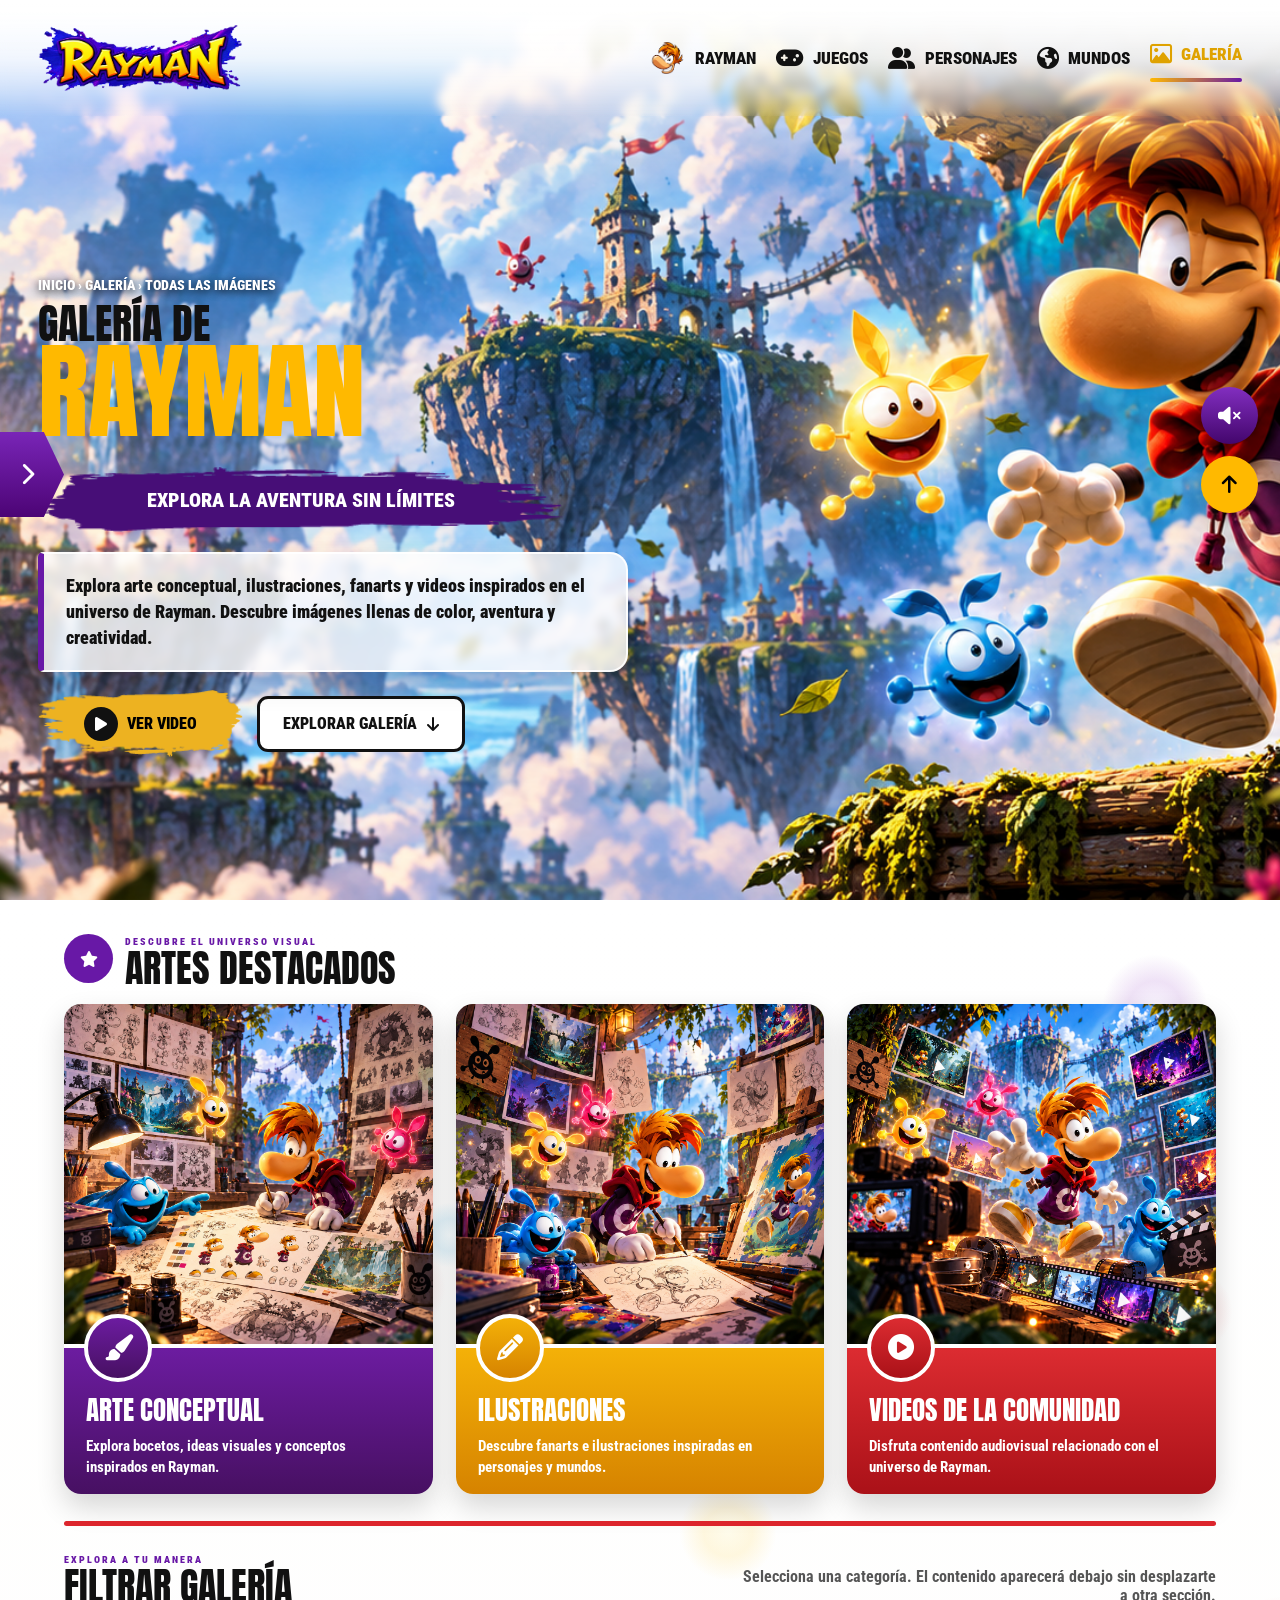
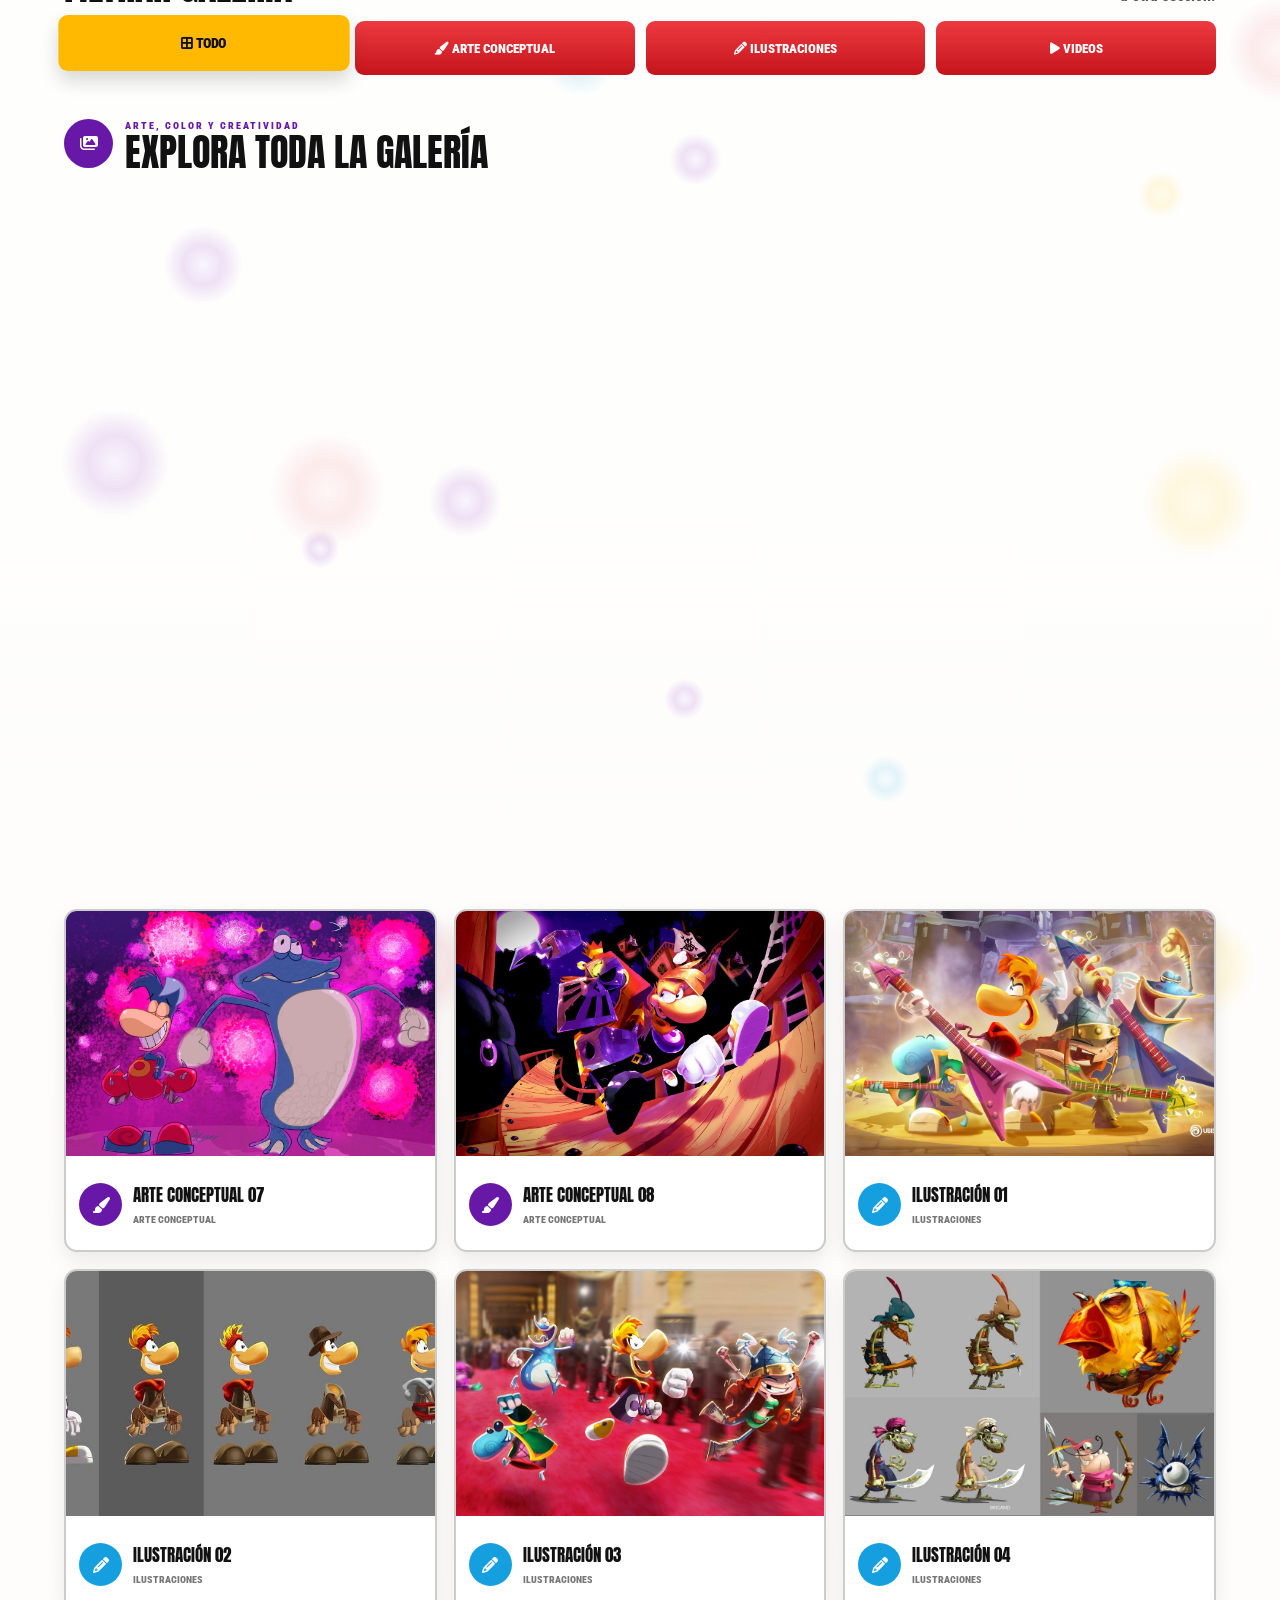
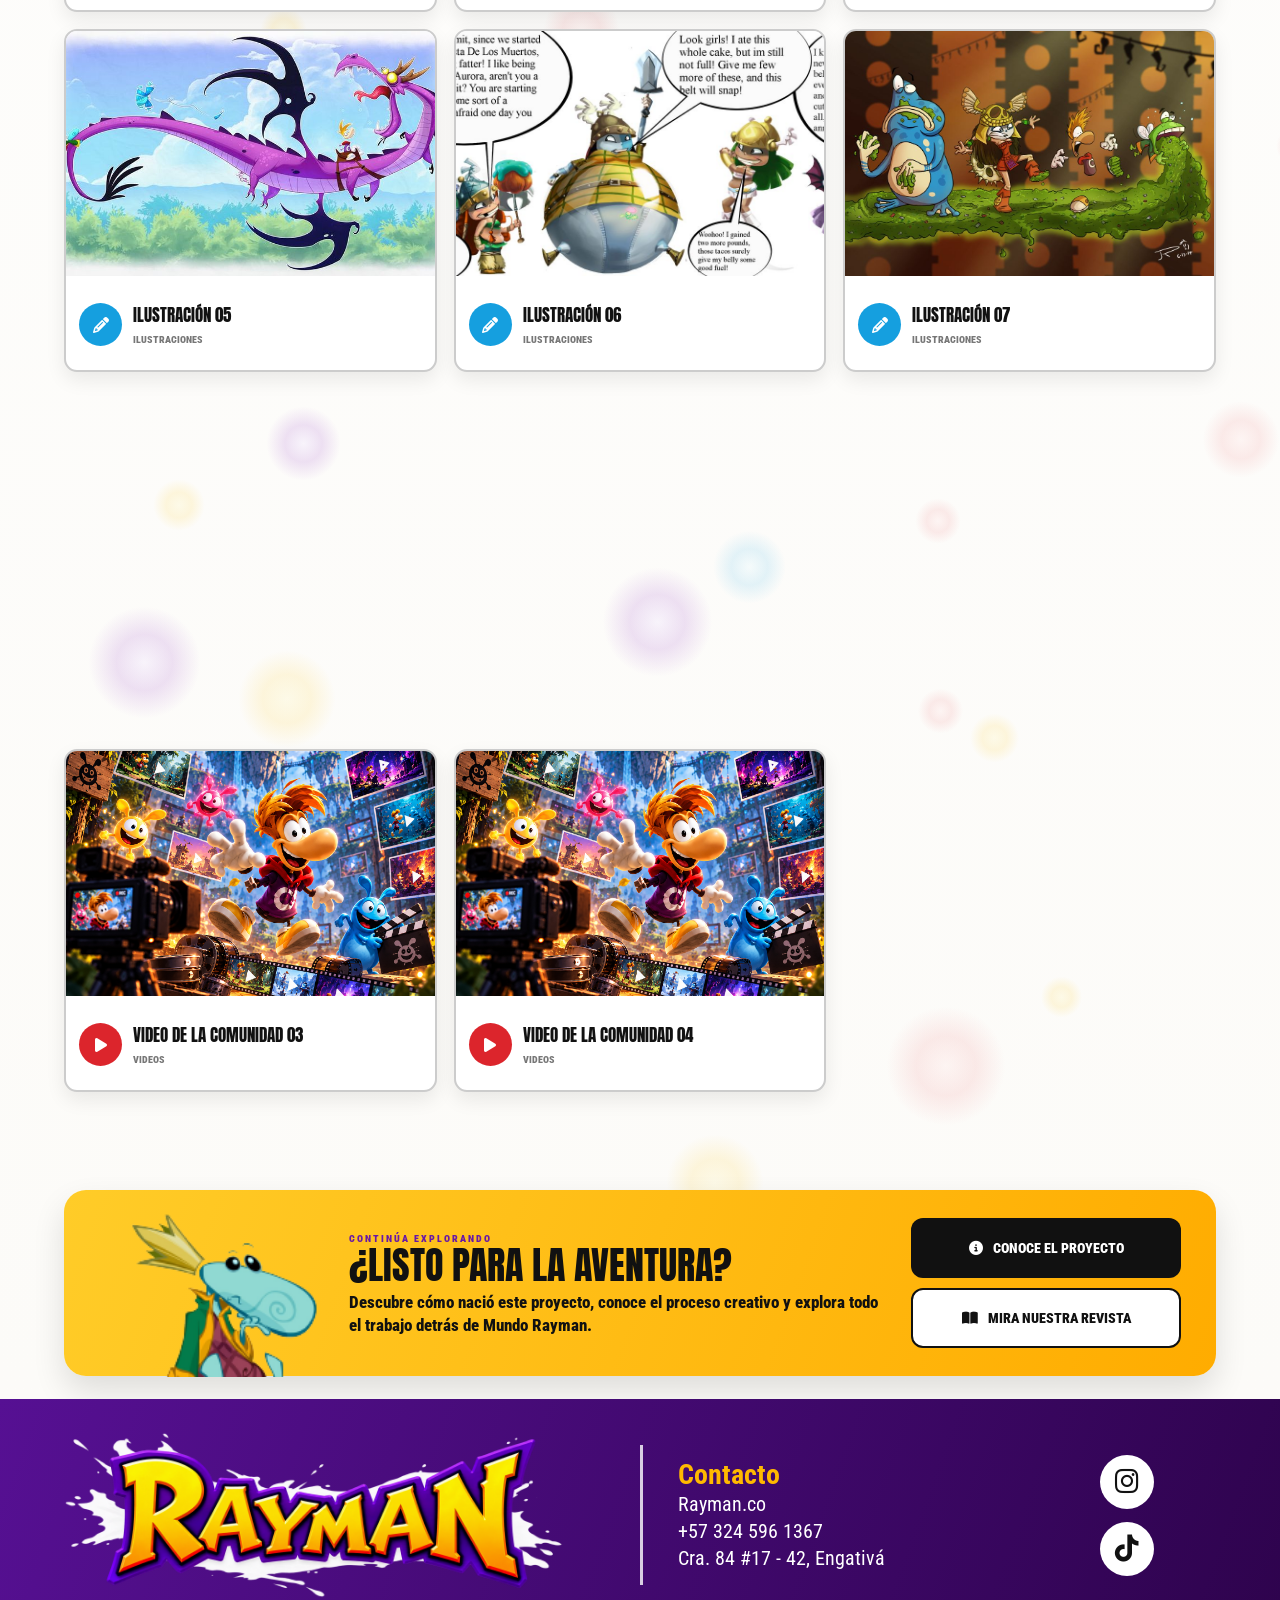
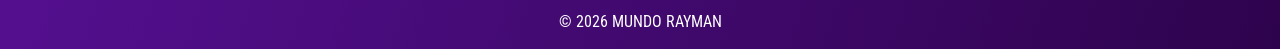
==== galeria.html @ d785138d "Mi pagina web de Rayman" ====
<!DOCTYPE html>
<html lang="es">

<head>
    <meta charset="UTF-8">

    <meta
        name="viewport"
        content="width=device-width, initial-scale=1.0"
    >

    <meta
        name="description"
        content="Galería del universo de Rayman: arte conceptual, ilustraciones y videos."
    >

    <title>Galería | Mundo Rayman</title>

    <!-- FAVICON -->
    <link
        rel="icon"
        type="image/png"
        href="img/CABEZA RAYMAN MENU SUPERIOR.png"
    >

    <!-- CSS PRINCIPAL DE GALERÍA -->
    <link
        rel="stylesheet"
        href="galeria.css"
    >

    <!-- CSS DE LA VENTANA EMERGENTE SOBRE EL PROYECTO -->
    <link
        rel="stylesheet"
        href="proyecto-modal.css"
    >

    <!-- FONT AWESOME -->
    <link
        rel="stylesheet"
        href="https://cdnjs.cloudflare.com/ajax/libs/font-awesome/6.5.2/css/all.min.css"
    >

    <!-- GOOGLE FONTS -->
    <link
        rel="preconnect"
        href="https://fonts.googleapis.com"
    >

    <link
        rel="preconnect"
        href="https://fonts.gstatic.com"
        crossorigin
    >

    <link
        href="https://fonts.googleapis.com/css2?family=Anton&family=Roboto+Condensed:wght@400;500;600;700;800;900&display=swap"
        rel="stylesheet"
    >
</head>


<body>


<!-- =========================================================
     CURSOR RAYMAN
========================================================= -->

<div
    class="cursor-rayman"
    id="cursorRayman"
>
    <img
        src="img/MOUSE RAYMAN WEB.png"
        alt=""
    >
</div>


<!-- =========================================================
     MUSICA YOUTUBE OCULTA
========================================================= -->

<div
    id="musicaYoutube"
    class="youtube-musica"
></div>


<!-- =========================================================
     HEADER
========================================================= -->

<header
    class="header"
    id="header"
>

    <div class="header-bg"></div>


    <div class="header-content">


        <a
            href="index.html"
            class="main-logo"
        >
            <img
                src="img/RAYMAN LOGO MENU.png"
                alt="Rayman"
            >
        </a>


        <nav class="desktop-menu">


            <a
                href="rayman.html"
                class="menu-link"
            >
                <img
                    src="img/CABEZA RAYMAN MENU SUPERIOR.png"
                    class="rayman-head"
                    alt=""
                >
                <span>RAYMAN</span>
            </a>


            <a
                href="juegos.html"
                class="menu-link"
            >
                <i class="fa-solid fa-gamepad"></i>
                <span>JUEGOS</span>
            </a>


            <a
                href="personajes.html"
                class="menu-link"
            >
                <i class="fa-solid fa-user-group"></i>
                <span>PERSONAJES</span>
            </a>


            <a
                href="mundos.html"
                class="menu-link"
            >
                <i class="fa-solid fa-earth-americas"></i>
                <span>MUNDOS</span>
            </a>


            <a
                href="galeria.html"
                class="menu-link activo"
            >
                <i class="fa-regular fa-image"></i>
                <span>GALERÍA</span>
            </a>


        </nav>


        <button
            class="hamburger"
            id="hamburger"
            aria-label="Abrir menú"
        >
            <span></span>
            <span></span>
            <span></span>
        </button>


    </div>

</header>


<!-- =========================================================
     OVERLAY MOBILE
========================================================= -->

<div
    class="mobile-overlay"
    id="mobileOverlay"
></div>


<!-- =========================================================
     MENU MOBILE
========================================================= -->

<aside
    class="mobile-menu"
    id="mobileMenu"
>


    <div class="mobile-menu-top">


        <a href="index.html">

            <img
                src="img/RAYMAN LOGO MENU.png"
                alt="Rayman"
            >

        </a>


        <button
            id="closeMobile"
            aria-label="Cerrar menú"
        >
            <i class="fa-solid fa-xmark"></i>
        </button>


    </div>


    <nav class="mobile-main-nav">


        <a
            href="rayman.html"
            class="mobile-item"
        >
            <img
                src="img/CABEZA RAYMAN MENU SUPERIOR.png"
                alt=""
            >
            <span>RAYMAN</span>
        </a>


        <a
            href="juegos.html"
            class="mobile-item"
        >
            <i class="fa-solid fa-gamepad"></i>
            <span>JUEGOS</span>
        </a>


        <a
            href="personajes.html"
            class="mobile-item"
        >
            <i class="fa-solid fa-user-group"></i>
            <span>PERSONAJES</span>
        </a>


        <a
            href="mundos.html"
            class="mobile-item"
        >
            <i class="fa-solid fa-earth-americas"></i>
            <span>MUNDOS</span>
        </a>


        <a
            href="galeria.html"
            class="mobile-item activo"
        >
            <i class="fa-solid fa-images"></i>
            <span>GALERÍA</span>
        </a>


        <a
            href="proyecto.html"
            class="mobile-item"
        >
            <i class="fa-solid fa-circle-info"></i>
            <span>SOBRE EL PROYECTO</span>
        </a>


    </nav>


    <div class="mobile-gallery-divider"></div>


    <div class="mobile-gallery-head">

        <img
            src="img/GALERIA/RAYMAN PERSONAJES MORADO.png"
            alt="Rayman"
        >

        <h2>
            GALERÍA
        </h2>

    </div>


    <nav class="mobile-gallery-nav">


        <button
            class="mobile-gallery-link active"
            data-mobile-filter="all"
        >

            <img
                src="img/GALERIA/TODAS LAS IMAGENES MENU.png"
                alt=""
            >

            <span>
                TODAS LAS IMÁGENES
            </span>

        </button>


        <button
            class="mobile-gallery-link"
            data-mobile-filter="arte"
        >

            <img
                src="img/GALERIA/MENU ARTE CONCEPTUAL.png"
                alt=""
            >

            <span>
                ARTE CONCEPTUAL
            </span>

        </button>


        <button
            class="mobile-gallery-link"
            data-mobile-filter="ilustraciones"
        >

            <img
                src="img/GALERIA/MENU ILUSTRACIONES.png"
                alt=""
            >

            <span>
                ILUSTRACIONES
            </span>

        </button>


        <button
            class="mobile-gallery-link"
            data-mobile-filter="videos"
        >

            <img
                src="img/GALERIA/VIDEO MENU.png"
                alt=""
            >

            <span>
                VIDEOS
            </span>

        </button>


    </nav>


    <a
        href="https://heyzine.com/flip-book/12452f922a.html"
        target="_blank"
        rel="noopener noreferrer"
        class="mobile-magazine-button"
    >

        <i class="fa-solid fa-book-open"></i>

        <span>
            MIRA NUESTRA REVISTA
        </span>

    </a>


</aside>


<!-- =========================================================
     MENU MORADO LATERAL
========================================================= -->

<div
    class="gallery-panel-overlay"
    id="galleryPanelOverlay"
></div>


<aside
    class="gallery-panel"
    id="galleryPanel"
>


    <img
        class="gallery-panel-background"
        src="img/GALERIA/MENU LATERAL GALERIA.png"
        alt=""
    >


    <div class="gallery-panel-content">


        <a
            href="index.html"
            class="panel-main-logo"
        >
            <img
                src="img/RAYMAN LOGO MENU.png"
                alt="Rayman"
            >
        </a>


        <div class="panel-rayman">

            <img
                src="img/GALERIA/RAYMAN PERSONAJES MORADO.png"
                alt="Rayman"
            >

        </div>


        <h2 class="gallery-panel-title">
            GALERÍA
        </h2>


        <nav class="gallery-panel-nav">


            <button
                class="gallery-panel-link active"
                data-panel-filter="all"
            >

                <img
                    src="img/GALERIA/TODAS LAS IMAGENES MENU.png"
                    alt=""
                >

                <span>
                    TODAS LAS IMÁGENES
                </span>

            </button>


            <button
                class="gallery-panel-link"
                data-panel-filter="arte"
            >

                <img
                    src="img/GALERIA/MENU ARTE CONCEPTUAL.png"
                    alt=""
                >

                <span>
                    ARTE CONCEPTUAL
                </span>

            </button>


            <button
                class="gallery-panel-link"
                data-panel-filter="ilustraciones"
            >

                <img
                    src="img/GALERIA/MENU ILUSTRACIONES.png"
                    alt=""
                >

                <span>
                    ILUSTRACIONES
                </span>

            </button>


            <button
                class="gallery-panel-link"
                data-panel-filter="videos"
            >

                <img
                    src="img/GALERIA/VIDEO MENU.png"
                    alt=""
                >

                <span>
                    VIDEOS
                </span>

            </button>


        </nav>


        <a
            href="https://heyzine.com/flip-book/12452f922a.html"
            target="_blank"
            rel="noopener noreferrer"
            class="magazine-button"
        >

            <i class="fa-solid fa-book-open"></i>

            <span>
                MIRA NUESTRA REVISTA
            </span>

        </a>


    </div>


    <button
        class="gallery-panel-toggle"
        id="galleryPanelToggle"
        aria-label="Abrir menú galería"
    >

        <i class="fa-solid fa-chevron-right"></i>

    </button>


</aside>


<!-- =========================================================
     MAIN
========================================================= -->

<main>


<!-- =========================================================
     HERO
========================================================= -->

<section class="gallery-hero">


    <div class="gallery-hero-bg"></div>

    <div class="gallery-top-fade"></div>


    <div class="gallery-hero-content">


        <p class="hero-eyebrow">
            INICIO › GALERÍA › TODAS LAS IMÁGENES
        </p>


        <p class="hero-kicker">
            GALERÍA DE
        </p>


        <h1>
            RAYMAN
        </h1>


        <div class="hero-purple-brush">


            <img
                src="img/GALERIA/PINCEL MORADO BANNER.png"
                alt=""
            >


            <span>
                EXPLORA LA AVENTURA SIN LÍMITES
            </span>


        </div>


        <div class="hero-description">


            <p>

                Explora arte conceptual, ilustraciones,
                fanarts y videos inspirados en el universo
                de Rayman. Descubre imágenes llenas de
                color, aventura y creatividad.

            </p>


        </div>


        <div class="hero-actions">


            <button
                class="hero-video"
                id="heroVideoButton"
            >

                <img
                    src="img/GALERIA/PINCEL AMARILLO TRAILER.png"
                    alt=""
                >

                <span>

                    <i class="fa-solid fa-play"></i>

                    VER VIDEO

                </span>

            </button>


            <a
                href="#galeriaContenido"
                class="hero-explore"
            >

                EXPLORAR GALERÍA

                <i class="fa-solid fa-arrow-down"></i>

            </a>


        </div>


    </div>


</section>


<!-- =========================================================
     ZONA BLANCA
========================================================= -->

<div class="gallery-content-zone">


    <div
        class="background-bubbles"
        id="backgroundBubbles"
    ></div>


    <div
        class="rising-particles"
        id="risingParticles"
    ></div>


<!-- =========================================================
     DESTACADOS
========================================================= -->

<section class="featured-gallery-section">


    <div class="gallery-container">


        <header class="section-title reveal">


            <i class="fa-solid fa-star"></i>


            <div>

                <small>
                    DESCUBRE EL UNIVERSO VISUAL
                </small>

                <h2>
                    ARTES DESTACADOS
                </h2>

            </div>


        </header>


        <div class="featured-gallery-grid">


            <article
                class="featured-gallery-card conceptual reveal-card"
            >


                <button
                    class="featured-image gallery-open-image"
                    data-image-index="0"
                >

                    <img
                        src="img/GALERIA/MENU ARTE CONCEPTUAL.png"
                        alt="Arte conceptual"
                    >

                    <span class="image-hover">

                        <i class="fa-solid fa-expand"></i>

                    </span>

                </button>


                <div class="featured-info">


                    <div class="featured-icon">

                        <i class="fa-solid fa-paintbrush"></i>

                    </div>


                    <h3>
                        ARTE CONCEPTUAL
                    </h3>


                    <p>

                        Explora bocetos, ideas visuales
                        y conceptos inspirados en Rayman.

                    </p>


                </div>


            </article>


            <article
                class="featured-gallery-card illustrations reveal-card"
            >


                <button
                    class="featured-image gallery-open-image"
                    data-image-index="8"
                >

                    <img
                        src="img/GALERIA/MENU ILUSTRACIONES.png"
                        alt="Ilustraciones"
                    >

                    <span class="image-hover">

                        <i class="fa-solid fa-expand"></i>

                    </span>

                </button>


                <div class="featured-info">


                    <div class="featured-icon">

                        <i class="fa-solid fa-pencil"></i>

                    </div>


                    <h3>
                        ILUSTRACIONES
                    </h3>


                    <p>

                        Descubre fanarts e ilustraciones
                        inspiradas en personajes y mundos.

                    </p>


                </div>


            </article>


            <article
                class="featured-gallery-card video reveal-card"
            >


                <button
                    class="featured-image"
                    id="featuredVideoButton"
                >

                    <img
                        src="img/GALERIA/VIDEOS DE LA COMUNIDAD.png"
                        alt="Videos de la comunidad"
                    >

                    <span class="image-hover">

                        <i class="fa-solid fa-play"></i>

                    </span>

                </button>


                <div class="featured-info">


                    <div class="featured-icon">

                        <i class="fa-solid fa-circle-play"></i>

                    </div>


                    <h3>
                        VIDEOS DE LA COMUNIDAD
                    </h3>


                    <p>

                        Disfruta contenido audiovisual
                        relacionado con el universo de Rayman.

                    </p>


                </div>


            </article>


        </div>


    </div>


</section>


<!-- =========================================================
     LINEA ROJA
========================================================= -->

<div class="red-section-divider"></div>


<!-- =========================================================
     FILTROS
========================================================= -->

<section
    class="gallery-filter-section"
    id="galeriaContenido"
>


    <div class="gallery-container">


        <div class="filter-header reveal">


            <div>

                <small>
                    EXPLORA A TU MANERA
                </small>

                <h2>
                    FILTRAR GALERÍA
                </h2>

            </div>


            <p>

                Selecciona una categoría. El contenido
                aparecerá debajo sin desplazarte
                a otra sección.

            </p>


        </div>


        <div class="gallery-filter-menu reveal">


            <button
                class="gallery-filter-button active"
                data-filter="all"
            >

                <i class="fa-solid fa-border-all"></i>

                TODO

            </button>


            <button
                class="gallery-filter-button"
                data-filter="arte"
            >

                <i class="fa-solid fa-paintbrush"></i>

                ARTE CONCEPTUAL

            </button>


            <button
                class="gallery-filter-button"
                data-filter="ilustraciones"
            >

                <i class="fa-solid fa-pencil"></i>

                ILUSTRACIONES

            </button>


            <button
                class="gallery-filter-button"
                data-filter="videos"
            >

                <i class="fa-solid fa-play"></i>

                VIDEOS

            </button>


        </div>


    </div>


</section>


<!-- =========================================================
     GALERIA COMPLETA
========================================================= -->

<section class="gallery-grid-section">


    <div class="gallery-container">


        <header class="section-title reveal">


            <i class="fa-solid fa-images"></i>


            <div>

                <small>
                    ARTE, COLOR Y CREATIVIDAD
                </small>

                <h2>
                    EXPLORA TODA LA GALERÍA
                </h2>

            </div>


        </header>


        <div
            class="gallery-grid"
            id="galleryGrid"
        >


<!-- ======================================================
     ARTE 1
====================================================== -->

<article
    class="gallery-card reveal-card"
    data-category="arte"
>

    <button
        class="gallery-card-image gallery-open-image"
        data-image-index="0"
    >

        <img
            src="img/GALERIA/ARTE 1.jpg"
            alt="Arte conceptual 1"
        >

        <span class="gallery-card-overlay">

            <i class="fa-solid fa-expand"></i>

            <strong>
                VER IMAGEN
            </strong>

        </span>

    </button>


    <div class="gallery-card-info">

        <span class="category-icon purple">
            <i class="fa-solid fa-paintbrush"></i>
        </span>

        <div>

            <h3>
                ARTE CONCEPTUAL 01
            </h3>

            <span>
                ARTE CONCEPTUAL
            </span>

        </div>

    </div>

</article>


<!-- ARTE 2 -->

<article
    class="gallery-card reveal-card"
    data-category="arte"
>

    <button
        class="gallery-card-image gallery-open-image"
        data-image-index="1"
    >

        <img
            src="img/GALERIA/ARTE 2.jpg"
            alt="Arte conceptual 2"
        >

        <span class="gallery-card-overlay">
            <i class="fa-solid fa-expand"></i>
            <strong>VER IMAGEN</strong>
        </span>

    </button>

    <div class="gallery-card-info">

        <span class="category-icon purple">
            <i class="fa-solid fa-paintbrush"></i>
        </span>

        <div>
            <h3>ARTE CONCEPTUAL 02</h3>
            <span>ARTE CONCEPTUAL</span>
        </div>

    </div>

</article>


<!-- ARTE 3 -->

<article
    class="gallery-card reveal-card"
    data-category="arte"
>

    <button
        class="gallery-card-image gallery-open-image"
        data-image-index="2"
    >

        <img
            src="img/GALERIA/ARTE 3.jpg"
            alt="Arte conceptual 3"
        >

        <span class="gallery-card-overlay">
            <i class="fa-solid fa-expand"></i>
            <strong>VER IMAGEN</strong>
        </span>

    </button>

    <div class="gallery-card-info">

        <span class="category-icon purple">
            <i class="fa-solid fa-paintbrush"></i>
        </span>

        <div>
            <h3>ARTE CONCEPTUAL 03</h3>
            <span>ARTE CONCEPTUAL</span>
        </div>

    </div>

</article>


<!-- ARTE 4 -->

<article
    class="gallery-card reveal-card"
    data-category="arte"
>

    <button
        class="gallery-card-image gallery-open-image"
        data-image-index="3"
    >

        <img
            src="img/GALERIA/ARTE 4.jpg"
            alt="Arte conceptual 4"
        >

        <span class="gallery-card-overlay">
            <i class="fa-solid fa-expand"></i>
            <strong>VER IMAGEN</strong>
        </span>

    </button>

    <div class="gallery-card-info">

        <span class="category-icon purple">
            <i class="fa-solid fa-paintbrush"></i>
        </span>

        <div>
            <h3>ARTE CONCEPTUAL 04</h3>
            <span>ARTE CONCEPTUAL</span>
        </div>

    </div>

</article>


<!-- ARTE 5 -->

<article
    class="gallery-card reveal-card"
    data-category="arte"
>

    <button
        class="gallery-card-image gallery-open-image"
        data-image-index="4"
    >

        <img
            src="img/GALERIA/ARTE 5.jpg"
            alt="Arte conceptual 5"
        >

        <span class="gallery-card-overlay">
            <i class="fa-solid fa-expand"></i>
            <strong>VER IMAGEN</strong>
        </span>

    </button>

    <div class="gallery-card-info">

        <span class="category-icon purple">
            <i class="fa-solid fa-paintbrush"></i>
        </span>

        <div>
            <h3>ARTE CONCEPTUAL 05</h3>
            <span>ARTE CONCEPTUAL</span>
        </div>

    </div>

</article>


<!-- ARTE 6 -->

<article
    class="gallery-card reveal-card"
    data-category="arte"
>

    <button
        class="gallery-card-image gallery-open-image"
        data-image-index="5"
    >

        <img
            src="img/GALERIA/ARTE 6.jpg"
            alt="Arte conceptual 6"
        >

        <span class="gallery-card-overlay">
            <i class="fa-solid fa-expand"></i>
            <strong>VER IMAGEN</strong>
        </span>

    </button>

    <div class="gallery-card-info">

        <span class="category-icon purple">
            <i class="fa-solid fa-paintbrush"></i>
        </span>

        <div>
            <h3>ARTE CONCEPTUAL 06</h3>
            <span>ARTE CONCEPTUAL</span>
        </div>

    </div>

</article>


<!-- ARTE 7 -->

<article
    class="gallery-card reveal-card"
    data-category="arte"
>

    <button
        class="gallery-card-image gallery-open-image"
        data-image-index="6"
    >

        <img
            src="img/GALERIA/ARTE 7.jpg"
            alt="Arte conceptual 7"
        >

        <span class="gallery-card-overlay">
            <i class="fa-solid fa-expand"></i>
            <strong>VER IMAGEN</strong>
        </span>

    </button>

    <div class="gallery-card-info">

        <span class="category-icon purple">
            <i class="fa-solid fa-paintbrush"></i>
        </span>

        <div>
            <h3>ARTE CONCEPTUAL 07</h3>
            <span>ARTE CONCEPTUAL</span>
        </div>

    </div>

</article>


<!-- ARTE 8 -->

<article
    class="gallery-card reveal-card"
    data-category="arte"
>

    <button
        class="gallery-card-image gallery-open-image"
        data-image-index="7"
    >

        <img
            src="img/GALERIA/ARTE 8.jpg"
            alt="Arte conceptual 8"
        >

        <span class="gallery-card-overlay">
            <i class="fa-solid fa-expand"></i>
            <strong>VER IMAGEN</strong>
        </span>

    </button>

    <div class="gallery-card-info">

        <span class="category-icon purple">
            <i class="fa-solid fa-paintbrush"></i>
        </span>

        <div>
            <h3>ARTE CONCEPTUAL 08</h3>
            <span>ARTE CONCEPTUAL</span>
        </div>

    </div>

</article>


<!-- ======================================================
     FANART / ILUSTRACIONES
====================================================== -->

<article
    class="gallery-card reveal-card"
    data-category="ilustraciones"
>

    <button
        class="gallery-card-image gallery-open-image"
        data-image-index="8"
    >

        <img
            src="img/GALERIA/FANART 1.jpg"
            alt="Ilustración 1"
        >

        <span class="gallery-card-overlay">
            <i class="fa-solid fa-expand"></i>
            <strong>VER IMAGEN</strong>
        </span>

    </button>

    <div class="gallery-card-info">

        <span class="category-icon blue">
            <i class="fa-solid fa-pencil"></i>
        </span>

        <div>
            <h3>ILUSTRACIÓN 01</h3>
            <span>ILUSTRACIONES</span>
        </div>

    </div>

</article>


<article
    class="gallery-card reveal-card"
    data-category="ilustraciones"
>

    <button
        class="gallery-card-image gallery-open-image"
        data-image-index="9"
    >

        <img
            src="img/GALERIA/FANART 2.jpg"
            alt="Ilustración 2"
        >

        <span class="gallery-card-overlay">
            <i class="fa-solid fa-expand"></i>
            <strong>VER IMAGEN</strong>
        </span>

    </button>

    <div class="gallery-card-info">

        <span class="category-icon blue">
            <i class="fa-solid fa-pencil"></i>
        </span>

        <div>
            <h3>ILUSTRACIÓN 02</h3>
            <span>ILUSTRACIONES</span>
        </div>

    </div>

</article>


<article
    class="gallery-card reveal-card"
    data-category="ilustraciones"
>

    <button
        class="gallery-card-image gallery-open-image"
        data-image-index="10"
    >

        <img
            src="img/GALERIA/FANART 3.jpg"
            alt="Ilustración 3"
        >

        <span class="gallery-card-overlay">
            <i class="fa-solid fa-expand"></i>
            <strong>VER IMAGEN</strong>
        </span>

    </button>

    <div class="gallery-card-info">

        <span class="category-icon blue">
            <i class="fa-solid fa-pencil"></i>
        </span>

        <div>
            <h3>ILUSTRACIÓN 03</h3>
            <span>ILUSTRACIONES</span>
        </div>

    </div>

</article>


<article
    class="gallery-card reveal-card"
    data-category="ilustraciones"
>

    <button
        class="gallery-card-image gallery-open-image"
        data-image-index="11"
    >

        <img
            src="img/GALERIA/FANART 4.jpg"
            alt="Ilustración 4"
        >

        <span class="gallery-card-overlay">
            <i class="fa-solid fa-expand"></i>
            <strong>VER IMAGEN</strong>
        </span>

    </button>

    <div class="gallery-card-info">

        <span class="category-icon blue">
            <i class="fa-solid fa-pencil"></i>
        </span>

        <div>
            <h3>ILUSTRACIÓN 04</h3>
            <span>ILUSTRACIONES</span>
        </div>

    </div>

</article>


<article
    class="gallery-card reveal-card"
    data-category="ilustraciones"
>

    <button
        class="gallery-card-image gallery-open-image"
        data-image-index="12"
    >

        <img
            src="img/GALERIA/FANART 5.jpg"
            alt="Ilustración 5"
        >

        <span class="gallery-card-overlay">
            <i class="fa-solid fa-expand"></i>
            <strong>VER IMAGEN</strong>
        </span>

    </button>

    <div class="gallery-card-info">

        <span class="category-icon blue">
            <i class="fa-solid fa-pencil"></i>
        </span>

        <div>
            <h3>ILUSTRACIÓN 05</h3>
            <span>ILUSTRACIONES</span>
        </div>

    </div>

</article>


<article
    class="gallery-card reveal-card"
    data-category="ilustraciones"
>

    <button
        class="gallery-card-image gallery-open-image"
        data-image-index="13"
    >

        <img
            src="img/GALERIA/FANART 6.jpg"
            alt="Ilustración 6"
        >

        <span class="gallery-card-overlay">
            <i class="fa-solid fa-expand"></i>
            <strong>VER IMAGEN</strong>
        </span>

    </button>

    <div class="gallery-card-info">

        <span class="category-icon blue">
            <i class="fa-solid fa-pencil"></i>
        </span>

        <div>
            <h3>ILUSTRACIÓN 06</h3>
            <span>ILUSTRACIONES</span>
        </div>

    </div>

</article>


<article
    class="gallery-card reveal-card"
    data-category="ilustraciones"
>

    <button
        class="gallery-card-image gallery-open-image"
        data-image-index="14"
    >

        <img
            src="img/GALERIA/FANART 7.jpg"
            alt="Ilustración 7"
        >

        <span class="gallery-card-overlay">
            <i class="fa-solid fa-expand"></i>
            <strong>VER IMAGEN</strong>
        </span>

    </button>

    <div class="gallery-card-info">

        <span class="category-icon blue">
            <i class="fa-solid fa-pencil"></i>
        </span>

        <div>
            <h3>ILUSTRACIÓN 07</h3>
            <span>ILUSTRACIONES</span>
        </div>

    </div>

</article>


<article
    class="gallery-card reveal-card"
    data-category="ilustraciones"
>

    <button
        class="gallery-card-image gallery-open-image"
        data-image-index="15"
    >

        <img
            src="img/GALERIA/FANART 8.jpg"
            alt="Ilustración 8"
        >

        <span class="gallery-card-overlay">
            <i class="fa-solid fa-expand"></i>
            <strong>VER IMAGEN</strong>
        </span>

    </button>

    <div class="gallery-card-info">

        <span class="category-icon blue">
            <i class="fa-solid fa-pencil"></i>
        </span>

        <div>
            <h3>ILUSTRACIÓN 08</h3>
            <span>ILUSTRACIONES</span>
        </div>

    </div>

</article>


<!-- ======================================================
     VIDEOS
     MISMA PORTADA PARA TODOS
====================================================== -->

<article
    class="gallery-card video-card reveal-card"
    data-category="videos"
>

    <button
        class="gallery-card-image open-video"
        data-video="PevoXzPJSJ4"
        data-title="Rayman Origins"
    >

        <img
            src="img/GALERIA/VIDEOS DE LA COMUNIDAD.png"
            alt="Videos de la comunidad"
        >

        <span class="gallery-card-overlay video-overlay">
            <i class="fa-solid fa-play"></i>
            <strong>REPRODUCIR</strong>
        </span>

    </button>

    <div class="gallery-card-info">

        <span class="category-icon red">
            <i class="fa-solid fa-play"></i>
        </span>

        <div>
            <h3>VIDEO DE LA COMUNIDAD 01</h3>
            <span>VIDEOS</span>
        </div>

    </div>

</article>


<article
    class="gallery-card video-card reveal-card"
    data-category="videos"
>

    <button
        class="gallery-card-image open-video"
        data-video="2_7BQ9hLGkk"
        data-title="Rayman Legends"
    >

        <img
            src="img/GALERIA/VIDEOS DE LA COMUNIDAD.png"
            alt="Videos de la comunidad"
        >

        <span class="gallery-card-overlay video-overlay">
            <i class="fa-solid fa-play"></i>
            <strong>REPRODUCIR</strong>
        </span>

    </button>

    <div class="gallery-card-info">

        <span class="category-icon red">
            <i class="fa-solid fa-play"></i>
        </span>

        <div>
            <h3>VIDEO DE LA COMUNIDAD 02</h3>
            <span>VIDEOS</span>
        </div>

    </div>

</article>


<article
    class="gallery-card video-card reveal-card"
    data-category="videos"
>

    <button
        class="gallery-card-image open-video"
        data-video="6KujjiLYaW8"
        data-title="Rayman 2"
    >

        <img
            src="img/GALERIA/VIDEOS DE LA COMUNIDAD.png"
            alt="Videos de la comunidad"
        >

        <span class="gallery-card-overlay video-overlay">
            <i class="fa-solid fa-play"></i>
            <strong>REPRODUCIR</strong>
        </span>

    </button>

    <div class="gallery-card-info">

        <span class="category-icon red">
            <i class="fa-solid fa-play"></i>
        </span>

        <div>
            <h3>VIDEO DE LA COMUNIDAD 03</h3>
            <span>VIDEOS</span>
        </div>

    </div>

</article>


<article
    class="gallery-card video-card reveal-card"
    data-category="videos"
>

    <button
        class="gallery-card-image open-video"
        data-video="o0KzXDnleOg"
        data-title="Rayman 3"
    >

        <img
            src="img/GALERIA/VIDEOS DE LA COMUNIDAD.png"
            alt="Videos de la comunidad"
        >

        <span class="gallery-card-overlay video-overlay">
            <i class="fa-solid fa-play"></i>
            <strong>REPRODUCIR</strong>
        </span>

    </button>

    <div class="gallery-card-info">

        <span class="category-icon red">
            <i class="fa-solid fa-play"></i>
        </span>

        <div>
            <h3>VIDEO DE LA COMUNIDAD 04</h3>
            <span>VIDEOS</span>
        </div>

    </div>

</article>


        </div>


        <div
            class="empty-gallery"
            id="emptyGallery"
        >

            <i class="fa-regular fa-image"></i>

            <h3>
                NO HAY CONTENIDO EN ESTA CATEGORÍA
            </h3>

        </div>


    </div>


</section>


<!-- =========================================================
     CTA
========================================================= -->

<section class="gallery-cta">


    <div class="cta-character">

        <img
            src="img/GALERIA/HADA GALERIA.png"
            alt="Personaje"
        >

    </div>


    <div class="cta-copy">


        <small>
            CONTINÚA EXPLORANDO
        </small>


        <h2>
            ¿LISTO PARA LA AVENTURA?
        </h2>


        <p>

            Descubre cómo nació este proyecto,
            conoce el proceso creativo y explora
            todo el trabajo detrás de Mundo Rayman.

        </p>


    </div>


    <div class="cta-buttons">


        <a
            href="proyecto.html"
            class="cta-button"
        >

            <i class="fa-solid fa-circle-info"></i>

            <span>
                CONOCE EL PROYECTO
            </span>

        </a>


        <a
            href="https://heyzine.com/flip-book/12452f922a.html"
            target="_blank"
            rel="noopener noreferrer"
            class="cta-button magazine-cta-button"
        >

            <i class="fa-solid fa-book-open"></i>

            <span>
                MIRA NUESTRA REVISTA
            </span>

        </a>


    </div>


</section>


</div>


</main>


<!-- =========================================================
     FOOTER
========================================================= -->

<div class="footer-zone">


    <div
        class="footer-particles"
        id="footerParticles"
    ></div>


    <footer class="footer">


        <div class="footer-content">


            <div class="footer-logo">

                <img
                    src="img/RAYMAN FOOTER.png"
                    alt="Rayman"
                >

            </div>


            <div class="footer-divider"></div>


            <div class="footer-contact">

                <h3>
                    Contacto
                </h3>

                <p>
                    Rayman.co
                </p>

                <p>
                    +57 324 596 1367
                </p>

                <p>
                    Cra. 84 #17 - 42, Engativá
                </p>

            </div>


            <div class="footer-social">


                <a
                    href="https://www.instagram.com/rayman_game/?hl=es-la"
                    target="_blank"
                    rel="noopener noreferrer"
                >
                    <i class="fa-brands fa-instagram"></i>
                </a>


                <a
                    href="https://www.tiktok.com/@raymanadventuresfan"
                    target="_blank"
                    rel="noopener noreferrer"
                >
                    <i class="fa-brands fa-tiktok"></i>
                </a>


            </div>


        </div>


        <p class="copyright">
            © 2026 MUNDO RAYMAN
        </p>


    </footer>


</div>


<!-- =========================================================
     CONTROLES FLOTANTES
========================================================= -->

<div class="floating-controls">


    <button
        class="floating-button music-button"
        id="musicButton"
        aria-label="Activar o detener música"
    >

        <i
            class="fa-solid fa-volume-xmark"
            id="musicIcon"
        ></i>

    </button>


    <button
        class="floating-button top-button"
        id="topButton"
        aria-label="Volver arriba"
    >

        <i class="fa-solid fa-arrow-up"></i>

    </button>


</div>


<!-- =========================================================
     LIGHTBOX
========================================================= -->

<div
    class="gallery-lightbox"
    id="galleryLightbox"
>


    <div
        class="lightbox-overlay"
        id="lightboxOverlay"
    ></div>


    <div class="lightbox-window">


        <button
            class="lightbox-close"
            id="lightboxClose"
        >
            <i class="fa-solid fa-xmark"></i>
        </button>


        <button
            class="lightbox-arrow lightbox-prev"
            id="lightboxPrev"
        >
            <i class="fa-solid fa-chevron-left"></i>
        </button>


        <button
            class="lightbox-arrow lightbox-next"
            id="lightboxNext"
        >
            <i class="fa-solid fa-chevron-right"></i>
        </button>


        <div class="lightbox-layout">


            <div class="lightbox-image-area">


                <img
                    id="lightboxImage"
                    src=""
                    alt=""
                >


            </div>


            <aside class="lightbox-info">


                <small id="lightboxCategory">
                    GALERÍA
                </small>


                <h2 id="lightboxTitle">
                    IMAGEN
                </h2>


                <p id="lightboxDescription"></p>


                <div class="lightbox-line"></div>


                <div class="lightbox-counter">

                    <i class="fa-solid fa-images"></i>

                    <strong id="lightboxCounter">
                        1 / 16
                    </strong>

                </div>


                <p class="lightbox-help">

                    <i class="fa-solid fa-circle-info"></i>

                    Utiliza las flechas para recorrer
                    todas las imágenes.

                </p>


            </aside>


        </div>


    </div>


</div>


<!-- =========================================================
     MODAL VIDEOS
========================================================= -->

<div
    class="video-modal"
    id="videoModal"
>


    <div
        class="video-modal-overlay"
        id="videoModalOverlay"
    ></div>


    <div class="video-modal-window">


        <div class="video-modal-header">


            <div>

                <small>
                    MUNDO RAYMAN
                </small>

                <h2 id="videoModalTitle">
                    VIDEO
                </h2>

            </div>


            <button
                id="videoModalClose"
            >
                <i class="fa-solid fa-xmark"></i>
            </button>


        </div>


        <div class="video-frame">


            <iframe
                id="videoFrame"
                src=""
                title="Video Rayman"
                allow="autoplay; encrypted-media; picture-in-picture"
                allowfullscreen
            ></iframe>


        </div>


    </div>


</div>


<script src="https://www.youtube.com/iframe_api"></script>

<script src="galeria.js"></script>

<!-- VENTANA EMERGENTE SOBRE EL PROYECTO -->
<script src="proyecto-modal.js"></script>

</body>
</html>
---- galeria.css ----
/* ============================================================
   RESET
============================================================ */

* {
    margin: 0;
    padding: 0;
    box-sizing: border-box;
}


:root {
    --purple: #6818a6;
    --purple-dark: #33004d;
    --purple-medium: #561080;

    --yellow: #ffb900;
    --yellow-light: #ffd12f;

    --red: #dc252c;
    --blue: #159fdf;

    --black: #111;
    --white: #fff;
}


html {
    scroll-behavior: smooth;

    scroll-padding-top: 90px;

    scrollbar-width: thin;

    scrollbar-color:
        #6818a6
        #eee7f1;
}


body {
    overflow-x: hidden;

    color: #111;

    background: white;

    font-family:
        "Roboto Condensed",
        Arial,
        sans-serif;
}


body.menu-open,
body.modal-open {
    overflow: hidden;
}


img {
    display: block;
    max-width: 100%;
}


a {
    color: inherit;
    text-decoration: none;
}


button {
    border: 0;

    font: inherit;
}


/* ============================================================
   SCROLLBAR
============================================================ */

::-webkit-scrollbar {
    width: 12px;
}


::-webkit-scrollbar-track {
    background: #eee7f1;
}


::-webkit-scrollbar-thumb {
    border:
        3px solid
        #eee7f1;

    border-radius: 30px;

    background:
        linear-gradient(
            #9238ca,
            #480670
        );
}


/* ============================================================
   CURSOR
============================================================ */

@media (pointer: fine) {

    body,
    a,
    button {
        cursor: none;
    }

}


.cursor-rayman {
    position: fixed;

    z-index: 99999;

    width: 55px;
    height: 55px;

    opacity: 0;

    pointer-events: none;

    transform:
        translate(-8px,-8px)
        scale(.87);

    transition:
        opacity .2s,
        transform .18s;
}


.cursor-rayman.visible {
    opacity: 1;
}


.cursor-rayman.hover {
    transform:
        translate(-8px,-8px)
        rotate(-10deg)
        scale(1.2);
}


.cursor-rayman img {
    width: 100%;
    height: 100%;

    object-fit: contain;
}


/* ============================================================
   MUSICA OCULTA
============================================================ */

.youtube-musica {
    position: fixed;

    left: -9999px;
    top: -9999px;

    width: 1px;
    height: 1px;
}


/* ============================================================
   HEADER
============================================================ */

.header {
    position: fixed;

    z-index: 7000;

    top: 0;
    left: 0;

    width: 100%;
    height: 116px;

    transition:
        height .35s,
        transform .48s
        cubic-bezier(.2,.9,.2,1);
}


.header.hidden {
    transform:
        translateY(-120%);
}


.header.scrolled {
    height: 82px;
}


.header-bg {
    position: absolute;

    inset: 0;

    background:
        linear-gradient(
            180deg,
            rgba(255,255,255,.99),
            rgba(255,255,255,.73),
            transparent
        );

    backdrop-filter: blur(5px);
}


.header.scrolled .header-bg {
    background:
        rgba(255,255,255,.95);

    backdrop-filter:
        blur(14px);

    box-shadow:
        0 8px 25px
        rgba(0,0,0,.1);
}


.header-content {
    position: relative;

    z-index: 2;

    width: 94%;
    max-width: 1700px;
    height: 100%;

    margin: auto;

    display: flex;
    align-items: center;
    justify-content: space-between;
}


/* ============================================================
   LOGO
============================================================ */

.main-logo {
    width: 235px;

    transition: .4s;
}


.main-logo:hover {
    transform:
        translateY(-5px)
        rotate(-3deg)
        scale(1.04);
}


/* ============================================================
   MENU DESKTOP
============================================================ */

.desktop-menu {
    display: flex;
    align-items: center;

    gap:
        clamp(
            23px,
            2.6vw,
            50px
        );
}


.menu-link {
    position: relative;

    min-height: 56px;

    display: flex;
    align-items: center;

    gap: 9px;

    font-size: 17px;
    font-weight: 900;

    transition: .35s;
}


.menu-link::after {
    content: "";

    position: absolute;

    left: 50%;
    bottom: 0;

    width: 0;
    height: 4px;

    transform:
        translateX(-50%);

    border-radius: 40px;

    background:
        linear-gradient(
            90deg,
            var(--yellow),
            var(--purple)
        );

    transition: .35s;
}


.menu-link:hover,
.menu-link.activo {
    color: #dfa200;

    transform:
        translateY(-4px);
}


.menu-link:hover::after,
.menu-link.activo::after {
    width: 100%;
}


.menu-link i {
    font-size: 22px;
}


.rayman-head {
    width: 37px;
    height: 37px;

    object-fit: contain;
}


/* ============================================================
   HAMBURGER
============================================================ */

.hamburger {
    display: none;

    width: 50px;
    height: 50px;

    border-radius: 14px;

    background:
        linear-gradient(
            #7825b7,
            #39045c
        );

    flex-direction: column;
    align-items: center;
    justify-content: center;

    gap: 5px;
}


.hamburger span {
    width: 26px;
    height: 3px;

    border-radius: 20px;

    background: white;
}


/* ============================================================
   MOBILE MENU
============================================================ */

.mobile-overlay {
    position: fixed;

    inset: 0;

    z-index: 8000;

    opacity: 0;
    visibility: hidden;

    background:
        rgba(0,0,0,.7);

    backdrop-filter:
        blur(7px);

    transition: .35s;
}


.mobile-overlay.active {
    opacity: 1;
    visibility: visible;
}


.mobile-menu {
    position: fixed;

    z-index: 9000;

    top: 0;
    right: 0;

    width:
        min(92%,430px);

    height: 100dvh;

    padding:
        20px 17px
        35px;

    overflow-y: auto;

    color: white;

    background:
        linear-gradient(
            150deg,
            #6819a6,
            #300248
        );

    transform:
        translateX(105%);

    transition:
        transform .5s
        cubic-bezier(.18,.9,.3,1);
}


.mobile-menu.active {
    transform:
        translateX(0);
}


.mobile-menu-top {
    display: flex;
    align-items: center;
    justify-content: space-between;

    margin-bottom: 20px;
}


.mobile-menu-top img {
    width: 180px;
}


.mobile-menu-top button {
    width: 44px;
    height: 44px;

    display: grid;
    place-items: center;

    border-radius: 12px;

    color: var(--purple);

    background: white;

    font-size: 21px;
}


.mobile-main-nav {
    display: flex;
    flex-direction: column;

    gap: 7px;
}


.mobile-item {
    min-height: 52px;

    padding:
        9px 13px;

    display: flex;
    align-items: center;

    gap: 12px;

    border-radius: 12px;

    background:
        rgba(255,255,255,.08);

    font-weight: 900;

    transition: .3s;
}


.mobile-item img {
    width: 31px;
}


.mobile-item i {
    width: 31px;

    text-align: center;
}


.mobile-item:hover,
.mobile-item.activo {
    color: #111;

    background:
        var(--yellow);
}


/* ============================================================
   MOBILE GALERIA
============================================================ */

.mobile-gallery-divider {
    height: 2px;

    margin:
        22px 0
        17px;

    background:
        linear-gradient(
            90deg,
            transparent,
            white,
            transparent
        );
}


.mobile-gallery-head {
    display: flex;
    flex-direction: column;
    align-items: center;

    gap: 5px;

    margin-bottom: 15px;
}


.mobile-gallery-head img {
    width: 145px;
    height: 145px;

    object-fit: contain;
}


.mobile-gallery-head h2 {
    color: var(--yellow);

    font-family:
        "Anton",
        sans-serif;

    font-size: 42px;
    font-weight: 400;

    line-height: 1;
}


.mobile-gallery-nav {
    width: 100%;

    display: flex;
    flex-direction: column;

    gap: 11px;
}


.mobile-gallery-link {
    position: relative;

    width: 100%;

    aspect-ratio:
        3.95 / 1;

    min-height: 76px;

    padding: 0;

    display: block;

    background: transparent;

    transition:
        transform .35s;
}


.mobile-gallery-link > img {
    position: absolute;

    inset: 0;

    width: 100%;
    height: 100%;

    object-fit: contain;

    pointer-events: none;

    transition:
        filter .35s,
        transform .35s;
}


.mobile-gallery-link > span {
    position: absolute;

    z-index: 4;

    inset: 0;

    padding:
        0 17px
        0 86px;

    display: flex;
    align-items: center;
    justify-content: center;

    color: white;

    font-size: 14px;
    font-weight: 900;

    text-align: center;

    text-shadow:
        0 2px 4px
        rgba(0,0,0,.45);

    pointer-events: none;
}


.mobile-gallery-link:hover,
.mobile-gallery-link.active {
    transform:
        scale(1.025);
}


.mobile-gallery-link:hover > img,
.mobile-gallery-link.active > img {
    filter:
        brightness(1.18)
        saturate(1.08)
        drop-shadow(
            0 0 8px
            rgba(255,191,0,.72)
        );
}


.mobile-gallery-link:hover > span,
.mobile-gallery-link.active > span {
    color: #ffd62c;
}


/* ============================================================
   REVISTA MOBILE
============================================================ */

.mobile-magazine-button {
    width: 92%;

    min-height: 57px;

    margin:
        17px auto
        10px;

    padding:
        10px 15px;

    display: flex;
    align-items: center;
    justify-content: center;

    gap: 10px;

    border:
        2px solid
        var(--yellow);

    border-radius: 13px;

    color: #111;

    background:
        linear-gradient(
            #ffd02c,
            #ffac00
        );

    font-size: 13px;
    font-weight: 900;
}


/* ============================================================
   PANEL OVERLAY
============================================================ */

.gallery-panel-overlay {
    position: fixed;

    inset: 0;

    z-index: 9390;

    opacity: 0;
    visibility: hidden;

    background:
        rgba(58,7,82,.58);

    backdrop-filter:
        blur(7px);

    transition: .4s;
}


.gallery-panel-overlay.active {
    opacity: 1;
    visibility: visible;
}


/* ============================================================
   PANEL GALERIA
============================================================ */

.gallery-panel {
    position: fixed;

    z-index: 9500;

    top: 0;
    left: 0;

    width: 405px;
    height: 100dvh;

    overflow: visible;

    background: #34004e;

    transform:
        translateX(-100%);

    transition:
        transform .55s
        cubic-bezier(.16,.85,.25,1);
}


.gallery-panel.open {
    transform:
        translateX(0);
}


.gallery-panel-background {
    position: absolute;

    inset: 0;

    width: 100%;
    height: 100%;

    object-fit: cover;

    object-position:
        center top;

    pointer-events: none;
}


.gallery-panel-content {
    position: relative;

    z-index: 3;

    width: 100%;
    height: 100%;

    padding:
        12px 25px
        25px;

    display: flex;
    flex-direction: column;
    align-items: center;

    overflow-y: auto;

    scrollbar-width: none;
}


.gallery-panel-content::-webkit-scrollbar {
    display: none;
}


/* ============================================================
   PANEL LOGO
============================================================ */

.panel-main-logo {
    width: 215px;

    flex-shrink: 0;

    transition: .35s;
}


.panel-main-logo:hover {
    transform:
        translateY(-3px)
        rotate(-2deg)
        scale(1.04);
}


/* ============================================================
   PANEL RAYMAN
============================================================ */

.panel-rayman {
    width: 165px;
    height: 165px;

    flex:
        0 0 165px;

    margin:
        -3px 0
        4px;
}


.panel-rayman img {
    width: 100%;
    height: 100%;

    object-fit: contain;

    animation:
        galleryRaymanFloat
        4s ease-in-out
        infinite;

    filter:
        drop-shadow(
            0 8px 11px
            rgba(0,0,0,.28)
        );
}


/* ============================================================
   PANEL TITLE
============================================================ */

.gallery-panel-title {
    margin:
        0 0
        14px;

    color: var(--yellow);

    font-family:
        "Anton",
        sans-serif;

    font-size: 48px;
    font-weight: 400;

    line-height: 1;
}


/* ============================================================
   PANEL BUTTONS
============================================================ */

.gallery-panel-nav {
    width: 100%;

    display: flex;
    flex-direction: column;

    gap: 11px;
}


.gallery-panel-link {
    position: relative;

    width: 100%;

    aspect-ratio:
        3.95 / 1;

    min-height: 78px;

    padding: 0;

    display: block;

    overflow: visible;

    background: transparent;

    transition:
        transform .34s,
        filter .34s;
}


/* PNG = BOTON COMPLETO */

.gallery-panel-link > img {
    position: absolute;

    z-index: 1;

    inset: 0;

    width: 100%;
    height: 100%;

    object-fit: contain;

    pointer-events: none;

    transition:
        filter .35s,
        transform .35s;
}


/* TEXTO ENCIMA */

.gallery-panel-link > span {
    position: absolute;

    z-index: 4;

    inset: 0;

    padding:
        0 20px
        0 92px;

    display: flex;
    align-items: center;
    justify-content: center;

    color: white;

    font-size: 16px;
    font-weight: 900;

    line-height: 1.05;

    text-align: center;

    text-shadow:
        0 2px 4px
        rgba(0,0,0,.5);

    pointer-events: none;

    transition:
        color .3s,
        transform .3s;
}


.gallery-panel-link:hover {
    transform:
        translateX(6px)
        scale(1.04);
}


.gallery-panel-link:hover > img {
    filter:
        brightness(1.16)
        saturate(1.08)
        drop-shadow(
            0 0 8px
            rgba(255,189,0,.7)
        );
}


.gallery-panel-link:hover > span {
    color: #ffd82c;
}


.gallery-panel-link.active {
    transform:
        scale(1.025);
}


.gallery-panel-link.active > img {
    filter:
        brightness(1.2)
        saturate(1.1)
        drop-shadow(
            0 0 9px
            rgba(255,194,0,.82)
        );
}


.gallery-panel-link.active > span {
    color: #ffd729;
}


/* ============================================================
   PANEL REVISTA
============================================================ */

.magazine-button {
    width: 92%;

    min-height: 57px;

    margin-top: 15px;

    padding:
        10px 17px;

    display: flex;
    align-items: center;
    justify-content: center;

    gap: 10px;

    flex-shrink: 0;

    border:
        2px solid
        var(--yellow);

    border-radius: 13px;

    color: #111;

    background:
        linear-gradient(
            135deg,
            #ffd12c,
            #ffad00
        );

    box-shadow:
        0 7px 18px
        rgba(0,0,0,.2);

    font-size: 14px;
    font-weight: 900;

    transition: .35s;
}


.magazine-button i {
    font-size: 19px;
}


.magazine-button:hover {
    color: white;

    background:
        linear-gradient(
            #7926b7,
            #4d0674
        );

    transform:
        translateY(-4px)
        scale(1.03);
}


/* ============================================================
   PANEL FLECHA
============================================================ */

.gallery-panel-toggle {
    position: absolute;

    z-index: 10;

    top: 48%;
    right: -64px;

    width: 65px;
    height: 85px;

    display: grid;
    place-items: center;

    color: white;

    background:
        linear-gradient(
            #7925b7,
            #4c0475
        );

    clip-path:
        polygon(
            0 0,
            69% 0,
            100% 50%,
            69% 100%,
            0 100%
        );

    font-size: 23px;

    filter:
        drop-shadow(
            6px 7px 8px
            rgba(0,0,0,.26)
        );
}


.gallery-panel-toggle i {
    margin-right: 9px;

    transition: .4s;
}


.gallery-panel.open
.gallery-panel-toggle i {
    transform:
        rotate(180deg);
}


/* ============================================================
   HERO
============================================================ */

.gallery-hero {
    position: relative;

    min-height: 900px;

    display: flex;
    align-items: center;

    overflow: hidden;

    background: #ddebF4;
}


.gallery-hero-bg {
    position: absolute;

    inset: 0;

    background:
        url("img/GALERIA/BANNER GALERIA.png")
        center 56% /
        cover
        no-repeat;

    transition:
        transform 7s ease;
}


.gallery-hero:hover
.gallery-hero-bg {
    transform:
        scale(1.025);
}


.gallery-top-fade {
    position: absolute;

    top: 0;
    left: 0;
    right: 0;

    height: 170px;

    background:
        linear-gradient(
            white,
            rgba(255,255,255,.55),
            transparent
        );
}


.gallery-hero-content {
    position: relative;

    z-index: 3;

    width: 94%;
    max-width: 1700px;

    margin: auto;

    padding-top: 135px;
}


.gallery-hero-content > * {
    width:
        min(650px,49%);
}


.hero-eyebrow {
    width: fit-content;

    margin-bottom: 10px;

    color: white;

    font-size: 14px;
    font-weight: 900;

    text-shadow:
        0 2px 8px
        rgba(0,0,0,.9);
}


.hero-kicker {
    width: fit-content;

    font-family:
        "Anton",
        sans-serif;

    font-size:
        clamp(
            42px,
            3vw,
            61px
        );

    line-height: 1;
}


.gallery-hero-content h1 {
    width: fit-content;

    color: var(--yellow);

    font-family:
        "Anton",
        sans-serif;

    font-size:
        clamp(
            105px,
            8vw,
            160px
        );

    font-weight: 400;

    line-height: .9;

    transition: .4s;
}


.gallery-hero-content h1:hover {
    transform:
        translateX(8px)
        skewX(-3deg);

    text-shadow:
        7px 7px 0
        rgba(83,14,129,.16);
}


/* ============================================================
   HERO BRUSH
============================================================ */

.hero-purple-brush {
    position: relative;

    width: 525px;
    max-width: 100%;
    height: 70px;

    margin:
        25px 0
        17px;

    display: grid;
    place-items: center;
}


.hero-purple-brush img {
    position: absolute;

    inset: 0;

    width: 100%;
    height: 100%;

    object-fit: contain;
}


.hero-purple-brush span {
    position: relative;

    z-index: 2;

    color: white;

    font-size: 20px;
    font-weight: 900;
}


/* ============================================================
   HERO DESCRIPTION
============================================================ */

.hero-description {
    width:
        min(620px,49%);

    padding:
        19px 22px;

    border:
        2px solid
        rgba(255,255,255,.87);

    border-left:
        6px solid
        var(--purple);

    border-radius:
        5px 18px 18px 5px;

    background:
        rgba(255,255,255,.82);

    backdrop-filter:
        blur(4px);

    box-shadow:
        0 12px 30px
        rgba(0,0,0,.13);
}


.hero-description p {
    font-size:
        clamp(
            18px,
            1.2vw,
            22px
        );

    font-weight: 900;

    line-height: 1.45;
}


/* ============================================================
   HERO ACTIONS
============================================================ */

.hero-actions {
    width:
        min(650px,49%);

    margin-top: 18px;

    display: flex;
    align-items: center;
    flex-wrap: wrap;

    gap: 14px;
}


.hero-video {
    position: relative;

    width: 205px;
    height: 68px;

    display: grid;
    place-items: center;

    background: transparent;

    transition: .35s;
}


.hero-video img {
    position: absolute;

    inset: 0;

    width: 100%;
    height: 100%;

    object-fit: contain;
}


.hero-video span {
    position: relative;

    z-index: 2;

    display: flex;
    align-items: center;

    gap: 9px;

    font-weight: 900;
}


.hero-video i {
    width: 34px;
    height: 34px;

    display: grid;
    place-items: center;

    border-radius: 50%;

    color: white;

    background: #111;
}


.hero-video:hover {
    transform:
        translateY(-6px)
        scale(1.04)
        rotate(-1deg);
}


.hero-explore {
    min-height: 56px;

    padding:
        8px 23px;

    display: flex;
    align-items: center;

    gap: 10px;

    border:
        3px solid
        #111;

    border-radius: 11px;

    background: white;

    font-weight: 900;

    transition: .35s;
}


.hero-explore:hover {
    color: white;

    background: #111;

    transform:
        translateY(-5px);
}


/* ============================================================
   CONTENT
============================================================ */

.gallery-content-zone {
    position: relative;

    overflow: hidden;

    isolation: isolate;

    background:
        linear-gradient(
            white,
            #fcfbf8
        );
}


.background-bubbles,
.rising-particles {
    position: absolute;

    inset: 0;

    pointer-events: none;
}


.background-bubbles {
    z-index: 0;
}


.rising-particles {
    z-index: 1;
}


.gallery-container {
    position: relative;

    z-index: 4;

    width: 90%;
    max-width: 1500px;

    margin: auto;
}


/* ============================================================
   BUBBLES
============================================================ */

.gallery-bubble {
    position: absolute;

    border-radius: 50%;

    opacity: .26;

    animation:
        bubbleMove
        linear
        infinite;
}


.gallery-bubble.purple {
    background:
        radial-gradient(
            circle,
            #eadcff,
            rgba(152,69,199,.6),
            transparent 70%
        );
}


.gallery-bubble.yellow {
    background:
        radial-gradient(
            circle,
            #fff4b6,
            rgba(255,207,53,.6),
            transparent 70%
        );
}


.gallery-bubble.blue {
    background:
        radial-gradient(
            circle,
            #e0f7ff,
            rgba(65,181,231,.55),
            transparent 70%
        );
}


.gallery-bubble.red {
    background:
        radial-gradient(
            circle,
            #ffe0e0,
            rgba(232,92,97,.45),
            transparent 70%
        );
}


.rising-particle {
    position: absolute;

    bottom: -20px;

    border-radius: 50%;

    background:
        rgba(105,25,163,.24);

    animation:
        rising
        linear
        infinite;
}


/* ============================================================
   TITULOS
============================================================ */

.section-title {
    margin-bottom: 17px;

    display: flex;
    align-items: center;

    gap: 12px;
}


.section-title > i {
    width: 49px;
    height: 49px;

    display: grid;
    place-items: center;

    flex-shrink: 0;

    border-radius: 50%;

    color: white;

    background: var(--purple);
}


.section-title small,
.filter-header small {
    color: var(--purple);

    font-size: 10px;
    font-weight: 900;

    letter-spacing: 2px;
}


.section-title h2,
.filter-header h2 {
    font-family:
        "Anton",
        sans-serif;

    font-size:
        clamp(
            34px,
            3vw,
            50px
        );

    font-weight: 400;

    line-height: 1;
}


/* ============================================================
   FEATURED
============================================================ */

.featured-gallery-section {
    position: relative;

    z-index: 4;

    padding:
        30px 0
        27px;
}


.featured-gallery-grid {
    display: grid;

    grid-template-columns:
        repeat(3,1fr);

    gap: 23px;
}


.featured-gallery-card {
    overflow: hidden;

    border-radius: 17px;

    color: white;

    box-shadow:
        0 13px 28px
        rgba(0,0,0,.16);

    transition: .4s;
}


.featured-gallery-card:hover {
    transform:
        translateY(-9px)
        rotate(-.3deg)
        scale(1.015);

    box-shadow:
        0 22px 37px
        rgba(0,0,0,.2);
}


.featured-image {
    position: relative;

    width: 100%;
    height: 340px;

    overflow: hidden;

    background: #111;
}


.featured-image img {
    width: 100%;
    height: 100%;

    object-fit: cover;

    transition: .5s;
}


.featured-gallery-card:hover
.featured-image img {
    transform:
        scale(1.07);
}


.image-hover {
    position: absolute;

    inset: 0;

    display: grid;
    place-items: center;

    opacity: 0;

    color: white;

    background:
        rgba(42,5,62,.5);

    font-size: 44px;

    transition: .35s;
}


.featured-gallery-card:hover
.image-hover {
    opacity: 1;
}


.featured-info {
    position: relative;

    min-height: 145px;

    padding:
        24px 22px
        17px;
}


.conceptual .featured-info {
    background:
        linear-gradient(
            #6c1ca0,
            #471062
        );
}


.illustrations .featured-info {
    background:
        linear-gradient(
            #f4b108,
            #d68300
        );
}


.video .featured-info {
    background:
        linear-gradient(
            #dc2c31,
            #aa1118
        );
}


.featured-icon {
    position: absolute;

    top: -34px;
    left: 20px;

    width: 68px;
    height: 68px;

    display: grid;
    place-items: center;

    border:
        4px solid
        white;

    border-radius: 50%;

    background: inherit;

    font-size: 26px;
}


.featured-info h3 {
    margin-top: 17px;

    font-family:
        "Anton",
        sans-serif;

    font-size: 27px;

    font-weight: 400;
}


.featured-info p {
    margin-top: 6px;

    font-size: 15px;
    font-weight: 700;

    line-height: 1.35;
}


/* ============================================================
   RED LINE
============================================================ */

.red-section-divider {
    position: relative;

    z-index: 5;

    width:
        min(90%,1500px);

    height: 5px;

    margin: auto;

    border-radius: 20px;

    background:
        var(--red);
}


/* ============================================================
   FILTER
============================================================ */

.gallery-filter-section {
    position: relative;

    z-index: 4;

    padding:
        22px 0
        19px;
}


.filter-header {
    margin-bottom: 16px;

    display: flex;
    align-items: flex-end;
    justify-content: space-between;

    gap: 20px;
}


.filter-header p {
    max-width: 480px;

    color: #555;

    text-align: right;

    font-weight: 700;
}


.gallery-filter-menu {
    display: grid;

    grid-template-columns:
        repeat(4,1fr);

    gap: 11px;
}


.gallery-filter-button {
    min-height: 54px;

    padding: 8px;

    border-radius: 9px;

    color: white;

    background:
        linear-gradient(
            #ec3a40,
            #c5151c
        );

    font-size: 13px;
    font-weight: 900;

    transition: .35s;
}


.gallery-filter-button:hover,
.gallery-filter-button.active {
    color: #111;

    background:
        var(--yellow);

    transform:
        translateY(-5px)
        scale(1.04);

    box-shadow:
        0 9px 18px
        rgba(0,0,0,.16);
}


/* ============================================================
   GRID
============================================================ */

.gallery-grid-section {
    position: relative;

    z-index: 4;

    padding:
        20px 0
        30px;
}


.gallery-grid {
    display: grid;

    grid-template-columns:
        repeat(4,1fr);

    gap: 17px;
}


.gallery-card {
    overflow: hidden;

    border:
        2px solid
        #ccc;

    border-radius: 13px;

    background: white;

    box-shadow:
        0 8px 19px
        rgba(0,0,0,.08);

    transition: .4s;
}


.gallery-card.filter-hidden {
    display: none;
}


.gallery-card:hover {
    transform:
        translateY(-8px)
        rotate(-.35deg)
        scale(1.015);

    box-shadow:
        0 16px 30px
        rgba(0,0,0,.15);
}


.gallery-card-image {
    position: relative;

    width: 100%;
    height: 245px;

    overflow: hidden;

    background: #111;
}


.gallery-card-image img {
    width: 100%;
    height: 100%;

    object-fit: cover;

    transition: .5s;
}


.gallery-card:hover
.gallery-card-image img {
    transform:
        scale(1.08);
}


.gallery-card-overlay {
    position: absolute;

    inset: 0;

    display: flex;
    flex-direction: column;
    align-items: center;
    justify-content: center;

    gap: 8px;

    opacity: 0;

    color: white;

    background:
        rgba(74,8,107,.65);

    transition: .35s;
}


.gallery-card:hover
.gallery-card-overlay {
    opacity: 1;
}


.gallery-card-overlay i {
    width: 57px;
    height: 57px;

    display: grid;
    place-items: center;

    border-radius: 50%;

    color: #111;

    background:
        var(--yellow);

    font-size: 20px;
}


.video-overlay i {
    color: white;

    background:
        var(--red);
}


.gallery-card-info {
    min-height: 90px;

    padding: 13px;

    display: grid;

    grid-template-columns:
        44px 1fr;

    align-items: center;

    gap: 10px;
}


.category-icon {
    width: 43px;
    height: 43px;

    display: grid;
    place-items: center;

    border-radius: 50%;

    color: white;
}


.category-icon.purple {
    background:
        var(--purple);
}


.category-icon.blue {
    background:
        var(--blue);
}


.category-icon.red {
    background:
        var(--red);
}


.gallery-card-info h3 {
    font-family:
        "Anton",
        sans-serif;

    font-size: 17px;

    font-weight: 400;
}


.gallery-card-info div > span {
    color: #777;

    font-size: 10px;
    font-weight: 900;
}


/* ============================================================
   EMPTY FILTER
============================================================ */

.empty-gallery {
    display: none;

    padding:
        50px 20px;

    text-align: center;
}


.empty-gallery.active {
    display: block;
}


.empty-gallery i {
    margin-bottom: 15px;

    color:
        var(--purple);

    font-size: 48px;
}


/* ============================================================
   CTA
============================================================ */

.gallery-cta {
    position: relative;

    z-index: 4;

    width:
        min(90%,1500px);

    min-height: 185px;

    margin:
        68px auto
        23px;

    padding:
        28px 35px
        28px 285px;

    display: grid;

    grid-template-columns:
        minmax(0,1fr)
        auto;

    align-items: center;

    gap: 25px;

    overflow: visible;

    border-radius: 22px;

    background:
        linear-gradient(
            110deg,
            #ffcc28,
            #ffac00
        );

    box-shadow:
        0 15px 32px
        rgba(0,0,0,.12);
}


.cta-character {
    position: absolute;

    z-index: 7;

    left: 35px;
    bottom: -1px;

    width: 230px;
}


.cta-character img {
    width: 100%;

    object-fit: contain;

    animation:
        floatCharacter
        4s ease-in-out
        infinite;
}


.cta-copy {
    position: relative;

    z-index: 8;
}


.cta-copy small {
    color:
        var(--purple);

    font-size: 10px;
    font-weight: 900;

    letter-spacing: 2px;
}


.cta-copy h2 {
    font-family:
        "Anton",
        sans-serif;

    font-size:
        clamp(
            35px,
            3vw,
            52px
        );

    font-weight: 400;

    line-height: 1;
}


.cta-copy p {
    max-width: 680px;

    margin-top: 6px;

    font-size: 17px;
    font-weight: 800;

    line-height: 1.4;
}


.cta-buttons {
    position: relative;

    z-index: 8;

    display: flex;
    flex-direction: column;

    gap: 10px;
}


.cta-button {
    min-width: 270px;
    min-height: 60px;

    padding:
        10px 20px;

    display: flex;
    justify-content: center;
    align-items: center;

    gap: 10px;

    border-radius: 12px;

    color: white;

    background: #111;

    font-size: 14px;
    font-weight: 900;

    transition: .35s;
}


.cta-button:hover {
    color:
        var(--yellow);

    transform:
        translateY(-4px)
        scale(1.025);
}


.magazine-cta-button {
    border:
        2px solid
        #111;

    color: #111;

    background:
        white;
}


.magazine-cta-button:hover {
    color: white;

    background:
        var(--purple);
}


/* ============================================================
   FOOTER
============================================================ */

.footer-zone {
    position: relative;

    overflow: hidden;

    isolation: isolate;
}


.footer-particles {
    position: absolute;

    inset: 0;

    z-index: 5;

    pointer-events: none;
}


.footer-particle {
    position: absolute;

    bottom: -15px;

    border-radius: 50%;

    background:
        radial-gradient(
            circle,
            rgba(247,222,255,.98),
            rgba(182,86,235,.83),
            rgba(94,18,149,.58)
        );

    animation:
        footerParticle
        linear
        infinite;
}


.footer {
    position: relative;

    z-index: 4;

    padding:
        33px 5%
        18px;

    color: white;

    background:
        linear-gradient(
            110deg,
            #561093,
            #2e034d
        );
}


.footer-content {
    position: relative;

    z-index: 8;

    max-width: 1550px;

    margin: auto;

    display: grid;

    grid-template-columns:
        1.4fr
        3px
        1fr
        .3fr;

    align-items: center;

    gap: 35px;
}


.footer-logo {
    width:
        min(100%,500px);
}


.footer-logo img {
    transition: .4s;
}


.footer-logo:hover img {
    transform:
        scale(1.04)
        rotate(-2deg);
}


.footer-divider {
    width: 3px;
    height: 140px;

    background:
        rgba(255,255,255,.8);
}


.footer-contact h3 {
    color:
        var(--yellow);

    font-size: 28px;
}


.footer-contact p {
    font-size: 20px;

    line-height: 1.35;
}


.footer-social {
    display: flex;
    flex-direction: column;

    gap: 13px;
}


.footer-social a {
    width: 54px;
    height: 54px;

    display: grid;
    place-items: center;

    border-radius: 50%;

    color: #111;

    background: white;

    font-size: 27px;

    transition: .35s;
}


.footer-social a:hover {
    background:
        var(--yellow);

    transform:
        rotate(-7deg)
        scale(1.1);
}


.copyright {
    position: relative;

    z-index: 8;

    margin-top: 14px;

    text-align: center;
}


/* ============================================================
   FLOATING
============================================================ */

.floating-controls {
    position: fixed;

    z-index: 9300;

    top: 50%;
    right: 22px;

    transform:
        translateY(-50%);

    display: flex;
    flex-direction: column;

    gap: 12px;
}


.floating-button {
    width: 57px;
    height: 57px;

    display: grid;
    place-items: center;

    border-radius: 50%;

    box-shadow:
        0 8px 22px
        rgba(0,0,0,.22);

    font-size: 20px;

    transition: .35s;
}


.floating-button:hover {
    transform:
        translateX(-4px)
        scale(1.08);
}


.music-button {
    color: white;

    background:
        linear-gradient(
            #822ec0,
            #43066c
        );
}


.top-button {
    background:
        var(--yellow);
}


/* ============================================================
   LIGHTBOX
============================================================ */

.gallery-lightbox {
    position: fixed;

    inset: 0;

    z-index: 22000;

    padding: 22px;

    display: grid;
    place-items: center;

    opacity: 0;
    visibility: hidden;

    transition: .35s;
}


.gallery-lightbox.active {
    opacity: 1;
    visibility: visible;
}


.lightbox-overlay {
    position: absolute;

    inset: 0;

    background:
        rgba(17,0,27,.94);

    backdrop-filter:
        blur(10px);
}


.lightbox-window {
    position: relative;

    z-index: 3;

    width:
        min(1380px,95vw);

    height:
        min(820px,92vh);

    overflow: hidden;

    border:
        4px solid
        var(--purple);

    border-radius: 22px;

    background: #111;

    box-shadow:
        0 35px 90px
        rgba(0,0,0,.55);

    transform:
        scale(.84)
        translateY(30px);

    transition:
        transform .45s
        cubic-bezier(.2,.9,.2,1);
}


.gallery-lightbox.active
.lightbox-window {
    transform: none;
}


.lightbox-layout {
    display: grid;

    grid-template-columns:
        minmax(0,1fr)
        330px;

    height: 100%;
}


.lightbox-image-area {
    height: 100%;

    display: grid;
    place-items: center;

    background:
        radial-gradient(
            circle,
            #24102f,
            #050505
        );
}


.lightbox-image-area img {
    width: 100%;
    height: 100%;

    padding: 20px;

    object-fit: contain;

    transition: .35s;
}


.lightbox-image-area img:hover {
    transform:
        scale(1.025);
}


.lightbox-info {
    padding:
        70px 25px
        25px;

    color: white;

    background:
        linear-gradient(
            #561182,
            #29003d
        );
}


.lightbox-info > small {
    color:
        var(--yellow);

    font-size: 10px;
    font-weight: 900;

    letter-spacing: 2px;
}


.lightbox-info h2 {
    margin-top: 5px;

    font-family:
        "Anton",
        sans-serif;

    font-size: 45px;
    font-weight: 400;

    line-height: 1;
}


.lightbox-info > p {
    margin-top: 15px;

    line-height: 1.5;
}


.lightbox-line {
    height: 3px;

    margin:
        22px 0;

    background:
        var(--yellow);
}


.lightbox-counter {
    min-height: 60px;

    padding: 12px;

    display: flex;
    align-items: center;

    gap: 12px;

    border-radius: 10px;

    background:
        rgba(255,255,255,.1);
}


.lightbox-counter i {
    width: 40px;
    height: 40px;

    display: grid;
    place-items: center;

    border-radius: 50%;

    color: #111;

    background:
        var(--yellow);
}


.lightbox-help {
    margin-top: 20px !important;

    padding: 12px;

    border-radius: 10px;

    background:
        rgba(255,255,255,.08);

    font-size: 12px;
}


.lightbox-close {
    position: absolute;

    z-index: 20;

    top: 13px;
    right: 13px;

    width: 50px;
    height: 50px;

    display: grid;
    place-items: center;

    border-radius: 50%;

    background:
        var(--yellow);

    font-size: 20px;

    transition: .35s;
}


.lightbox-close:hover {
    transform:
        rotate(90deg)
        scale(1.08);
}


.lightbox-arrow {
    position: absolute;

    z-index: 20;

    top: 50%;

    width: 53px;
    height: 70px;

    display: grid;
    place-items: center;

    transform:
        translateY(-50%);

    border-radius: 10px;

    color: white;

    background:
        var(--purple);

    font-size: 22px;

    transition: .3s;
}


.lightbox-arrow:hover {
    color: #111;

    background:
        var(--yellow);
}


.lightbox-prev {
    left: 13px;
}


.lightbox-next {
    right: 343px;
}


/* ============================================================
   VIDEO MODAL
============================================================ */

.video-modal {
    position: fixed;

    inset: 0;

    z-index: 23000;

    padding: 25px;

    display: grid;
    place-items: center;

    opacity: 0;
    visibility: hidden;

    transition: .35s;
}


.video-modal.active {
    opacity: 1;
    visibility: visible;
}


.video-modal-overlay {
    position: absolute;

    inset: 0;

    background:
        rgba(15,2,23,.95);

    backdrop-filter:
        blur(11px);
}


.video-modal-window {
    position: relative;

    z-index: 3;

    width:
        min(1150px,94vw);

    padding: 14px;

    border:
        4px solid
        var(--purple);

    border-radius: 20px;

    background: white;

    transform:
        scale(.8);

    transition: .4s;
}


.video-modal.active
.video-modal-window {
    transform:
        scale(1);
}


.video-modal-header {
    min-height: 65px;

    display: flex;
    align-items: center;
    justify-content: space-between;

    gap: 20px;
}


.video-modal-header small {
    color:
        var(--purple);

    font-size: 9px;
    font-weight: 900;

    letter-spacing: 2px;
}


.video-modal-header h2 {
    font-family:
        "Anton",
        sans-serif;

    font-size: 30px;

    font-weight: 400;
}


.video-modal-header button {
    width: 47px;
    height: 47px;

    display: grid;
    place-items: center;

    border-radius: 50%;

    background:
        var(--yellow);

    font-size: 19px;
}


.video-frame {
    width: 100%;

    aspect-ratio:
        16 / 9;

    overflow: hidden;

    border-radius: 12px;

    background: black;
}


.video-frame iframe {
    width: 100%;
    height: 100%;

    border: 0;
}


/* ============================================================
   REVEAL
============================================================ */

.reveal,
.reveal-card {
    opacity: 0;

    transform:
        translateY(28px)
        scale(.98);

    transition:
        opacity .65s,
        transform .65s
        cubic-bezier(.2,.9,.2,1);
}


.reveal.visible,
.reveal-card.visible {
    opacity: 1;

    transform: none;
}


/* ============================================================
   ANIMACIONES
============================================================ */

@keyframes galleryRaymanFloat {

    0%,
    100% {
        transform:
            translateY(0)
            rotate(-1deg);
    }

    50% {
        transform:
            translateY(-7px)
            rotate(1deg);
    }

}


@keyframes floatCharacter {

    0%,
    100% {
        transform:
            translateY(0)
            rotate(-1deg);
    }

    50% {
        transform:
            translateY(-8px)
            rotate(1deg);
    }

}


@keyframes bubbleMove {

    from {
        transform:
            translateY(150px);

        opacity: 0;
    }

    15% {
        opacity: .26;
    }

    to {
        transform:
            translateY(-1150px)
            translateX(25px);

        opacity: 0;
    }

}


@keyframes rising {

    from {
        transform:
            translateY(0);

        opacity: 0;
    }

    15% {
        opacity: .26;
    }

    to {
        transform:
            translateY(-2100px);

        opacity: 0;
    }

}


@keyframes footerParticle {

    from {
        transform:
            translateY(30px);

        opacity: 0;
    }

    15% {
        opacity: .85;
    }

    to {
        transform:
            translateY(-450px);

        opacity: 0;
    }

}


/* ============================================================
   LAPTOP
============================================================ */

@media (max-width: 1350px) {

    .main-logo {
        width: 205px;
    }


    .desktop-menu {
        gap: 20px;
    }


    .gallery-grid {
        grid-template-columns:
            repeat(3,1fr);
    }

}


/* ============================================================
   PANEL EN PANTALLAS BAJAS
============================================================ */

@media
(max-height: 850px)
and
(min-width: 901px) {

    .gallery-panel-content {
        padding-top: 5px;
    }


    .panel-main-logo {
        width: 160px;
    }


    .panel-rayman {
        width: 110px;
        height: 110px;

        flex-basis: 110px;

        margin-bottom: 0;
    }


    .gallery-panel-title {
        margin-bottom: 5px;

        font-size: 34px;
    }


    .gallery-panel-nav {
        gap: 5px;
    }


    .gallery-panel-link {
        min-height: 57px;

        height: 57px;
    }


    .gallery-panel-link > span {
        padding-left: 75px;

        font-size: 12px;
    }


    .magazine-button {
        min-height: 46px;

        margin-top: 6px;

        font-size: 11px;
    }

}


/* ============================================================
   TABLET
============================================================ */

@media (max-width: 900px) {

    .header {
        height: 80px;
    }


    .header.scrolled {
        height: 70px;
    }


    .main-logo {
        width: 160px;
    }


    .desktop-menu {
        display: none;
    }


    .hamburger {
        display: flex;
    }


    .gallery-panel,
    .gallery-panel-overlay {
        display: none;
    }


    .gallery-hero {
        min-height: 780px;

        align-items: flex-end;
    }


    .gallery-hero-bg {
        background-position:
            65% center;
    }


    .gallery-hero-content {
        width: 100%;

        padding:
            100px 22px
            35px;
    }


    .gallery-hero-content > *,
    .hero-description,
    .hero-actions {
        width: 100%;

        max-width: 480px;
    }


    .featured-gallery-grid {
        grid-template-columns: 1fr;

        max-width: 700px;

        margin: auto;
    }


    .featured-image {
        height: 390px;
    }


    .filter-header {
        flex-direction: column;
        align-items: flex-start;
    }


    .filter-header p {
        text-align: left;
    }


    .gallery-filter-menu {
        grid-template-columns:
            repeat(2,1fr);
    }


    .gallery-grid {
        grid-template-columns:
            repeat(2,1fr);
    }


    .gallery-cta {
        width: 92%;

        min-height: 390px;

        margin:
            125px auto
            22px;

        padding:
            145px 25px
            25px;

        display: flex;
        flex-direction: column;
        align-items: center;

        gap: 15px;

        text-align: center;
    }


    .cta-character {
        top: -120px;
        bottom: auto;
        left: 50%;

        width: 245px;

        transform:
            translateX(-50%);
    }


    .cta-buttons {
        width: 100%;

        max-width: 440px;
    }


    .cta-button {
        width: 100%;

        min-width: 0;
    }


    .footer-content {
        display: flex;
        flex-direction: column;

        text-align: center;
    }


    .footer-divider {
        width: 75%;
        height: 3px;
    }


    .footer-social {
        flex-direction: row;
    }


    .lightbox-layout {
        grid-template-columns: 1fr;
    }


    .lightbox-info {
        display: none;
    }


    .lightbox-next {
        right: 13px;
    }

}


/* ============================================================
   MOBILE
============================================================ */

@media (max-width: 560px) {

    .header {
        height: 72px;
    }


    .header.scrolled {
        height: 66px;
    }


    .main-logo {
        width: 145px;
    }


    .hamburger {
        width: 45px;
        height: 45px;
    }


    .mobile-menu {
        width:
            min(94%,430px);

        padding:
            17px 14px
            30px;
    }


    .mobile-gallery-head img {
        width: 135px;
        height: 135px;
    }


    .mobile-gallery-head h2 {
        font-size: 38px;
    }


    .mobile-gallery-link {
        min-height: 76px;
    }


    .mobile-gallery-link > span {
        padding-left: 82px;

        font-size: 13.5px;
    }


    .gallery-hero {
        min-height: 690px;
    }


    .gallery-hero-bg {
        background-size:
            auto 100%;

        background-position:
            64% center;
    }


    .gallery-top-fade {
        height: 90px;
    }


    .gallery-hero-content {
        padding:
            85px 14px
            24px;
    }


    .gallery-hero-content > *,
    .hero-description,
    .hero-actions {
        width: 100%;

        max-width: 355px;
    }


    .hero-eyebrow {
        font-size: 8px;
    }


    .hero-kicker {
        font-size: 27px;
    }


    .gallery-hero-content h1 {
        font-size:
            clamp(
                66px,
                22vw,
                91px
            );
    }


    .hero-purple-brush {
        width: 340px;
        height: 50px;

        margin:
            15px 0
            10px;
    }


    .hero-purple-brush span {
        font-size: 11px;

        text-align: center;
    }


    .hero-description {
        padding:
            12px 13px;
    }


    .hero-description p {
        font-size: 13.5px;

        line-height: 1.38;
    }


    .hero-actions {
        margin-top: 10px;

        gap: 7px;
    }


    .hero-video {
        width: 163px;
        height: 53px;
    }


    .hero-video span {
        font-size: 11px;
    }


    .hero-explore {
        min-height: 46px;

        padding:
            6px 13px;

        font-size: 11px;
    }


    .gallery-container {
        width: 92%;
    }


    .featured-gallery-section {
        padding:
            19px 0
            20px;
    }


    .featured-gallery-grid {
        gap: 14px;
    }


    .featured-image {
        height:
            clamp(
                280px,
                82vw,
                350px
            );
    }


    .filter-header {
        flex-direction: column;
        align-items: flex-start;
    }


    .filter-header p {
        margin-top: 7px;

        text-align: left;
    }


    .gallery-filter-menu {
        grid-template-columns:
            repeat(2,1fr);

        gap: 8px;
    }


    .gallery-filter-button {
        min-height: 49px;

        padding: 6px;

        font-size: 10px;
    }


    .gallery-grid {
        grid-template-columns: 1fr;

        gap: 13px;
    }


    .gallery-card-image {
        height:
            clamp(
                270px,
                78vw,
                350px
            );
    }


    .gallery-cta {
        width:
            calc(100% - 28px);

        min-height: 415px;

        margin:
            125px auto
            18px;

        padding:
            145px 17px
            21px;

        border-radius: 20px;
    }


    .cta-character {
        top: -115px;

        width: 235px;
    }


    .cta-copy {
        max-width: 320px;
    }


    .cta-copy h2 {
        font-size:
            clamp(
                34px,
                10vw,
                45px
            );
    }


    .cta-copy p {
        font-size: 13px;
    }


    .cta-buttons {
        max-width: 100%;
    }


    .footer {
        padding:
            27px 5%
            17px;
    }


    .footer-logo {
        width:
            min(90%,350px);
    }


    .footer-contact h3 {
        font-size: 25px;
    }


    .footer-contact p {
        font-size: 17px;
    }


    .floating-controls {
        right: 7px;
    }


    .floating-button {
        width: 45px;
        height: 45px;

        font-size: 16px;
    }


    .gallery-lightbox {
        padding: 6px;
    }


    .lightbox-window {
        width: 98vw;
        height: 94vh;

        border-width: 3px;

        border-radius: 16px;
    }


    .lightbox-image-area img {
        padding: 10px;
    }


    .lightbox-arrow {
        width: 43px;
        height: 57px;
    }


    .lightbox-prev {
        left: 8px;
    }


    .lightbox-next {
        right: 8px;
    }


    .video-modal {
        padding: 7px;
    }


    .video-modal-window {
        width: 98vw;

        padding: 8px;

        border-width: 3px;
    }

}
---- proyecto-modal.css ----
/* ============================================================
   MUNDO RAYMAN
   MODAL GLOBAL - SOBRE EL PROYECTO
============================================================ */

:root {
    --proyecto-morado: #6818a6;
    --proyecto-morado-2: #4d0874;
    --proyecto-morado-oscuro: #220030;

    --proyecto-amarillo: #ffb900;
    --proyecto-amarillo-claro: #ffd64d;

    --proyecto-azul: #1ea6df;
    --proyecto-rojo: #e52831;
    --proyecto-verde: #69b534;

    --proyecto-negro: #111111;
    --proyecto-blanco: #ffffff;
}


/* ============================================================
   BLOQUEAR LA PÁGINA DE ATRÁS
============================================================ */

body.proyecto-modal-abierto {
    overflow: hidden !important;
}


/* ============================================================
   MODAL GENERAL
============================================================ */

#proyectoModalGlobal {

    position: fixed;

    inset: 0;

    z-index: 999999;

    display: flex;

    align-items: center;
    justify-content: center;

    padding: 24px;

    opacity: 0;
    visibility: hidden;

    pointer-events: none;

    transition:
        opacity .35s ease,
        visibility .35s ease;

}


#proyectoModalGlobal.activo {

    opacity: 1;
    visibility: visible;

    pointer-events: auto;

}


/* ============================================================
   FONDO MORADO TRANSPARENTE
============================================================ */

.proyecto-overlay {

    position: absolute;

    inset: 0;

    overflow: hidden;

    background:

        radial-gradient(
            circle at 82% 14%,
            rgba(255, 190, 0, .18),
            transparent 25%
        ),

        radial-gradient(
            circle at 12% 87%,
            rgba(35, 169, 226, .18),
            transparent 27%
        ),

        linear-gradient(
            135deg,
            rgba(83, 11, 123, .91),
            rgba(31, 0, 44, .95)
        );

    backdrop-filter: blur(11px);
    -webkit-backdrop-filter: blur(11px);

}


/* ============================================================
   DECORACIÓN DEL FONDO
============================================================ */

.proyecto-overlay::before {

    content: "";

    position: absolute;

    width: 440px;
    height: 440px;

    top: -230px;
    right: -80px;

    border:

        65px solid
        rgba(255, 255, 255, .025);

    border-radius: 50%;

    animation:
        proyectoCirculoFlotante
        9s ease-in-out infinite;

}


.proyecto-overlay::after {

    content: "";

    position: absolute;

    width: 350px;
    height: 350px;

    left: -180px;
    bottom: -170px;

    border:

        55px solid
        rgba(255, 255, 255, .025);

    border-radius: 50%;

    animation:
        proyectoCirculoFlotante
        8s ease-in-out infinite reverse;

}


/* ============================================================
   PARTÍCULAS EXTERIORES
============================================================ */

.proyecto-particulas {

    position: absolute;

    inset: 0;

    overflow: hidden;

    pointer-events: none;

}


.proyecto-particula {

    position: absolute;

    bottom: -20px;

    border-radius: 50%;

    opacity: .7;

    background:

        radial-gradient(
            circle,
            rgba(245, 218, 255, .95),
            rgba(160, 72, 218, .72),
            rgba(94, 15, 147, .18)
        );

    animation:
        proyectoParticulaSubir
        linear infinite;

}


/* ============================================================
   VENTANA
============================================================ */

.proyecto-ventana {

    position: relative;

    z-index: 20;

    width: min(1150px, 95vw);

    height: min(770px, 90vh);

    overflow: hidden;

    border:

        3px solid
        rgba(255, 255, 255, .2);

    border-radius: 26px;

    background: white;

    box-shadow:

        0 38px 100px
        rgba(0, 0, 0, .55);

    transform:

        translateY(45px)
        scale(.84);

    transition:

        transform .48s
        cubic-bezier(.18, .9, .2, 1);

}


#proyectoModalGlobal.activo
.proyecto-ventana {

    transform:

        translateY(0)
        scale(1);

}


/* ============================================================
   FRANJA SUPERIOR
============================================================ */

.proyecto-barra-superior {

    position: absolute;

    z-index: 60;

    top: 0;
    left: 0;

    width: 100%;
    height: 7px;

    background:

        linear-gradient(
            90deg,
            #ffba00,
            #7724b1,
            #22a6df,
            #e72d36,
            #ffba00
        );

}


/* ============================================================
   BOTÓN CERRAR
============================================================ */

.proyecto-cerrar {

    position: absolute;

    z-index: 100;

    top: 16px;
    right: 16px;

    width: 54px;
    height: 54px;

    display: flex;

    align-items: center;
    justify-content: center;

    border: none;

    border-radius: 50%;

    color: #111;

    background:

        linear-gradient(
            145deg,
            #ffd538,
            #ffab00
        );

    box-shadow:

        0 8px 22px
        rgba(0, 0, 0, .22);

    font-size: 22px;

    cursor: pointer;

    transition:

        transform .35s,
        background .35s,
        color .35s;

}


.proyecto-cerrar:hover {

    color: white;

    background: var(--proyecto-morado);

    transform:

        rotate(90deg)
        scale(1.1);

}


/* ============================================================
   SCROLL DE LA VENTANA
============================================================ */

.proyecto-scroll {

    width: 100%;
    height: 100%;

    overflow-x: hidden;
    overflow-y: auto;

    scroll-behavior: smooth;

    scrollbar-width: thin;

    scrollbar-color:

        var(--proyecto-morado)
        #eee5f2;

}


.proyecto-scroll::-webkit-scrollbar {

    width: 9px;

}


.proyecto-scroll::-webkit-scrollbar-track {

    background: #eee5f2;

}


.proyecto-scroll::-webkit-scrollbar-thumb {

    border:

        2px solid
        #eee5f2;

    border-radius: 40px;

    background:

        linear-gradient(
            #9538cc,
            #4d0873
        );

}


/* ============================================================
   INTRO
============================================================ */

.proyecto-intro {

    position: relative;

    min-height: 335px;

    padding:

        68px 65px
        42px;

    overflow: hidden;

    color: white;

    background:

        radial-gradient(
            circle at 90% 5%,
            rgba(255, 189, 0, .25),
            transparent 28%
        ),

        radial-gradient(
            circle at 8% 100%,
            rgba(33, 169, 226, .22),
            transparent 30%
        ),

        linear-gradient(
            135deg,
            #721eaa,
            #4a086b 55%,
            #2a003b
        );

}


/* ============================================================
   ELEMENTOS DECORATIVOS INTRO
============================================================ */

.proyecto-intro::before {

    content: "";

    position: absolute;

    width: 330px;
    height: 330px;

    right: -110px;
    top: -175px;

    border:

        50px solid
        rgba(255, 255, 255, .032);

    border-radius: 50%;

}


.proyecto-intro::after {

    content: "";

    position: absolute;

    width: 240px;
    height: 240px;

    left: 36%;
    bottom: -180px;

    border:

        42px solid
        rgba(255, 255, 255, .025);

    border-radius: 50%;

}


/* ============================================================
   BREADCRUMB
============================================================ */

.proyecto-ruta {

    position: relative;

    z-index: 4;

    margin-bottom: 18px;

    display: flex;

    align-items: center;

    gap: 8px;

    font-size: 10px;
    font-weight: 900;

    letter-spacing: 1.6px;

    opacity: .82;

}


.proyecto-ruta i {

    color: var(--proyecto-amarillo);

}


/* ============================================================
   TÍTULOS INTRO
============================================================ */

.proyecto-subtitulo {

    position: relative;

    z-index: 4;

    display: block;

    margin-bottom: 7px;

    color: var(--proyecto-amarillo);

    font-size: 10px;
    font-weight: 900;

    letter-spacing: 3.5px;

}


.proyecto-intro h2 {

    position: relative;

    z-index: 4;

    max-width: 850px;

    margin: 0;

    font-family:

        "Anton",
        Impact,
        sans-serif;

    font-size:

        clamp(
            54px,
            6vw,
            88px
        );

    font-weight: 400;

    line-height: .92;

}


.proyecto-intro h2 strong {

    color: var(--proyecto-amarillo);

    font-weight: 400;

    transition:

        transform .35s,
        text-shadow .35s;

}


.proyecto-intro h2 strong:hover {

    display: inline-block;

    transform:

        translateX(7px)
        skewX(-3deg);

    text-shadow:

        6px 6px 0
        rgba(0, 0, 0, .14);

}


/* ============================================================
   LÍNEA INTRO
============================================================ */

.proyecto-linea-titulo {

    position: relative;

    z-index: 4;

    width: 110px;
    height: 5px;

    margin:

        18px 0;

    border-radius: 20px;

    background: var(--proyecto-amarillo);

}


/* ============================================================
   TEXTO INTRO
============================================================ */

.proyecto-descripcion {

    position: relative;

    z-index: 4;

    max-width: 800px;

    margin: 0;

    font-size: 15.5px;
    font-weight: 700;

    line-height: 1.5;

}


.proyecto-descripcion + .proyecto-descripcion {

    margin-top: 8px;

    opacity: .85;

}


/* ============================================================
   TAGS
============================================================ */

.proyecto-tags {

    position: relative;

    z-index: 4;

    margin-top: 19px;

    display: flex;

    flex-wrap: wrap;

    gap: 8px;

}


.proyecto-tags span {

    min-height: 34px;

    padding:

        6px 12px;

    display: flex;

    align-items: center;

    gap: 7px;

    border:

        1px solid
        rgba(255, 255, 255, .22);

    border-radius: 40px;

    background:

        rgba(255, 255, 255, .08);

    font-size: 9px;
    font-weight: 900;

    backdrop-filter: blur(5px);

    transition: .3s;

}


.proyecto-tags span:hover {

    color: #111;

    background: var(--proyecto-amarillo);

    transform: translateY(-4px);

}


/* ============================================================
   SECCIONES GENERALES
============================================================ */

.proyecto-seccion {

    padding:

        38px 55px;

}


/* ============================================================
   HEADER DE SECCIÓN
============================================================ */

.proyecto-heading {

    margin-bottom: 21px;

    display: flex;

    align-items: center;

    gap: 12px;

}


.proyecto-heading-icono {

    width: 48px;
    height: 48px;

    flex-shrink: 0;

    display: flex;

    align-items: center;
    justify-content: center;

    border-radius: 50%;

    color: white;

    background:

        linear-gradient(
            135deg,
            #812ebd,
            #460567
        );

    font-size: 18px;

    transition: .35s;

}


.proyecto-heading:hover
.proyecto-heading-icono {

    color: #111;

    background: var(--proyecto-amarillo);

    transform:

        rotate(-8deg)
        scale(1.06);

}


.proyecto-heading small {

    display: block;

    color: var(--proyecto-morado);

    font-size: 8px;
    font-weight: 900;

    letter-spacing: 2.2px;

}


.proyecto-heading h3 {

    margin:

        2px 0 0;

    font-family:

        "Anton",
        Impact,
        sans-serif;

    font-size:

        clamp(
            31px,
            3.3vw,
            46px
        );

    font-weight: 400;

    line-height: 1;

}


/* ============================================================
   PROCESO
============================================================ */

.proyecto-proceso {

    background:

        linear-gradient(
            #fff,
            #fbf8fc
        );

}


.proyecto-proceso-intro {

    max-width: 820px;

    margin:

        -7px 0
        20px;

    color: #565656;

    font-size: 14px;
    font-weight: 700;

    line-height: 1.45;

}


/* ============================================================
   GRID PROCESO
============================================================ */

.proyecto-proceso-grid {

    display: grid;

    grid-template-columns:

        repeat(3, 1fr);

    gap: 12px;

}


/* ============================================================
   TARJETAS PROCESO
============================================================ */

.proyecto-paso {

    position: relative;

    min-height: 165px;

    padding:

        20px 16px
        16px;

    overflow: hidden;

    border:

        2px solid
        #e9deec;

    border-radius: 16px;

    background: white;

    box-shadow:

        0 7px 18px
        rgba(68, 7, 95, .06);

    transition:

        transform .38s,
        border-color .38s,
        box-shadow .38s;

}


.proyecto-paso:hover {

    border-color: var(--proyecto-amarillo);

    transform:

        translateY(-7px)
        scale(1.016);

    box-shadow:

        0 16px 29px
        rgba(68, 7, 95, .15);

}


/* ============================================================
   NÚMERO
============================================================ */

.proyecto-paso-numero {

    position: absolute;

    top: 2px;
    right: 10px;

    color:

        rgba(104, 24, 166, .08);

    font-family:

        "Anton",
        Impact,
        sans-serif;

    font-size: 56px;

}


/* ============================================================
   ICONO
============================================================ */

.proyecto-paso-icono {

    width: 44px;
    height: 44px;

    margin-bottom: 11px;

    display: flex;

    align-items: center;
    justify-content: center;

    border-radius: 12px;

    color: white;

    background:

        linear-gradient(
            135deg,
            #842fc2,
            #470568
        );

    font-size: 17px;

    transition: .35s;

}


.proyecto-paso:hover
.proyecto-paso-icono {

    color: #111;

    background: var(--proyecto-amarillo);

    transform:

        rotate(-7deg)
        scale(1.08);

}


/* ============================================================
   TEXTO PASOS
============================================================ */

.proyecto-paso h4 {

    margin: 0;

    font-family:

        "Anton",
        Impact,
        sans-serif;

    font-size: 18px;
    font-weight: 400;

}


.proyecto-paso p {

    margin-top: 5px;

    color: #5a5a5a;

    font-size: 11.5px;
    font-weight: 700;

    line-height: 1.35;

}


/* ============================================================
   RUTA PROCESO
============================================================ */

.proyecto-ruta-proceso {

    width: 82%;

    margin:

        21px auto
        0;

    display: flex;

    align-items: center;

}


.proyecto-punto {

    width: 14px;
    height: 14px;

    flex-shrink: 0;

    border:

        3px solid
        white;

    border-radius: 50%;

    background: var(--proyecto-morado);

    box-shadow:

        0 0 0 2px
        var(--proyecto-morado);

}


.proyecto-punto.inicio {

    background: var(--proyecto-amarillo);

    box-shadow:

        0 0 0 2px
        var(--proyecto-amarillo);

}


.proyecto-punto.final {

    background: var(--proyecto-verde);

    box-shadow:

        0 0 0 2px
        var(--proyecto-verde);

}


.proyecto-ruta-linea {

    flex: 1;

    height: 3px;

    background:

        linear-gradient(
            90deg,
            var(--proyecto-morado),
            var(--proyecto-amarillo)
        );

}


/* ============================================================
   CREADORES
============================================================ */

.proyecto-creadores {

    border-top:

        4px solid
        var(--proyecto-amarillo);

    background:

        linear-gradient(
            #f7f1fa,
            #eee3f3
        );

}


.proyecto-creadores-intro {

    max-width: 800px;

    margin:

        -8px auto
        22px;

    color: #575757;

    text-align: center;

    font-size: 13.5px;
    font-weight: 700;

    line-height: 1.4;

}


/* ============================================================
   GRID CREADORES
============================================================ */

.proyecto-creadores-grid {

    max-width: 840px;

    margin: auto;

    display: grid;

    grid-template-columns:

        repeat(2, 1fr);

    gap: 25px;

}


/* ============================================================
   TARJETA CREADOR
============================================================ */

.proyecto-creador {

    overflow: hidden;

    border:

        2px solid
        rgba(83, 14, 122, .08);

    border-radius: 20px;

    background: white;

    box-shadow:

        0 12px 28px
        rgba(60, 8, 83, .12);

    transition:

        transform .4s,
        box-shadow .4s;

}


.proyecto-creador:hover {

    transform:

        translateY(-8px)
        rotate(-.3deg);

    box-shadow:

        0 21px 39px
        rgba(60, 8, 83, .2);

}


/* ============================================================
   FOTO CREADOR
============================================================ */

.proyecto-creador-foto {

    position: relative;

    width: 100%;

    aspect-ratio: 4 / 3;

    overflow: hidden;

    background: #ddd;

}


.proyecto-creador-foto img {

    width: 100%;
    height: 100%;

    object-fit: cover;

    transition:

        transform .6s,
        filter .5s;

}


.proyecto-creador:hover
.proyecto-creador-foto img {

    transform: scale(1.07);

    filter: brightness(.78);

}


/* ============================================================
   OVERLAY FOTO
============================================================ */

.proyecto-creador-overlay {

    position: absolute;

    inset: 0;

    display: flex;

    flex-direction: column;
    align-items: center;
    justify-content: center;

    gap: 9px;

    opacity: 0;

    color: white;

    background:

        linear-gradient(
            rgba(65, 4, 95, .15),
            rgba(65, 4, 95, .75)
        );

    font-size: 11px;
    font-weight: 900;

    transition: .4s;

}


.proyecto-creador:hover
.proyecto-creador-overlay {

    opacity: 1;

}


.proyecto-creador-overlay i {

    width: 53px;
    height: 53px;

    display: flex;

    align-items: center;
    justify-content: center;

    border-radius: 50%;

    color: #111;

    background: var(--proyecto-amarillo);

    font-size: 19px;

}


/* ============================================================
   INFO CREADOR
============================================================ */

.proyecto-creador-info {

    padding:

        17px 18px
        20px;

    text-align: center;

}


.proyecto-creador-rol {

    display: block;

    color: var(--proyecto-morado);

    font-size: 8px;
    font-weight: 900;

    letter-spacing: 1.4px;

}


.proyecto-creador-info h4 {

    margin:

        5px 0 0;

    font-family:

        "Anton",
        Impact,
        sans-serif;

    font-size: 24px;
    font-weight: 400;

    line-height: 1;

}


.proyecto-creador-info p {

    max-width: 350px;

    margin:

        7px auto
        0;

    color: #575757;

    font-size: 11.5px;
    font-weight: 700;

    line-height: 1.4;

}


/* ============================================================
   FINAL
============================================================ */

.proyecto-final {

    min-height: 120px;

    padding:

        22px 50px;

    display: grid;

    grid-template-columns:

        58px
        minmax(0, 1fr);

    align-items: center;

    gap: 18px;

    color: white;

    background:

        linear-gradient(
            110deg,
            #5e1295,
            #2c003e
        );

}


.proyecto-final-icono {

    width: 57px;
    height: 57px;

    display: flex;

    align-items: center;
    justify-content: center;

    border-radius: 50%;

    color: #111;

    background: var(--proyecto-amarillo);

    font-size: 22px;

    animation:

        proyectoIconoFlotante
        4s ease-in-out infinite;

}


.proyecto-final small {

    display: block;

    color: var(--proyecto-amarillo);

    font-size: 8px;
    font-weight: 900;

    letter-spacing: 2px;

}


.proyecto-final h3 {

    margin:

        2px 0 0;

    font-family:

        "Anton",
        Impact,
        sans-serif;

    font-size: 26px;
    font-weight: 400;

}


.proyecto-final p {

    margin-top: 3px;

    opacity: .8;

    font-size: 11.5px;
    font-weight: 700;

}


/* ============================================================
   ANIMACIONES
============================================================ */

@keyframes proyectoParticulaSubir {

    0% {

        transform:

            translateY(30px);

        opacity: 0;

    }


    12% {

        opacity: .7;

    }


    100% {

        transform:

            translateY(-110vh);

        opacity: 0;

    }

}


@keyframes proyectoCirculoFlotante {

    0%,
    100% {

        transform:

            translate(0, 0);

    }


    50% {

        transform:

            translate(-18px, 25px);

    }

}


@keyframes proyectoIconoFlotante {

    0%,
    100% {

        transform:

            translateY(0)
            rotate(-2deg);

    }


    50% {

        transform:

            translateY(-7px)
            rotate(2deg);

    }

}


/* ============================================================
   TABLET
============================================================ */

@media (max-width: 850px) {

    #proyectoModalGlobal {

        padding: 12px;

    }


    .proyecto-ventana {

        width: 97vw;

        height: 93vh;

    }


    .proyecto-intro {

        padding:

            65px 35px
            37px;

    }


    .proyecto-seccion {

        padding:

            34px 29px;

    }


    .proyecto-proceso-grid {

        grid-template-columns:

            repeat(2, 1fr);

    }

}


/* ============================================================
   RESPONSIVE MOBILE
============================================================ */

@media (max-width: 560px) {

    #proyectoModalGlobal {

        padding: 5px;

    }


    .proyecto-ventana {

        width: 98vw;

        height: 96vh;

        border-width: 2px;

        border-radius: 18px;

    }


    /* X */

    .proyecto-cerrar {

        top: 10px;
        right: 10px;

        width: 45px;
        height: 45px;

        font-size: 18px;

    }


    /* INTRO */

    .proyecto-intro {

        min-height: 0;

        padding:

            62px 17px
            29px;

    }


    .proyecto-ruta {

        margin-bottom: 12px;

        font-size: 7px;

    }


    .proyecto-subtitulo {

        font-size: 8px;

        letter-spacing: 2px;

    }


    .proyecto-intro h2 {

        padding-right: 35px;

        font-size:

            clamp(
                45px,
                14vw,
                61px
            );

    }


    .proyecto-linea-titulo {

        width: 83px;
        height: 4px;

        margin:

            14px 0;

    }


    .proyecto-descripcion {

        font-size: 12.5px;

    }


    .proyecto-tags {

        gap: 5px;

    }


    .proyecto-tags span {

        min-height: 30px;

        padding:

            5px 8px;

        font-size: 7.5px;

    }


    /* SECCIÓN */

    .proyecto-seccion {

        padding:

            27px 14px;

    }


    /* HEADINGS */

    .proyecto-heading {

        margin-bottom: 17px;

    }


    .proyecto-heading-icono {

        width: 41px;
        height: 41px;

        font-size: 15px;

    }


    .proyecto-heading h3 {

        font-size: 29px;

    }


    .proyecto-proceso-intro {

        font-size: 11px;

    }


    /* GRID PROCESO */

    .proyecto-proceso-grid {

        grid-template-columns:

            repeat(2, 1fr);

        gap: 8px;

    }


    .proyecto-paso {

        min-height: 150px;

        padding:

            15px 10px;

    }


    .proyecto-paso-numero {

        font-size: 42px;

    }


    .proyecto-paso-icono {

        width: 38px;
        height: 38px;

        margin-bottom: 8px;

        font-size: 14px;

    }


    .proyecto-paso h4 {

        font-size: 14px;

    }


    .proyecto-paso p {

        font-size: 9px;

    }


    .proyecto-ruta-proceso {

        display: none;

    }


    /* CREADORES */

    .proyecto-creadores-intro {

        font-size: 11px;

    }


    .proyecto-creadores-grid {

        grid-template-columns: 1fr;

        max-width: 330px;

        gap: 15px;

    }


    .proyecto-creador-info h4 {

        font-size: 21px;

    }


    .proyecto-creador-info p {

        font-size: 10.5px;

    }


    /* FINAL */

    .proyecto-final {

        padding:

            19px 15px;

        grid-template-columns:

            48px
            1fr;

        gap: 11px;

    }


    .proyecto-final-icono {

        width: 47px;
        height: 47px;

        font-size: 18px;

    }


    .proyecto-final h3 {

        font-size: 19px;

    }


    .proyecto-final p {

        font-size: 9.5px;

    }

}


/* ============================================================
   MOBILE PEQUEÑO
============================================================ */

@media (max-width: 370px) {

    .proyecto-proceso-grid {

        grid-template-columns: 1fr;

    }


    .proyecto-paso {

        min-height: 125px;

    }

}


/* ============================================================
   REDUCIR ANIMACIONES
============================================================ */

@media (prefers-reduced-motion: reduce) {

    .proyecto-particula,
    .proyecto-overlay::before,
    .proyecto-overlay::after,
    .proyecto-final-icono {

        animation: none !important;

    }


    .proyecto-paso,
    .proyecto-creador,
    .proyecto-cerrar {

        transition: none !important;

    }

}
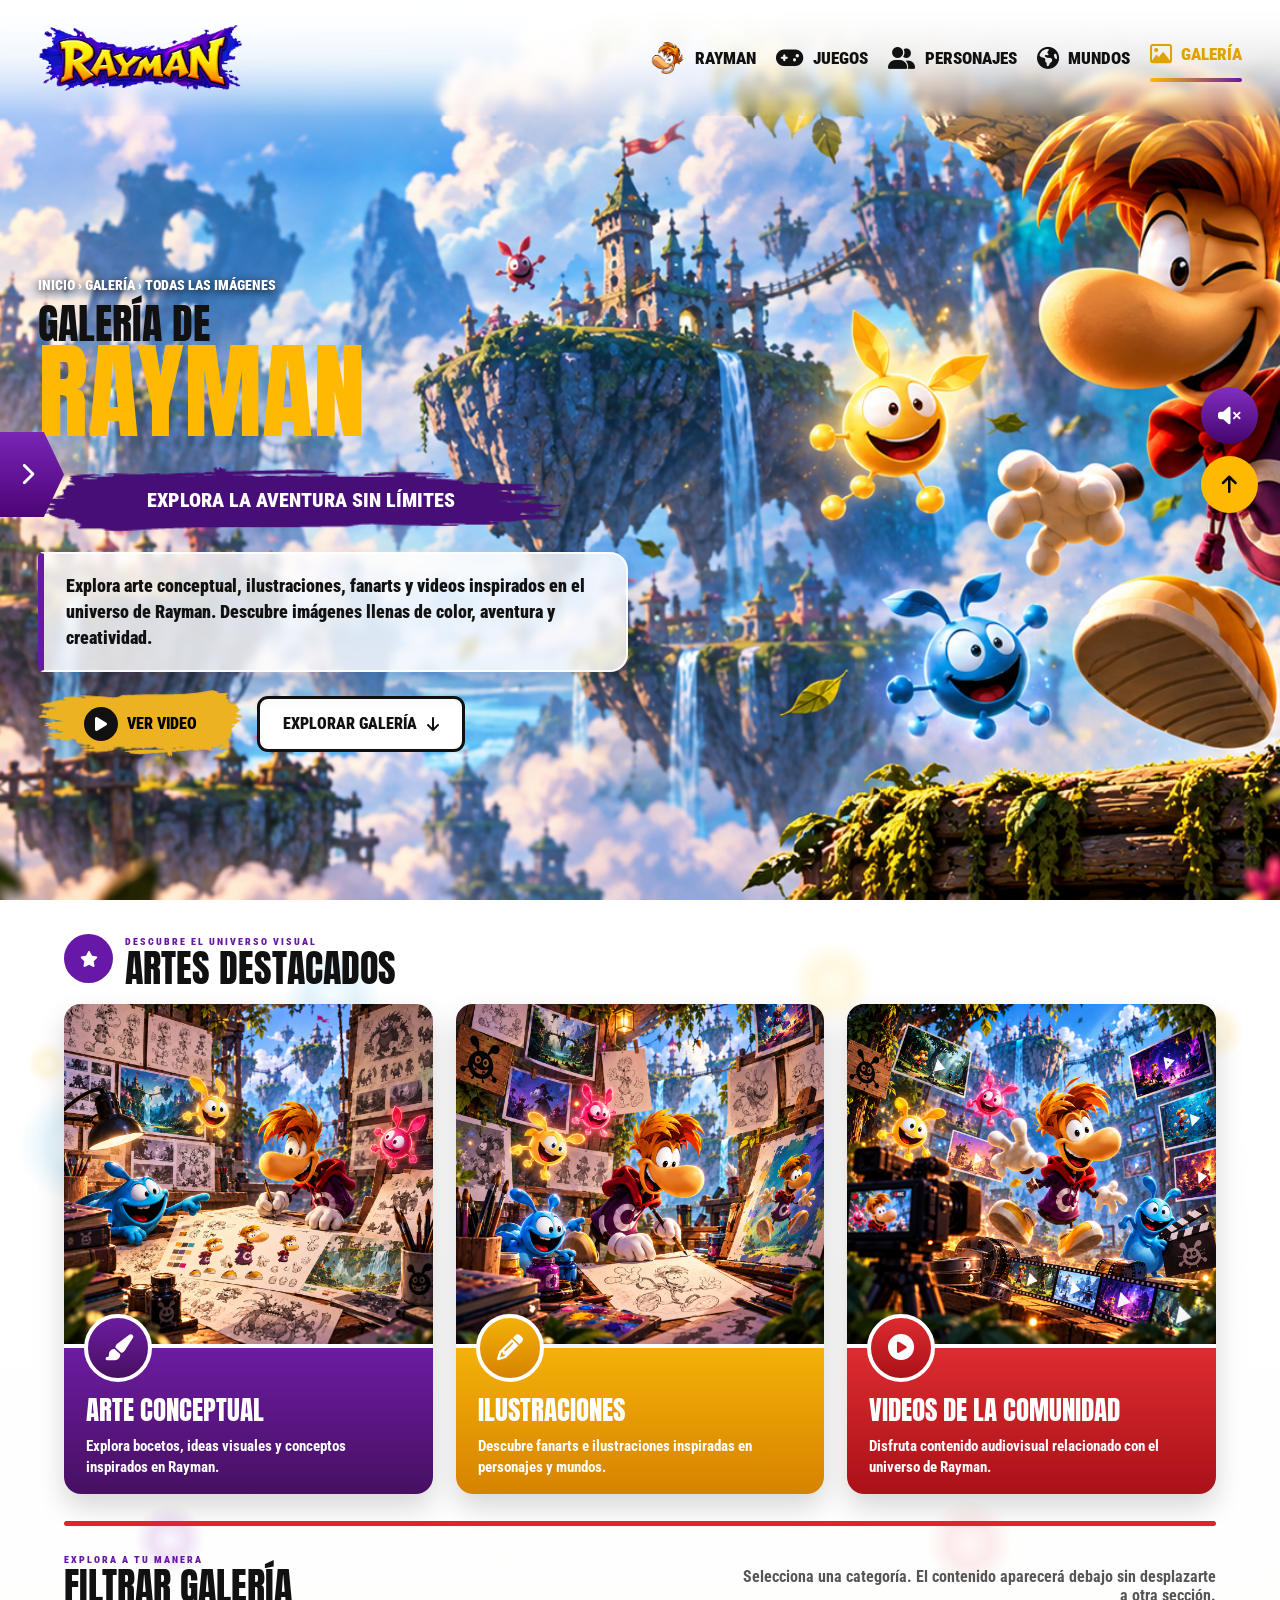
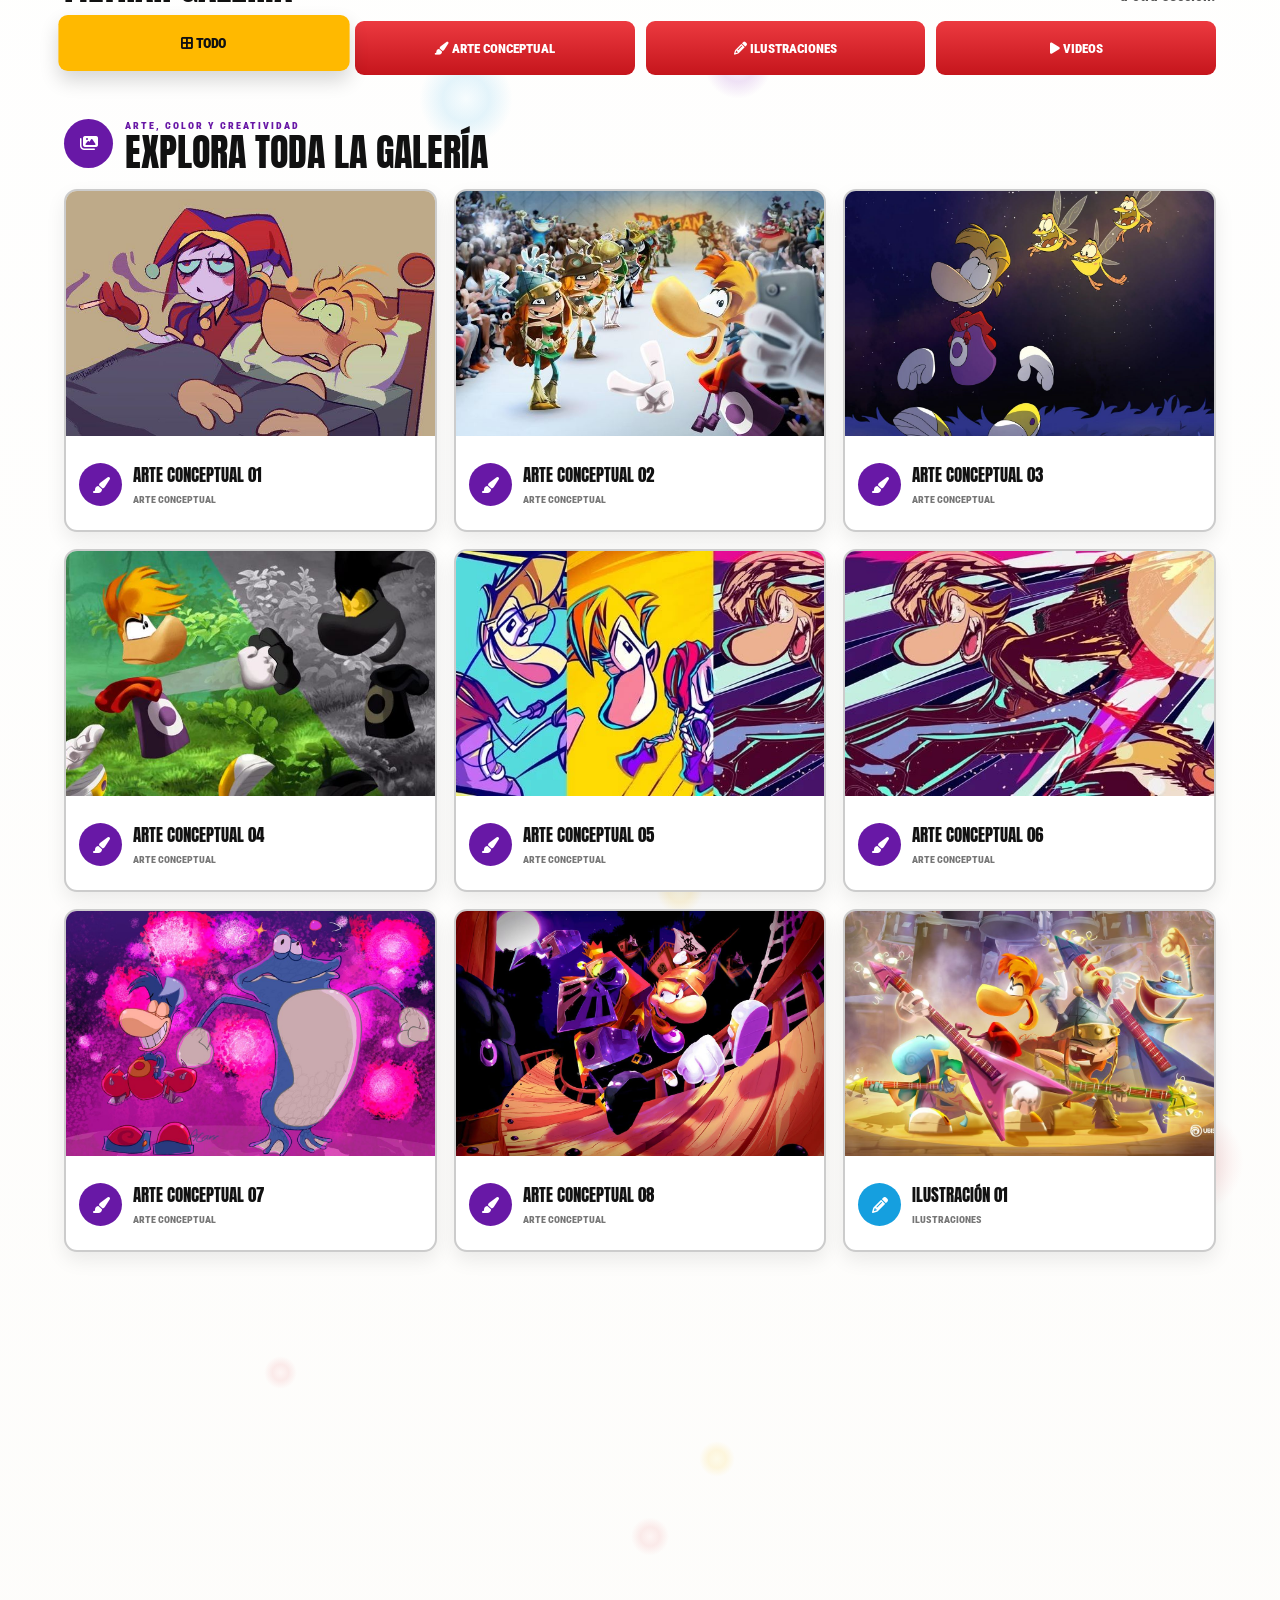
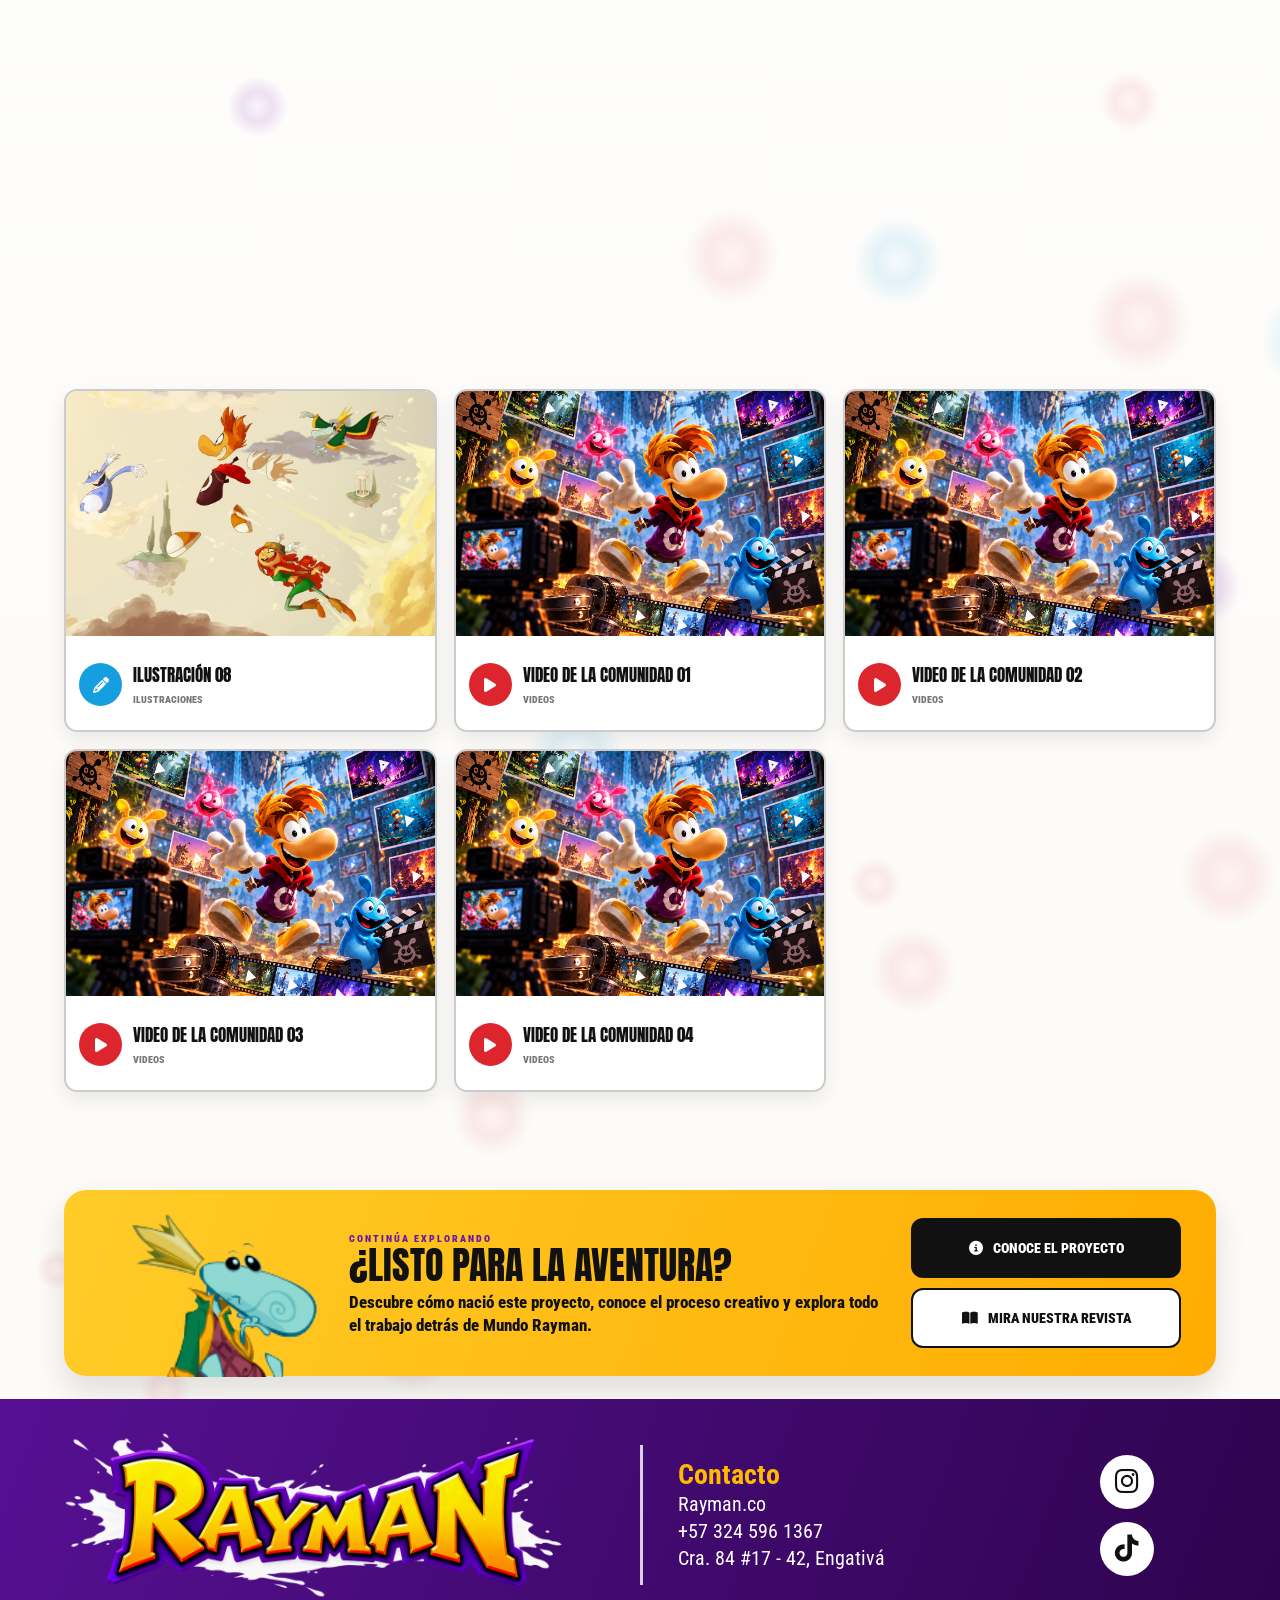
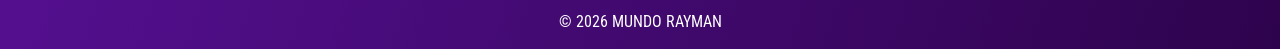
==== commit 63201472: "RAyman" ====
--- a/galeria.html
+++ b/galeria.html
@@ -1,2272 +1,2272 @@
-<!DOCTYPE html>
-<html lang="es">
-
-<head>
-    <meta charset="UTF-8">
-
-    <meta
-        name="viewport"
-        content="width=device-width, initial-scale=1.0"
-    >
-
-    <meta
-        name="description"
-        content="Galería del universo de Rayman: arte conceptual, ilustraciones y videos."
-    >
-
-    <title>Galería | Mundo Rayman</title>
-
-    <!-- FAVICON -->
-    <link
-        rel="icon"
-        type="image/png"
-        href="img/CABEZA RAYMAN MENU SUPERIOR.png"
-    >
-
-    <!-- CSS PRINCIPAL DE GALERÍA -->
-    <link
-        rel="stylesheet"
-        href="galeria.css"
-    >
-
-    <!-- CSS DE LA VENTANA EMERGENTE SOBRE EL PROYECTO -->
-    <link
-        rel="stylesheet"
-        href="proyecto-modal.css"
-    >
-
-    <!-- FONT AWESOME -->
-    <link
-        rel="stylesheet"
-        href="https://cdnjs.cloudflare.com/ajax/libs/font-awesome/6.5.2/css/all.min.css"
-    >
-
-    <!-- GOOGLE FONTS -->
-    <link
-        rel="preconnect"
-        href="https://fonts.googleapis.com"
-    >
-
-    <link
-        rel="preconnect"
-        href="https://fonts.gstatic.com"
-        crossorigin
-    >
-
-    <link
-        href="https://fonts.googleapis.com/css2?family=Anton&family=Roboto+Condensed:wght@400;500;600;700;800;900&display=swap"
-        rel="stylesheet"
-    >
-</head>
-
-
-<body>
-
-
-<!-- =========================================================
-     CURSOR RAYMAN
-========================================================= -->
-
-<div
-    class="cursor-rayman"
-    id="cursorRayman"
->
-    <img
-        src="img/MOUSE RAYMAN WEB.png"
-        alt=""
-    >
-</div>
-
-
-<!-- =========================================================
-     MUSICA YOUTUBE OCULTA
-========================================================= -->
-
-<div
-    id="musicaYoutube"
-    class="youtube-musica"
-></div>
-
-
-<!-- =========================================================
-     HEADER
-========================================================= -->
-
-<header
-    class="header"
-    id="header"
->
-
-    <div class="header-bg"></div>
-
-
-    <div class="header-content">
-
-
-        <a
-            href="index.html"
-            class="main-logo"
-        >
-            <img
-                src="img/RAYMAN LOGO MENU.png"
-                alt="Rayman"
-            >
-        </a>
-
-
-        <nav class="desktop-menu">
-
-
-            <a
-                href="rayman.html"
-                class="menu-link"
-            >
-                <img
-                    src="img/CABEZA RAYMAN MENU SUPERIOR.png"
-                    class="rayman-head"
-                    alt=""
-                >
-                <span>RAYMAN</span>
-            </a>
-
-
-            <a
-                href="juegos.html"
-                class="menu-link"
-            >
-                <i class="fa-solid fa-gamepad"></i>
-                <span>JUEGOS</span>
-            </a>
-
-
-            <a
-                href="personajes.html"
-                class="menu-link"
-            >
-                <i class="fa-solid fa-user-group"></i>
-                <span>PERSONAJES</span>
-            </a>
-
-
-            <a
-                href="mundos.html"
-                class="menu-link"
-            >
-                <i class="fa-solid fa-earth-americas"></i>
-                <span>MUNDOS</span>
-            </a>
-
-
-            <a
-                href="galeria.html"
-                class="menu-link activo"
-            >
-                <i class="fa-regular fa-image"></i>
-                <span>GALERÍA</span>
-            </a>
-
-
-        </nav>
-
-
-        <button
-            class="hamburger"
-            id="hamburger"
-            aria-label="Abrir menú"
-        >
-            <span></span>
-            <span></span>
-            <span></span>
-        </button>
-
-
-    </div>
-
-</header>
-
-
-<!-- =========================================================
-     OVERLAY MOBILE
-========================================================= -->
-
-<div
-    class="mobile-overlay"
-    id="mobileOverlay"
-></div>
-
-
-<!-- =========================================================
-     MENU MOBILE
-========================================================= -->
-
-<aside
-    class="mobile-menu"
-    id="mobileMenu"
->
-
-
-    <div class="mobile-menu-top">
-
-
-        <a href="index.html">
-
-            <img
-                src="img/RAYMAN LOGO MENU.png"
-                alt="Rayman"
-            >
-
-        </a>
-
-
-        <button
-            id="closeMobile"
-            aria-label="Cerrar menú"
-        >
-            <i class="fa-solid fa-xmark"></i>
-        </button>
-
-
-    </div>
-
-
-    <nav class="mobile-main-nav">
-
-
-        <a
-            href="rayman.html"
-            class="mobile-item"
-        >
-            <img
-                src="img/CABEZA RAYMAN MENU SUPERIOR.png"
-                alt=""
-            >
-            <span>RAYMAN</span>
-        </a>
-
-
-        <a
-            href="juegos.html"
-            class="mobile-item"
-        >
-            <i class="fa-solid fa-gamepad"></i>
-            <span>JUEGOS</span>
-        </a>
-
-
-        <a
-            href="personajes.html"
-            class="mobile-item"
-        >
-            <i class="fa-solid fa-user-group"></i>
-            <span>PERSONAJES</span>
-        </a>
-
-
-        <a
-            href="mundos.html"
-            class="mobile-item"
-        >
-            <i class="fa-solid fa-earth-americas"></i>
-            <span>MUNDOS</span>
-        </a>
-
-
-        <a
-            href="galeria.html"
-            class="mobile-item activo"
-        >
-            <i class="fa-solid fa-images"></i>
-            <span>GALERÍA</span>
-        </a>
-
-
-        <a
-            href="proyecto.html"
-            class="mobile-item"
-        >
-            <i class="fa-solid fa-circle-info"></i>
-            <span>SOBRE EL PROYECTO</span>
-        </a>
-
-
-    </nav>
-
-
-    <div class="mobile-gallery-divider"></div>
-
-
-    <div class="mobile-gallery-head">
-
-        <img
-            src="img/GALERIA/RAYMAN PERSONAJES MORADO.png"
-            alt="Rayman"
-        >
-
-        <h2>
-            GALERÍA
-        </h2>
-
-    </div>
-
-
-    <nav class="mobile-gallery-nav">
-
-
-        <button
-            class="mobile-gallery-link active"
-            data-mobile-filter="all"
-        >
-
-            <img
-                src="img/GALERIA/TODAS LAS IMAGENES MENU.png"
-                alt=""
-            >
-
-            <span>
-                TODAS LAS IMÁGENES
-            </span>
-
-        </button>
-
-
-        <button
-            class="mobile-gallery-link"
-            data-mobile-filter="arte"
-        >
-
-            <img
-                src="img/GALERIA/MENU ARTE CONCEPTUAL.png"
-                alt=""
-            >
-
-            <span>
-                ARTE CONCEPTUAL
-            </span>
-
-        </button>
-
-
-        <button
-            class="mobile-gallery-link"
-            data-mobile-filter="ilustraciones"
-        >
-
-            <img
-                src="img/GALERIA/MENU ILUSTRACIONES.png"
-                alt=""
-            >
-
-            <span>
-                ILUSTRACIONES
-            </span>
-
-        </button>
-
-
-        <button
-            class="mobile-gallery-link"
-            data-mobile-filter="videos"
-        >
-
-            <img
-                src="img/GALERIA/VIDEO MENU.png"
-                alt=""
-            >
-
-            <span>
-                VIDEOS
-            </span>
-
-        </button>
-
-
-    </nav>
-
-
-    <a
-        href="https://heyzine.com/flip-book/12452f922a.html"
-        target="_blank"
-        rel="noopener noreferrer"
-        class="mobile-magazine-button"
-    >
-
-        <i class="fa-solid fa-book-open"></i>
-
-        <span>
-            MIRA NUESTRA REVISTA
-        </span>
-
-    </a>
-
-
-</aside>
-
-
-<!-- =========================================================
-     MENU MORADO LATERAL
-========================================================= -->
-
-<div
-    class="gallery-panel-overlay"
-    id="galleryPanelOverlay"
-></div>
-
-
-<aside
-    class="gallery-panel"
-    id="galleryPanel"
->
-
-
-    <img
-        class="gallery-panel-background"
-        src="img/GALERIA/MENU LATERAL GALERIA.png"
-        alt=""
-    >
-
-
-    <div class="gallery-panel-content">
-
-
-        <a
-            href="index.html"
-            class="panel-main-logo"
-        >
-            <img
-                src="img/RAYMAN LOGO MENU.png"
-                alt="Rayman"
-            >
-        </a>
-
-
-        <div class="panel-rayman">
-
-            <img
-                src="img/GALERIA/RAYMAN PERSONAJES MORADO.png"
-                alt="Rayman"
-            >
-
-        </div>
-
-
-        <h2 class="gallery-panel-title">
-            GALERÍA
-        </h2>
-
-
-        <nav class="gallery-panel-nav">
-
-
-            <button
-                class="gallery-panel-link active"
-                data-panel-filter="all"
-            >
-
-                <img
-                    src="img/GALERIA/TODAS LAS IMAGENES MENU.png"
-                    alt=""
-                >
-
-                <span>
-                    TODAS LAS IMÁGENES
-                </span>
-
-            </button>
-
-
-            <button
-                class="gallery-panel-link"
-                data-panel-filter="arte"
-            >
-
-                <img
-                    src="img/GALERIA/MENU ARTE CONCEPTUAL.png"
-                    alt=""
-                >
-
-                <span>
-                    ARTE CONCEPTUAL
-                </span>
-
-            </button>
-
-
-            <button
-                class="gallery-panel-link"
-                data-panel-filter="ilustraciones"
-            >
-
-                <img
-                    src="img/GALERIA/MENU ILUSTRACIONES.png"
-                    alt=""
-                >
-
-                <span>
-                    ILUSTRACIONES
-                </span>
-
-            </button>
-
-
-            <button
-                class="gallery-panel-link"
-                data-panel-filter="videos"
-            >
-
-                <img
-                    src="img/GALERIA/VIDEO MENU.png"
-                    alt=""
-                >
-
-                <span>
-                    VIDEOS
-                </span>
-
-            </button>
-
-
-        </nav>
-
-
-        <a
-            href="https://heyzine.com/flip-book/12452f922a.html"
-            target="_blank"
-            rel="noopener noreferrer"
-            class="magazine-button"
-        >
-
-            <i class="fa-solid fa-book-open"></i>
-
-            <span>
-                MIRA NUESTRA REVISTA
-            </span>
-
-        </a>
-
-
-    </div>
-
-
-    <button
-        class="gallery-panel-toggle"
-        id="galleryPanelToggle"
-        aria-label="Abrir menú galería"
-    >
-
-        <i class="fa-solid fa-chevron-right"></i>
-
-    </button>
-
-
-</aside>
-
-
-<!-- =========================================================
-     MAIN
-========================================================= -->
-
-<main>
-
-
-<!-- =========================================================
-     HERO
-========================================================= -->
-
-<section class="gallery-hero">
-
-
-    <div class="gallery-hero-bg"></div>
-
-    <div class="gallery-top-fade"></div>
-
-
-    <div class="gallery-hero-content">
-
-
-        <p class="hero-eyebrow">
-            INICIO › GALERÍA › TODAS LAS IMÁGENES
-        </p>
-
-
-        <p class="hero-kicker">
-            GALERÍA DE
-        </p>
-
-
-        <h1>
-            RAYMAN
-        </h1>
-
-
-        <div class="hero-purple-brush">
-
-
-            <img
-                src="img/GALERIA/PINCEL MORADO BANNER.png"
-                alt=""
-            >
-
-
-            <span>
-                EXPLORA LA AVENTURA SIN LÍMITES
-            </span>
-
-
-        </div>
-
-
-        <div class="hero-description">
-
-
-            <p>
-
-                Explora arte conceptual, ilustraciones,
-                fanarts y videos inspirados en el universo
-                de Rayman. Descubre imágenes llenas de
-                color, aventura y creatividad.
-
-            </p>
-
-
-        </div>
-
-
-        <div class="hero-actions">
-
-
-            <button
-                class="hero-video"
-                id="heroVideoButton"
-            >
-
-                <img
-                    src="img/GALERIA/PINCEL AMARILLO TRAILER.png"
-                    alt=""
-                >
-
-                <span>
-
-                    <i class="fa-solid fa-play"></i>
-
-                    VER VIDEO
-
-                </span>
-
-            </button>
-
-
-            <a
-                href="#galeriaContenido"
-                class="hero-explore"
-            >
-
-                EXPLORAR GALERÍA
-
-                <i class="fa-solid fa-arrow-down"></i>
-
-            </a>
-
-
-        </div>
-
-
-    </div>
-
-
-</section>
-
-
-<!-- =========================================================
-     ZONA BLANCA
-========================================================= -->
-
-<div class="gallery-content-zone">
-
-
-    <div
-        class="background-bubbles"
-        id="backgroundBubbles"
-    ></div>
-
-
-    <div
-        class="rising-particles"
-        id="risingParticles"
-    ></div>
-
-
-<!-- =========================================================
-     DESTACADOS
-========================================================= -->
-
-<section class="featured-gallery-section">
-
-
-    <div class="gallery-container">
-
-
-        <header class="section-title reveal">
-
-
-            <i class="fa-solid fa-star"></i>
-
-
-            <div>
-
-                <small>
-                    DESCUBRE EL UNIVERSO VISUAL
-                </small>
-
-                <h2>
-                    ARTES DESTACADOS
-                </h2>
-
-            </div>
-
-
-        </header>
-
-
-        <div class="featured-gallery-grid">
-
-
-            <article
-                class="featured-gallery-card conceptual reveal-card"
-            >
-
-
-                <button
-                    class="featured-image gallery-open-image"
-                    data-image-index="0"
-                >
-
-                    <img
-                        src="img/GALERIA/MENU ARTE CONCEPTUAL.png"
-                        alt="Arte conceptual"
-                    >
-
-                    <span class="image-hover">
-
-                        <i class="fa-solid fa-expand"></i>
-
-                    </span>
-
-                </button>
-
-
-                <div class="featured-info">
-
-
-                    <div class="featured-icon">
-
-                        <i class="fa-solid fa-paintbrush"></i>
-
-                    </div>
-
-
-                    <h3>
-                        ARTE CONCEPTUAL
-                    </h3>
-
-
-                    <p>
-
-                        Explora bocetos, ideas visuales
-                        y conceptos inspirados en Rayman.
-
-                    </p>
-
-
-                </div>
-
-
-            </article>
-
-
-            <article
-                class="featured-gallery-card illustrations reveal-card"
-            >
-
-
-                <button
-                    class="featured-image gallery-open-image"
-                    data-image-index="8"
-                >
-
-                    <img
-                        src="img/GALERIA/MENU ILUSTRACIONES.png"
-                        alt="Ilustraciones"
-                    >
-
-                    <span class="image-hover">
-
-                        <i class="fa-solid fa-expand"></i>
-
-                    </span>
-
-                </button>
-
-
-                <div class="featured-info">
-
-
-                    <div class="featured-icon">
-
-                        <i class="fa-solid fa-pencil"></i>
-
-                    </div>
-
-
-                    <h3>
-                        ILUSTRACIONES
-                    </h3>
-
-
-                    <p>
-
-                        Descubre fanarts e ilustraciones
-                        inspiradas en personajes y mundos.
-
-                    </p>
-
-
-                </div>
-
-
-            </article>
-
-
-            <article
-                class="featured-gallery-card video reveal-card"
-            >
-
-
-                <button
-                    class="featured-image"
-                    id="featuredVideoButton"
-                >
-
-                    <img
-                        src="img/GALERIA/VIDEOS DE LA COMUNIDAD.png"
-                        alt="Videos de la comunidad"
-                    >
-
-                    <span class="image-hover">
-
-                        <i class="fa-solid fa-play"></i>
-
-                    </span>
-
-                </button>
-
-
-                <div class="featured-info">
-
-
-                    <div class="featured-icon">
-
-                        <i class="fa-solid fa-circle-play"></i>
-
-                    </div>
-
-
-                    <h3>
-                        VIDEOS DE LA COMUNIDAD
-                    </h3>
-
-
-                    <p>
-
-                        Disfruta contenido audiovisual
-                        relacionado con el universo de Rayman.
-
-                    </p>
-
-
-                </div>
-
-
-            </article>
-
-
-        </div>
-
-
-    </div>
-
-
-</section>
-
-
-<!-- =========================================================
-     LINEA ROJA
-========================================================= -->
-
-<div class="red-section-divider"></div>
-
-
-<!-- =========================================================
-     FILTROS
-========================================================= -->
-
-<section
-    class="gallery-filter-section"
-    id="galeriaContenido"
->
-
-
-    <div class="gallery-container">
-
-
-        <div class="filter-header reveal">
-
-
-            <div>
-
-                <small>
-                    EXPLORA A TU MANERA
-                </small>
-
-                <h2>
-                    FILTRAR GALERÍA
-                </h2>
-
-            </div>
-
-
-            <p>
-
-                Selecciona una categoría. El contenido
-                aparecerá debajo sin desplazarte
-                a otra sección.
-
-            </p>
-
-
-        </div>
-
-
-        <div class="gallery-filter-menu reveal">
-
-
-            <button
-                class="gallery-filter-button active"
-                data-filter="all"
-            >
-
-                <i class="fa-solid fa-border-all"></i>
-
-                TODO
-
-            </button>
-
-
-            <button
-                class="gallery-filter-button"
-                data-filter="arte"
-            >
-
-                <i class="fa-solid fa-paintbrush"></i>
-
-                ARTE CONCEPTUAL
-
-            </button>
-
-
-            <button
-                class="gallery-filter-button"
-                data-filter="ilustraciones"
-            >
-
-                <i class="fa-solid fa-pencil"></i>
-
-                ILUSTRACIONES
-
-            </button>
-
-
-            <button
-                class="gallery-filter-button"
-                data-filter="videos"
-            >
-
-                <i class="fa-solid fa-play"></i>
-
-                VIDEOS
-
-            </button>
-
-
-        </div>
-
-
-    </div>
-
-
-</section>
-
-
-<!-- =========================================================
-     GALERIA COMPLETA
-========================================================= -->
-
-<section class="gallery-grid-section">
-
-
-    <div class="gallery-container">
-
-
-        <header class="section-title reveal">
-
-
-            <i class="fa-solid fa-images"></i>
-
-
-            <div>
-
-                <small>
-                    ARTE, COLOR Y CREATIVIDAD
-                </small>
-
-                <h2>
-                    EXPLORA TODA LA GALERÍA
-                </h2>
-
-            </div>
-
-
-        </header>
-
-
-        <div
-            class="gallery-grid"
-            id="galleryGrid"
-        >
-
-
-<!-- ======================================================
-     ARTE 1
-====================================================== -->
-
-<article
-    class="gallery-card reveal-card"
-    data-category="arte"
->
-
-    <button
-        class="gallery-card-image gallery-open-image"
-        data-image-index="0"
-    >
-
-        <img
-            src="img/GALERIA/ARTE 1.jpg"
-            alt="Arte conceptual 1"
-        >
-
-        <span class="gallery-card-overlay">
-
-            <i class="fa-solid fa-expand"></i>
-
-            <strong>
-                VER IMAGEN
-            </strong>
-
-        </span>
-
-    </button>
-
-
-    <div class="gallery-card-info">
-
-        <span class="category-icon purple">
-            <i class="fa-solid fa-paintbrush"></i>
-        </span>
-
-        <div>
-
-            <h3>
-                ARTE CONCEPTUAL 01
-            </h3>
-
-            <span>
-                ARTE CONCEPTUAL
-            </span>
-
-        </div>
-
-    </div>
-
-</article>
-
-
-<!-- ARTE 2 -->
-
-<article
-    class="gallery-card reveal-card"
-    data-category="arte"
->
-
-    <button
-        class="gallery-card-image gallery-open-image"
-        data-image-index="1"
-    >
-
-        <img
-            src="img/GALERIA/ARTE 2.jpg"
-            alt="Arte conceptual 2"
-        >
-
-        <span class="gallery-card-overlay">
-            <i class="fa-solid fa-expand"></i>
-            <strong>VER IMAGEN</strong>
-        </span>
-
-    </button>
-
-    <div class="gallery-card-info">
-
-        <span class="category-icon purple">
-            <i class="fa-solid fa-paintbrush"></i>
-        </span>
-
-        <div>
-            <h3>ARTE CONCEPTUAL 02</h3>
-            <span>ARTE CONCEPTUAL</span>
-        </div>
-
-    </div>
-
-</article>
-
-
-<!-- ARTE 3 -->
-
-<article
-    class="gallery-card reveal-card"
-    data-category="arte"
->
-
-    <button
-        class="gallery-card-image gallery-open-image"
-        data-image-index="2"
-    >
-
-        <img
-            src="img/GALERIA/ARTE 3.jpg"
-            alt="Arte conceptual 3"
-        >
-
-        <span class="gallery-card-overlay">
-            <i class="fa-solid fa-expand"></i>
-            <strong>VER IMAGEN</strong>
-        </span>
-
-    </button>
-
-    <div class="gallery-card-info">
-
-        <span class="category-icon purple">
-            <i class="fa-solid fa-paintbrush"></i>
-        </span>
-
-        <div>
-            <h3>ARTE CONCEPTUAL 03</h3>
-            <span>ARTE CONCEPTUAL</span>
-        </div>
-
-    </div>
-
-</article>
-
-
-<!-- ARTE 4 -->
-
-<article
-    class="gallery-card reveal-card"
-    data-category="arte"
->
-
-    <button
-        class="gallery-card-image gallery-open-image"
-        data-image-index="3"
-    >
-
-        <img
-            src="img/GALERIA/ARTE 4.jpg"
-            alt="Arte conceptual 4"
-        >
-
-        <span class="gallery-card-overlay">
-            <i class="fa-solid fa-expand"></i>
-            <strong>VER IMAGEN</strong>
-        </span>
-
-    </button>
-
-    <div class="gallery-card-info">
-
-        <span class="category-icon purple">
-            <i class="fa-solid fa-paintbrush"></i>
-        </span>
-
-        <div>
-            <h3>ARTE CONCEPTUAL 04</h3>
-            <span>ARTE CONCEPTUAL</span>
-        </div>
-
-    </div>
-
-</article>
-
-
-<!-- ARTE 5 -->
-
-<article
-    class="gallery-card reveal-card"
-    data-category="arte"
->
-
-    <button
-        class="gallery-card-image gallery-open-image"
-        data-image-index="4"
-    >
-
-        <img
-            src="img/GALERIA/ARTE 5.jpg"
-            alt="Arte conceptual 5"
-        >
-
-        <span class="gallery-card-overlay">
-            <i class="fa-solid fa-expand"></i>
-            <strong>VER IMAGEN</strong>
-        </span>
-
-    </button>
-
-    <div class="gallery-card-info">
-
-        <span class="category-icon purple">
-            <i class="fa-solid fa-paintbrush"></i>
-        </span>
-
-        <div>
-            <h3>ARTE CONCEPTUAL 05</h3>
-            <span>ARTE CONCEPTUAL</span>
-        </div>
-
-    </div>
-
-</article>
-
-
-<!-- ARTE 6 -->
-
-<article
-    class="gallery-card reveal-card"
-    data-category="arte"
->
-
-    <button
-        class="gallery-card-image gallery-open-image"
-        data-image-index="5"
-    >
-
-        <img
-            src="img/GALERIA/ARTE 6.jpg"
-            alt="Arte conceptual 6"
-        >
-
-        <span class="gallery-card-overlay">
-            <i class="fa-solid fa-expand"></i>
-            <strong>VER IMAGEN</strong>
-        </span>
-
-    </button>
-
-    <div class="gallery-card-info">
-
-        <span class="category-icon purple">
-            <i class="fa-solid fa-paintbrush"></i>
-        </span>
-
-        <div>
-            <h3>ARTE CONCEPTUAL 06</h3>
-            <span>ARTE CONCEPTUAL</span>
-        </div>
-
-    </div>
-
-</article>
-
-
-<!-- ARTE 7 -->
-
-<article
-    class="gallery-card reveal-card"
-    data-category="arte"
->
-
-    <button
-        class="gallery-card-image gallery-open-image"
-        data-image-index="6"
-    >
-
-        <img
-            src="img/GALERIA/ARTE 7.jpg"
-            alt="Arte conceptual 7"
-        >
-
-        <span class="gallery-card-overlay">
-            <i class="fa-solid fa-expand"></i>
-            <strong>VER IMAGEN</strong>
-        </span>
-
-    </button>
-
-    <div class="gallery-card-info">
-
-        <span class="category-icon purple">
-            <i class="fa-solid fa-paintbrush"></i>
-        </span>
-
-        <div>
-            <h3>ARTE CONCEPTUAL 07</h3>
-            <span>ARTE CONCEPTUAL</span>
-        </div>
-
-    </div>
-
-</article>
-
-
-<!-- ARTE 8 -->
-
-<article
-    class="gallery-card reveal-card"
-    data-category="arte"
->
-
-    <button
-        class="gallery-card-image gallery-open-image"
-        data-image-index="7"
-    >
-
-        <img
-            src="img/GALERIA/ARTE 8.jpg"
-            alt="Arte conceptual 8"
-        >
-
-        <span class="gallery-card-overlay">
-            <i class="fa-solid fa-expand"></i>
-            <strong>VER IMAGEN</strong>
-        </span>
-
-    </button>
-
-    <div class="gallery-card-info">
-
-        <span class="category-icon purple">
-            <i class="fa-solid fa-paintbrush"></i>
-        </span>
-
-        <div>
-            <h3>ARTE CONCEPTUAL 08</h3>
-            <span>ARTE CONCEPTUAL</span>
-        </div>
-
-    </div>
-
-</article>
-
-
-<!-- ======================================================
-     FANART / ILUSTRACIONES
-====================================================== -->
-
-<article
-    class="gallery-card reveal-card"
-    data-category="ilustraciones"
->
-
-    <button
-        class="gallery-card-image gallery-open-image"
-        data-image-index="8"
-    >
-
-        <img
-            src="img/GALERIA/FANART 1.jpg"
-            alt="Ilustración 1"
-        >
-
-        <span class="gallery-card-overlay">
-            <i class="fa-solid fa-expand"></i>
-            <strong>VER IMAGEN</strong>
-        </span>
-
-    </button>
-
-    <div class="gallery-card-info">
-
-        <span class="category-icon blue">
-            <i class="fa-solid fa-pencil"></i>
-        </span>
-
-        <div>
-            <h3>ILUSTRACIÓN 01</h3>
-            <span>ILUSTRACIONES</span>
-        </div>
-
-    </div>
-
-</article>
-
-
-<article
-    class="gallery-card reveal-card"
-    data-category="ilustraciones"
->
-
-    <button
-        class="gallery-card-image gallery-open-image"
-        data-image-index="9"
-    >
-
-        <img
-            src="img/GALERIA/FANART 2.jpg"
-            alt="Ilustración 2"
-        >
-
-        <span class="gallery-card-overlay">
-            <i class="fa-solid fa-expand"></i>
-            <strong>VER IMAGEN</strong>
-        </span>
-
-    </button>
-
-    <div class="gallery-card-info">
-
-        <span class="category-icon blue">
-            <i class="fa-solid fa-pencil"></i>
-        </span>
-
-        <div>
-            <h3>ILUSTRACIÓN 02</h3>
-            <span>ILUSTRACIONES</span>
-        </div>
-
-    </div>
-
-</article>
-
-
-<article
-    class="gallery-card reveal-card"
-    data-category="ilustraciones"
->
-
-    <button
-        class="gallery-card-image gallery-open-image"
-        data-image-index="10"
-    >
-
-        <img
-            src="img/GALERIA/FANART 3.jpg"
-            alt="Ilustración 3"
-        >
-
-        <span class="gallery-card-overlay">
-            <i class="fa-solid fa-expand"></i>
-            <strong>VER IMAGEN</strong>
-        </span>
-
-    </button>
-
-    <div class="gallery-card-info">
-
-        <span class="category-icon blue">
-            <i class="fa-solid fa-pencil"></i>
-        </span>
-
-        <div>
-            <h3>ILUSTRACIÓN 03</h3>
-            <span>ILUSTRACIONES</span>
-        </div>
-
-    </div>
-
-</article>
-
-
-<article
-    class="gallery-card reveal-card"
-    data-category="ilustraciones"
->
-
-    <button
-        class="gallery-card-image gallery-open-image"
-        data-image-index="11"
-    >
-
-        <img
-            src="img/GALERIA/FANART 4.jpg"
-            alt="Ilustración 4"
-        >
-
-        <span class="gallery-card-overlay">
-            <i class="fa-solid fa-expand"></i>
-            <strong>VER IMAGEN</strong>
-        </span>
-
-    </button>
-
-    <div class="gallery-card-info">
-
-        <span class="category-icon blue">
-            <i class="fa-solid fa-pencil"></i>
-        </span>
-
-        <div>
-            <h3>ILUSTRACIÓN 04</h3>
-            <span>ILUSTRACIONES</span>
-        </div>
-
-    </div>
-
-</article>
-
-
-<article
-    class="gallery-card reveal-card"
-    data-category="ilustraciones"
->
-
-    <button
-        class="gallery-card-image gallery-open-image"
-        data-image-index="12"
-    >
-
-        <img
-            src="img/GALERIA/FANART 5.jpg"
-            alt="Ilustración 5"
-        >
-
-        <span class="gallery-card-overlay">
-            <i class="fa-solid fa-expand"></i>
-            <strong>VER IMAGEN</strong>
-        </span>
-
-    </button>
-
-    <div class="gallery-card-info">
-
-        <span class="category-icon blue">
-            <i class="fa-solid fa-pencil"></i>
-        </span>
-
-        <div>
-            <h3>ILUSTRACIÓN 05</h3>
-            <span>ILUSTRACIONES</span>
-        </div>
-
-    </div>
-
-</article>
-
-
-<article
-    class="gallery-card reveal-card"
-    data-category="ilustraciones"
->
-
-    <button
-        class="gallery-card-image gallery-open-image"
-        data-image-index="13"
-    >
-
-        <img
-            src="img/GALERIA/FANART 6.jpg"
-            alt="Ilustración 6"
-        >
-
-        <span class="gallery-card-overlay">
-            <i class="fa-solid fa-expand"></i>
-            <strong>VER IMAGEN</strong>
-        </span>
-
-    </button>
-
-    <div class="gallery-card-info">
-
-        <span class="category-icon blue">
-            <i class="fa-solid fa-pencil"></i>
-        </span>
-
-        <div>
-            <h3>ILUSTRACIÓN 06</h3>
-            <span>ILUSTRACIONES</span>
-        </div>
-
-    </div>
-
-</article>
-
-
-<article
-    class="gallery-card reveal-card"
-    data-category="ilustraciones"
->
-
-    <button
-        class="gallery-card-image gallery-open-image"
-        data-image-index="14"
-    >
-
-        <img
-            src="img/GALERIA/FANART 7.jpg"
-            alt="Ilustración 7"
-        >
-
-        <span class="gallery-card-overlay">
-            <i class="fa-solid fa-expand"></i>
-            <strong>VER IMAGEN</strong>
-        </span>
-
-    </button>
-
-    <div class="gallery-card-info">
-
-        <span class="category-icon blue">
-            <i class="fa-solid fa-pencil"></i>
-        </span>
-
-        <div>
-            <h3>ILUSTRACIÓN 07</h3>
-            <span>ILUSTRACIONES</span>
-        </div>
-
-    </div>
-
-</article>
-
-
-<article
-    class="gallery-card reveal-card"
-    data-category="ilustraciones"
->
-
-    <button
-        class="gallery-card-image gallery-open-image"
-        data-image-index="15"
-    >
-
-        <img
-            src="img/GALERIA/FANART 8.jpg"
-            alt="Ilustración 8"
-        >
-
-        <span class="gallery-card-overlay">
-            <i class="fa-solid fa-expand"></i>
-            <strong>VER IMAGEN</strong>
-        </span>
-
-    </button>
-
-    <div class="gallery-card-info">
-
-        <span class="category-icon blue">
-            <i class="fa-solid fa-pencil"></i>
-        </span>
-
-        <div>
-            <h3>ILUSTRACIÓN 08</h3>
-            <span>ILUSTRACIONES</span>
-        </div>
-
-    </div>
-
-</article>
-
-
-<!-- ======================================================
-     VIDEOS
-     MISMA PORTADA PARA TODOS
-====================================================== -->
-
-<article
-    class="gallery-card video-card reveal-card"
-    data-category="videos"
->
-
-    <button
-        class="gallery-card-image open-video"
-        data-video="PevoXzPJSJ4"
-        data-title="Rayman Origins"
-    >
-
-        <img
-            src="img/GALERIA/VIDEOS DE LA COMUNIDAD.png"
-            alt="Videos de la comunidad"
-        >
-
-        <span class="gallery-card-overlay video-overlay">
-            <i class="fa-solid fa-play"></i>
-            <strong>REPRODUCIR</strong>
-        </span>
-
-    </button>
-
-    <div class="gallery-card-info">
-
-        <span class="category-icon red">
-            <i class="fa-solid fa-play"></i>
-        </span>
-
-        <div>
-            <h3>VIDEO DE LA COMUNIDAD 01</h3>
-            <span>VIDEOS</span>
-        </div>
-
-    </div>
-
-</article>
-
-
-<article
-    class="gallery-card video-card reveal-card"
-    data-category="videos"
->
-
-    <button
-        class="gallery-card-image open-video"
-        data-video="2_7BQ9hLGkk"
-        data-title="Rayman Legends"
-    >
-
-        <img
-            src="img/GALERIA/VIDEOS DE LA COMUNIDAD.png"
-            alt="Videos de la comunidad"
-        >
-
-        <span class="gallery-card-overlay video-overlay">
-            <i class="fa-solid fa-play"></i>
-            <strong>REPRODUCIR</strong>
-        </span>
-
-    </button>
-
-    <div class="gallery-card-info">
-
-        <span class="category-icon red">
-            <i class="fa-solid fa-play"></i>
-        </span>
-
-        <div>
-            <h3>VIDEO DE LA COMUNIDAD 02</h3>
-            <span>VIDEOS</span>
-        </div>
-
-    </div>
-
-</article>
-
-
-<article
-    class="gallery-card video-card reveal-card"
-    data-category="videos"
->
-
-    <button
-        class="gallery-card-image open-video"
-        data-video="6KujjiLYaW8"
-        data-title="Rayman 2"
-    >
-
-        <img
-            src="img/GALERIA/VIDEOS DE LA COMUNIDAD.png"
-            alt="Videos de la comunidad"
-        >
-
-        <span class="gallery-card-overlay video-overlay">
-            <i class="fa-solid fa-play"></i>
-            <strong>REPRODUCIR</strong>
-        </span>
-
-    </button>
-
-    <div class="gallery-card-info">
-
-        <span class="category-icon red">
-            <i class="fa-solid fa-play"></i>
-        </span>
-
-        <div>
-            <h3>VIDEO DE LA COMUNIDAD 03</h3>
-            <span>VIDEOS</span>
-        </div>
-
-    </div>
-
-</article>
-
-
-<article
-    class="gallery-card video-card reveal-card"
-    data-category="videos"
->
-
-    <button
-        class="gallery-card-image open-video"
-        data-video="o0KzXDnleOg"
-        data-title="Rayman 3"
-    >
-
-        <img
-            src="img/GALERIA/VIDEOS DE LA COMUNIDAD.png"
-            alt="Videos de la comunidad"
-        >
-
-        <span class="gallery-card-overlay video-overlay">
-            <i class="fa-solid fa-play"></i>
-            <strong>REPRODUCIR</strong>
-        </span>
-
-    </button>
-
-    <div class="gallery-card-info">
-
-        <span class="category-icon red">
-            <i class="fa-solid fa-play"></i>
-        </span>
-
-        <div>
-            <h3>VIDEO DE LA COMUNIDAD 04</h3>
-            <span>VIDEOS</span>
-        </div>
-
-    </div>
-
-</article>
-
-
-        </div>
-
-
-        <div
-            class="empty-gallery"
-            id="emptyGallery"
-        >
-
-            <i class="fa-regular fa-image"></i>
-
-            <h3>
-                NO HAY CONTENIDO EN ESTA CATEGORÍA
-            </h3>
-
-        </div>
-
-
-    </div>
-
-
-</section>
-
-
-<!-- =========================================================
-     CTA
-========================================================= -->
-
-<section class="gallery-cta">
-
-
-    <div class="cta-character">
-
-        <img
-            src="img/GALERIA/HADA GALERIA.png"
-            alt="Personaje"
-        >
-
-    </div>
-
-
-    <div class="cta-copy">
-
-
-        <small>
-            CONTINÚA EXPLORANDO
-        </small>
-
-
-        <h2>
-            ¿LISTO PARA LA AVENTURA?
-        </h2>
-
-
-        <p>
-
-            Descubre cómo nació este proyecto,
-            conoce el proceso creativo y explora
-            todo el trabajo detrás de Mundo Rayman.
-
-        </p>
-
-
-    </div>
-
-
-    <div class="cta-buttons">
-
-
-        <a
-            href="proyecto.html"
-            class="cta-button"
-        >
-
-            <i class="fa-solid fa-circle-info"></i>
-
-            <span>
-                CONOCE EL PROYECTO
-            </span>
-
-        </a>
-
-
-        <a
-            href="https://heyzine.com/flip-book/12452f922a.html"
-            target="_blank"
-            rel="noopener noreferrer"
-            class="cta-button magazine-cta-button"
-        >
-
-            <i class="fa-solid fa-book-open"></i>
-
-            <span>
-                MIRA NUESTRA REVISTA
-            </span>
-
-        </a>
-
-
-    </div>
-
-
-</section>
-
-
-</div>
-
-
-</main>
-
-
-<!-- =========================================================
-     FOOTER
-========================================================= -->
-
-<div class="footer-zone">
-
-
-    <div
-        class="footer-particles"
-        id="footerParticles"
-    ></div>
-
-
-    <footer class="footer">
-
-
-        <div class="footer-content">
-
-
-            <div class="footer-logo">
-
-                <img
-                    src="img/RAYMAN FOOTER.png"
-                    alt="Rayman"
-                >
-
-            </div>
-
-
-            <div class="footer-divider"></div>
-
-
-            <div class="footer-contact">
-
-                <h3>
-                    Contacto
-                </h3>
-
-                <p>
-                    Rayman.co
-                </p>
-
-                <p>
-                    +57 324 596 1367
-                </p>
-
-                <p>
-                    Cra. 84 #17 - 42, Engativá
-                </p>
-
-            </div>
-
-
-            <div class="footer-social">
-
-
-                <a
-                    href="https://www.instagram.com/rayman_game/?hl=es-la"
-                    target="_blank"
-                    rel="noopener noreferrer"
-                >
-                    <i class="fa-brands fa-instagram"></i>
-                </a>
-
-
-                <a
-                    href="https://www.tiktok.com/@raymanadventuresfan"
-                    target="_blank"
-                    rel="noopener noreferrer"
-                >
-                    <i class="fa-brands fa-tiktok"></i>
-                </a>
-
-
-            </div>
-
-
-        </div>
-
-
-        <p class="copyright">
-            © 2026 MUNDO RAYMAN
-        </p>
-
-
-    </footer>
-
-
-</div>
-
-
-<!-- =========================================================
-     CONTROLES FLOTANTES
-========================================================= -->
-
-<div class="floating-controls">
-
-
-    <button
-        class="floating-button music-button"
-        id="musicButton"
-        aria-label="Activar o detener música"
-    >
-
-        <i
-            class="fa-solid fa-volume-xmark"
-            id="musicIcon"
-        ></i>
-
-    </button>
-
-
-    <button
-        class="floating-button top-button"
-        id="topButton"
-        aria-label="Volver arriba"
-    >
-
-        <i class="fa-solid fa-arrow-up"></i>
-
-    </button>
-
-
-</div>
-
-
-<!-- =========================================================
-     LIGHTBOX
-========================================================= -->
-
-<div
-    class="gallery-lightbox"
-    id="galleryLightbox"
->
-
-
-    <div
-        class="lightbox-overlay"
-        id="lightboxOverlay"
-    ></div>
-
-
-    <div class="lightbox-window">
-
-
-        <button
-            class="lightbox-close"
-            id="lightboxClose"
-        >
-            <i class="fa-solid fa-xmark"></i>
-        </button>
-
-
-        <button
-            class="lightbox-arrow lightbox-prev"
-            id="lightboxPrev"
-        >
-            <i class="fa-solid fa-chevron-left"></i>
-        </button>
-
-
-        <button
-            class="lightbox-arrow lightbox-next"
-            id="lightboxNext"
-        >
-            <i class="fa-solid fa-chevron-right"></i>
-        </button>
-
-
-        <div class="lightbox-layout">
-
-
-            <div class="lightbox-image-area">
-
-
-                <img
-                    id="lightboxImage"
-                    src=""
-                    alt=""
-                >
-
-
-            </div>
-
-
-            <aside class="lightbox-info">
-
-
-                <small id="lightboxCategory">
-                    GALERÍA
-                </small>
-
-
-                <h2 id="lightboxTitle">
-                    IMAGEN
-                </h2>
-
-
-                <p id="lightboxDescription"></p>
-
-
-                <div class="lightbox-line"></div>
-
-
-                <div class="lightbox-counter">
-
-                    <i class="fa-solid fa-images"></i>
-
-                    <strong id="lightboxCounter">
-                        1 / 16
-                    </strong>
-
-                </div>
-
-
-                <p class="lightbox-help">
-
-                    <i class="fa-solid fa-circle-info"></i>
-
-                    Utiliza las flechas para recorrer
-                    todas las imágenes.
-
-                </p>
-
-
-            </aside>
-
-
-        </div>
-
-
-    </div>
-
-
-</div>
-
-
-<!-- =========================================================
-     MODAL VIDEOS
-========================================================= -->
-
-<div
-    class="video-modal"
-    id="videoModal"
->
-
-
-    <div
-        class="video-modal-overlay"
-        id="videoModalOverlay"
-    ></div>
-
-
-    <div class="video-modal-window">
-
-
-        <div class="video-modal-header">
-
-
-            <div>
-
-                <small>
-                    MUNDO RAYMAN
-                </small>
-
-                <h2 id="videoModalTitle">
-                    VIDEO
-                </h2>
-
-            </div>
-
-
-            <button
-                id="videoModalClose"
-            >
-                <i class="fa-solid fa-xmark"></i>
-            </button>
-
-
-        </div>
-
-
-        <div class="video-frame">
-
-
-            <iframe
-                id="videoFrame"
-                src=""
-                title="Video Rayman"
-                allow="autoplay; encrypted-media; picture-in-picture"
-                allowfullscreen
-            ></iframe>
-
-
-        </div>
-
-
-    </div>
-
-
-</div>
-
-
-<script src="https://www.youtube.com/iframe_api"></script>
-
-<script src="galeria.js"></script>
-
-<!-- VENTANA EMERGENTE SOBRE EL PROYECTO -->
-<script src="proyecto-modal.js"></script>
-
-</body>
+<!DOCTYPE html>
+<html lang="es">
+
+<head>
+    <meta charset="UTF-8">
+
+    <meta
+        name="viewport"
+        content="width=device-width, initial-scale=1.0"
+    >
+
+    <meta
+        name="description"
+        content="Galería del universo de Rayman: arte conceptual, ilustraciones y videos."
+    >
+
+    <title>Galería | Mundo Rayman</title>
+
+    <!-- FAVICON -->
+    <link
+        rel="icon"
+        type="image/png"
+        href="img/CABEZA RAYMAN MENU SUPERIOR.png"
+    >
+
+    <!-- CSS PRINCIPAL DE GALERÍA -->
+    <link
+        rel="stylesheet"
+        href="galeria.css"
+    >
+
+    <!-- CSS DE LA VENTANA EMERGENTE SOBRE EL PROYECTO -->
+    <link
+        rel="stylesheet"
+        href="proyecto-modal.css"
+    >
+
+    <!-- FONT AWESOME -->
+    <link
+        rel="stylesheet"
+        href="https://cdnjs.cloudflare.com/ajax/libs/font-awesome/6.5.2/css/all.min.css"
+    >
+
+    <!-- GOOGLE FONTS -->
+    <link
+        rel="preconnect"
+        href="https://fonts.googleapis.com"
+    >
+
+    <link
+        rel="preconnect"
+        href="https://fonts.gstatic.com"
+        crossorigin
+    >
+
+    <link
+        href="https://fonts.googleapis.com/css2?family=Anton&family=Roboto+Condensed:wght@400;500;600;700;800;900&display=swap"
+        rel="stylesheet"
+    >
+</head>
+
+
+<body>
+
+
+<!-- =========================================================
+     CURSOR RAYMAN
+========================================================= -->
+
+<div
+    class="cursor-rayman"
+    id="cursorRayman"
+>
+    <img
+        src="img/MOUSE RAYMAN WEB.png"
+        alt=""
+    >
+</div>
+
+
+<!-- =========================================================
+     MUSICA YOUTUBE OCULTA
+========================================================= -->
+
+<div
+    id="musicaYoutube"
+    class="youtube-musica"
+></div>
+
+
+<!-- =========================================================
+     HEADER
+========================================================= -->
+
+<header
+    class="header"
+    id="header"
+>
+
+    <div class="header-bg"></div>
+
+
+    <div class="header-content">
+
+
+        <a
+            href="index.html"
+            class="main-logo"
+        >
+            <img
+                src="img/RAYMAN LOGO MENU.png"
+                alt="Rayman"
+            >
+        </a>
+
+
+        <nav class="desktop-menu">
+
+
+            <a
+                href="rayman.html"
+                class="menu-link"
+            >
+                <img
+                    src="img/CABEZA RAYMAN MENU SUPERIOR.png"
+                    class="rayman-head"
+                    alt=""
+                >
+                <span>RAYMAN</span>
+            </a>
+
+
+            <a
+                href="juegos.html"
+                class="menu-link"
+            >
+                <i class="fa-solid fa-gamepad"></i>
+                <span>JUEGOS</span>
+            </a>
+
+
+            <a
+                href="personajes.html"
+                class="menu-link"
+            >
+                <i class="fa-solid fa-user-group"></i>
+                <span>PERSONAJES</span>
+            </a>
+
+
+            <a
+                href="mundos.html"
+                class="menu-link"
+            >
+                <i class="fa-solid fa-earth-americas"></i>
+                <span>MUNDOS</span>
+            </a>
+
+
+            <a
+                href="galeria.html"
+                class="menu-link activo"
+            >
+                <i class="fa-regular fa-image"></i>
+                <span>GALERÍA</span>
+            </a>
+
+
+        </nav>
+
+
+        <button
+            class="hamburger"
+            id="hamburger"
+            aria-label="Abrir menú"
+        >
+            <span></span>
+            <span></span>
+            <span></span>
+        </button>
+
+
+    </div>
+
+</header>
+
+
+<!-- =========================================================
+     OVERLAY MOBILE
+========================================================= -->
+
+<div
+    class="mobile-overlay"
+    id="mobileOverlay"
+></div>
+
+
+<!-- =========================================================
+     MENU MOBILE
+========================================================= -->
+
+<aside
+    class="mobile-menu"
+    id="mobileMenu"
+>
+
+
+    <div class="mobile-menu-top">
+
+
+        <a href="index.html">
+
+            <img
+                src="img/RAYMAN LOGO MENU.png"
+                alt="Rayman"
+            >
+
+        </a>
+
+
+        <button
+            id="closeMobile"
+            aria-label="Cerrar menú"
+        >
+            <i class="fa-solid fa-xmark"></i>
+        </button>
+
+
+    </div>
+
+
+    <nav class="mobile-main-nav">
+
+
+        <a
+            href="rayman.html"
+            class="mobile-item"
+        >
+            <img
+                src="img/CABEZA RAYMAN MENU SUPERIOR.png"
+                alt=""
+            >
+            <span>RAYMAN</span>
+        </a>
+
+
+        <a
+            href="juegos.html"
+            class="mobile-item"
+        >
+            <i class="fa-solid fa-gamepad"></i>
+            <span>JUEGOS</span>
+        </a>
+
+
+        <a
+            href="personajes.html"
+            class="mobile-item"
+        >
+            <i class="fa-solid fa-user-group"></i>
+            <span>PERSONAJES</span>
+        </a>
+
+
+        <a
+            href="mundos.html"
+            class="mobile-item"
+        >
+            <i class="fa-solid fa-earth-americas"></i>
+            <span>MUNDOS</span>
+        </a>
+
+
+        <a
+            href="galeria.html"
+            class="mobile-item activo"
+        >
+            <i class="fa-solid fa-images"></i>
+            <span>GALERÍA</span>
+        </a>
+
+
+        <a
+            href="proyecto.html"
+            class="mobile-item"
+        >
+            <i class="fa-solid fa-circle-info"></i>
+            <span>SOBRE EL PROYECTO</span>
+        </a>
+
+
+    </nav>
+
+
+    <div class="mobile-gallery-divider"></div>
+
+
+    <div class="mobile-gallery-head">
+
+        <img
+            src="img/GALERIA/RAYMAN PERSONAJES MORADO.png"
+            alt="Rayman"
+        >
+
+        <h2>
+            GALERÍA
+        </h2>
+
+    </div>
+
+
+    <nav class="mobile-gallery-nav">
+
+
+        <button
+            class="mobile-gallery-link active"
+            data-mobile-filter="all"
+        >
+
+            <img
+                src="img/GALERIA/TODAS LAS IMAGENES MENU.png"
+                alt=""
+            >
+
+            <span>
+                TODAS LAS IMÁGENES
+            </span>
+
+        </button>
+
+
+        <button
+            class="mobile-gallery-link"
+            data-mobile-filter="arte"
+        >
+
+            <img
+                src="img/GALERIA/MENU ARTE CONCEPTUAL.png"
+                alt=""
+            >
+
+            <span>
+                ARTE CONCEPTUAL
+            </span>
+
+        </button>
+
+
+        <button
+            class="mobile-gallery-link"
+            data-mobile-filter="ilustraciones"
+        >
+
+            <img
+                src="img/GALERIA/MENU ILUSTRACIONES.png"
+                alt=""
+            >
+
+            <span>
+                ILUSTRACIONES
+            </span>
+
+        </button>
+
+
+        <button
+            class="mobile-gallery-link"
+            data-mobile-filter="videos"
+        >
+
+            <img
+                src="img/GALERIA/VIDEO MENU.png"
+                alt=""
+            >
+
+            <span>
+                VIDEOS
+            </span>
+
+        </button>
+
+
+    </nav>
+
+
+    <a
+        href="https://heyzine.com/flip-book/12452f922a.html"
+        target="_blank"
+        rel="noopener noreferrer"
+        class="mobile-magazine-button"
+    >
+
+        <i class="fa-solid fa-book-open"></i>
+
+        <span>
+            MIRA NUESTRA REVISTA
+        </span>
+
+    </a>
+
+
+</aside>
+
+
+<!-- =========================================================
+     MENU MORADO LATERAL
+========================================================= -->
+
+<div
+    class="gallery-panel-overlay"
+    id="galleryPanelOverlay"
+></div>
+
+
+<aside
+    class="gallery-panel"
+    id="galleryPanel"
+>
+
+
+    <img
+        class="gallery-panel-background"
+        src="img/GALERIA/MENU LATERAL GALERIA.png"
+        alt=""
+    >
+
+
+    <div class="gallery-panel-content">
+
+
+        <a
+            href="index.html"
+            class="panel-main-logo"
+        >
+            <img
+                src="img/RAYMAN LOGO MENU.png"
+                alt="Rayman"
+            >
+        </a>
+
+
+        <div class="panel-rayman">
+
+            <img
+                src="img/GALERIA/RAYMAN PERSONAJES MORADO.png"
+                alt="Rayman"
+            >
+
+        </div>
+
+
+        <h2 class="gallery-panel-title">
+            GALERÍA
+        </h2>
+
+
+        <nav class="gallery-panel-nav">
+
+
+            <button
+                class="gallery-panel-link active"
+                data-panel-filter="all"
+            >
+
+                <img
+                    src="img/GALERIA/TODAS LAS IMAGENES MENU.png"
+                    alt=""
+                >
+
+                <span>
+                    TODAS LAS IMÁGENES
+                </span>
+
+            </button>
+
+
+            <button
+                class="gallery-panel-link"
+                data-panel-filter="arte"
+            >
+
+                <img
+                    src="img/GALERIA/MENU ARTE CONCEPTUAL.png"
+                    alt=""
+                >
+
+                <span>
+                    ARTE CONCEPTUAL
+                </span>
+
+            </button>
+
+
+            <button
+                class="gallery-panel-link"
+                data-panel-filter="ilustraciones"
+            >
+
+                <img
+                    src="img/GALERIA/MENU ILUSTRACIONES.png"
+                    alt=""
+                >
+
+                <span>
+                    ILUSTRACIONES
+                </span>
+
+            </button>
+
+
+            <button
+                class="gallery-panel-link"
+                data-panel-filter="videos"
+            >
+
+                <img
+                    src="img/GALERIA/VIDEO MENU.png"
+                    alt=""
+                >
+
+                <span>
+                    VIDEOS
+                </span>
+
+            </button>
+
+
+        </nav>
+
+
+        <a
+            href="https://heyzine.com/flip-book/12452f922a.html"
+            target="_blank"
+            rel="noopener noreferrer"
+            class="magazine-button"
+        >
+
+            <i class="fa-solid fa-book-open"></i>
+
+            <span>
+                MIRA NUESTRA REVISTA
+            </span>
+
+        </a>
+
+
+    </div>
+
+
+    <button
+        class="gallery-panel-toggle"
+        id="galleryPanelToggle"
+        aria-label="Abrir menú galería"
+    >
+
+        <i class="fa-solid fa-chevron-right"></i>
+
+    </button>
+
+
+</aside>
+
+
+<!-- =========================================================
+     MAIN
+========================================================= -->
+
+<main>
+
+
+<!-- =========================================================
+     HERO
+========================================================= -->
+
+<section class="gallery-hero">
+
+
+    <div class="gallery-hero-bg"></div>
+
+    <div class="gallery-top-fade"></div>
+
+
+    <div class="gallery-hero-content">
+
+
+        <p class="hero-eyebrow">
+            INICIO › GALERÍA › TODAS LAS IMÁGENES
+        </p>
+
+
+        <p class="hero-kicker">
+            GALERÍA DE
+        </p>
+
+
+        <h1>
+            RAYMAN
+        </h1>
+
+
+        <div class="hero-purple-brush">
+
+
+            <img
+                src="img/GALERIA/PINCEL MORADO BANNER.png"
+                alt=""
+            >
+
+
+            <span>
+                EXPLORA LA AVENTURA SIN LÍMITES
+            </span>
+
+
+        </div>
+
+
+        <div class="hero-description">
+
+
+            <p>
+
+                Explora arte conceptual, ilustraciones,
+                fanarts y videos inspirados en el universo
+                de Rayman. Descubre imágenes llenas de
+                color, aventura y creatividad.
+
+            </p>
+
+
+        </div>
+
+
+        <div class="hero-actions">
+
+
+            <button
+                class="hero-video"
+                id="heroVideoButton"
+            >
+
+                <img
+                    src="img/GALERIA/PINCEL AMARILLO TRAILER.png"
+                    alt=""
+                >
+
+                <span>
+
+                    <i class="fa-solid fa-play"></i>
+
+                    VER VIDEO
+
+                </span>
+
+            </button>
+
+
+            <a
+                href="#galeriaContenido"
+                class="hero-explore"
+            >
+
+                EXPLORAR GALERÍA
+
+                <i class="fa-solid fa-arrow-down"></i>
+
+            </a>
+
+
+        </div>
+
+
+    </div>
+
+
+</section>
+
+
+<!-- =========================================================
+     ZONA BLANCA
+========================================================= -->
+
+<div class="gallery-content-zone">
+
+
+    <div
+        class="background-bubbles"
+        id="backgroundBubbles"
+    ></div>
+
+
+    <div
+        class="rising-particles"
+        id="risingParticles"
+    ></div>
+
+
+<!-- =========================================================
+     DESTACADOS
+========================================================= -->
+
+<section class="featured-gallery-section">
+
+
+    <div class="gallery-container">
+
+
+        <header class="section-title reveal">
+
+
+            <i class="fa-solid fa-star"></i>
+
+
+            <div>
+
+                <small>
+                    DESCUBRE EL UNIVERSO VISUAL
+                </small>
+
+                <h2>
+                    ARTES DESTACADOS
+                </h2>
+
+            </div>
+
+
+        </header>
+
+
+        <div class="featured-gallery-grid">
+
+
+            <article
+                class="featured-gallery-card conceptual reveal-card"
+            >
+
+
+                <button
+                    class="featured-image gallery-open-image"
+                    data-image-index="0"
+                >
+
+                    <img
+                        src="img/GALERIA/MENU ARTE CONCEPTUAL.png"
+                        alt="Arte conceptual"
+                    >
+
+                    <span class="image-hover">
+
+                        <i class="fa-solid fa-expand"></i>
+
+                    </span>
+
+                </button>
+
+
+                <div class="featured-info">
+
+
+                    <div class="featured-icon">
+
+                        <i class="fa-solid fa-paintbrush"></i>
+
+                    </div>
+
+
+                    <h3>
+                        ARTE CONCEPTUAL
+                    </h3>
+
+
+                    <p>
+
+                        Explora bocetos, ideas visuales
+                        y conceptos inspirados en Rayman.
+
+                    </p>
+
+
+                </div>
+
+
+            </article>
+
+
+            <article
+                class="featured-gallery-card illustrations reveal-card"
+            >
+
+
+                <button
+                    class="featured-image gallery-open-image"
+                    data-image-index="8"
+                >
+
+                    <img
+                        src="img/GALERIA/MENU ILUSTRACIONES.png"
+                        alt="Ilustraciones"
+                    >
+
+                    <span class="image-hover">
+
+                        <i class="fa-solid fa-expand"></i>
+
+                    </span>
+
+                </button>
+
+
+                <div class="featured-info">
+
+
+                    <div class="featured-icon">
+
+                        <i class="fa-solid fa-pencil"></i>
+
+                    </div>
+
+
+                    <h3>
+                        ILUSTRACIONES
+                    </h3>
+
+
+                    <p>
+
+                        Descubre fanarts e ilustraciones
+                        inspiradas en personajes y mundos.
+
+                    </p>
+
+
+                </div>
+
+
+            </article>
+
+
+            <article
+                class="featured-gallery-card video reveal-card"
+            >
+
+
+                <button
+                    class="featured-image"
+                    id="featuredVideoButton"
+                >
+
+                    <img
+                        src="img/GALERIA/VIDEOS DE LA COMUNIDAD.png"
+                        alt="Videos de la comunidad"
+                    >
+
+                    <span class="image-hover">
+
+                        <i class="fa-solid fa-play"></i>
+
+                    </span>
+
+                </button>
+
+
+                <div class="featured-info">
+
+
+                    <div class="featured-icon">
+
+                        <i class="fa-solid fa-circle-play"></i>
+
+                    </div>
+
+
+                    <h3>
+                        VIDEOS DE LA COMUNIDAD
+                    </h3>
+
+
+                    <p>
+
+                        Disfruta contenido audiovisual
+                        relacionado con el universo de Rayman.
+
+                    </p>
+
+
+                </div>
+
+
+            </article>
+
+
+        </div>
+
+
+    </div>
+
+
+</section>
+
+
+<!-- =========================================================
+     LINEA ROJA
+========================================================= -->
+
+<div class="red-section-divider"></div>
+
+
+<!-- =========================================================
+     FILTROS
+========================================================= -->
+
+<section
+    class="gallery-filter-section"
+    id="galeriaContenido"
+>
+
+
+    <div class="gallery-container">
+
+
+        <div class="filter-header reveal">
+
+
+            <div>
+
+                <small>
+                    EXPLORA A TU MANERA
+                </small>
+
+                <h2>
+                    FILTRAR GALERÍA
+                </h2>
+
+            </div>
+
+
+            <p>
+
+                Selecciona una categoría. El contenido
+                aparecerá debajo sin desplazarte
+                a otra sección.
+
+            </p>
+
+
+        </div>
+
+
+        <div class="gallery-filter-menu reveal">
+
+
+            <button
+                class="gallery-filter-button active"
+                data-filter="all"
+            >
+
+                <i class="fa-solid fa-border-all"></i>
+
+                TODO
+
+            </button>
+
+
+            <button
+                class="gallery-filter-button"
+                data-filter="arte"
+            >
+
+                <i class="fa-solid fa-paintbrush"></i>
+
+                ARTE CONCEPTUAL
+
+            </button>
+
+
+            <button
+                class="gallery-filter-button"
+                data-filter="ilustraciones"
+            >
+
+                <i class="fa-solid fa-pencil"></i>
+
+                ILUSTRACIONES
+
+            </button>
+
+
+            <button
+                class="gallery-filter-button"
+                data-filter="videos"
+            >
+
+                <i class="fa-solid fa-play"></i>
+
+                VIDEOS
+
+            </button>
+
+
+        </div>
+
+
+    </div>
+
+
+</section>
+
+
+<!-- =========================================================
+     GALERIA COMPLETA
+========================================================= -->
+
+<section class="gallery-grid-section">
+
+
+    <div class="gallery-container">
+
+
+        <header class="section-title reveal">
+
+
+            <i class="fa-solid fa-images"></i>
+
+
+            <div>
+
+                <small>
+                    ARTE, COLOR Y CREATIVIDAD
+                </small>
+
+                <h2>
+                    EXPLORA TODA LA GALERÍA
+                </h2>
+
+            </div>
+
+
+        </header>
+
+
+        <div
+            class="gallery-grid"
+            id="galleryGrid"
+        >
+
+
+<!-- ======================================================
+     ARTE 1
+====================================================== -->
+
+<article
+    class="gallery-card reveal-card"
+    data-category="arte"
+>
+
+    <button
+        class="gallery-card-image gallery-open-image"
+        data-image-index="0"
+    >
+
+        <img
+            src="img/GALERIA/ARTE 1.jpg"
+            alt="Arte conceptual 1"
+        >
+
+        <span class="gallery-card-overlay">
+
+            <i class="fa-solid fa-expand"></i>
+
+            <strong>
+                VER IMAGEN
+            </strong>
+
+        </span>
+
+    </button>
+
+
+    <div class="gallery-card-info">
+
+        <span class="category-icon purple">
+            <i class="fa-solid fa-paintbrush"></i>
+        </span>
+
+        <div>
+
+            <h3>
+                ARTE CONCEPTUAL 01
+            </h3>
+
+            <span>
+                ARTE CONCEPTUAL
+            </span>
+
+        </div>
+
+    </div>
+
+</article>
+
+
+<!-- ARTE 2 -->
+
+<article
+    class="gallery-card reveal-card"
+    data-category="arte"
+>
+
+    <button
+        class="gallery-card-image gallery-open-image"
+        data-image-index="1"
+    >
+
+        <img
+            src="img/GALERIA/ARTE 2.jpg"
+            alt="Arte conceptual 2"
+        >
+
+        <span class="gallery-card-overlay">
+            <i class="fa-solid fa-expand"></i>
+            <strong>VER IMAGEN</strong>
+        </span>
+
+    </button>
+
+    <div class="gallery-card-info">
+
+        <span class="category-icon purple">
+            <i class="fa-solid fa-paintbrush"></i>
+        </span>
+
+        <div>
+            <h3>ARTE CONCEPTUAL 02</h3>
+            <span>ARTE CONCEPTUAL</span>
+        </div>
+
+    </div>
+
+</article>
+
+
+<!-- ARTE 3 -->
+
+<article
+    class="gallery-card reveal-card"
+    data-category="arte"
+>
+
+    <button
+        class="gallery-card-image gallery-open-image"
+        data-image-index="2"
+    >
+
+        <img
+            src="img/GALERIA/ARTE 3.jpg"
+            alt="Arte conceptual 3"
+        >
+
+        <span class="gallery-card-overlay">
+            <i class="fa-solid fa-expand"></i>
+            <strong>VER IMAGEN</strong>
+        </span>
+
+    </button>
+
+    <div class="gallery-card-info">
+
+        <span class="category-icon purple">
+            <i class="fa-solid fa-paintbrush"></i>
+        </span>
+
+        <div>
+            <h3>ARTE CONCEPTUAL 03</h3>
+            <span>ARTE CONCEPTUAL</span>
+        </div>
+
+    </div>
+
+</article>
+
+
+<!-- ARTE 4 -->
+
+<article
+    class="gallery-card reveal-card"
+    data-category="arte"
+>
+
+    <button
+        class="gallery-card-image gallery-open-image"
+        data-image-index="3"
+    >
+
+        <img
+            src="img/GALERIA/ARTE 4.jpg"
+            alt="Arte conceptual 4"
+        >
+
+        <span class="gallery-card-overlay">
+            <i class="fa-solid fa-expand"></i>
+            <strong>VER IMAGEN</strong>
+        </span>
+
+    </button>
+
+    <div class="gallery-card-info">
+
+        <span class="category-icon purple">
+            <i class="fa-solid fa-paintbrush"></i>
+        </span>
+
+        <div>
+            <h3>ARTE CONCEPTUAL 04</h3>
+            <span>ARTE CONCEPTUAL</span>
+        </div>
+
+    </div>
+
+</article>
+
+
+<!-- ARTE 5 -->
+
+<article
+    class="gallery-card reveal-card"
+    data-category="arte"
+>
+
+    <button
+        class="gallery-card-image gallery-open-image"
+        data-image-index="4"
+    >
+
+        <img
+            src="img/GALERIA/ARTE 5.jpg"
+            alt="Arte conceptual 5"
+        >
+
+        <span class="gallery-card-overlay">
+            <i class="fa-solid fa-expand"></i>
+            <strong>VER IMAGEN</strong>
+        </span>
+
+    </button>
+
+    <div class="gallery-card-info">
+
+        <span class="category-icon purple">
+            <i class="fa-solid fa-paintbrush"></i>
+        </span>
+
+        <div>
+            <h3>ARTE CONCEPTUAL 05</h3>
+            <span>ARTE CONCEPTUAL</span>
+        </div>
+
+    </div>
+
+</article>
+
+
+<!-- ARTE 6 -->
+
+<article
+    class="gallery-card reveal-card"
+    data-category="arte"
+>
+
+    <button
+        class="gallery-card-image gallery-open-image"
+        data-image-index="5"
+    >
+
+        <img
+            src="img/GALERIA/ARTE 6.jpg"
+            alt="Arte conceptual 6"
+        >
+
+        <span class="gallery-card-overlay">
+            <i class="fa-solid fa-expand"></i>
+            <strong>VER IMAGEN</strong>
+        </span>
+
+    </button>
+
+    <div class="gallery-card-info">
+
+        <span class="category-icon purple">
+            <i class="fa-solid fa-paintbrush"></i>
+        </span>
+
+        <div>
+            <h3>ARTE CONCEPTUAL 06</h3>
+            <span>ARTE CONCEPTUAL</span>
+        </div>
+
+    </div>
+
+</article>
+
+
+<!-- ARTE 7 -->
+
+<article
+    class="gallery-card reveal-card"
+    data-category="arte"
+>
+
+    <button
+        class="gallery-card-image gallery-open-image"
+        data-image-index="6"
+    >
+
+        <img
+            src="img/GALERIA/ARTE 7.jpg"
+            alt="Arte conceptual 7"
+        >
+
+        <span class="gallery-card-overlay">
+            <i class="fa-solid fa-expand"></i>
+            <strong>VER IMAGEN</strong>
+        </span>
+
+    </button>
+
+    <div class="gallery-card-info">
+
+        <span class="category-icon purple">
+            <i class="fa-solid fa-paintbrush"></i>
+        </span>
+
+        <div>
+            <h3>ARTE CONCEPTUAL 07</h3>
+            <span>ARTE CONCEPTUAL</span>
+        </div>
+
+    </div>
+
+</article>
+
+
+<!-- ARTE 8 -->
+
+<article
+    class="gallery-card reveal-card"
+    data-category="arte"
+>
+
+    <button
+        class="gallery-card-image gallery-open-image"
+        data-image-index="7"
+    >
+
+        <img
+            src="img/GALERIA/ARTE 8.jpg"
+            alt="Arte conceptual 8"
+        >
+
+        <span class="gallery-card-overlay">
+            <i class="fa-solid fa-expand"></i>
+            <strong>VER IMAGEN</strong>
+        </span>
+
+    </button>
+
+    <div class="gallery-card-info">
+
+        <span class="category-icon purple">
+            <i class="fa-solid fa-paintbrush"></i>
+        </span>
+
+        <div>
+            <h3>ARTE CONCEPTUAL 08</h3>
+            <span>ARTE CONCEPTUAL</span>
+        </div>
+
+    </div>
+
+</article>
+
+
+<!-- ======================================================
+     FANART / ILUSTRACIONES
+====================================================== -->
+
+<article
+    class="gallery-card reveal-card"
+    data-category="ilustraciones"
+>
+
+    <button
+        class="gallery-card-image gallery-open-image"
+        data-image-index="8"
+    >
+
+        <img
+            src="img/GALERIA/FANART 1.jpg"
+            alt="Ilustración 1"
+        >
+
+        <span class="gallery-card-overlay">
+            <i class="fa-solid fa-expand"></i>
+            <strong>VER IMAGEN</strong>
+        </span>
+
+    </button>
+
+    <div class="gallery-card-info">
+
+        <span class="category-icon blue">
+            <i class="fa-solid fa-pencil"></i>
+        </span>
+
+        <div>
+            <h3>ILUSTRACIÓN 01</h3>
+            <span>ILUSTRACIONES</span>
+        </div>
+
+    </div>
+
+</article>
+
+
+<article
+    class="gallery-card reveal-card"
+    data-category="ilustraciones"
+>
+
+    <button
+        class="gallery-card-image gallery-open-image"
+        data-image-index="9"
+    >
+
+        <img
+            src="img/GALERIA/FANART 2.jpg"
+            alt="Ilustración 2"
+        >
+
+        <span class="gallery-card-overlay">
+            <i class="fa-solid fa-expand"></i>
+            <strong>VER IMAGEN</strong>
+        </span>
+
+    </button>
+
+    <div class="gallery-card-info">
+
+        <span class="category-icon blue">
+            <i class="fa-solid fa-pencil"></i>
+        </span>
+
+        <div>
+            <h3>ILUSTRACIÓN 02</h3>
+            <span>ILUSTRACIONES</span>
+        </div>
+
+    </div>
+
+</article>
+
+
+<article
+    class="gallery-card reveal-card"
+    data-category="ilustraciones"
+>
+
+    <button
+        class="gallery-card-image gallery-open-image"
+        data-image-index="10"
+    >
+
+        <img
+            src="img/GALERIA/FANART 3.jpg"
+            alt="Ilustración 3"
+        >
+
+        <span class="gallery-card-overlay">
+            <i class="fa-solid fa-expand"></i>
+            <strong>VER IMAGEN</strong>
+        </span>
+
+    </button>
+
+    <div class="gallery-card-info">
+
+        <span class="category-icon blue">
+            <i class="fa-solid fa-pencil"></i>
+        </span>
+
+        <div>
+            <h3>ILUSTRACIÓN 03</h3>
+            <span>ILUSTRACIONES</span>
+        </div>
+
+    </div>
+
+</article>
+
+
+<article
+    class="gallery-card reveal-card"
+    data-category="ilustraciones"
+>
+
+    <button
+        class="gallery-card-image gallery-open-image"
+        data-image-index="11"
+    >
+
+        <img
+            src="img/GALERIA/FANART 4.jpg"
+            alt="Ilustración 4"
+        >
+
+        <span class="gallery-card-overlay">
+            <i class="fa-solid fa-expand"></i>
+            <strong>VER IMAGEN</strong>
+        </span>
+
+    </button>
+
+    <div class="gallery-card-info">
+
+        <span class="category-icon blue">
+            <i class="fa-solid fa-pencil"></i>
+        </span>
+
+        <div>
+            <h3>ILUSTRACIÓN 04</h3>
+            <span>ILUSTRACIONES</span>
+        </div>
+
+    </div>
+
+</article>
+
+
+<article
+    class="gallery-card reveal-card"
+    data-category="ilustraciones"
+>
+
+    <button
+        class="gallery-card-image gallery-open-image"
+        data-image-index="12"
+    >
+
+        <img
+            src="img/GALERIA/FANART 5.jpg"
+            alt="Ilustración 5"
+        >
+
+        <span class="gallery-card-overlay">
+            <i class="fa-solid fa-expand"></i>
+            <strong>VER IMAGEN</strong>
+        </span>
+
+    </button>
+
+    <div class="gallery-card-info">
+
+        <span class="category-icon blue">
+            <i class="fa-solid fa-pencil"></i>
+        </span>
+
+        <div>
+            <h3>ILUSTRACIÓN 05</h3>
+            <span>ILUSTRACIONES</span>
+        </div>
+
+    </div>
+
+</article>
+
+
+<article
+    class="gallery-card reveal-card"
+    data-category="ilustraciones"
+>
+
+    <button
+        class="gallery-card-image gallery-open-image"
+        data-image-index="13"
+    >
+
+        <img
+            src="img/GALERIA/FANART 6.jpg"
+            alt="Ilustración 6"
+        >
+
+        <span class="gallery-card-overlay">
+            <i class="fa-solid fa-expand"></i>
+            <strong>VER IMAGEN</strong>
+        </span>
+
+    </button>
+
+    <div class="gallery-card-info">
+
+        <span class="category-icon blue">
+            <i class="fa-solid fa-pencil"></i>
+        </span>
+
+        <div>
+            <h3>ILUSTRACIÓN 06</h3>
+            <span>ILUSTRACIONES</span>
+        </div>
+
+    </div>
+
+</article>
+
+
+<article
+    class="gallery-card reveal-card"
+    data-category="ilustraciones"
+>
+
+    <button
+        class="gallery-card-image gallery-open-image"
+        data-image-index="14"
+    >
+
+        <img
+            src="img/GALERIA/FANART 7.jpg"
+            alt="Ilustración 7"
+        >
+
+        <span class="gallery-card-overlay">
+            <i class="fa-solid fa-expand"></i>
+            <strong>VER IMAGEN</strong>
+        </span>
+
+    </button>
+
+    <div class="gallery-card-info">
+
+        <span class="category-icon blue">
+            <i class="fa-solid fa-pencil"></i>
+        </span>
+
+        <div>
+            <h3>ILUSTRACIÓN 07</h3>
+            <span>ILUSTRACIONES</span>
+        </div>
+
+    </div>
+
+</article>
+
+
+<article
+    class="gallery-card reveal-card"
+    data-category="ilustraciones"
+>
+
+    <button
+        class="gallery-card-image gallery-open-image"
+        data-image-index="15"
+    >
+
+        <img
+            src="img/GALERIA/FANART 8.jpg"
+            alt="Ilustración 8"
+        >
+
+        <span class="gallery-card-overlay">
+            <i class="fa-solid fa-expand"></i>
+            <strong>VER IMAGEN</strong>
+        </span>
+
+    </button>
+
+    <div class="gallery-card-info">
+
+        <span class="category-icon blue">
+            <i class="fa-solid fa-pencil"></i>
+        </span>
+
+        <div>
+            <h3>ILUSTRACIÓN 08</h3>
+            <span>ILUSTRACIONES</span>
+        </div>
+
+    </div>
+
+</article>
+
+
+<!-- ======================================================
+     VIDEOS
+     MISMA PORTADA PARA TODOS
+====================================================== -->
+
+<article
+    class="gallery-card video-card reveal-card"
+    data-category="videos"
+>
+
+    <button
+        class="gallery-card-image open-video"
+        data-video="PevoXzPJSJ4"
+        data-title="Rayman Origins"
+    >
+
+        <img
+            src="img/GALERIA/VIDEOS DE LA COMUNIDAD.png"
+            alt="Videos de la comunidad"
+        >
+
+        <span class="gallery-card-overlay video-overlay">
+            <i class="fa-solid fa-play"></i>
+            <strong>REPRODUCIR</strong>
+        </span>
+
+    </button>
+
+    <div class="gallery-card-info">
+
+        <span class="category-icon red">
+            <i class="fa-solid fa-play"></i>
+        </span>
+
+        <div>
+            <h3>VIDEO DE LA COMUNIDAD 01</h3>
+            <span>VIDEOS</span>
+        </div>
+
+    </div>
+
+</article>
+
+
+<article
+    class="gallery-card video-card reveal-card"
+    data-category="videos"
+>
+
+    <button
+        class="gallery-card-image open-video"
+        data-video="2_7BQ9hLGkk"
+        data-title="Rayman Legends"
+    >
+
+        <img
+            src="img/GALERIA/VIDEOS DE LA COMUNIDAD.png"
+            alt="Videos de la comunidad"
+        >
+
+        <span class="gallery-card-overlay video-overlay">
+            <i class="fa-solid fa-play"></i>
+            <strong>REPRODUCIR</strong>
+        </span>
+
+    </button>
+
+    <div class="gallery-card-info">
+
+        <span class="category-icon red">
+            <i class="fa-solid fa-play"></i>
+        </span>
+
+        <div>
+            <h3>VIDEO DE LA COMUNIDAD 02</h3>
+            <span>VIDEOS</span>
+        </div>
+
+    </div>
+
+</article>
+
+
+<article
+    class="gallery-card video-card reveal-card"
+    data-category="videos"
+>
+
+    <button
+        class="gallery-card-image open-video"
+        data-video="6KujjiLYaW8"
+        data-title="Rayman 2"
+    >
+
+        <img
+            src="img/GALERIA/VIDEOS DE LA COMUNIDAD.png"
+            alt="Videos de la comunidad"
+        >
+
+        <span class="gallery-card-overlay video-overlay">
+            <i class="fa-solid fa-play"></i>
+            <strong>REPRODUCIR</strong>
+        </span>
+
+    </button>
+
+    <div class="gallery-card-info">
+
+        <span class="category-icon red">
+            <i class="fa-solid fa-play"></i>
+        </span>
+
+        <div>
+            <h3>VIDEO DE LA COMUNIDAD 03</h3>
+            <span>VIDEOS</span>
+        </div>
+
+    </div>
+
+</article>
+
+
+<article
+    class="gallery-card video-card reveal-card"
+    data-category="videos"
+>
+
+    <button
+        class="gallery-card-image open-video"
+        data-video="o0KzXDnleOg"
+        data-title="Rayman 3"
+    >
+
+        <img
+            src="img/GALERIA/VIDEOS DE LA COMUNIDAD.png"
+            alt="Videos de la comunidad"
+        >
+
+        <span class="gallery-card-overlay video-overlay">
+            <i class="fa-solid fa-play"></i>
+            <strong>REPRODUCIR</strong>
+        </span>
+
+    </button>
+
+    <div class="gallery-card-info">
+
+        <span class="category-icon red">
+            <i class="fa-solid fa-play"></i>
+        </span>
+
+        <div>
+            <h3>VIDEO DE LA COMUNIDAD 04</h3>
+            <span>VIDEOS</span>
+        </div>
+
+    </div>
+
+</article>
+
+
+        </div>
+
+
+        <div
+            class="empty-gallery"
+            id="emptyGallery"
+        >
+
+            <i class="fa-regular fa-image"></i>
+
+            <h3>
+                NO HAY CONTENIDO EN ESTA CATEGORÍA
+            </h3>
+
+        </div>
+
+
+    </div>
+
+
+</section>
+
+
+<!-- =========================================================
+     CTA
+========================================================= -->
+
+<section class="gallery-cta">
+
+
+    <div class="cta-character">
+
+        <img
+            src="img/GALERIA/HADA GALERIA.png"
+            alt="Personaje"
+        >
+
+    </div>
+
+
+    <div class="cta-copy">
+
+
+        <small>
+            CONTINÚA EXPLORANDO
+        </small>
+
+
+        <h2>
+            ¿LISTO PARA LA AVENTURA?
+        </h2>
+
+
+        <p>
+
+            Descubre cómo nació este proyecto,
+            conoce el proceso creativo y explora
+            todo el trabajo detrás de Mundo Rayman.
+
+        </p>
+
+
+    </div>
+
+
+    <div class="cta-buttons">
+
+
+        <a
+            href="proyecto.html"
+            class="cta-button"
+        >
+
+            <i class="fa-solid fa-circle-info"></i>
+
+            <span>
+                CONOCE EL PROYECTO
+            </span>
+
+        </a>
+
+
+        <a
+            href="https://heyzine.com/flip-book/12452f922a.html"
+            target="_blank"
+            rel="noopener noreferrer"
+            class="cta-button magazine-cta-button"
+        >
+
+            <i class="fa-solid fa-book-open"></i>
+
+            <span>
+                MIRA NUESTRA REVISTA
+            </span>
+
+        </a>
+
+
+    </div>
+
+
+</section>
+
+
+</div>
+
+
+</main>
+
+
+<!-- =========================================================
+     FOOTER
+========================================================= -->
+
+<div class="footer-zone">
+
+
+    <div
+        class="footer-particles"
+        id="footerParticles"
+    ></div>
+
+
+    <footer class="footer">
+
+
+        <div class="footer-content">
+
+
+            <div class="footer-logo">
+
+                <img
+                    src="img/RAYMAN FOOTER.png"
+                    alt="Rayman"
+                >
+
+            </div>
+
+
+            <div class="footer-divider"></div>
+
+
+            <div class="footer-contact">
+
+                <h3>
+                    Contacto
+                </h3>
+
+                <p>
+                    Rayman.co
+                </p>
+
+                <p>
+                    +57 324 596 1367
+                </p>
+
+                <p>
+                    Cra. 84 #17 - 42, Engativá
+                </p>
+
+            </div>
+
+
+            <div class="footer-social">
+
+
+                <a
+                    href="https://www.instagram.com/rayman_game/?hl=es-la"
+                    target="_blank"
+                    rel="noopener noreferrer"
+                >
+                    <i class="fa-brands fa-instagram"></i>
+                </a>
+
+
+                <a
+                    href="https://www.tiktok.com/@raymanadventuresfan"
+                    target="_blank"
+                    rel="noopener noreferrer"
+                >
+                    <i class="fa-brands fa-tiktok"></i>
+                </a>
+
+
+            </div>
+
+
+        </div>
+
+
+        <p class="copyright">
+            © 2026 MUNDO RAYMAN
+        </p>
+
+
+    </footer>
+
+
+</div>
+
+
+<!-- =========================================================
+     CONTROLES FLOTANTES
+========================================================= -->
+
+<div class="floating-controls">
+
+
+    <button
+        class="floating-button music-button"
+        id="musicButton"
+        aria-label="Activar o detener música"
+    >
+
+        <i
+            class="fa-solid fa-volume-xmark"
+            id="musicIcon"
+        ></i>
+
+    </button>
+
+
+    <button
+        class="floating-button top-button"
+        id="topButton"
+        aria-label="Volver arriba"
+    >
+
+        <i class="fa-solid fa-arrow-up"></i>
+
+    </button>
+
+
+</div>
+
+
+<!-- =========================================================
+     LIGHTBOX
+========================================================= -->
+
+<div
+    class="gallery-lightbox"
+    id="galleryLightbox"
+>
+
+
+    <div
+        class="lightbox-overlay"
+        id="lightboxOverlay"
+    ></div>
+
+
+    <div class="lightbox-window">
+
+
+        <button
+            class="lightbox-close"
+            id="lightboxClose"
+        >
+            <i class="fa-solid fa-xmark"></i>
+        </button>
+
+
+        <button
+            class="lightbox-arrow lightbox-prev"
+            id="lightboxPrev"
+        >
+            <i class="fa-solid fa-chevron-left"></i>
+        </button>
+
+
+        <button
+            class="lightbox-arrow lightbox-next"
+            id="lightboxNext"
+        >
+            <i class="fa-solid fa-chevron-right"></i>
+        </button>
+
+
+        <div class="lightbox-layout">
+
+
+            <div class="lightbox-image-area">
+
+
+                <img
+                    id="lightboxImage"
+                    src=""
+                    alt=""
+                >
+
+
+            </div>
+
+
+            <aside class="lightbox-info">
+
+
+                <small id="lightboxCategory">
+                    GALERÍA
+                </small>
+
+
+                <h2 id="lightboxTitle">
+                    IMAGEN
+                </h2>
+
+
+                <p id="lightboxDescription"></p>
+
+
+                <div class="lightbox-line"></div>
+
+
+                <div class="lightbox-counter">
+
+                    <i class="fa-solid fa-images"></i>
+
+                    <strong id="lightboxCounter">
+                        1 / 16
+                    </strong>
+
+                </div>
+
+
+                <p class="lightbox-help">
+
+                    <i class="fa-solid fa-circle-info"></i>
+
+                    Utiliza las flechas para recorrer
+                    todas las imágenes.
+
+                </p>
+
+
+            </aside>
+
+
+        </div>
+
+
+    </div>
+
+
+</div>
+
+
+<!-- =========================================================
+     MODAL VIDEOS
+========================================================= -->
+
+<div
+    class="video-modal"
+    id="videoModal"
+>
+
+
+    <div
+        class="video-modal-overlay"
+        id="videoModalOverlay"
+    ></div>
+
+
+    <div class="video-modal-window">
+
+
+        <div class="video-modal-header">
+
+
+            <div>
+
+                <small>
+                    MUNDO RAYMAN
+                </small>
+
+                <h2 id="videoModalTitle">
+                    VIDEO
+                </h2>
+
+            </div>
+
+
+            <button
+                id="videoModalClose"
+            >
+                <i class="fa-solid fa-xmark"></i>
+            </button>
+
+
+        </div>
+
+
+        <div class="video-frame">
+
+
+            <iframe
+                id="videoFrame"
+                src=""
+                title="Video Rayman"
+                allow="autoplay; encrypted-media; picture-in-picture"
+                allowfullscreen
+            ></iframe>
+
+
+        </div>
+
+
+    </div>
+
+
+</div>
+
+
+<script src="https://www.youtube.com/iframe_api"></script>
+
+<script src="galeria.js"></script>
+
+<!-- VENTANA EMERGENTE SOBRE EL PROYECTO -->
+<script src="proyecto-modal.js"></script>
+
+</body>
 </html>
--- a/galeria.css
+++ b/galeria.css
@@ -1,3995 +1,3995 @@
-/* ============================================================
-   RESET
-============================================================ */
-
-* {
-    margin: 0;
-    padding: 0;
-    box-sizing: border-box;
-}
-
-
-:root {
-    --purple: #6818a6;
-    --purple-dark: #33004d;
-    --purple-medium: #561080;
-
-    --yellow: #ffb900;
-    --yellow-light: #ffd12f;
-
-    --red: #dc252c;
-    --blue: #159fdf;
-
-    --black: #111;
-    --white: #fff;
-}
-
-
-html {
-    scroll-behavior: smooth;
-
-    scroll-padding-top: 90px;
-
-    scrollbar-width: thin;
-
-    scrollbar-color:
-        #6818a6
-        #eee7f1;
-}
-
-
-body {
-    overflow-x: hidden;
-
-    color: #111;
-
-    background: white;
-
-    font-family:
-        "Roboto Condensed",
-        Arial,
-        sans-serif;
-}
-
-
-body.menu-open,
-body.modal-open {
-    overflow: hidden;
-}
-
-
-img {
-    display: block;
-    max-width: 100%;
-}
-
-
-a {
-    color: inherit;
-    text-decoration: none;
-}
-
-
-button {
-    border: 0;
-
-    font: inherit;
-}
-
-
-/* ============================================================
-   SCROLLBAR
-============================================================ */
-
-::-webkit-scrollbar {
-    width: 12px;
-}
-
-
-::-webkit-scrollbar-track {
-    background: #eee7f1;
-}
-
-
-::-webkit-scrollbar-thumb {
-    border:
-        3px solid
-        #eee7f1;
-
-    border-radius: 30px;
-
-    background:
-        linear-gradient(
-            #9238ca,
-            #480670
-        );
-}
-
-
-/* ============================================================
-   CURSOR
-============================================================ */
-
-@media (pointer: fine) {
-
-    body,
-    a,
-    button {
-        cursor: none;
-    }
-
-}
-
-
-.cursor-rayman {
-    position: fixed;
-
-    z-index: 99999;
-
-    width: 55px;
-    height: 55px;
-
-    opacity: 0;
-
-    pointer-events: none;
-
-    transform:
-        translate(-8px,-8px)
-        scale(.87);
-
-    transition:
-        opacity .2s,
-        transform .18s;
-}
-
-
-.cursor-rayman.visible {
-    opacity: 1;
-}
-
-
-.cursor-rayman.hover {
-    transform:
-        translate(-8px,-8px)
-        rotate(-10deg)
-        scale(1.2);
-}
-
-
-.cursor-rayman img {
-    width: 100%;
-    height: 100%;
-
-    object-fit: contain;
-}
-
-
-/* ============================================================
-   MUSICA OCULTA
-============================================================ */
-
-.youtube-musica {
-    position: fixed;
-
-    left: -9999px;
-    top: -9999px;
-
-    width: 1px;
-    height: 1px;
-}
-
-
-/* ============================================================
-   HEADER
-============================================================ */
-
-.header {
-    position: fixed;
-
-    z-index: 7000;
-
-    top: 0;
-    left: 0;
-
-    width: 100%;
-    height: 116px;
-
-    transition:
-        height .35s,
-        transform .48s
-        cubic-bezier(.2,.9,.2,1);
-}
-
-
-.header.hidden {
-    transform:
-        translateY(-120%);
-}
-
-
-.header.scrolled {
-    height: 82px;
-}
-
-
-.header-bg {
-    position: absolute;
-
-    inset: 0;
-
-    background:
-        linear-gradient(
-            180deg,
-            rgba(255,255,255,.99),
-            rgba(255,255,255,.73),
-            transparent
-        );
-
-    backdrop-filter: blur(5px);
-}
-
-
-.header.scrolled .header-bg {
-    background:
-        rgba(255,255,255,.95);
-
-    backdrop-filter:
-        blur(14px);
-
-    box-shadow:
-        0 8px 25px
-        rgba(0,0,0,.1);
-}
-
-
-.header-content {
-    position: relative;
-
-    z-index: 2;
-
-    width: 94%;
-    max-width: 1700px;
-    height: 100%;
-
-    margin: auto;
-
-    display: flex;
-    align-items: center;
-    justify-content: space-between;
-}
-
-
-/* ============================================================
-   LOGO
-============================================================ */
-
-.main-logo {
-    width: 235px;
-
-    transition: .4s;
-}
-
-
-.main-logo:hover {
-    transform:
-        translateY(-5px)
-        rotate(-3deg)
-        scale(1.04);
-}
-
-
-/* ============================================================
-   MENU DESKTOP
-============================================================ */
-
-.desktop-menu {
-    display: flex;
-    align-items: center;
-
-    gap:
-        clamp(
-            23px,
-            2.6vw,
-            50px
-        );
-}
-
-
-.menu-link {
-    position: relative;
-
-    min-height: 56px;
-
-    display: flex;
-    align-items: center;
-
-    gap: 9px;
-
-    font-size: 17px;
-    font-weight: 900;
-
-    transition: .35s;
-}
-
-
-.menu-link::after {
-    content: "";
-
-    position: absolute;
-
-    left: 50%;
-    bottom: 0;
-
-    width: 0;
-    height: 4px;
-
-    transform:
-        translateX(-50%);
-
-    border-radius: 40px;
-
-    background:
-        linear-gradient(
-            90deg,
-            var(--yellow),
-            var(--purple)
-        );
-
-    transition: .35s;
-}
-
-
-.menu-link:hover,
-.menu-link.activo {
-    color: #dfa200;
-
-    transform:
-        translateY(-4px);
-}
-
-
-.menu-link:hover::after,
-.menu-link.activo::after {
-    width: 100%;
-}
-
-
-.menu-link i {
-    font-size: 22px;
-}
-
-
-.rayman-head {
-    width: 37px;
-    height: 37px;
-
-    object-fit: contain;
-}
-
-
-/* ============================================================
-   HAMBURGER
-============================================================ */
-
-.hamburger {
-    display: none;
-
-    width: 50px;
-    height: 50px;
-
-    border-radius: 14px;
-
-    background:
-        linear-gradient(
-            #7825b7,
-            #39045c
-        );
-
-    flex-direction: column;
-    align-items: center;
-    justify-content: center;
-
-    gap: 5px;
-}
-
-
-.hamburger span {
-    width: 26px;
-    height: 3px;
-
-    border-radius: 20px;
-
-    background: white;
-}
-
-
-/* ============================================================
-   MOBILE MENU
-============================================================ */
-
-.mobile-overlay {
-    position: fixed;
-
-    inset: 0;
-
-    z-index: 8000;
-
-    opacity: 0;
-    visibility: hidden;
-
-    background:
-        rgba(0,0,0,.7);
-
-    backdrop-filter:
-        blur(7px);
-
-    transition: .35s;
-}
-
-
-.mobile-overlay.active {
-    opacity: 1;
-    visibility: visible;
-}
-
-
-.mobile-menu {
-    position: fixed;
-
-    z-index: 9000;
-
-    top: 0;
-    right: 0;
-
-    width:
-        min(92%,430px);
-
-    height: 100dvh;
-
-    padding:
-        20px 17px
-        35px;
-
-    overflow-y: auto;
-
-    color: white;
-
-    background:
-        linear-gradient(
-            150deg,
-            #6819a6,
-            #300248
-        );
-
-    transform:
-        translateX(105%);
-
-    transition:
-        transform .5s
-        cubic-bezier(.18,.9,.3,1);
-}
-
-
-.mobile-menu.active {
-    transform:
-        translateX(0);
-}
-
-
-.mobile-menu-top {
-    display: flex;
-    align-items: center;
-    justify-content: space-between;
-
-    margin-bottom: 20px;
-}
-
-
-.mobile-menu-top img {
-    width: 180px;
-}
-
-
-.mobile-menu-top button {
-    width: 44px;
-    height: 44px;
-
-    display: grid;
-    place-items: center;
-
-    border-radius: 12px;
-
-    color: var(--purple);
-
-    background: white;
-
-    font-size: 21px;
-}
-
-
-.mobile-main-nav {
-    display: flex;
-    flex-direction: column;
-
-    gap: 7px;
-}
-
-
-.mobile-item {
-    min-height: 52px;
-
-    padding:
-        9px 13px;
-
-    display: flex;
-    align-items: center;
-
-    gap: 12px;
-
-    border-radius: 12px;
-
-    background:
-        rgba(255,255,255,.08);
-
-    font-weight: 900;
-
-    transition: .3s;
-}
-
-
-.mobile-item img {
-    width: 31px;
-}
-
-
-.mobile-item i {
-    width: 31px;
-
-    text-align: center;
-}
-
-
-.mobile-item:hover,
-.mobile-item.activo {
-    color: #111;
-
-    background:
-        var(--yellow);
-}
-
-
-/* ============================================================
-   MOBILE GALERIA
-============================================================ */
-
-.mobile-gallery-divider {
-    height: 2px;
-
-    margin:
-        22px 0
-        17px;
-
-    background:
-        linear-gradient(
-            90deg,
-            transparent,
-            white,
-            transparent
-        );
-}
-
-
-.mobile-gallery-head {
-    display: flex;
-    flex-direction: column;
-    align-items: center;
-
-    gap: 5px;
-
-    margin-bottom: 15px;
-}
-
-
-.mobile-gallery-head img {
-    width: 145px;
-    height: 145px;
-
-    object-fit: contain;
-}
-
-
-.mobile-gallery-head h2 {
-    color: var(--yellow);
-
-    font-family:
-        "Anton",
-        sans-serif;
-
-    font-size: 42px;
-    font-weight: 400;
-
-    line-height: 1;
-}
-
-
-.mobile-gallery-nav {
-    width: 100%;
-
-    display: flex;
-    flex-direction: column;
-
-    gap: 11px;
-}
-
-
-.mobile-gallery-link {
-    position: relative;
-
-    width: 100%;
-
-    aspect-ratio:
-        3.95 / 1;
-
-    min-height: 76px;
-
-    padding: 0;
-
-    display: block;
-
-    background: transparent;
-
-    transition:
-        transform .35s;
-}
-
-
-.mobile-gallery-link > img {
-    position: absolute;
-
-    inset: 0;
-
-    width: 100%;
-    height: 100%;
-
-    object-fit: contain;
-
-    pointer-events: none;
-
-    transition:
-        filter .35s,
-        transform .35s;
-}
-
-
-.mobile-gallery-link > span {
-    position: absolute;
-
-    z-index: 4;
-
-    inset: 0;
-
-    padding:
-        0 17px
-        0 86px;
-
-    display: flex;
-    align-items: center;
-    justify-content: center;
-
-    color: white;
-
-    font-size: 14px;
-    font-weight: 900;
-
-    text-align: center;
-
-    text-shadow:
-        0 2px 4px
-        rgba(0,0,0,.45);
-
-    pointer-events: none;
-}
-
-
-.mobile-gallery-link:hover,
-.mobile-gallery-link.active {
-    transform:
-        scale(1.025);
-}
-
-
-.mobile-gallery-link:hover > img,
-.mobile-gallery-link.active > img {
-    filter:
-        brightness(1.18)
-        saturate(1.08)
-        drop-shadow(
-            0 0 8px
-            rgba(255,191,0,.72)
-        );
-}
-
-
-.mobile-gallery-link:hover > span,
-.mobile-gallery-link.active > span {
-    color: #ffd62c;
-}
-
-
-/* ============================================================
-   REVISTA MOBILE
-============================================================ */
-
-.mobile-magazine-button {
-    width: 92%;
-
-    min-height: 57px;
-
-    margin:
-        17px auto
-        10px;
-
-    padding:
-        10px 15px;
-
-    display: flex;
-    align-items: center;
-    justify-content: center;
-
-    gap: 10px;
-
-    border:
-        2px solid
-        var(--yellow);
-
-    border-radius: 13px;
-
-    color: #111;
-
-    background:
-        linear-gradient(
-            #ffd02c,
-            #ffac00
-        );
-
-    font-size: 13px;
-    font-weight: 900;
-}
-
-
-/* ============================================================
-   PANEL OVERLAY
-============================================================ */
-
-.gallery-panel-overlay {
-    position: fixed;
-
-    inset: 0;
-
-    z-index: 9390;
-
-    opacity: 0;
-    visibility: hidden;
-
-    background:
-        rgba(58,7,82,.58);
-
-    backdrop-filter:
-        blur(7px);
-
-    transition: .4s;
-}
-
-
-.gallery-panel-overlay.active {
-    opacity: 1;
-    visibility: visible;
-}
-
-
-/* ============================================================
-   PANEL GALERIA
-============================================================ */
-
-.gallery-panel {
-    position: fixed;
-
-    z-index: 9500;
-
-    top: 0;
-    left: 0;
-
-    width: 405px;
-    height: 100dvh;
-
-    overflow: visible;
-
-    background: #34004e;
-
-    transform:
-        translateX(-100%);
-
-    transition:
-        transform .55s
-        cubic-bezier(.16,.85,.25,1);
-}
-
-
-.gallery-panel.open {
-    transform:
-        translateX(0);
-}
-
-
-.gallery-panel-background {
-    position: absolute;
-
-    inset: 0;
-
-    width: 100%;
-    height: 100%;
-
-    object-fit: cover;
-
-    object-position:
-        center top;
-
-    pointer-events: none;
-}
-
-
-.gallery-panel-content {
-    position: relative;
-
-    z-index: 3;
-
-    width: 100%;
-    height: 100%;
-
-    padding:
-        12px 25px
-        25px;
-
-    display: flex;
-    flex-direction: column;
-    align-items: center;
-
-    overflow-y: auto;
-
-    scrollbar-width: none;
-}
-
-
-.gallery-panel-content::-webkit-scrollbar {
-    display: none;
-}
-
-
-/* ============================================================
-   PANEL LOGO
-============================================================ */
-
-.panel-main-logo {
-    width: 215px;
-
-    flex-shrink: 0;
-
-    transition: .35s;
-}
-
-
-.panel-main-logo:hover {
-    transform:
-        translateY(-3px)
-        rotate(-2deg)
-        scale(1.04);
-}
-
-
-/* ============================================================
-   PANEL RAYMAN
-============================================================ */
-
-.panel-rayman {
-    width: 165px;
-    height: 165px;
-
-    flex:
-        0 0 165px;
-
-    margin:
-        -3px 0
-        4px;
-}
-
-
-.panel-rayman img {
-    width: 100%;
-    height: 100%;
-
-    object-fit: contain;
-
-    animation:
-        galleryRaymanFloat
-        4s ease-in-out
-        infinite;
-
-    filter:
-        drop-shadow(
-            0 8px 11px
-            rgba(0,0,0,.28)
-        );
-}
-
-
-/* ============================================================
-   PANEL TITLE
-============================================================ */
-
-.gallery-panel-title {
-    margin:
-        0 0
-        14px;
-
-    color: var(--yellow);
-
-    font-family:
-        "Anton",
-        sans-serif;
-
-    font-size: 48px;
-    font-weight: 400;
-
-    line-height: 1;
-}
-
-
-/* ============================================================
-   PANEL BUTTONS
-============================================================ */
-
-.gallery-panel-nav {
-    width: 100%;
-
-    display: flex;
-    flex-direction: column;
-
-    gap: 11px;
-}
-
-
-.gallery-panel-link {
-    position: relative;
-
-    width: 100%;
-
-    aspect-ratio:
-        3.95 / 1;
-
-    min-height: 78px;
-
-    padding: 0;
-
-    display: block;
-
-    overflow: visible;
-
-    background: transparent;
-
-    transition:
-        transform .34s,
-        filter .34s;
-}
-
-
-/* PNG = BOTON COMPLETO */
-
-.gallery-panel-link > img {
-    position: absolute;
-
-    z-index: 1;
-
-    inset: 0;
-
-    width: 100%;
-    height: 100%;
-
-    object-fit: contain;
-
-    pointer-events: none;
-
-    transition:
-        filter .35s,
-        transform .35s;
-}
-
-
-/* TEXTO ENCIMA */
-
-.gallery-panel-link > span {
-    position: absolute;
-
-    z-index: 4;
-
-    inset: 0;
-
-    padding:
-        0 20px
-        0 92px;
-
-    display: flex;
-    align-items: center;
-    justify-content: center;
-
-    color: white;
-
-    font-size: 16px;
-    font-weight: 900;
-
-    line-height: 1.05;
-
-    text-align: center;
-
-    text-shadow:
-        0 2px 4px
-        rgba(0,0,0,.5);
-
-    pointer-events: none;
-
-    transition:
-        color .3s,
-        transform .3s;
-}
-
-
-.gallery-panel-link:hover {
-    transform:
-        translateX(6px)
-        scale(1.04);
-}
-
-
-.gallery-panel-link:hover > img {
-    filter:
-        brightness(1.16)
-        saturate(1.08)
-        drop-shadow(
-            0 0 8px
-            rgba(255,189,0,.7)
-        );
-}
-
-
-.gallery-panel-link:hover > span {
-    color: #ffd82c;
-}
-
-
-.gallery-panel-link.active {
-    transform:
-        scale(1.025);
-}
-
-
-.gallery-panel-link.active > img {
-    filter:
-        brightness(1.2)
-        saturate(1.1)
-        drop-shadow(
-            0 0 9px
-            rgba(255,194,0,.82)
-        );
-}
-
-
-.gallery-panel-link.active > span {
-    color: #ffd729;
-}
-
-
-/* ============================================================
-   PANEL REVISTA
-============================================================ */
-
-.magazine-button {
-    width: 92%;
-
-    min-height: 57px;
-
-    margin-top: 15px;
-
-    padding:
-        10px 17px;
-
-    display: flex;
-    align-items: center;
-    justify-content: center;
-
-    gap: 10px;
-
-    flex-shrink: 0;
-
-    border:
-        2px solid
-        var(--yellow);
-
-    border-radius: 13px;
-
-    color: #111;
-
-    background:
-        linear-gradient(
-            135deg,
-            #ffd12c,
-            #ffad00
-        );
-
-    box-shadow:
-        0 7px 18px
-        rgba(0,0,0,.2);
-
-    font-size: 14px;
-    font-weight: 900;
-
-    transition: .35s;
-}
-
-
-.magazine-button i {
-    font-size: 19px;
-}
-
-
-.magazine-button:hover {
-    color: white;
-
-    background:
-        linear-gradient(
-            #7926b7,
-            #4d0674
-        );
-
-    transform:
-        translateY(-4px)
-        scale(1.03);
-}
-
-
-/* ============================================================
-   PANEL FLECHA
-============================================================ */
-
-.gallery-panel-toggle {
-    position: absolute;
-
-    z-index: 10;
-
-    top: 48%;
-    right: -64px;
-
-    width: 65px;
-    height: 85px;
-
-    display: grid;
-    place-items: center;
-
-    color: white;
-
-    background:
-        linear-gradient(
-            #7925b7,
-            #4c0475
-        );
-
-    clip-path:
-        polygon(
-            0 0,
-            69% 0,
-            100% 50%,
-            69% 100%,
-            0 100%
-        );
-
-    font-size: 23px;
-
-    filter:
-        drop-shadow(
-            6px 7px 8px
-            rgba(0,0,0,.26)
-        );
-}
-
-
-.gallery-panel-toggle i {
-    margin-right: 9px;
-
-    transition: .4s;
-}
-
-
-.gallery-panel.open
-.gallery-panel-toggle i {
-    transform:
-        rotate(180deg);
-}
-
-
-/* ============================================================
-   HERO
-============================================================ */
-
-.gallery-hero {
-    position: relative;
-
-    min-height: 900px;
-
-    display: flex;
-    align-items: center;
-
-    overflow: hidden;
-
-    background: #ddebF4;
-}
-
-
-.gallery-hero-bg {
-    position: absolute;
-
-    inset: 0;
-
-    background:
-        url("img/GALERIA/BANNER GALERIA.png")
-        center 56% /
-        cover
-        no-repeat;
-
-    transition:
-        transform 7s ease;
-}
-
-
-.gallery-hero:hover
-.gallery-hero-bg {
-    transform:
-        scale(1.025);
-}
-
-
-.gallery-top-fade {
-    position: absolute;
-
-    top: 0;
-    left: 0;
-    right: 0;
-
-    height: 170px;
-
-    background:
-        linear-gradient(
-            white,
-            rgba(255,255,255,.55),
-            transparent
-        );
-}
-
-
-.gallery-hero-content {
-    position: relative;
-
-    z-index: 3;
-
-    width: 94%;
-    max-width: 1700px;
-
-    margin: auto;
-
-    padding-top: 135px;
-}
-
-
-.gallery-hero-content > * {
-    width:
-        min(650px,49%);
-}
-
-
-.hero-eyebrow {
-    width: fit-content;
-
-    margin-bottom: 10px;
-
-    color: white;
-
-    font-size: 14px;
-    font-weight: 900;
-
-    text-shadow:
-        0 2px 8px
-        rgba(0,0,0,.9);
-}
-
-
-.hero-kicker {
-    width: fit-content;
-
-    font-family:
-        "Anton",
-        sans-serif;
-
-    font-size:
-        clamp(
-            42px,
-            3vw,
-            61px
-        );
-
-    line-height: 1;
-}
-
-
-.gallery-hero-content h1 {
-    width: fit-content;
-
-    color: var(--yellow);
-
-    font-family:
-        "Anton",
-        sans-serif;
-
-    font-size:
-        clamp(
-            105px,
-            8vw,
-            160px
-        );
-
-    font-weight: 400;
-
-    line-height: .9;
-
-    transition: .4s;
-}
-
-
-.gallery-hero-content h1:hover {
-    transform:
-        translateX(8px)
-        skewX(-3deg);
-
-    text-shadow:
-        7px 7px 0
-        rgba(83,14,129,.16);
-}
-
-
-/* ============================================================
-   HERO BRUSH
-============================================================ */
-
-.hero-purple-brush {
-    position: relative;
-
-    width: 525px;
-    max-width: 100%;
-    height: 70px;
-
-    margin:
-        25px 0
-        17px;
-
-    display: grid;
-    place-items: center;
-}
-
-
-.hero-purple-brush img {
-    position: absolute;
-
-    inset: 0;
-
-    width: 100%;
-    height: 100%;
-
-    object-fit: contain;
-}
-
-
-.hero-purple-brush span {
-    position: relative;
-
-    z-index: 2;
-
-    color: white;
-
-    font-size: 20px;
-    font-weight: 900;
-}
-
-
-/* ============================================================
-   HERO DESCRIPTION
-============================================================ */
-
-.hero-description {
-    width:
-        min(620px,49%);
-
-    padding:
-        19px 22px;
-
-    border:
-        2px solid
-        rgba(255,255,255,.87);
-
-    border-left:
-        6px solid
-        var(--purple);
-
-    border-radius:
-        5px 18px 18px 5px;
-
-    background:
-        rgba(255,255,255,.82);
-
-    backdrop-filter:
-        blur(4px);
-
-    box-shadow:
-        0 12px 30px
-        rgba(0,0,0,.13);
-}
-
-
-.hero-description p {
-    font-size:
-        clamp(
-            18px,
-            1.2vw,
-            22px
-        );
-
-    font-weight: 900;
-
-    line-height: 1.45;
-}
-
-
-/* ============================================================
-   HERO ACTIONS
-============================================================ */
-
-.hero-actions {
-    width:
-        min(650px,49%);
-
-    margin-top: 18px;
-
-    display: flex;
-    align-items: center;
-    flex-wrap: wrap;
-
-    gap: 14px;
-}
-
-
-.hero-video {
-    position: relative;
-
-    width: 205px;
-    height: 68px;
-
-    display: grid;
-    place-items: center;
-
-    background: transparent;
-
-    transition: .35s;
-}
-
-
-.hero-video img {
-    position: absolute;
-
-    inset: 0;
-
-    width: 100%;
-    height: 100%;
-
-    object-fit: contain;
-}
-
-
-.hero-video span {
-    position: relative;
-
-    z-index: 2;
-
-    display: flex;
-    align-items: center;
-
-    gap: 9px;
-
-    font-weight: 900;
-}
-
-
-.hero-video i {
-    width: 34px;
-    height: 34px;
-
-    display: grid;
-    place-items: center;
-
-    border-radius: 50%;
-
-    color: white;
-
-    background: #111;
-}
-
-
-.hero-video:hover {
-    transform:
-        translateY(-6px)
-        scale(1.04)
-        rotate(-1deg);
-}
-
-
-.hero-explore {
-    min-height: 56px;
-
-    padding:
-        8px 23px;
-
-    display: flex;
-    align-items: center;
-
-    gap: 10px;
-
-    border:
-        3px solid
-        #111;
-
-    border-radius: 11px;
-
-    background: white;
-
-    font-weight: 900;
-
-    transition: .35s;
-}
-
-
-.hero-explore:hover {
-    color: white;
-
-    background: #111;
-
-    transform:
-        translateY(-5px);
-}
-
-
-/* ============================================================
-   CONTENT
-============================================================ */
-
-.gallery-content-zone {
-    position: relative;
-
-    overflow: hidden;
-
-    isolation: isolate;
-
-    background:
-        linear-gradient(
-            white,
-            #fcfbf8
-        );
-}
-
-
-.background-bubbles,
-.rising-particles {
-    position: absolute;
-
-    inset: 0;
-
-    pointer-events: none;
-}
-
-
-.background-bubbles {
-    z-index: 0;
-}
-
-
-.rising-particles {
-    z-index: 1;
-}
-
-
-.gallery-container {
-    position: relative;
-
-    z-index: 4;
-
-    width: 90%;
-    max-width: 1500px;
-
-    margin: auto;
-}
-
-
-/* ============================================================
-   BUBBLES
-============================================================ */
-
-.gallery-bubble {
-    position: absolute;
-
-    border-radius: 50%;
-
-    opacity: .26;
-
-    animation:
-        bubbleMove
-        linear
-        infinite;
-}
-
-
-.gallery-bubble.purple {
-    background:
-        radial-gradient(
-            circle,
-            #eadcff,
-            rgba(152,69,199,.6),
-            transparent 70%
-        );
-}
-
-
-.gallery-bubble.yellow {
-    background:
-        radial-gradient(
-            circle,
-            #fff4b6,
-            rgba(255,207,53,.6),
-            transparent 70%
-        );
-}
-
-
-.gallery-bubble.blue {
-    background:
-        radial-gradient(
-            circle,
-            #e0f7ff,
-            rgba(65,181,231,.55),
-            transparent 70%
-        );
-}
-
-
-.gallery-bubble.red {
-    background:
-        radial-gradient(
-            circle,
-            #ffe0e0,
-            rgba(232,92,97,.45),
-            transparent 70%
-        );
-}
-
-
-.rising-particle {
-    position: absolute;
-
-    bottom: -20px;
-
-    border-radius: 50%;
-
-    background:
-        rgba(105,25,163,.24);
-
-    animation:
-        rising
-        linear
-        infinite;
-}
-
-
-/* ============================================================
-   TITULOS
-============================================================ */
-
-.section-title {
-    margin-bottom: 17px;
-
-    display: flex;
-    align-items: center;
-
-    gap: 12px;
-}
-
-
-.section-title > i {
-    width: 49px;
-    height: 49px;
-
-    display: grid;
-    place-items: center;
-
-    flex-shrink: 0;
-
-    border-radius: 50%;
-
-    color: white;
-
-    background: var(--purple);
-}
-
-
-.section-title small,
-.filter-header small {
-    color: var(--purple);
-
-    font-size: 10px;
-    font-weight: 900;
-
-    letter-spacing: 2px;
-}
-
-
-.section-title h2,
-.filter-header h2 {
-    font-family:
-        "Anton",
-        sans-serif;
-
-    font-size:
-        clamp(
-            34px,
-            3vw,
-            50px
-        );
-
-    font-weight: 400;
-
-    line-height: 1;
-}
-
-
-/* ============================================================
-   FEATURED
-============================================================ */
-
-.featured-gallery-section {
-    position: relative;
-
-    z-index: 4;
-
-    padding:
-        30px 0
-        27px;
-}
-
-
-.featured-gallery-grid {
-    display: grid;
-
-    grid-template-columns:
-        repeat(3,1fr);
-
-    gap: 23px;
-}
-
-
-.featured-gallery-card {
-    overflow: hidden;
-
-    border-radius: 17px;
-
-    color: white;
-
-    box-shadow:
-        0 13px 28px
-        rgba(0,0,0,.16);
-
-    transition: .4s;
-}
-
-
-.featured-gallery-card:hover {
-    transform:
-        translateY(-9px)
-        rotate(-.3deg)
-        scale(1.015);
-
-    box-shadow:
-        0 22px 37px
-        rgba(0,0,0,.2);
-}
-
-
-.featured-image {
-    position: relative;
-
-    width: 100%;
-    height: 340px;
-
-    overflow: hidden;
-
-    background: #111;
-}
-
-
-.featured-image img {
-    width: 100%;
-    height: 100%;
-
-    object-fit: cover;
-
-    transition: .5s;
-}
-
-
-.featured-gallery-card:hover
-.featured-image img {
-    transform:
-        scale(1.07);
-}
-
-
-.image-hover {
-    position: absolute;
-
-    inset: 0;
-
-    display: grid;
-    place-items: center;
-
-    opacity: 0;
-
-    color: white;
-
-    background:
-        rgba(42,5,62,.5);
-
-    font-size: 44px;
-
-    transition: .35s;
-}
-
-
-.featured-gallery-card:hover
-.image-hover {
-    opacity: 1;
-}
-
-
-.featured-info {
-    position: relative;
-
-    min-height: 145px;
-
-    padding:
-        24px 22px
-        17px;
-}
-
-
-.conceptual .featured-info {
-    background:
-        linear-gradient(
-            #6c1ca0,
-            #471062
-        );
-}
-
-
-.illustrations .featured-info {
-    background:
-        linear-gradient(
-            #f4b108,
-            #d68300
-        );
-}
-
-
-.video .featured-info {
-    background:
-        linear-gradient(
-            #dc2c31,
-            #aa1118
-        );
-}
-
-
-.featured-icon {
-    position: absolute;
-
-    top: -34px;
-    left: 20px;
-
-    width: 68px;
-    height: 68px;
-
-    display: grid;
-    place-items: center;
-
-    border:
-        4px solid
-        white;
-
-    border-radius: 50%;
-
-    background: inherit;
-
-    font-size: 26px;
-}
-
-
-.featured-info h3 {
-    margin-top: 17px;
-
-    font-family:
-        "Anton",
-        sans-serif;
-
-    font-size: 27px;
-
-    font-weight: 400;
-}
-
-
-.featured-info p {
-    margin-top: 6px;
-
-    font-size: 15px;
-    font-weight: 700;
-
-    line-height: 1.35;
-}
-
-
-/* ============================================================
-   RED LINE
-============================================================ */
-
-.red-section-divider {
-    position: relative;
-
-    z-index: 5;
-
-    width:
-        min(90%,1500px);
-
-    height: 5px;
-
-    margin: auto;
-
-    border-radius: 20px;
-
-    background:
-        var(--red);
-}
-
-
-/* ============================================================
-   FILTER
-============================================================ */
-
-.gallery-filter-section {
-    position: relative;
-
-    z-index: 4;
-
-    padding:
-        22px 0
-        19px;
-}
-
-
-.filter-header {
-    margin-bottom: 16px;
-
-    display: flex;
-    align-items: flex-end;
-    justify-content: space-between;
-
-    gap: 20px;
-}
-
-
-.filter-header p {
-    max-width: 480px;
-
-    color: #555;
-
-    text-align: right;
-
-    font-weight: 700;
-}
-
-
-.gallery-filter-menu {
-    display: grid;
-
-    grid-template-columns:
-        repeat(4,1fr);
-
-    gap: 11px;
-}
-
-
-.gallery-filter-button {
-    min-height: 54px;
-
-    padding: 8px;
-
-    border-radius: 9px;
-
-    color: white;
-
-    background:
-        linear-gradient(
-            #ec3a40,
-            #c5151c
-        );
-
-    font-size: 13px;
-    font-weight: 900;
-
-    transition: .35s;
-}
-
-
-.gallery-filter-button:hover,
-.gallery-filter-button.active {
-    color: #111;
-
-    background:
-        var(--yellow);
-
-    transform:
-        translateY(-5px)
-        scale(1.04);
-
-    box-shadow:
-        0 9px 18px
-        rgba(0,0,0,.16);
-}
-
-
-/* ============================================================
-   GRID
-============================================================ */
-
-.gallery-grid-section {
-    position: relative;
-
-    z-index: 4;
-
-    padding:
-        20px 0
-        30px;
-}
-
-
-.gallery-grid {
-    display: grid;
-
-    grid-template-columns:
-        repeat(4,1fr);
-
-    gap: 17px;
-}
-
-
-.gallery-card {
-    overflow: hidden;
-
-    border:
-        2px solid
-        #ccc;
-
-    border-radius: 13px;
-
-    background: white;
-
-    box-shadow:
-        0 8px 19px
-        rgba(0,0,0,.08);
-
-    transition: .4s;
-}
-
-
-.gallery-card.filter-hidden {
-    display: none;
-}
-
-
-.gallery-card:hover {
-    transform:
-        translateY(-8px)
-        rotate(-.35deg)
-        scale(1.015);
-
-    box-shadow:
-        0 16px 30px
-        rgba(0,0,0,.15);
-}
-
-
-.gallery-card-image {
-    position: relative;
-
-    width: 100%;
-    height: 245px;
-
-    overflow: hidden;
-
-    background: #111;
-}
-
-
-.gallery-card-image img {
-    width: 100%;
-    height: 100%;
-
-    object-fit: cover;
-
-    transition: .5s;
-}
-
-
-.gallery-card:hover
-.gallery-card-image img {
-    transform:
-        scale(1.08);
-}
-
-
-.gallery-card-overlay {
-    position: absolute;
-
-    inset: 0;
-
-    display: flex;
-    flex-direction: column;
-    align-items: center;
-    justify-content: center;
-
-    gap: 8px;
-
-    opacity: 0;
-
-    color: white;
-
-    background:
-        rgba(74,8,107,.65);
-
-    transition: .35s;
-}
-
-
-.gallery-card:hover
-.gallery-card-overlay {
-    opacity: 1;
-}
-
-
-.gallery-card-overlay i {
-    width: 57px;
-    height: 57px;
-
-    display: grid;
-    place-items: center;
-
-    border-radius: 50%;
-
-    color: #111;
-
-    background:
-        var(--yellow);
-
-    font-size: 20px;
-}
-
-
-.video-overlay i {
-    color: white;
-
-    background:
-        var(--red);
-}
-
-
-.gallery-card-info {
-    min-height: 90px;
-
-    padding: 13px;
-
-    display: grid;
-
-    grid-template-columns:
-        44px 1fr;
-
-    align-items: center;
-
-    gap: 10px;
-}
-
-
-.category-icon {
-    width: 43px;
-    height: 43px;
-
-    display: grid;
-    place-items: center;
-
-    border-radius: 50%;
-
-    color: white;
-}
-
-
-.category-icon.purple {
-    background:
-        var(--purple);
-}
-
-
-.category-icon.blue {
-    background:
-        var(--blue);
-}
-
-
-.category-icon.red {
-    background:
-        var(--red);
-}
-
-
-.gallery-card-info h3 {
-    font-family:
-        "Anton",
-        sans-serif;
-
-    font-size: 17px;
-
-    font-weight: 400;
-}
-
-
-.gallery-card-info div > span {
-    color: #777;
-
-    font-size: 10px;
-    font-weight: 900;
-}
-
-
-/* ============================================================
-   EMPTY FILTER
-============================================================ */
-
-.empty-gallery {
-    display: none;
-
-    padding:
-        50px 20px;
-
-    text-align: center;
-}
-
-
-.empty-gallery.active {
-    display: block;
-}
-
-
-.empty-gallery i {
-    margin-bottom: 15px;
-
-    color:
-        var(--purple);
-
-    font-size: 48px;
-}
-
-
-/* ============================================================
-   CTA
-============================================================ */
-
-.gallery-cta {
-    position: relative;
-
-    z-index: 4;
-
-    width:
-        min(90%,1500px);
-
-    min-height: 185px;
-
-    margin:
-        68px auto
-        23px;
-
-    padding:
-        28px 35px
-        28px 285px;
-
-    display: grid;
-
-    grid-template-columns:
-        minmax(0,1fr)
-        auto;
-
-    align-items: center;
-
-    gap: 25px;
-
-    overflow: visible;
-
-    border-radius: 22px;
-
-    background:
-        linear-gradient(
-            110deg,
-            #ffcc28,
-            #ffac00
-        );
-
-    box-shadow:
-        0 15px 32px
-        rgba(0,0,0,.12);
-}
-
-
-.cta-character {
-    position: absolute;
-
-    z-index: 7;
-
-    left: 35px;
-    bottom: -1px;
-
-    width: 230px;
-}
-
-
-.cta-character img {
-    width: 100%;
-
-    object-fit: contain;
-
-    animation:
-        floatCharacter
-        4s ease-in-out
-        infinite;
-}
-
-
-.cta-copy {
-    position: relative;
-
-    z-index: 8;
-}
-
-
-.cta-copy small {
-    color:
-        var(--purple);
-
-    font-size: 10px;
-    font-weight: 900;
-
-    letter-spacing: 2px;
-}
-
-
-.cta-copy h2 {
-    font-family:
-        "Anton",
-        sans-serif;
-
-    font-size:
-        clamp(
-            35px,
-            3vw,
-            52px
-        );
-
-    font-weight: 400;
-
-    line-height: 1;
-}
-
-
-.cta-copy p {
-    max-width: 680px;
-
-    margin-top: 6px;
-
-    font-size: 17px;
-    font-weight: 800;
-
-    line-height: 1.4;
-}
-
-
-.cta-buttons {
-    position: relative;
-
-    z-index: 8;
-
-    display: flex;
-    flex-direction: column;
-
-    gap: 10px;
-}
-
-
-.cta-button {
-    min-width: 270px;
-    min-height: 60px;
-
-    padding:
-        10px 20px;
-
-    display: flex;
-    justify-content: center;
-    align-items: center;
-
-    gap: 10px;
-
-    border-radius: 12px;
-
-    color: white;
-
-    background: #111;
-
-    font-size: 14px;
-    font-weight: 900;
-
-    transition: .35s;
-}
-
-
-.cta-button:hover {
-    color:
-        var(--yellow);
-
-    transform:
-        translateY(-4px)
-        scale(1.025);
-}
-
-
-.magazine-cta-button {
-    border:
-        2px solid
-        #111;
-
-    color: #111;
-
-    background:
-        white;
-}
-
-
-.magazine-cta-button:hover {
-    color: white;
-
-    background:
-        var(--purple);
-}
-
-
-/* ============================================================
-   FOOTER
-============================================================ */
-
-.footer-zone {
-    position: relative;
-
-    overflow: hidden;
-
-    isolation: isolate;
-}
-
-
-.footer-particles {
-    position: absolute;
-
-    inset: 0;
-
-    z-index: 5;
-
-    pointer-events: none;
-}
-
-
-.footer-particle {
-    position: absolute;
-
-    bottom: -15px;
-
-    border-radius: 50%;
-
-    background:
-        radial-gradient(
-            circle,
-            rgba(247,222,255,.98),
-            rgba(182,86,235,.83),
-            rgba(94,18,149,.58)
-        );
-
-    animation:
-        footerParticle
-        linear
-        infinite;
-}
-
-
-.footer {
-    position: relative;
-
-    z-index: 4;
-
-    padding:
-        33px 5%
-        18px;
-
-    color: white;
-
-    background:
-        linear-gradient(
-            110deg,
-            #561093,
-            #2e034d
-        );
-}
-
-
-.footer-content {
-    position: relative;
-
-    z-index: 8;
-
-    max-width: 1550px;
-
-    margin: auto;
-
-    display: grid;
-
-    grid-template-columns:
-        1.4fr
-        3px
-        1fr
-        .3fr;
-
-    align-items: center;
-
-    gap: 35px;
-}
-
-
-.footer-logo {
-    width:
-        min(100%,500px);
-}
-
-
-.footer-logo img {
-    transition: .4s;
-}
-
-
-.footer-logo:hover img {
-    transform:
-        scale(1.04)
-        rotate(-2deg);
-}
-
-
-.footer-divider {
-    width: 3px;
-    height: 140px;
-
-    background:
-        rgba(255,255,255,.8);
-}
-
-
-.footer-contact h3 {
-    color:
-        var(--yellow);
-
-    font-size: 28px;
-}
-
-
-.footer-contact p {
-    font-size: 20px;
-
-    line-height: 1.35;
-}
-
-
-.footer-social {
-    display: flex;
-    flex-direction: column;
-
-    gap: 13px;
-}
-
-
-.footer-social a {
-    width: 54px;
-    height: 54px;
-
-    display: grid;
-    place-items: center;
-
-    border-radius: 50%;
-
-    color: #111;
-
-    background: white;
-
-    font-size: 27px;
-
-    transition: .35s;
-}
-
-
-.footer-social a:hover {
-    background:
-        var(--yellow);
-
-    transform:
-        rotate(-7deg)
-        scale(1.1);
-}
-
-
-.copyright {
-    position: relative;
-
-    z-index: 8;
-
-    margin-top: 14px;
-
-    text-align: center;
-}
-
-
-/* ============================================================
-   FLOATING
-============================================================ */
-
-.floating-controls {
-    position: fixed;
-
-    z-index: 9300;
-
-    top: 50%;
-    right: 22px;
-
-    transform:
-        translateY(-50%);
-
-    display: flex;
-    flex-direction: column;
-
-    gap: 12px;
-}
-
-
-.floating-button {
-    width: 57px;
-    height: 57px;
-
-    display: grid;
-    place-items: center;
-
-    border-radius: 50%;
-
-    box-shadow:
-        0 8px 22px
-        rgba(0,0,0,.22);
-
-    font-size: 20px;
-
-    transition: .35s;
-}
-
-
-.floating-button:hover {
-    transform:
-        translateX(-4px)
-        scale(1.08);
-}
-
-
-.music-button {
-    color: white;
-
-    background:
-        linear-gradient(
-            #822ec0,
-            #43066c
-        );
-}
-
-
-.top-button {
-    background:
-        var(--yellow);
-}
-
-
-/* ============================================================
-   LIGHTBOX
-============================================================ */
-
-.gallery-lightbox {
-    position: fixed;
-
-    inset: 0;
-
-    z-index: 22000;
-
-    padding: 22px;
-
-    display: grid;
-    place-items: center;
-
-    opacity: 0;
-    visibility: hidden;
-
-    transition: .35s;
-}
-
-
-.gallery-lightbox.active {
-    opacity: 1;
-    visibility: visible;
-}
-
-
-.lightbox-overlay {
-    position: absolute;
-
-    inset: 0;
-
-    background:
-        rgba(17,0,27,.94);
-
-    backdrop-filter:
-        blur(10px);
-}
-
-
-.lightbox-window {
-    position: relative;
-
-    z-index: 3;
-
-    width:
-        min(1380px,95vw);
-
-    height:
-        min(820px,92vh);
-
-    overflow: hidden;
-
-    border:
-        4px solid
-        var(--purple);
-
-    border-radius: 22px;
-
-    background: #111;
-
-    box-shadow:
-        0 35px 90px
-        rgba(0,0,0,.55);
-
-    transform:
-        scale(.84)
-        translateY(30px);
-
-    transition:
-        transform .45s
-        cubic-bezier(.2,.9,.2,1);
-}
-
-
-.gallery-lightbox.active
-.lightbox-window {
-    transform: none;
-}
-
-
-.lightbox-layout {
-    display: grid;
-
-    grid-template-columns:
-        minmax(0,1fr)
-        330px;
-
-    height: 100%;
-}
-
-
-.lightbox-image-area {
-    height: 100%;
-
-    display: grid;
-    place-items: center;
-
-    background:
-        radial-gradient(
-            circle,
-            #24102f,
-            #050505
-        );
-}
-
-
-.lightbox-image-area img {
-    width: 100%;
-    height: 100%;
-
-    padding: 20px;
-
-    object-fit: contain;
-
-    transition: .35s;
-}
-
-
-.lightbox-image-area img:hover {
-    transform:
-        scale(1.025);
-}
-
-
-.lightbox-info {
-    padding:
-        70px 25px
-        25px;
-
-    color: white;
-
-    background:
-        linear-gradient(
-            #561182,
-            #29003d
-        );
-}
-
-
-.lightbox-info > small {
-    color:
-        var(--yellow);
-
-    font-size: 10px;
-    font-weight: 900;
-
-    letter-spacing: 2px;
-}
-
-
-.lightbox-info h2 {
-    margin-top: 5px;
-
-    font-family:
-        "Anton",
-        sans-serif;
-
-    font-size: 45px;
-    font-weight: 400;
-
-    line-height: 1;
-}
-
-
-.lightbox-info > p {
-    margin-top: 15px;
-
-    line-height: 1.5;
-}
-
-
-.lightbox-line {
-    height: 3px;
-
-    margin:
-        22px 0;
-
-    background:
-        var(--yellow);
-}
-
-
-.lightbox-counter {
-    min-height: 60px;
-
-    padding: 12px;
-
-    display: flex;
-    align-items: center;
-
-    gap: 12px;
-
-    border-radius: 10px;
-
-    background:
-        rgba(255,255,255,.1);
-}
-
-
-.lightbox-counter i {
-    width: 40px;
-    height: 40px;
-
-    display: grid;
-    place-items: center;
-
-    border-radius: 50%;
-
-    color: #111;
-
-    background:
-        var(--yellow);
-}
-
-
-.lightbox-help {
-    margin-top: 20px !important;
-
-    padding: 12px;
-
-    border-radius: 10px;
-
-    background:
-        rgba(255,255,255,.08);
-
-    font-size: 12px;
-}
-
-
-.lightbox-close {
-    position: absolute;
-
-    z-index: 20;
-
-    top: 13px;
-    right: 13px;
-
-    width: 50px;
-    height: 50px;
-
-    display: grid;
-    place-items: center;
-
-    border-radius: 50%;
-
-    background:
-        var(--yellow);
-
-    font-size: 20px;
-
-    transition: .35s;
-}
-
-
-.lightbox-close:hover {
-    transform:
-        rotate(90deg)
-        scale(1.08);
-}
-
-
-.lightbox-arrow {
-    position: absolute;
-
-    z-index: 20;
-
-    top: 50%;
-
-    width: 53px;
-    height: 70px;
-
-    display: grid;
-    place-items: center;
-
-    transform:
-        translateY(-50%);
-
-    border-radius: 10px;
-
-    color: white;
-
-    background:
-        var(--purple);
-
-    font-size: 22px;
-
-    transition: .3s;
-}
-
-
-.lightbox-arrow:hover {
-    color: #111;
-
-    background:
-        var(--yellow);
-}
-
-
-.lightbox-prev {
-    left: 13px;
-}
-
-
-.lightbox-next {
-    right: 343px;
-}
-
-
-/* ============================================================
-   VIDEO MODAL
-============================================================ */
-
-.video-modal {
-    position: fixed;
-
-    inset: 0;
-
-    z-index: 23000;
-
-    padding: 25px;
-
-    display: grid;
-    place-items: center;
-
-    opacity: 0;
-    visibility: hidden;
-
-    transition: .35s;
-}
-
-
-.video-modal.active {
-    opacity: 1;
-    visibility: visible;
-}
-
-
-.video-modal-overlay {
-    position: absolute;
-
-    inset: 0;
-
-    background:
-        rgba(15,2,23,.95);
-
-    backdrop-filter:
-        blur(11px);
-}
-
-
-.video-modal-window {
-    position: relative;
-
-    z-index: 3;
-
-    width:
-        min(1150px,94vw);
-
-    padding: 14px;
-
-    border:
-        4px solid
-        var(--purple);
-
-    border-radius: 20px;
-
-    background: white;
-
-    transform:
-        scale(.8);
-
-    transition: .4s;
-}
-
-
-.video-modal.active
-.video-modal-window {
-    transform:
-        scale(1);
-}
-
-
-.video-modal-header {
-    min-height: 65px;
-
-    display: flex;
-    align-items: center;
-    justify-content: space-between;
-
-    gap: 20px;
-}
-
-
-.video-modal-header small {
-    color:
-        var(--purple);
-
-    font-size: 9px;
-    font-weight: 900;
-
-    letter-spacing: 2px;
-}
-
-
-.video-modal-header h2 {
-    font-family:
-        "Anton",
-        sans-serif;
-
-    font-size: 30px;
-
-    font-weight: 400;
-}
-
-
-.video-modal-header button {
-    width: 47px;
-    height: 47px;
-
-    display: grid;
-    place-items: center;
-
-    border-radius: 50%;
-
-    background:
-        var(--yellow);
-
-    font-size: 19px;
-}
-
-
-.video-frame {
-    width: 100%;
-
-    aspect-ratio:
-        16 / 9;
-
-    overflow: hidden;
-
-    border-radius: 12px;
-
-    background: black;
-}
-
-
-.video-frame iframe {
-    width: 100%;
-    height: 100%;
-
-    border: 0;
-}
-
-
-/* ============================================================
-   REVEAL
-============================================================ */
-
-.reveal,
-.reveal-card {
-    opacity: 0;
-
-    transform:
-        translateY(28px)
-        scale(.98);
-
-    transition:
-        opacity .65s,
-        transform .65s
-        cubic-bezier(.2,.9,.2,1);
-}
-
-
-.reveal.visible,
-.reveal-card.visible {
-    opacity: 1;
-
-    transform: none;
-}
-
-
-/* ============================================================
-   ANIMACIONES
-============================================================ */
-
-@keyframes galleryRaymanFloat {
-
-    0%,
-    100% {
-        transform:
-            translateY(0)
-            rotate(-1deg);
-    }
-
-    50% {
-        transform:
-            translateY(-7px)
-            rotate(1deg);
-    }
-
-}
-
-
-@keyframes floatCharacter {
-
-    0%,
-    100% {
-        transform:
-            translateY(0)
-            rotate(-1deg);
-    }
-
-    50% {
-        transform:
-            translateY(-8px)
-            rotate(1deg);
-    }
-
-}
-
-
-@keyframes bubbleMove {
-
-    from {
-        transform:
-            translateY(150px);
-
-        opacity: 0;
-    }
-
-    15% {
-        opacity: .26;
-    }
-
-    to {
-        transform:
-            translateY(-1150px)
-            translateX(25px);
-
-        opacity: 0;
-    }
-
-}
-
-
-@keyframes rising {
-
-    from {
-        transform:
-            translateY(0);
-
-        opacity: 0;
-    }
-
-    15% {
-        opacity: .26;
-    }
-
-    to {
-        transform:
-            translateY(-2100px);
-
-        opacity: 0;
-    }
-
-}
-
-
-@keyframes footerParticle {
-
-    from {
-        transform:
-            translateY(30px);
-
-        opacity: 0;
-    }
-
-    15% {
-        opacity: .85;
-    }
-
-    to {
-        transform:
-            translateY(-450px);
-
-        opacity: 0;
-    }
-
-}
-
-
-/* ============================================================
-   LAPTOP
-============================================================ */
-
-@media (max-width: 1350px) {
-
-    .main-logo {
-        width: 205px;
-    }
-
-
-    .desktop-menu {
-        gap: 20px;
-    }
-
-
-    .gallery-grid {
-        grid-template-columns:
-            repeat(3,1fr);
-    }
-
-}
-
-
-/* ============================================================
-   PANEL EN PANTALLAS BAJAS
-============================================================ */
-
-@media
-(max-height: 850px)
-and
-(min-width: 901px) {
-
-    .gallery-panel-content {
-        padding-top: 5px;
-    }
-
-
-    .panel-main-logo {
-        width: 160px;
-    }
-
-
-    .panel-rayman {
-        width: 110px;
-        height: 110px;
-
-        flex-basis: 110px;
-
-        margin-bottom: 0;
-    }
-
-
-    .gallery-panel-title {
-        margin-bottom: 5px;
-
-        font-size: 34px;
-    }
-
-
-    .gallery-panel-nav {
-        gap: 5px;
-    }
-
-
-    .gallery-panel-link {
-        min-height: 57px;
-
-        height: 57px;
-    }
-
-
-    .gallery-panel-link > span {
-        padding-left: 75px;
-
-        font-size: 12px;
-    }
-
-
-    .magazine-button {
-        min-height: 46px;
-
-        margin-top: 6px;
-
-        font-size: 11px;
-    }
-
-}
-
-
-/* ============================================================
-   TABLET
-============================================================ */
-
-@media (max-width: 900px) {
-
-    .header {
-        height: 80px;
-    }
-
-
-    .header.scrolled {
-        height: 70px;
-    }
-
-
-    .main-logo {
-        width: 160px;
-    }
-
-
-    .desktop-menu {
-        display: none;
-    }
-
-
-    .hamburger {
-        display: flex;
-    }
-
-
-    .gallery-panel,
-    .gallery-panel-overlay {
-        display: none;
-    }
-
-
-    .gallery-hero {
-        min-height: 780px;
-
-        align-items: flex-end;
-    }
-
-
-    .gallery-hero-bg {
-        background-position:
-            65% center;
-    }
-
-
-    .gallery-hero-content {
-        width: 100%;
-
-        padding:
-            100px 22px
-            35px;
-    }
-
-
-    .gallery-hero-content > *,
-    .hero-description,
-    .hero-actions {
-        width: 100%;
-
-        max-width: 480px;
-    }
-
-
-    .featured-gallery-grid {
-        grid-template-columns: 1fr;
-
-        max-width: 700px;
-
-        margin: auto;
-    }
-
-
-    .featured-image {
-        height: 390px;
-    }
-
-
-    .filter-header {
-        flex-direction: column;
-        align-items: flex-start;
-    }
-
-
-    .filter-header p {
-        text-align: left;
-    }
-
-
-    .gallery-filter-menu {
-        grid-template-columns:
-            repeat(2,1fr);
-    }
-
-
-    .gallery-grid {
-        grid-template-columns:
-            repeat(2,1fr);
-    }
-
-
-    .gallery-cta {
-        width: 92%;
-
-        min-height: 390px;
-
-        margin:
-            125px auto
-            22px;
-
-        padding:
-            145px 25px
-            25px;
-
-        display: flex;
-        flex-direction: column;
-        align-items: center;
-
-        gap: 15px;
-
-        text-align: center;
-    }
-
-
-    .cta-character {
-        top: -120px;
-        bottom: auto;
-        left: 50%;
-
-        width: 245px;
-
-        transform:
-            translateX(-50%);
-    }
-
-
-    .cta-buttons {
-        width: 100%;
-
-        max-width: 440px;
-    }
-
-
-    .cta-button {
-        width: 100%;
-
-        min-width: 0;
-    }
-
-
-    .footer-content {
-        display: flex;
-        flex-direction: column;
-
-        text-align: center;
-    }
-
-
-    .footer-divider {
-        width: 75%;
-        height: 3px;
-    }
-
-
-    .footer-social {
-        flex-direction: row;
-    }
-
-
-    .lightbox-layout {
-        grid-template-columns: 1fr;
-    }
-
-
-    .lightbox-info {
-        display: none;
-    }
-
-
-    .lightbox-next {
-        right: 13px;
-    }
-
-}
-
-
-/* ============================================================
-   MOBILE
-============================================================ */
-
-@media (max-width: 560px) {
-
-    .header {
-        height: 72px;
-    }
-
-
-    .header.scrolled {
-        height: 66px;
-    }
-
-
-    .main-logo {
-        width: 145px;
-    }
-
-
-    .hamburger {
-        width: 45px;
-        height: 45px;
-    }
-
-
-    .mobile-menu {
-        width:
-            min(94%,430px);
-
-        padding:
-            17px 14px
-            30px;
-    }
-
-
-    .mobile-gallery-head img {
-        width: 135px;
-        height: 135px;
-    }
-
-
-    .mobile-gallery-head h2 {
-        font-size: 38px;
-    }
-
-
-    .mobile-gallery-link {
-        min-height: 76px;
-    }
-
-
-    .mobile-gallery-link > span {
-        padding-left: 82px;
-
-        font-size: 13.5px;
-    }
-
-
-    .gallery-hero {
-        min-height: 690px;
-    }
-
-
-    .gallery-hero-bg {
-        background-size:
-            auto 100%;
-
-        background-position:
-            64% center;
-    }
-
-
-    .gallery-top-fade {
-        height: 90px;
-    }
-
-
-    .gallery-hero-content {
-        padding:
-            85px 14px
-            24px;
-    }
-
-
-    .gallery-hero-content > *,
-    .hero-description,
-    .hero-actions {
-        width: 100%;
-
-        max-width: 355px;
-    }
-
-
-    .hero-eyebrow {
-        font-size: 8px;
-    }
-
-
-    .hero-kicker {
-        font-size: 27px;
-    }
-
-
-    .gallery-hero-content h1 {
-        font-size:
-            clamp(
-                66px,
-                22vw,
-                91px
-            );
-    }
-
-
-    .hero-purple-brush {
-        width: 340px;
-        height: 50px;
-
-        margin:
-            15px 0
-            10px;
-    }
-
-
-    .hero-purple-brush span {
-        font-size: 11px;
-
-        text-align: center;
-    }
-
-
-    .hero-description {
-        padding:
-            12px 13px;
-    }
-
-
-    .hero-description p {
-        font-size: 13.5px;
-
-        line-height: 1.38;
-    }
-
-
-    .hero-actions {
-        margin-top: 10px;
-
-        gap: 7px;
-    }
-
-
-    .hero-video {
-        width: 163px;
-        height: 53px;
-    }
-
-
-    .hero-video span {
-        font-size: 11px;
-    }
-
-
-    .hero-explore {
-        min-height: 46px;
-
-        padding:
-            6px 13px;
-
-        font-size: 11px;
-    }
-
-
-    .gallery-container {
-        width: 92%;
-    }
-
-
-    .featured-gallery-section {
-        padding:
-            19px 0
-            20px;
-    }
-
-
-    .featured-gallery-grid {
-        gap: 14px;
-    }
-
-
-    .featured-image {
-        height:
-            clamp(
-                280px,
-                82vw,
-                350px
-            );
-    }
-
-
-    .filter-header {
-        flex-direction: column;
-        align-items: flex-start;
-    }
-
-
-    .filter-header p {
-        margin-top: 7px;
-
-        text-align: left;
-    }
-
-
-    .gallery-filter-menu {
-        grid-template-columns:
-            repeat(2,1fr);
-
-        gap: 8px;
-    }
-
-
-    .gallery-filter-button {
-        min-height: 49px;
-
-        padding: 6px;
-
-        font-size: 10px;
-    }
-
-
-    .gallery-grid {
-        grid-template-columns: 1fr;
-
-        gap: 13px;
-    }
-
-
-    .gallery-card-image {
-        height:
-            clamp(
-                270px,
-                78vw,
-                350px
-            );
-    }
-
-
-    .gallery-cta {
-        width:
-            calc(100% - 28px);
-
-        min-height: 415px;
-
-        margin:
-            125px auto
-            18px;
-
-        padding:
-            145px 17px
-            21px;
-
-        border-radius: 20px;
-    }
-
-
-    .cta-character {
-        top: -115px;
-
-        width: 235px;
-    }
-
-
-    .cta-copy {
-        max-width: 320px;
-    }
-
-
-    .cta-copy h2 {
-        font-size:
-            clamp(
-                34px,
-                10vw,
-                45px
-            );
-    }
-
-
-    .cta-copy p {
-        font-size: 13px;
-    }
-
-
-    .cta-buttons {
-        max-width: 100%;
-    }
-
-
-    .footer {
-        padding:
-            27px 5%
-            17px;
-    }
-
-
-    .footer-logo {
-        width:
-            min(90%,350px);
-    }
-
-
-    .footer-contact h3 {
-        font-size: 25px;
-    }
-
-
-    .footer-contact p {
-        font-size: 17px;
-    }
-
-
-    .floating-controls {
-        right: 7px;
-    }
-
-
-    .floating-button {
-        width: 45px;
-        height: 45px;
-
-        font-size: 16px;
-    }
-
-
-    .gallery-lightbox {
-        padding: 6px;
-    }
-
-
-    .lightbox-window {
-        width: 98vw;
-        height: 94vh;
-
-        border-width: 3px;
-
-        border-radius: 16px;
-    }
-
-
-    .lightbox-image-area img {
-        padding: 10px;
-    }
-
-
-    .lightbox-arrow {
-        width: 43px;
-        height: 57px;
-    }
-
-
-    .lightbox-prev {
-        left: 8px;
-    }
-
-
-    .lightbox-next {
-        right: 8px;
-    }
-
-
-    .video-modal {
-        padding: 7px;
-    }
-
-
-    .video-modal-window {
-        width: 98vw;
-
-        padding: 8px;
-
-        border-width: 3px;
-    }
-
+/* ============================================================
+   RESET
+============================================================ */
+
+* {
+    margin: 0;
+    padding: 0;
+    box-sizing: border-box;
+}
+
+
+:root {
+    --purple: #6818a6;
+    --purple-dark: #33004d;
+    --purple-medium: #561080;
+
+    --yellow: #ffb900;
+    --yellow-light: #ffd12f;
+
+    --red: #dc252c;
+    --blue: #159fdf;
+
+    --black: #111;
+    --white: #fff;
+}
+
+
+html {
+    scroll-behavior: smooth;
+
+    scroll-padding-top: 90px;
+
+    scrollbar-width: thin;
+
+    scrollbar-color:
+        #6818a6
+        #eee7f1;
+}
+
+
+body {
+    overflow-x: hidden;
+
+    color: #111;
+
+    background: white;
+
+    font-family:
+        "Roboto Condensed",
+        Arial,
+        sans-serif;
+}
+
+
+body.menu-open,
+body.modal-open {
+    overflow: hidden;
+}
+
+
+img {
+    display: block;
+    max-width: 100%;
+}
+
+
+a {
+    color: inherit;
+    text-decoration: none;
+}
+
+
+button {
+    border: 0;
+
+    font: inherit;
+}
+
+
+/* ============================================================
+   SCROLLBAR
+============================================================ */
+
+::-webkit-scrollbar {
+    width: 12px;
+}
+
+
+::-webkit-scrollbar-track {
+    background: #eee7f1;
+}
+
+
+::-webkit-scrollbar-thumb {
+    border:
+        3px solid
+        #eee7f1;
+
+    border-radius: 30px;
+
+    background:
+        linear-gradient(
+            #9238ca,
+            #480670
+        );
+}
+
+
+/* ============================================================
+   CURSOR
+============================================================ */
+
+@media (pointer: fine) {
+
+    body,
+    a,
+    button {
+        cursor: none;
+    }
+
+}
+
+
+.cursor-rayman {
+    position: fixed;
+
+    z-index: 99999;
+
+    width: 55px;
+    height: 55px;
+
+    opacity: 0;
+
+    pointer-events: none;
+
+    transform:
+        translate(-8px,-8px)
+        scale(.87);
+
+    transition:
+        opacity .2s,
+        transform .18s;
+}
+
+
+.cursor-rayman.visible {
+    opacity: 1;
+}
+
+
+.cursor-rayman.hover {
+    transform:
+        translate(-8px,-8px)
+        rotate(-10deg)
+        scale(1.2);
+}
+
+
+.cursor-rayman img {
+    width: 100%;
+    height: 100%;
+
+    object-fit: contain;
+}
+
+
+/* ============================================================
+   MUSICA OCULTA
+============================================================ */
+
+.youtube-musica {
+    position: fixed;
+
+    left: -9999px;
+    top: -9999px;
+
+    width: 1px;
+    height: 1px;
+}
+
+
+/* ============================================================
+   HEADER
+============================================================ */
+
+.header {
+    position: fixed;
+
+    z-index: 7000;
+
+    top: 0;
+    left: 0;
+
+    width: 100%;
+    height: 116px;
+
+    transition:
+        height .35s,
+        transform .48s
+        cubic-bezier(.2,.9,.2,1);
+}
+
+
+.header.hidden {
+    transform:
+        translateY(-120%);
+}
+
+
+.header.scrolled {
+    height: 82px;
+}
+
+
+.header-bg {
+    position: absolute;
+
+    inset: 0;
+
+    background:
+        linear-gradient(
+            180deg,
+            rgba(255,255,255,.99),
+            rgba(255,255,255,.73),
+            transparent
+        );
+
+    backdrop-filter: blur(5px);
+}
+
+
+.header.scrolled .header-bg {
+    background:
+        rgba(255,255,255,.95);
+
+    backdrop-filter:
+        blur(14px);
+
+    box-shadow:
+        0 8px 25px
+        rgba(0,0,0,.1);
+}
+
+
+.header-content {
+    position: relative;
+
+    z-index: 2;
+
+    width: 94%;
+    max-width: 1700px;
+    height: 100%;
+
+    margin: auto;
+
+    display: flex;
+    align-items: center;
+    justify-content: space-between;
+}
+
+
+/* ============================================================
+   LOGO
+============================================================ */
+
+.main-logo {
+    width: 235px;
+
+    transition: .4s;
+}
+
+
+.main-logo:hover {
+    transform:
+        translateY(-5px)
+        rotate(-3deg)
+        scale(1.04);
+}
+
+
+/* ============================================================
+   MENU DESKTOP
+============================================================ */
+
+.desktop-menu {
+    display: flex;
+    align-items: center;
+
+    gap:
+        clamp(
+            23px,
+            2.6vw,
+            50px
+        );
+}
+
+
+.menu-link {
+    position: relative;
+
+    min-height: 56px;
+
+    display: flex;
+    align-items: center;
+
+    gap: 9px;
+
+    font-size: 17px;
+    font-weight: 900;
+
+    transition: .35s;
+}
+
+
+.menu-link::after {
+    content: "";
+
+    position: absolute;
+
+    left: 50%;
+    bottom: 0;
+
+    width: 0;
+    height: 4px;
+
+    transform:
+        translateX(-50%);
+
+    border-radius: 40px;
+
+    background:
+        linear-gradient(
+            90deg,
+            var(--yellow),
+            var(--purple)
+        );
+
+    transition: .35s;
+}
+
+
+.menu-link:hover,
+.menu-link.activo {
+    color: #dfa200;
+
+    transform:
+        translateY(-4px);
+}
+
+
+.menu-link:hover::after,
+.menu-link.activo::after {
+    width: 100%;
+}
+
+
+.menu-link i {
+    font-size: 22px;
+}
+
+
+.rayman-head {
+    width: 37px;
+    height: 37px;
+
+    object-fit: contain;
+}
+
+
+/* ============================================================
+   HAMBURGER
+============================================================ */
+
+.hamburger {
+    display: none;
+
+    width: 50px;
+    height: 50px;
+
+    border-radius: 14px;
+
+    background:
+        linear-gradient(
+            #7825b7,
+            #39045c
+        );
+
+    flex-direction: column;
+    align-items: center;
+    justify-content: center;
+
+    gap: 5px;
+}
+
+
+.hamburger span {
+    width: 26px;
+    height: 3px;
+
+    border-radius: 20px;
+
+    background: white;
+}
+
+
+/* ============================================================
+   MOBILE MENU
+============================================================ */
+
+.mobile-overlay {
+    position: fixed;
+
+    inset: 0;
+
+    z-index: 8000;
+
+    opacity: 0;
+    visibility: hidden;
+
+    background:
+        rgba(0,0,0,.7);
+
+    backdrop-filter:
+        blur(7px);
+
+    transition: .35s;
+}
+
+
+.mobile-overlay.active {
+    opacity: 1;
+    visibility: visible;
+}
+
+
+.mobile-menu {
+    position: fixed;
+
+    z-index: 9000;
+
+    top: 0;
+    right: 0;
+
+    width:
+        min(92%,430px);
+
+    height: 100dvh;
+
+    padding:
+        20px 17px
+        35px;
+
+    overflow-y: auto;
+
+    color: white;
+
+    background:
+        linear-gradient(
+            150deg,
+            #6819a6,
+            #300248
+        );
+
+    transform:
+        translateX(105%);
+
+    transition:
+        transform .5s
+        cubic-bezier(.18,.9,.3,1);
+}
+
+
+.mobile-menu.active {
+    transform:
+        translateX(0);
+}
+
+
+.mobile-menu-top {
+    display: flex;
+    align-items: center;
+    justify-content: space-between;
+
+    margin-bottom: 20px;
+}
+
+
+.mobile-menu-top img {
+    width: 180px;
+}
+
+
+.mobile-menu-top button {
+    width: 44px;
+    height: 44px;
+
+    display: grid;
+    place-items: center;
+
+    border-radius: 12px;
+
+    color: var(--purple);
+
+    background: white;
+
+    font-size: 21px;
+}
+
+
+.mobile-main-nav {
+    display: flex;
+    flex-direction: column;
+
+    gap: 7px;
+}
+
+
+.mobile-item {
+    min-height: 52px;
+
+    padding:
+        9px 13px;
+
+    display: flex;
+    align-items: center;
+
+    gap: 12px;
+
+    border-radius: 12px;
+
+    background:
+        rgba(255,255,255,.08);
+
+    font-weight: 900;
+
+    transition: .3s;
+}
+
+
+.mobile-item img {
+    width: 31px;
+}
+
+
+.mobile-item i {
+    width: 31px;
+
+    text-align: center;
+}
+
+
+.mobile-item:hover,
+.mobile-item.activo {
+    color: #111;
+
+    background:
+        var(--yellow);
+}
+
+
+/* ============================================================
+   MOBILE GALERIA
+============================================================ */
+
+.mobile-gallery-divider {
+    height: 2px;
+
+    margin:
+        22px 0
+        17px;
+
+    background:
+        linear-gradient(
+            90deg,
+            transparent,
+            white,
+            transparent
+        );
+}
+
+
+.mobile-gallery-head {
+    display: flex;
+    flex-direction: column;
+    align-items: center;
+
+    gap: 5px;
+
+    margin-bottom: 15px;
+}
+
+
+.mobile-gallery-head img {
+    width: 145px;
+    height: 145px;
+
+    object-fit: contain;
+}
+
+
+.mobile-gallery-head h2 {
+    color: var(--yellow);
+
+    font-family:
+        "Anton",
+        sans-serif;
+
+    font-size: 42px;
+    font-weight: 400;
+
+    line-height: 1;
+}
+
+
+.mobile-gallery-nav {
+    width: 100%;
+
+    display: flex;
+    flex-direction: column;
+
+    gap: 11px;
+}
+
+
+.mobile-gallery-link {
+    position: relative;
+
+    width: 100%;
+
+    aspect-ratio:
+        3.95 / 1;
+
+    min-height: 76px;
+
+    padding: 0;
+
+    display: block;
+
+    background: transparent;
+
+    transition:
+        transform .35s;
+}
+
+
+.mobile-gallery-link > img {
+    position: absolute;
+
+    inset: 0;
+
+    width: 100%;
+    height: 100%;
+
+    object-fit: contain;
+
+    pointer-events: none;
+
+    transition:
+        filter .35s,
+        transform .35s;
+}
+
+
+.mobile-gallery-link > span {
+    position: absolute;
+
+    z-index: 4;
+
+    inset: 0;
+
+    padding:
+        0 17px
+        0 86px;
+
+    display: flex;
+    align-items: center;
+    justify-content: center;
+
+    color: white;
+
+    font-size: 14px;
+    font-weight: 900;
+
+    text-align: center;
+
+    text-shadow:
+        0 2px 4px
+        rgba(0,0,0,.45);
+
+    pointer-events: none;
+}
+
+
+.mobile-gallery-link:hover,
+.mobile-gallery-link.active {
+    transform:
+        scale(1.025);
+}
+
+
+.mobile-gallery-link:hover > img,
+.mobile-gallery-link.active > img {
+    filter:
+        brightness(1.18)
+        saturate(1.08)
+        drop-shadow(
+            0 0 8px
+            rgba(255,191,0,.72)
+        );
+}
+
+
+.mobile-gallery-link:hover > span,
+.mobile-gallery-link.active > span {
+    color: #ffd62c;
+}
+
+
+/* ============================================================
+   REVISTA MOBILE
+============================================================ */
+
+.mobile-magazine-button {
+    width: 92%;
+
+    min-height: 57px;
+
+    margin:
+        17px auto
+        10px;
+
+    padding:
+        10px 15px;
+
+    display: flex;
+    align-items: center;
+    justify-content: center;
+
+    gap: 10px;
+
+    border:
+        2px solid
+        var(--yellow);
+
+    border-radius: 13px;
+
+    color: #111;
+
+    background:
+        linear-gradient(
+            #ffd02c,
+            #ffac00
+        );
+
+    font-size: 13px;
+    font-weight: 900;
+}
+
+
+/* ============================================================
+   PANEL OVERLAY
+============================================================ */
+
+.gallery-panel-overlay {
+    position: fixed;
+
+    inset: 0;
+
+    z-index: 9390;
+
+    opacity: 0;
+    visibility: hidden;
+
+    background:
+        rgba(58,7,82,.58);
+
+    backdrop-filter:
+        blur(7px);
+
+    transition: .4s;
+}
+
+
+.gallery-panel-overlay.active {
+    opacity: 1;
+    visibility: visible;
+}
+
+
+/* ============================================================
+   PANEL GALERIA
+============================================================ */
+
+.gallery-panel {
+    position: fixed;
+
+    z-index: 9500;
+
+    top: 0;
+    left: 0;
+
+    width: 405px;
+    height: 100dvh;
+
+    overflow: visible;
+
+    background: #34004e;
+
+    transform:
+        translateX(-100%);
+
+    transition:
+        transform .55s
+        cubic-bezier(.16,.85,.25,1);
+}
+
+
+.gallery-panel.open {
+    transform:
+        translateX(0);
+}
+
+
+.gallery-panel-background {
+    position: absolute;
+
+    inset: 0;
+
+    width: 100%;
+    height: 100%;
+
+    object-fit: cover;
+
+    object-position:
+        center top;
+
+    pointer-events: none;
+}
+
+
+.gallery-panel-content {
+    position: relative;
+
+    z-index: 3;
+
+    width: 100%;
+    height: 100%;
+
+    padding:
+        12px 25px
+        25px;
+
+    display: flex;
+    flex-direction: column;
+    align-items: center;
+
+    overflow-y: auto;
+
+    scrollbar-width: none;
+}
+
+
+.gallery-panel-content::-webkit-scrollbar {
+    display: none;
+}
+
+
+/* ============================================================
+   PANEL LOGO
+============================================================ */
+
+.panel-main-logo {
+    width: 215px;
+
+    flex-shrink: 0;
+
+    transition: .35s;
+}
+
+
+.panel-main-logo:hover {
+    transform:
+        translateY(-3px)
+        rotate(-2deg)
+        scale(1.04);
+}
+
+
+/* ============================================================
+   PANEL RAYMAN
+============================================================ */
+
+.panel-rayman {
+    width: 165px;
+    height: 165px;
+
+    flex:
+        0 0 165px;
+
+    margin:
+        -3px 0
+        4px;
+}
+
+
+.panel-rayman img {
+    width: 100%;
+    height: 100%;
+
+    object-fit: contain;
+
+    animation:
+        galleryRaymanFloat
+        4s ease-in-out
+        infinite;
+
+    filter:
+        drop-shadow(
+            0 8px 11px
+            rgba(0,0,0,.28)
+        );
+}
+
+
+/* ============================================================
+   PANEL TITLE
+============================================================ */
+
+.gallery-panel-title {
+    margin:
+        0 0
+        14px;
+
+    color: var(--yellow);
+
+    font-family:
+        "Anton",
+        sans-serif;
+
+    font-size: 48px;
+    font-weight: 400;
+
+    line-height: 1;
+}
+
+
+/* ============================================================
+   PANEL BUTTONS
+============================================================ */
+
+.gallery-panel-nav {
+    width: 100%;
+
+    display: flex;
+    flex-direction: column;
+
+    gap: 11px;
+}
+
+
+.gallery-panel-link {
+    position: relative;
+
+    width: 100%;
+
+    aspect-ratio:
+        3.95 / 1;
+
+    min-height: 78px;
+
+    padding: 0;
+
+    display: block;
+
+    overflow: visible;
+
+    background: transparent;
+
+    transition:
+        transform .34s,
+        filter .34s;
+}
+
+
+/* PNG = BOTON COMPLETO */
+
+.gallery-panel-link > img {
+    position: absolute;
+
+    z-index: 1;
+
+    inset: 0;
+
+    width: 100%;
+    height: 100%;
+
+    object-fit: contain;
+
+    pointer-events: none;
+
+    transition:
+        filter .35s,
+        transform .35s;
+}
+
+
+/* TEXTO ENCIMA */
+
+.gallery-panel-link > span {
+    position: absolute;
+
+    z-index: 4;
+
+    inset: 0;
+
+    padding:
+        0 20px
+        0 92px;
+
+    display: flex;
+    align-items: center;
+    justify-content: center;
+
+    color: white;
+
+    font-size: 16px;
+    font-weight: 900;
+
+    line-height: 1.05;
+
+    text-align: center;
+
+    text-shadow:
+        0 2px 4px
+        rgba(0,0,0,.5);
+
+    pointer-events: none;
+
+    transition:
+        color .3s,
+        transform .3s;
+}
+
+
+.gallery-panel-link:hover {
+    transform:
+        translateX(6px)
+        scale(1.04);
+}
+
+
+.gallery-panel-link:hover > img {
+    filter:
+        brightness(1.16)
+        saturate(1.08)
+        drop-shadow(
+            0 0 8px
+            rgba(255,189,0,.7)
+        );
+}
+
+
+.gallery-panel-link:hover > span {
+    color: #ffd82c;
+}
+
+
+.gallery-panel-link.active {
+    transform:
+        scale(1.025);
+}
+
+
+.gallery-panel-link.active > img {
+    filter:
+        brightness(1.2)
+        saturate(1.1)
+        drop-shadow(
+            0 0 9px
+            rgba(255,194,0,.82)
+        );
+}
+
+
+.gallery-panel-link.active > span {
+    color: #ffd729;
+}
+
+
+/* ============================================================
+   PANEL REVISTA
+============================================================ */
+
+.magazine-button {
+    width: 92%;
+
+    min-height: 57px;
+
+    margin-top: 15px;
+
+    padding:
+        10px 17px;
+
+    display: flex;
+    align-items: center;
+    justify-content: center;
+
+    gap: 10px;
+
+    flex-shrink: 0;
+
+    border:
+        2px solid
+        var(--yellow);
+
+    border-radius: 13px;
+
+    color: #111;
+
+    background:
+        linear-gradient(
+            135deg,
+            #ffd12c,
+            #ffad00
+        );
+
+    box-shadow:
+        0 7px 18px
+        rgba(0,0,0,.2);
+
+    font-size: 14px;
+    font-weight: 900;
+
+    transition: .35s;
+}
+
+
+.magazine-button i {
+    font-size: 19px;
+}
+
+
+.magazine-button:hover {
+    color: white;
+
+    background:
+        linear-gradient(
+            #7926b7,
+            #4d0674
+        );
+
+    transform:
+        translateY(-4px)
+        scale(1.03);
+}
+
+
+/* ============================================================
+   PANEL FLECHA
+============================================================ */
+
+.gallery-panel-toggle {
+    position: absolute;
+
+    z-index: 10;
+
+    top: 48%;
+    right: -64px;
+
+    width: 65px;
+    height: 85px;
+
+    display: grid;
+    place-items: center;
+
+    color: white;
+
+    background:
+        linear-gradient(
+            #7925b7,
+            #4c0475
+        );
+
+    clip-path:
+        polygon(
+            0 0,
+            69% 0,
+            100% 50%,
+            69% 100%,
+            0 100%
+        );
+
+    font-size: 23px;
+
+    filter:
+        drop-shadow(
+            6px 7px 8px
+            rgba(0,0,0,.26)
+        );
+}
+
+
+.gallery-panel-toggle i {
+    margin-right: 9px;
+
+    transition: .4s;
+}
+
+
+.gallery-panel.open
+.gallery-panel-toggle i {
+    transform:
+        rotate(180deg);
+}
+
+
+/* ============================================================
+   HERO
+============================================================ */
+
+.gallery-hero {
+    position: relative;
+
+    min-height: 900px;
+
+    display: flex;
+    align-items: center;
+
+    overflow: hidden;
+
+    background: #ddebF4;
+}
+
+
+.gallery-hero-bg {
+    position: absolute;
+
+    inset: 0;
+
+    background:
+        url("img/GALERIA/BANNER GALERIA.png")
+        center 56% /
+        cover
+        no-repeat;
+
+    transition:
+        transform 7s ease;
+}
+
+
+.gallery-hero:hover
+.gallery-hero-bg {
+    transform:
+        scale(1.025);
+}
+
+
+.gallery-top-fade {
+    position: absolute;
+
+    top: 0;
+    left: 0;
+    right: 0;
+
+    height: 170px;
+
+    background:
+        linear-gradient(
+            white,
+            rgba(255,255,255,.55),
+            transparent
+        );
+}
+
+
+.gallery-hero-content {
+    position: relative;
+
+    z-index: 3;
+
+    width: 94%;
+    max-width: 1700px;
+
+    margin: auto;
+
+    padding-top: 135px;
+}
+
+
+.gallery-hero-content > * {
+    width:
+        min(650px,49%);
+}
+
+
+.hero-eyebrow {
+    width: fit-content;
+
+    margin-bottom: 10px;
+
+    color: white;
+
+    font-size: 14px;
+    font-weight: 900;
+
+    text-shadow:
+        0 2px 8px
+        rgba(0,0,0,.9);
+}
+
+
+.hero-kicker {
+    width: fit-content;
+
+    font-family:
+        "Anton",
+        sans-serif;
+
+    font-size:
+        clamp(
+            42px,
+            3vw,
+            61px
+        );
+
+    line-height: 1;
+}
+
+
+.gallery-hero-content h1 {
+    width: fit-content;
+
+    color: var(--yellow);
+
+    font-family:
+        "Anton",
+        sans-serif;
+
+    font-size:
+        clamp(
+            105px,
+            8vw,
+            160px
+        );
+
+    font-weight: 400;
+
+    line-height: .9;
+
+    transition: .4s;
+}
+
+
+.gallery-hero-content h1:hover {
+    transform:
+        translateX(8px)
+        skewX(-3deg);
+
+    text-shadow:
+        7px 7px 0
+        rgba(83,14,129,.16);
+}
+
+
+/* ============================================================
+   HERO BRUSH
+============================================================ */
+
+.hero-purple-brush {
+    position: relative;
+
+    width: 525px;
+    max-width: 100%;
+    height: 70px;
+
+    margin:
+        25px 0
+        17px;
+
+    display: grid;
+    place-items: center;
+}
+
+
+.hero-purple-brush img {
+    position: absolute;
+
+    inset: 0;
+
+    width: 100%;
+    height: 100%;
+
+    object-fit: contain;
+}
+
+
+.hero-purple-brush span {
+    position: relative;
+
+    z-index: 2;
+
+    color: white;
+
+    font-size: 20px;
+    font-weight: 900;
+}
+
+
+/* ============================================================
+   HERO DESCRIPTION
+============================================================ */
+
+.hero-description {
+    width:
+        min(620px,49%);
+
+    padding:
+        19px 22px;
+
+    border:
+        2px solid
+        rgba(255,255,255,.87);
+
+    border-left:
+        6px solid
+        var(--purple);
+
+    border-radius:
+        5px 18px 18px 5px;
+
+    background:
+        rgba(255,255,255,.82);
+
+    backdrop-filter:
+        blur(4px);
+
+    box-shadow:
+        0 12px 30px
+        rgba(0,0,0,.13);
+}
+
+
+.hero-description p {
+    font-size:
+        clamp(
+            18px,
+            1.2vw,
+            22px
+        );
+
+    font-weight: 900;
+
+    line-height: 1.45;
+}
+
+
+/* ============================================================
+   HERO ACTIONS
+============================================================ */
+
+.hero-actions {
+    width:
+        min(650px,49%);
+
+    margin-top: 18px;
+
+    display: flex;
+    align-items: center;
+    flex-wrap: wrap;
+
+    gap: 14px;
+}
+
+
+.hero-video {
+    position: relative;
+
+    width: 205px;
+    height: 68px;
+
+    display: grid;
+    place-items: center;
+
+    background: transparent;
+
+    transition: .35s;
+}
+
+
+.hero-video img {
+    position: absolute;
+
+    inset: 0;
+
+    width: 100%;
+    height: 100%;
+
+    object-fit: contain;
+}
+
+
+.hero-video span {
+    position: relative;
+
+    z-index: 2;
+
+    display: flex;
+    align-items: center;
+
+    gap: 9px;
+
+    font-weight: 900;
+}
+
+
+.hero-video i {
+    width: 34px;
+    height: 34px;
+
+    display: grid;
+    place-items: center;
+
+    border-radius: 50%;
+
+    color: white;
+
+    background: #111;
+}
+
+
+.hero-video:hover {
+    transform:
+        translateY(-6px)
+        scale(1.04)
+        rotate(-1deg);
+}
+
+
+.hero-explore {
+    min-height: 56px;
+
+    padding:
+        8px 23px;
+
+    display: flex;
+    align-items: center;
+
+    gap: 10px;
+
+    border:
+        3px solid
+        #111;
+
+    border-radius: 11px;
+
+    background: white;
+
+    font-weight: 900;
+
+    transition: .35s;
+}
+
+
+.hero-explore:hover {
+    color: white;
+
+    background: #111;
+
+    transform:
+        translateY(-5px);
+}
+
+
+/* ============================================================
+   CONTENT
+============================================================ */
+
+.gallery-content-zone {
+    position: relative;
+
+    overflow: hidden;
+
+    isolation: isolate;
+
+    background:
+        linear-gradient(
+            white,
+            #fcfbf8
+        );
+}
+
+
+.background-bubbles,
+.rising-particles {
+    position: absolute;
+
+    inset: 0;
+
+    pointer-events: none;
+}
+
+
+.background-bubbles {
+    z-index: 0;
+}
+
+
+.rising-particles {
+    z-index: 1;
+}
+
+
+.gallery-container {
+    position: relative;
+
+    z-index: 4;
+
+    width: 90%;
+    max-width: 1500px;
+
+    margin: auto;
+}
+
+
+/* ============================================================
+   BUBBLES
+============================================================ */
+
+.gallery-bubble {
+    position: absolute;
+
+    border-radius: 50%;
+
+    opacity: .26;
+
+    animation:
+        bubbleMove
+        linear
+        infinite;
+}
+
+
+.gallery-bubble.purple {
+    background:
+        radial-gradient(
+            circle,
+            #eadcff,
+            rgba(152,69,199,.6),
+            transparent 70%
+        );
+}
+
+
+.gallery-bubble.yellow {
+    background:
+        radial-gradient(
+            circle,
+            #fff4b6,
+            rgba(255,207,53,.6),
+            transparent 70%
+        );
+}
+
+
+.gallery-bubble.blue {
+    background:
+        radial-gradient(
+            circle,
+            #e0f7ff,
+            rgba(65,181,231,.55),
+            transparent 70%
+        );
+}
+
+
+.gallery-bubble.red {
+    background:
+        radial-gradient(
+            circle,
+            #ffe0e0,
+            rgba(232,92,97,.45),
+            transparent 70%
+        );
+}
+
+
+.rising-particle {
+    position: absolute;
+
+    bottom: -20px;
+
+    border-radius: 50%;
+
+    background:
+        rgba(105,25,163,.24);
+
+    animation:
+        rising
+        linear
+        infinite;
+}
+
+
+/* ============================================================
+   TITULOS
+============================================================ */
+
+.section-title {
+    margin-bottom: 17px;
+
+    display: flex;
+    align-items: center;
+
+    gap: 12px;
+}
+
+
+.section-title > i {
+    width: 49px;
+    height: 49px;
+
+    display: grid;
+    place-items: center;
+
+    flex-shrink: 0;
+
+    border-radius: 50%;
+
+    color: white;
+
+    background: var(--purple);
+}
+
+
+.section-title small,
+.filter-header small {
+    color: var(--purple);
+
+    font-size: 10px;
+    font-weight: 900;
+
+    letter-spacing: 2px;
+}
+
+
+.section-title h2,
+.filter-header h2 {
+    font-family:
+        "Anton",
+        sans-serif;
+
+    font-size:
+        clamp(
+            34px,
+            3vw,
+            50px
+        );
+
+    font-weight: 400;
+
+    line-height: 1;
+}
+
+
+/* ============================================================
+   FEATURED
+============================================================ */
+
+.featured-gallery-section {
+    position: relative;
+
+    z-index: 4;
+
+    padding:
+        30px 0
+        27px;
+}
+
+
+.featured-gallery-grid {
+    display: grid;
+
+    grid-template-columns:
+        repeat(3,1fr);
+
+    gap: 23px;
+}
+
+
+.featured-gallery-card {
+    overflow: hidden;
+
+    border-radius: 17px;
+
+    color: white;
+
+    box-shadow:
+        0 13px 28px
+        rgba(0,0,0,.16);
+
+    transition: .4s;
+}
+
+
+.featured-gallery-card:hover {
+    transform:
+        translateY(-9px)
+        rotate(-.3deg)
+        scale(1.015);
+
+    box-shadow:
+        0 22px 37px
+        rgba(0,0,0,.2);
+}
+
+
+.featured-image {
+    position: relative;
+
+    width: 100%;
+    height: 340px;
+
+    overflow: hidden;
+
+    background: #111;
+}
+
+
+.featured-image img {
+    width: 100%;
+    height: 100%;
+
+    object-fit: cover;
+
+    transition: .5s;
+}
+
+
+.featured-gallery-card:hover
+.featured-image img {
+    transform:
+        scale(1.07);
+}
+
+
+.image-hover {
+    position: absolute;
+
+    inset: 0;
+
+    display: grid;
+    place-items: center;
+
+    opacity: 0;
+
+    color: white;
+
+    background:
+        rgba(42,5,62,.5);
+
+    font-size: 44px;
+
+    transition: .35s;
+}
+
+
+.featured-gallery-card:hover
+.image-hover {
+    opacity: 1;
+}
+
+
+.featured-info {
+    position: relative;
+
+    min-height: 145px;
+
+    padding:
+        24px 22px
+        17px;
+}
+
+
+.conceptual .featured-info {
+    background:
+        linear-gradient(
+            #6c1ca0,
+            #471062
+        );
+}
+
+
+.illustrations .featured-info {
+    background:
+        linear-gradient(
+            #f4b108,
+            #d68300
+        );
+}
+
+
+.video .featured-info {
+    background:
+        linear-gradient(
+            #dc2c31,
+            #aa1118
+        );
+}
+
+
+.featured-icon {
+    position: absolute;
+
+    top: -34px;
+    left: 20px;
+
+    width: 68px;
+    height: 68px;
+
+    display: grid;
+    place-items: center;
+
+    border:
+        4px solid
+        white;
+
+    border-radius: 50%;
+
+    background: inherit;
+
+    font-size: 26px;
+}
+
+
+.featured-info h3 {
+    margin-top: 17px;
+
+    font-family:
+        "Anton",
+        sans-serif;
+
+    font-size: 27px;
+
+    font-weight: 400;
+}
+
+
+.featured-info p {
+    margin-top: 6px;
+
+    font-size: 15px;
+    font-weight: 700;
+
+    line-height: 1.35;
+}
+
+
+/* ============================================================
+   RED LINE
+============================================================ */
+
+.red-section-divider {
+    position: relative;
+
+    z-index: 5;
+
+    width:
+        min(90%,1500px);
+
+    height: 5px;
+
+    margin: auto;
+
+    border-radius: 20px;
+
+    background:
+        var(--red);
+}
+
+
+/* ============================================================
+   FILTER
+============================================================ */
+
+.gallery-filter-section {
+    position: relative;
+
+    z-index: 4;
+
+    padding:
+        22px 0
+        19px;
+}
+
+
+.filter-header {
+    margin-bottom: 16px;
+
+    display: flex;
+    align-items: flex-end;
+    justify-content: space-between;
+
+    gap: 20px;
+}
+
+
+.filter-header p {
+    max-width: 480px;
+
+    color: #555;
+
+    text-align: right;
+
+    font-weight: 700;
+}
+
+
+.gallery-filter-menu {
+    display: grid;
+
+    grid-template-columns:
+        repeat(4,1fr);
+
+    gap: 11px;
+}
+
+
+.gallery-filter-button {
+    min-height: 54px;
+
+    padding: 8px;
+
+    border-radius: 9px;
+
+    color: white;
+
+    background:
+        linear-gradient(
+            #ec3a40,
+            #c5151c
+        );
+
+    font-size: 13px;
+    font-weight: 900;
+
+    transition: .35s;
+}
+
+
+.gallery-filter-button:hover,
+.gallery-filter-button.active {
+    color: #111;
+
+    background:
+        var(--yellow);
+
+    transform:
+        translateY(-5px)
+        scale(1.04);
+
+    box-shadow:
+        0 9px 18px
+        rgba(0,0,0,.16);
+}
+
+
+/* ============================================================
+   GRID
+============================================================ */
+
+.gallery-grid-section {
+    position: relative;
+
+    z-index: 4;
+
+    padding:
+        20px 0
+        30px;
+}
+
+
+.gallery-grid {
+    display: grid;
+
+    grid-template-columns:
+        repeat(4,1fr);
+
+    gap: 17px;
+}
+
+
+.gallery-card {
+    overflow: hidden;
+
+    border:
+        2px solid
+        #ccc;
+
+    border-radius: 13px;
+
+    background: white;
+
+    box-shadow:
+        0 8px 19px
+        rgba(0,0,0,.08);
+
+    transition: .4s;
+}
+
+
+.gallery-card.filter-hidden {
+    display: none;
+}
+
+
+.gallery-card:hover {
+    transform:
+        translateY(-8px)
+        rotate(-.35deg)
+        scale(1.015);
+
+    box-shadow:
+        0 16px 30px
+        rgba(0,0,0,.15);
+}
+
+
+.gallery-card-image {
+    position: relative;
+
+    width: 100%;
+    height: 245px;
+
+    overflow: hidden;
+
+    background: #111;
+}
+
+
+.gallery-card-image img {
+    width: 100%;
+    height: 100%;
+
+    object-fit: cover;
+
+    transition: .5s;
+}
+
+
+.gallery-card:hover
+.gallery-card-image img {
+    transform:
+        scale(1.08);
+}
+
+
+.gallery-card-overlay {
+    position: absolute;
+
+    inset: 0;
+
+    display: flex;
+    flex-direction: column;
+    align-items: center;
+    justify-content: center;
+
+    gap: 8px;
+
+    opacity: 0;
+
+    color: white;
+
+    background:
+        rgba(74,8,107,.65);
+
+    transition: .35s;
+}
+
+
+.gallery-card:hover
+.gallery-card-overlay {
+    opacity: 1;
+}
+
+
+.gallery-card-overlay i {
+    width: 57px;
+    height: 57px;
+
+    display: grid;
+    place-items: center;
+
+    border-radius: 50%;
+
+    color: #111;
+
+    background:
+        var(--yellow);
+
+    font-size: 20px;
+}
+
+
+.video-overlay i {
+    color: white;
+
+    background:
+        var(--red);
+}
+
+
+.gallery-card-info {
+    min-height: 90px;
+
+    padding: 13px;
+
+    display: grid;
+
+    grid-template-columns:
+        44px 1fr;
+
+    align-items: center;
+
+    gap: 10px;
+}
+
+
+.category-icon {
+    width: 43px;
+    height: 43px;
+
+    display: grid;
+    place-items: center;
+
+    border-radius: 50%;
+
+    color: white;
+}
+
+
+.category-icon.purple {
+    background:
+        var(--purple);
+}
+
+
+.category-icon.blue {
+    background:
+        var(--blue);
+}
+
+
+.category-icon.red {
+    background:
+        var(--red);
+}
+
+
+.gallery-card-info h3 {
+    font-family:
+        "Anton",
+        sans-serif;
+
+    font-size: 17px;
+
+    font-weight: 400;
+}
+
+
+.gallery-card-info div > span {
+    color: #777;
+
+    font-size: 10px;
+    font-weight: 900;
+}
+
+
+/* ============================================================
+   EMPTY FILTER
+============================================================ */
+
+.empty-gallery {
+    display: none;
+
+    padding:
+        50px 20px;
+
+    text-align: center;
+}
+
+
+.empty-gallery.active {
+    display: block;
+}
+
+
+.empty-gallery i {
+    margin-bottom: 15px;
+
+    color:
+        var(--purple);
+
+    font-size: 48px;
+}
+
+
+/* ============================================================
+   CTA
+============================================================ */
+
+.gallery-cta {
+    position: relative;
+
+    z-index: 4;
+
+    width:
+        min(90%,1500px);
+
+    min-height: 185px;
+
+    margin:
+        68px auto
+        23px;
+
+    padding:
+        28px 35px
+        28px 285px;
+
+    display: grid;
+
+    grid-template-columns:
+        minmax(0,1fr)
+        auto;
+
+    align-items: center;
+
+    gap: 25px;
+
+    overflow: visible;
+
+    border-radius: 22px;
+
+    background:
+        linear-gradient(
+            110deg,
+            #ffcc28,
+            #ffac00
+        );
+
+    box-shadow:
+        0 15px 32px
+        rgba(0,0,0,.12);
+}
+
+
+.cta-character {
+    position: absolute;
+
+    z-index: 7;
+
+    left: 35px;
+    bottom: -1px;
+
+    width: 230px;
+}
+
+
+.cta-character img {
+    width: 100%;
+
+    object-fit: contain;
+
+    animation:
+        floatCharacter
+        4s ease-in-out
+        infinite;
+}
+
+
+.cta-copy {
+    position: relative;
+
+    z-index: 8;
+}
+
+
+.cta-copy small {
+    color:
+        var(--purple);
+
+    font-size: 10px;
+    font-weight: 900;
+
+    letter-spacing: 2px;
+}
+
+
+.cta-copy h2 {
+    font-family:
+        "Anton",
+        sans-serif;
+
+    font-size:
+        clamp(
+            35px,
+            3vw,
+            52px
+        );
+
+    font-weight: 400;
+
+    line-height: 1;
+}
+
+
+.cta-copy p {
+    max-width: 680px;
+
+    margin-top: 6px;
+
+    font-size: 17px;
+    font-weight: 800;
+
+    line-height: 1.4;
+}
+
+
+.cta-buttons {
+    position: relative;
+
+    z-index: 8;
+
+    display: flex;
+    flex-direction: column;
+
+    gap: 10px;
+}
+
+
+.cta-button {
+    min-width: 270px;
+    min-height: 60px;
+
+    padding:
+        10px 20px;
+
+    display: flex;
+    justify-content: center;
+    align-items: center;
+
+    gap: 10px;
+
+    border-radius: 12px;
+
+    color: white;
+
+    background: #111;
+
+    font-size: 14px;
+    font-weight: 900;
+
+    transition: .35s;
+}
+
+
+.cta-button:hover {
+    color:
+        var(--yellow);
+
+    transform:
+        translateY(-4px)
+        scale(1.025);
+}
+
+
+.magazine-cta-button {
+    border:
+        2px solid
+        #111;
+
+    color: #111;
+
+    background:
+        white;
+}
+
+
+.magazine-cta-button:hover {
+    color: white;
+
+    background:
+        var(--purple);
+}
+
+
+/* ============================================================
+   FOOTER
+============================================================ */
+
+.footer-zone {
+    position: relative;
+
+    overflow: hidden;
+
+    isolation: isolate;
+}
+
+
+.footer-particles {
+    position: absolute;
+
+    inset: 0;
+
+    z-index: 5;
+
+    pointer-events: none;
+}
+
+
+.footer-particle {
+    position: absolute;
+
+    bottom: -15px;
+
+    border-radius: 50%;
+
+    background:
+        radial-gradient(
+            circle,
+            rgba(247,222,255,.98),
+            rgba(182,86,235,.83),
+            rgba(94,18,149,.58)
+        );
+
+    animation:
+        footerParticle
+        linear
+        infinite;
+}
+
+
+.footer {
+    position: relative;
+
+    z-index: 4;
+
+    padding:
+        33px 5%
+        18px;
+
+    color: white;
+
+    background:
+        linear-gradient(
+            110deg,
+            #561093,
+            #2e034d
+        );
+}
+
+
+.footer-content {
+    position: relative;
+
+    z-index: 8;
+
+    max-width: 1550px;
+
+    margin: auto;
+
+    display: grid;
+
+    grid-template-columns:
+        1.4fr
+        3px
+        1fr
+        .3fr;
+
+    align-items: center;
+
+    gap: 35px;
+}
+
+
+.footer-logo {
+    width:
+        min(100%,500px);
+}
+
+
+.footer-logo img {
+    transition: .4s;
+}
+
+
+.footer-logo:hover img {
+    transform:
+        scale(1.04)
+        rotate(-2deg);
+}
+
+
+.footer-divider {
+    width: 3px;
+    height: 140px;
+
+    background:
+        rgba(255,255,255,.8);
+}
+
+
+.footer-contact h3 {
+    color:
+        var(--yellow);
+
+    font-size: 28px;
+}
+
+
+.footer-contact p {
+    font-size: 20px;
+
+    line-height: 1.35;
+}
+
+
+.footer-social {
+    display: flex;
+    flex-direction: column;
+
+    gap: 13px;
+}
+
+
+.footer-social a {
+    width: 54px;
+    height: 54px;
+
+    display: grid;
+    place-items: center;
+
+    border-radius: 50%;
+
+    color: #111;
+
+    background: white;
+
+    font-size: 27px;
+
+    transition: .35s;
+}
+
+
+.footer-social a:hover {
+    background:
+        var(--yellow);
+
+    transform:
+        rotate(-7deg)
+        scale(1.1);
+}
+
+
+.copyright {
+    position: relative;
+
+    z-index: 8;
+
+    margin-top: 14px;
+
+    text-align: center;
+}
+
+
+/* ============================================================
+   FLOATING
+============================================================ */
+
+.floating-controls {
+    position: fixed;
+
+    z-index: 9300;
+
+    top: 50%;
+    right: 22px;
+
+    transform:
+        translateY(-50%);
+
+    display: flex;
+    flex-direction: column;
+
+    gap: 12px;
+}
+
+
+.floating-button {
+    width: 57px;
+    height: 57px;
+
+    display: grid;
+    place-items: center;
+
+    border-radius: 50%;
+
+    box-shadow:
+        0 8px 22px
+        rgba(0,0,0,.22);
+
+    font-size: 20px;
+
+    transition: .35s;
+}
+
+
+.floating-button:hover {
+    transform:
+        translateX(-4px)
+        scale(1.08);
+}
+
+
+.music-button {
+    color: white;
+
+    background:
+        linear-gradient(
+            #822ec0,
+            #43066c
+        );
+}
+
+
+.top-button {
+    background:
+        var(--yellow);
+}
+
+
+/* ============================================================
+   LIGHTBOX
+============================================================ */
+
+.gallery-lightbox {
+    position: fixed;
+
+    inset: 0;
+
+    z-index: 22000;
+
+    padding: 22px;
+
+    display: grid;
+    place-items: center;
+
+    opacity: 0;
+    visibility: hidden;
+
+    transition: .35s;
+}
+
+
+.gallery-lightbox.active {
+    opacity: 1;
+    visibility: visible;
+}
+
+
+.lightbox-overlay {
+    position: absolute;
+
+    inset: 0;
+
+    background:
+        rgba(17,0,27,.94);
+
+    backdrop-filter:
+        blur(10px);
+}
+
+
+.lightbox-window {
+    position: relative;
+
+    z-index: 3;
+
+    width:
+        min(1380px,95vw);
+
+    height:
+        min(820px,92vh);
+
+    overflow: hidden;
+
+    border:
+        4px solid
+        var(--purple);
+
+    border-radius: 22px;
+
+    background: #111;
+
+    box-shadow:
+        0 35px 90px
+        rgba(0,0,0,.55);
+
+    transform:
+        scale(.84)
+        translateY(30px);
+
+    transition:
+        transform .45s
+        cubic-bezier(.2,.9,.2,1);
+}
+
+
+.gallery-lightbox.active
+.lightbox-window {
+    transform: none;
+}
+
+
+.lightbox-layout {
+    display: grid;
+
+    grid-template-columns:
+        minmax(0,1fr)
+        330px;
+
+    height: 100%;
+}
+
+
+.lightbox-image-area {
+    height: 100%;
+
+    display: grid;
+    place-items: center;
+
+    background:
+        radial-gradient(
+            circle,
+            #24102f,
+            #050505
+        );
+}
+
+
+.lightbox-image-area img {
+    width: 100%;
+    height: 100%;
+
+    padding: 20px;
+
+    object-fit: contain;
+
+    transition: .35s;
+}
+
+
+.lightbox-image-area img:hover {
+    transform:
+        scale(1.025);
+}
+
+
+.lightbox-info {
+    padding:
+        70px 25px
+        25px;
+
+    color: white;
+
+    background:
+        linear-gradient(
+            #561182,
+            #29003d
+        );
+}
+
+
+.lightbox-info > small {
+    color:
+        var(--yellow);
+
+    font-size: 10px;
+    font-weight: 900;
+
+    letter-spacing: 2px;
+}
+
+
+.lightbox-info h2 {
+    margin-top: 5px;
+
+    font-family:
+        "Anton",
+        sans-serif;
+
+    font-size: 45px;
+    font-weight: 400;
+
+    line-height: 1;
+}
+
+
+.lightbox-info > p {
+    margin-top: 15px;
+
+    line-height: 1.5;
+}
+
+
+.lightbox-line {
+    height: 3px;
+
+    margin:
+        22px 0;
+
+    background:
+        var(--yellow);
+}
+
+
+.lightbox-counter {
+    min-height: 60px;
+
+    padding: 12px;
+
+    display: flex;
+    align-items: center;
+
+    gap: 12px;
+
+    border-radius: 10px;
+
+    background:
+        rgba(255,255,255,.1);
+}
+
+
+.lightbox-counter i {
+    width: 40px;
+    height: 40px;
+
+    display: grid;
+    place-items: center;
+
+    border-radius: 50%;
+
+    color: #111;
+
+    background:
+        var(--yellow);
+}
+
+
+.lightbox-help {
+    margin-top: 20px !important;
+
+    padding: 12px;
+
+    border-radius: 10px;
+
+    background:
+        rgba(255,255,255,.08);
+
+    font-size: 12px;
+}
+
+
+.lightbox-close {
+    position: absolute;
+
+    z-index: 20;
+
+    top: 13px;
+    right: 13px;
+
+    width: 50px;
+    height: 50px;
+
+    display: grid;
+    place-items: center;
+
+    border-radius: 50%;
+
+    background:
+        var(--yellow);
+
+    font-size: 20px;
+
+    transition: .35s;
+}
+
+
+.lightbox-close:hover {
+    transform:
+        rotate(90deg)
+        scale(1.08);
+}
+
+
+.lightbox-arrow {
+    position: absolute;
+
+    z-index: 20;
+
+    top: 50%;
+
+    width: 53px;
+    height: 70px;
+
+    display: grid;
+    place-items: center;
+
+    transform:
+        translateY(-50%);
+
+    border-radius: 10px;
+
+    color: white;
+
+    background:
+        var(--purple);
+
+    font-size: 22px;
+
+    transition: .3s;
+}
+
+
+.lightbox-arrow:hover {
+    color: #111;
+
+    background:
+        var(--yellow);
+}
+
+
+.lightbox-prev {
+    left: 13px;
+}
+
+
+.lightbox-next {
+    right: 343px;
+}
+
+
+/* ============================================================
+   VIDEO MODAL
+============================================================ */
+
+.video-modal {
+    position: fixed;
+
+    inset: 0;
+
+    z-index: 23000;
+
+    padding: 25px;
+
+    display: grid;
+    place-items: center;
+
+    opacity: 0;
+    visibility: hidden;
+
+    transition: .35s;
+}
+
+
+.video-modal.active {
+    opacity: 1;
+    visibility: visible;
+}
+
+
+.video-modal-overlay {
+    position: absolute;
+
+    inset: 0;
+
+    background:
+        rgba(15,2,23,.95);
+
+    backdrop-filter:
+        blur(11px);
+}
+
+
+.video-modal-window {
+    position: relative;
+
+    z-index: 3;
+
+    width:
+        min(1150px,94vw);
+
+    padding: 14px;
+
+    border:
+        4px solid
+        var(--purple);
+
+    border-radius: 20px;
+
+    background: white;
+
+    transform:
+        scale(.8);
+
+    transition: .4s;
+}
+
+
+.video-modal.active
+.video-modal-window {
+    transform:
+        scale(1);
+}
+
+
+.video-modal-header {
+    min-height: 65px;
+
+    display: flex;
+    align-items: center;
+    justify-content: space-between;
+
+    gap: 20px;
+}
+
+
+.video-modal-header small {
+    color:
+        var(--purple);
+
+    font-size: 9px;
+    font-weight: 900;
+
+    letter-spacing: 2px;
+}
+
+
+.video-modal-header h2 {
+    font-family:
+        "Anton",
+        sans-serif;
+
+    font-size: 30px;
+
+    font-weight: 400;
+}
+
+
+.video-modal-header button {
+    width: 47px;
+    height: 47px;
+
+    display: grid;
+    place-items: center;
+
+    border-radius: 50%;
+
+    background:
+        var(--yellow);
+
+    font-size: 19px;
+}
+
+
+.video-frame {
+    width: 100%;
+
+    aspect-ratio:
+        16 / 9;
+
+    overflow: hidden;
+
+    border-radius: 12px;
+
+    background: black;
+}
+
+
+.video-frame iframe {
+    width: 100%;
+    height: 100%;
+
+    border: 0;
+}
+
+
+/* ============================================================
+   REVEAL
+============================================================ */
+
+.reveal,
+.reveal-card {
+    opacity: 0;
+
+    transform:
+        translateY(28px)
+        scale(.98);
+
+    transition:
+        opacity .65s,
+        transform .65s
+        cubic-bezier(.2,.9,.2,1);
+}
+
+
+.reveal.visible,
+.reveal-card.visible {
+    opacity: 1;
+
+    transform: none;
+}
+
+
+/* ============================================================
+   ANIMACIONES
+============================================================ */
+
+@keyframes galleryRaymanFloat {
+
+    0%,
+    100% {
+        transform:
+            translateY(0)
+            rotate(-1deg);
+    }
+
+    50% {
+        transform:
+            translateY(-7px)
+            rotate(1deg);
+    }
+
+}
+
+
+@keyframes floatCharacter {
+
+    0%,
+    100% {
+        transform:
+            translateY(0)
+            rotate(-1deg);
+    }
+
+    50% {
+        transform:
+            translateY(-8px)
+            rotate(1deg);
+    }
+
+}
+
+
+@keyframes bubbleMove {
+
+    from {
+        transform:
+            translateY(150px);
+
+        opacity: 0;
+    }
+
+    15% {
+        opacity: .26;
+    }
+
+    to {
+        transform:
+            translateY(-1150px)
+            translateX(25px);
+
+        opacity: 0;
+    }
+
+}
+
+
+@keyframes rising {
+
+    from {
+        transform:
+            translateY(0);
+
+        opacity: 0;
+    }
+
+    15% {
+        opacity: .26;
+    }
+
+    to {
+        transform:
+            translateY(-2100px);
+
+        opacity: 0;
+    }
+
+}
+
+
+@keyframes footerParticle {
+
+    from {
+        transform:
+            translateY(30px);
+
+        opacity: 0;
+    }
+
+    15% {
+        opacity: .85;
+    }
+
+    to {
+        transform:
+            translateY(-450px);
+
+        opacity: 0;
+    }
+
+}
+
+
+/* ============================================================
+   LAPTOP
+============================================================ */
+
+@media (max-width: 1350px) {
+
+    .main-logo {
+        width: 205px;
+    }
+
+
+    .desktop-menu {
+        gap: 20px;
+    }
+
+
+    .gallery-grid {
+        grid-template-columns:
+            repeat(3,1fr);
+    }
+
+}
+
+
+/* ============================================================
+   PANEL EN PANTALLAS BAJAS
+============================================================ */
+
+@media
+(max-height: 850px)
+and
+(min-width: 901px) {
+
+    .gallery-panel-content {
+        padding-top: 5px;
+    }
+
+
+    .panel-main-logo {
+        width: 160px;
+    }
+
+
+    .panel-rayman {
+        width: 110px;
+        height: 110px;
+
+        flex-basis: 110px;
+
+        margin-bottom: 0;
+    }
+
+
+    .gallery-panel-title {
+        margin-bottom: 5px;
+
+        font-size: 34px;
+    }
+
+
+    .gallery-panel-nav {
+        gap: 5px;
+    }
+
+
+    .gallery-panel-link {
+        min-height: 57px;
+
+        height: 57px;
+    }
+
+
+    .gallery-panel-link > span {
+        padding-left: 75px;
+
+        font-size: 12px;
+    }
+
+
+    .magazine-button {
+        min-height: 46px;
+
+        margin-top: 6px;
+
+        font-size: 11px;
+    }
+
+}
+
+
+/* ============================================================
+   TABLET
+============================================================ */
+
+@media (max-width: 900px) {
+
+    .header {
+        height: 80px;
+    }
+
+
+    .header.scrolled {
+        height: 70px;
+    }
+
+
+    .main-logo {
+        width: 160px;
+    }
+
+
+    .desktop-menu {
+        display: none;
+    }
+
+
+    .hamburger {
+        display: flex;
+    }
+
+
+    .gallery-panel,
+    .gallery-panel-overlay {
+        display: none;
+    }
+
+
+    .gallery-hero {
+        min-height: 780px;
+
+        align-items: flex-end;
+    }
+
+
+    .gallery-hero-bg {
+        background-position:
+            65% center;
+    }
+
+
+    .gallery-hero-content {
+        width: 100%;
+
+        padding:
+            100px 22px
+            35px;
+    }
+
+
+    .gallery-hero-content > *,
+    .hero-description,
+    .hero-actions {
+        width: 100%;
+
+        max-width: 480px;
+    }
+
+
+    .featured-gallery-grid {
+        grid-template-columns: 1fr;
+
+        max-width: 700px;
+
+        margin: auto;
+    }
+
+
+    .featured-image {
+        height: 390px;
+    }
+
+
+    .filter-header {
+        flex-direction: column;
+        align-items: flex-start;
+    }
+
+
+    .filter-header p {
+        text-align: left;
+    }
+
+
+    .gallery-filter-menu {
+        grid-template-columns:
+            repeat(2,1fr);
+    }
+
+
+    .gallery-grid {
+        grid-template-columns:
+            repeat(2,1fr);
+    }
+
+
+    .gallery-cta {
+        width: 92%;
+
+        min-height: 390px;
+
+        margin:
+            125px auto
+            22px;
+
+        padding:
+            145px 25px
+            25px;
+
+        display: flex;
+        flex-direction: column;
+        align-items: center;
+
+        gap: 15px;
+
+        text-align: center;
+    }
+
+
+    .cta-character {
+        top: -120px;
+        bottom: auto;
+        left: 50%;
+
+        width: 245px;
+
+        transform:
+            translateX(-50%);
+    }
+
+
+    .cta-buttons {
+        width: 100%;
+
+        max-width: 440px;
+    }
+
+
+    .cta-button {
+        width: 100%;
+
+        min-width: 0;
+    }
+
+
+    .footer-content {
+        display: flex;
+        flex-direction: column;
+
+        text-align: center;
+    }
+
+
+    .footer-divider {
+        width: 75%;
+        height: 3px;
+    }
+
+
+    .footer-social {
+        flex-direction: row;
+    }
+
+
+    .lightbox-layout {
+        grid-template-columns: 1fr;
+    }
+
+
+    .lightbox-info {
+        display: none;
+    }
+
+
+    .lightbox-next {
+        right: 13px;
+    }
+
+}
+
+
+/* ============================================================
+   MOBILE
+============================================================ */
+
+@media (max-width: 560px) {
+
+    .header {
+        height: 72px;
+    }
+
+
+    .header.scrolled {
+        height: 66px;
+    }
+
+
+    .main-logo {
+        width: 145px;
+    }
+
+
+    .hamburger {
+        width: 45px;
+        height: 45px;
+    }
+
+
+    .mobile-menu {
+        width:
+            min(94%,430px);
+
+        padding:
+            17px 14px
+            30px;
+    }
+
+
+    .mobile-gallery-head img {
+        width: 135px;
+        height: 135px;
+    }
+
+
+    .mobile-gallery-head h2 {
+        font-size: 38px;
+    }
+
+
+    .mobile-gallery-link {
+        min-height: 76px;
+    }
+
+
+    .mobile-gallery-link > span {
+        padding-left: 82px;
+
+        font-size: 13.5px;
+    }
+
+
+    .gallery-hero {
+        min-height: 690px;
+    }
+
+
+    .gallery-hero-bg {
+        background-size:
+            auto 100%;
+
+        background-position:
+            64% center;
+    }
+
+
+    .gallery-top-fade {
+        height: 90px;
+    }
+
+
+    .gallery-hero-content {
+        padding:
+            85px 14px
+            24px;
+    }
+
+
+    .gallery-hero-content > *,
+    .hero-description,
+    .hero-actions {
+        width: 100%;
+
+        max-width: 355px;
+    }
+
+
+    .hero-eyebrow {
+        font-size: 8px;
+    }
+
+
+    .hero-kicker {
+        font-size: 27px;
+    }
+
+
+    .gallery-hero-content h1 {
+        font-size:
+            clamp(
+                66px,
+                22vw,
+                91px
+            );
+    }
+
+
+    .hero-purple-brush {
+        width: 340px;
+        height: 50px;
+
+        margin:
+            15px 0
+            10px;
+    }
+
+
+    .hero-purple-brush span {
+        font-size: 11px;
+
+        text-align: center;
+    }
+
+
+    .hero-description {
+        padding:
+            12px 13px;
+    }
+
+
+    .hero-description p {
+        font-size: 13.5px;
+
+        line-height: 1.38;
+    }
+
+
+    .hero-actions {
+        margin-top: 10px;
+
+        gap: 7px;
+    }
+
+
+    .hero-video {
+        width: 163px;
+        height: 53px;
+    }
+
+
+    .hero-video span {
+        font-size: 11px;
+    }
+
+
+    .hero-explore {
+        min-height: 46px;
+
+        padding:
+            6px 13px;
+
+        font-size: 11px;
+    }
+
+
+    .gallery-container {
+        width: 92%;
+    }
+
+
+    .featured-gallery-section {
+        padding:
+            19px 0
+            20px;
+    }
+
+
+    .featured-gallery-grid {
+        gap: 14px;
+    }
+
+
+    .featured-image {
+        height:
+            clamp(
+                280px,
+                82vw,
+                350px
+            );
+    }
+
+
+    .filter-header {
+        flex-direction: column;
+        align-items: flex-start;
+    }
+
+
+    .filter-header p {
+        margin-top: 7px;
+
+        text-align: left;
+    }
+
+
+    .gallery-filter-menu {
+        grid-template-columns:
+            repeat(2,1fr);
+
+        gap: 8px;
+    }
+
+
+    .gallery-filter-button {
+        min-height: 49px;
+
+        padding: 6px;
+
+        font-size: 10px;
+    }
+
+
+    .gallery-grid {
+        grid-template-columns: 1fr;
+
+        gap: 13px;
+    }
+
+
+    .gallery-card-image {
+        height:
+            clamp(
+                270px,
+                78vw,
+                350px
+            );
+    }
+
+
+    .gallery-cta {
+        width:
+            calc(100% - 28px);
+
+        min-height: 415px;
+
+        margin:
+            125px auto
+            18px;
+
+        padding:
+            145px 17px
+            21px;
+
+        border-radius: 20px;
+    }
+
+
+    .cta-character {
+        top: -115px;
+
+        width: 235px;
+    }
+
+
+    .cta-copy {
+        max-width: 320px;
+    }
+
+
+    .cta-copy h2 {
+        font-size:
+            clamp(
+                34px,
+                10vw,
+                45px
+            );
+    }
+
+
+    .cta-copy p {
+        font-size: 13px;
+    }
+
+
+    .cta-buttons {
+        max-width: 100%;
+    }
+
+
+    .footer {
+        padding:
+            27px 5%
+            17px;
+    }
+
+
+    .footer-logo {
+        width:
+            min(90%,350px);
+    }
+
+
+    .footer-contact h3 {
+        font-size: 25px;
+    }
+
+
+    .footer-contact p {
+        font-size: 17px;
+    }
+
+
+    .floating-controls {
+        right: 7px;
+    }
+
+
+    .floating-button {
+        width: 45px;
+        height: 45px;
+
+        font-size: 16px;
+    }
+
+
+    .gallery-lightbox {
+        padding: 6px;
+    }
+
+
+    .lightbox-window {
+        width: 98vw;
+        height: 94vh;
+
+        border-width: 3px;
+
+        border-radius: 16px;
+    }
+
+
+    .lightbox-image-area img {
+        padding: 10px;
+    }
+
+
+    .lightbox-arrow {
+        width: 43px;
+        height: 57px;
+    }
+
+
+    .lightbox-prev {
+        left: 8px;
+    }
+
+
+    .lightbox-next {
+        right: 8px;
+    }
+
+
+    .video-modal {
+        padding: 7px;
+    }
+
+
+    .video-modal-window {
+        width: 98vw;
+
+        padding: 8px;
+
+        border-width: 3px;
+    }
+
 }
--- a/proyecto-modal.css
+++ b/proyecto-modal.css
@@ -1,2062 +1,2062 @@
-/* ============================================================
-   MUNDO RAYMAN
-   MODAL GLOBAL - SOBRE EL PROYECTO
-============================================================ */
-
-:root {
-    --proyecto-morado: #6818a6;
-    --proyecto-morado-2: #4d0874;
-    --proyecto-morado-oscuro: #220030;
-
-    --proyecto-amarillo: #ffb900;
-    --proyecto-amarillo-claro: #ffd64d;
-
-    --proyecto-azul: #1ea6df;
-    --proyecto-rojo: #e52831;
-    --proyecto-verde: #69b534;
-
-    --proyecto-negro: #111111;
-    --proyecto-blanco: #ffffff;
-}
-
-
-/* ============================================================
-   BLOQUEAR LA PÁGINA DE ATRÁS
-============================================================ */
-
-body.proyecto-modal-abierto {
-    overflow: hidden !important;
-}
-
-
-/* ============================================================
-   MODAL GENERAL
-============================================================ */
-
-#proyectoModalGlobal {
-
-    position: fixed;
-
-    inset: 0;
-
-    z-index: 999999;
-
-    display: flex;
-
-    align-items: center;
-    justify-content: center;
-
-    padding: 24px;
-
-    opacity: 0;
-    visibility: hidden;
-
-    pointer-events: none;
-
-    transition:
-        opacity .35s ease,
-        visibility .35s ease;
-
-}
-
-
-#proyectoModalGlobal.activo {
-
-    opacity: 1;
-    visibility: visible;
-
-    pointer-events: auto;
-
-}
-
-
-/* ============================================================
-   FONDO MORADO TRANSPARENTE
-============================================================ */
-
-.proyecto-overlay {
-
-    position: absolute;
-
-    inset: 0;
-
-    overflow: hidden;
-
-    background:
-
-        radial-gradient(
-            circle at 82% 14%,
-            rgba(255, 190, 0, .18),
-            transparent 25%
-        ),
-
-        radial-gradient(
-            circle at 12% 87%,
-            rgba(35, 169, 226, .18),
-            transparent 27%
-        ),
-
-        linear-gradient(
-            135deg,
-            rgba(83, 11, 123, .91),
-            rgba(31, 0, 44, .95)
-        );
-
-    backdrop-filter: blur(11px);
-    -webkit-backdrop-filter: blur(11px);
-
-}
-
-
-/* ============================================================
-   DECORACIÓN DEL FONDO
-============================================================ */
-
-.proyecto-overlay::before {
-
-    content: "";
-
-    position: absolute;
-
-    width: 440px;
-    height: 440px;
-
-    top: -230px;
-    right: -80px;
-
-    border:
-
-        65px solid
-        rgba(255, 255, 255, .025);
-
-    border-radius: 50%;
-
-    animation:
-        proyectoCirculoFlotante
-        9s ease-in-out infinite;
-
-}
-
-
-.proyecto-overlay::after {
-
-    content: "";
-
-    position: absolute;
-
-    width: 350px;
-    height: 350px;
-
-    left: -180px;
-    bottom: -170px;
-
-    border:
-
-        55px solid
-        rgba(255, 255, 255, .025);
-
-    border-radius: 50%;
-
-    animation:
-        proyectoCirculoFlotante
-        8s ease-in-out infinite reverse;
-
-}
-
-
-/* ============================================================
-   PARTÍCULAS EXTERIORES
-============================================================ */
-
-.proyecto-particulas {
-
-    position: absolute;
-
-    inset: 0;
-
-    overflow: hidden;
-
-    pointer-events: none;
-
-}
-
-
-.proyecto-particula {
-
-    position: absolute;
-
-    bottom: -20px;
-
-    border-radius: 50%;
-
-    opacity: .7;
-
-    background:
-
-        radial-gradient(
-            circle,
-            rgba(245, 218, 255, .95),
-            rgba(160, 72, 218, .72),
-            rgba(94, 15, 147, .18)
-        );
-
-    animation:
-        proyectoParticulaSubir
-        linear infinite;
-
-}
-
-
-/* ============================================================
-   VENTANA
-============================================================ */
-
-.proyecto-ventana {
-
-    position: relative;
-
-    z-index: 20;
-
-    width: min(1150px, 95vw);
-
-    height: min(770px, 90vh);
-
-    overflow: hidden;
-
-    border:
-
-        3px solid
-        rgba(255, 255, 255, .2);
-
-    border-radius: 26px;
-
-    background: white;
-
-    box-shadow:
-
-        0 38px 100px
-        rgba(0, 0, 0, .55);
-
-    transform:
-
-        translateY(45px)
-        scale(.84);
-
-    transition:
-
-        transform .48s
-        cubic-bezier(.18, .9, .2, 1);
-
-}
-
-
-#proyectoModalGlobal.activo
-.proyecto-ventana {
-
-    transform:
-
-        translateY(0)
-        scale(1);
-
-}
-
-
-/* ============================================================
-   FRANJA SUPERIOR
-============================================================ */
-
-.proyecto-barra-superior {
-
-    position: absolute;
-
-    z-index: 60;
-
-    top: 0;
-    left: 0;
-
-    width: 100%;
-    height: 7px;
-
-    background:
-
-        linear-gradient(
-            90deg,
-            #ffba00,
-            #7724b1,
-            #22a6df,
-            #e72d36,
-            #ffba00
-        );
-
-}
-
-
-/* ============================================================
-   BOTÓN CERRAR
-============================================================ */
-
-.proyecto-cerrar {
-
-    position: absolute;
-
-    z-index: 100;
-
-    top: 16px;
-    right: 16px;
-
-    width: 54px;
-    height: 54px;
-
-    display: flex;
-
-    align-items: center;
-    justify-content: center;
-
-    border: none;
-
-    border-radius: 50%;
-
-    color: #111;
-
-    background:
-
-        linear-gradient(
-            145deg,
-            #ffd538,
-            #ffab00
-        );
-
-    box-shadow:
-
-        0 8px 22px
-        rgba(0, 0, 0, .22);
-
-    font-size: 22px;
-
-    cursor: pointer;
-
-    transition:
-
-        transform .35s,
-        background .35s,
-        color .35s;
-
-}
-
-
-.proyecto-cerrar:hover {
-
-    color: white;
-
-    background: var(--proyecto-morado);
-
-    transform:
-
-        rotate(90deg)
-        scale(1.1);
-
-}
-
-
-/* ============================================================
-   SCROLL DE LA VENTANA
-============================================================ */
-
-.proyecto-scroll {
-
-    width: 100%;
-    height: 100%;
-
-    overflow-x: hidden;
-    overflow-y: auto;
-
-    scroll-behavior: smooth;
-
-    scrollbar-width: thin;
-
-    scrollbar-color:
-
-        var(--proyecto-morado)
-        #eee5f2;
-
-}
-
-
-.proyecto-scroll::-webkit-scrollbar {
-
-    width: 9px;
-
-}
-
-
-.proyecto-scroll::-webkit-scrollbar-track {
-
-    background: #eee5f2;
-
-}
-
-
-.proyecto-scroll::-webkit-scrollbar-thumb {
-
-    border:
-
-        2px solid
-        #eee5f2;
-
-    border-radius: 40px;
-
-    background:
-
-        linear-gradient(
-            #9538cc,
-            #4d0873
-        );
-
-}
-
-
-/* ============================================================
-   INTRO
-============================================================ */
-
-.proyecto-intro {
-
-    position: relative;
-
-    min-height: 335px;
-
-    padding:
-
-        68px 65px
-        42px;
-
-    overflow: hidden;
-
-    color: white;
-
-    background:
-
-        radial-gradient(
-            circle at 90% 5%,
-            rgba(255, 189, 0, .25),
-            transparent 28%
-        ),
-
-        radial-gradient(
-            circle at 8% 100%,
-            rgba(33, 169, 226, .22),
-            transparent 30%
-        ),
-
-        linear-gradient(
-            135deg,
-            #721eaa,
-            #4a086b 55%,
-            #2a003b
-        );
-
-}
-
-
-/* ============================================================
-   ELEMENTOS DECORATIVOS INTRO
-============================================================ */
-
-.proyecto-intro::before {
-
-    content: "";
-
-    position: absolute;
-
-    width: 330px;
-    height: 330px;
-
-    right: -110px;
-    top: -175px;
-
-    border:
-
-        50px solid
-        rgba(255, 255, 255, .032);
-
-    border-radius: 50%;
-
-}
-
-
-.proyecto-intro::after {
-
-    content: "";
-
-    position: absolute;
-
-    width: 240px;
-    height: 240px;
-
-    left: 36%;
-    bottom: -180px;
-
-    border:
-
-        42px solid
-        rgba(255, 255, 255, .025);
-
-    border-radius: 50%;
-
-}
-
-
-/* ============================================================
-   BREADCRUMB
-============================================================ */
-
-.proyecto-ruta {
-
-    position: relative;
-
-    z-index: 4;
-
-    margin-bottom: 18px;
-
-    display: flex;
-
-    align-items: center;
-
-    gap: 8px;
-
-    font-size: 10px;
-    font-weight: 900;
-
-    letter-spacing: 1.6px;
-
-    opacity: .82;
-
-}
-
-
-.proyecto-ruta i {
-
-    color: var(--proyecto-amarillo);
-
-}
-
-
-/* ============================================================
-   TÍTULOS INTRO
-============================================================ */
-
-.proyecto-subtitulo {
-
-    position: relative;
-
-    z-index: 4;
-
-    display: block;
-
-    margin-bottom: 7px;
-
-    color: var(--proyecto-amarillo);
-
-    font-size: 10px;
-    font-weight: 900;
-
-    letter-spacing: 3.5px;
-
-}
-
-
-.proyecto-intro h2 {
-
-    position: relative;
-
-    z-index: 4;
-
-    max-width: 850px;
-
-    margin: 0;
-
-    font-family:
-
-        "Anton",
-        Impact,
-        sans-serif;
-
-    font-size:
-
-        clamp(
-            54px,
-            6vw,
-            88px
-        );
-
-    font-weight: 400;
-
-    line-height: .92;
-
-}
-
-
-.proyecto-intro h2 strong {
-
-    color: var(--proyecto-amarillo);
-
-    font-weight: 400;
-
-    transition:
-
-        transform .35s,
-        text-shadow .35s;
-
-}
-
-
-.proyecto-intro h2 strong:hover {
-
-    display: inline-block;
-
-    transform:
-
-        translateX(7px)
-        skewX(-3deg);
-
-    text-shadow:
-
-        6px 6px 0
-        rgba(0, 0, 0, .14);
-
-}
-
-
-/* ============================================================
-   LÍNEA INTRO
-============================================================ */
-
-.proyecto-linea-titulo {
-
-    position: relative;
-
-    z-index: 4;
-
-    width: 110px;
-    height: 5px;
-
-    margin:
-
-        18px 0;
-
-    border-radius: 20px;
-
-    background: var(--proyecto-amarillo);
-
-}
-
-
-/* ============================================================
-   TEXTO INTRO
-============================================================ */
-
-.proyecto-descripcion {
-
-    position: relative;
-
-    z-index: 4;
-
-    max-width: 800px;
-
-    margin: 0;
-
-    font-size: 15.5px;
-    font-weight: 700;
-
-    line-height: 1.5;
-
-}
-
-
-.proyecto-descripcion + .proyecto-descripcion {
-
-    margin-top: 8px;
-
-    opacity: .85;
-
-}
-
-
-/* ============================================================
-   TAGS
-============================================================ */
-
-.proyecto-tags {
-
-    position: relative;
-
-    z-index: 4;
-
-    margin-top: 19px;
-
-    display: flex;
-
-    flex-wrap: wrap;
-
-    gap: 8px;
-
-}
-
-
-.proyecto-tags span {
-
-    min-height: 34px;
-
-    padding:
-
-        6px 12px;
-
-    display: flex;
-
-    align-items: center;
-
-    gap: 7px;
-
-    border:
-
-        1px solid
-        rgba(255, 255, 255, .22);
-
-    border-radius: 40px;
-
-    background:
-
-        rgba(255, 255, 255, .08);
-
-    font-size: 9px;
-    font-weight: 900;
-
-    backdrop-filter: blur(5px);
-
-    transition: .3s;
-
-}
-
-
-.proyecto-tags span:hover {
-
-    color: #111;
-
-    background: var(--proyecto-amarillo);
-
-    transform: translateY(-4px);
-
-}
-
-
-/* ============================================================
-   SECCIONES GENERALES
-============================================================ */
-
-.proyecto-seccion {
-
-    padding:
-
-        38px 55px;
-
-}
-
-
-/* ============================================================
-   HEADER DE SECCIÓN
-============================================================ */
-
-.proyecto-heading {
-
-    margin-bottom: 21px;
-
-    display: flex;
-
-    align-items: center;
-
-    gap: 12px;
-
-}
-
-
-.proyecto-heading-icono {
-
-    width: 48px;
-    height: 48px;
-
-    flex-shrink: 0;
-
-    display: flex;
-
-    align-items: center;
-    justify-content: center;
-
-    border-radius: 50%;
-
-    color: white;
-
-    background:
-
-        linear-gradient(
-            135deg,
-            #812ebd,
-            #460567
-        );
-
-    font-size: 18px;
-
-    transition: .35s;
-
-}
-
-
-.proyecto-heading:hover
-.proyecto-heading-icono {
-
-    color: #111;
-
-    background: var(--proyecto-amarillo);
-
-    transform:
-
-        rotate(-8deg)
-        scale(1.06);
-
-}
-
-
-.proyecto-heading small {
-
-    display: block;
-
-    color: var(--proyecto-morado);
-
-    font-size: 8px;
-    font-weight: 900;
-
-    letter-spacing: 2.2px;
-
-}
-
-
-.proyecto-heading h3 {
-
-    margin:
-
-        2px 0 0;
-
-    font-family:
-
-        "Anton",
-        Impact,
-        sans-serif;
-
-    font-size:
-
-        clamp(
-            31px,
-            3.3vw,
-            46px
-        );
-
-    font-weight: 400;
-
-    line-height: 1;
-
-}
-
-
-/* ============================================================
-   PROCESO
-============================================================ */
-
-.proyecto-proceso {
-
-    background:
-
-        linear-gradient(
-            #fff,
-            #fbf8fc
-        );
-
-}
-
-
-.proyecto-proceso-intro {
-
-    max-width: 820px;
-
-    margin:
-
-        -7px 0
-        20px;
-
-    color: #565656;
-
-    font-size: 14px;
-    font-weight: 700;
-
-    line-height: 1.45;
-
-}
-
-
-/* ============================================================
-   GRID PROCESO
-============================================================ */
-
-.proyecto-proceso-grid {
-
-    display: grid;
-
-    grid-template-columns:
-
-        repeat(3, 1fr);
-
-    gap: 12px;
-
-}
-
-
-/* ============================================================
-   TARJETAS PROCESO
-============================================================ */
-
-.proyecto-paso {
-
-    position: relative;
-
-    min-height: 165px;
-
-    padding:
-
-        20px 16px
-        16px;
-
-    overflow: hidden;
-
-    border:
-
-        2px solid
-        #e9deec;
-
-    border-radius: 16px;
-
-    background: white;
-
-    box-shadow:
-
-        0 7px 18px
-        rgba(68, 7, 95, .06);
-
-    transition:
-
-        transform .38s,
-        border-color .38s,
-        box-shadow .38s;
-
-}
-
-
-.proyecto-paso:hover {
-
-    border-color: var(--proyecto-amarillo);
-
-    transform:
-
-        translateY(-7px)
-        scale(1.016);
-
-    box-shadow:
-
-        0 16px 29px
-        rgba(68, 7, 95, .15);
-
-}
-
-
-/* ============================================================
-   NÚMERO
-============================================================ */
-
-.proyecto-paso-numero {
-
-    position: absolute;
-
-    top: 2px;
-    right: 10px;
-
-    color:
-
-        rgba(104, 24, 166, .08);
-
-    font-family:
-
-        "Anton",
-        Impact,
-        sans-serif;
-
-    font-size: 56px;
-
-}
-
-
-/* ============================================================
-   ICONO
-============================================================ */
-
-.proyecto-paso-icono {
-
-    width: 44px;
-    height: 44px;
-
-    margin-bottom: 11px;
-
-    display: flex;
-
-    align-items: center;
-    justify-content: center;
-
-    border-radius: 12px;
-
-    color: white;
-
-    background:
-
-        linear-gradient(
-            135deg,
-            #842fc2,
-            #470568
-        );
-
-    font-size: 17px;
-
-    transition: .35s;
-
-}
-
-
-.proyecto-paso:hover
-.proyecto-paso-icono {
-
-    color: #111;
-
-    background: var(--proyecto-amarillo);
-
-    transform:
-
-        rotate(-7deg)
-        scale(1.08);
-
-}
-
-
-/* ============================================================
-   TEXTO PASOS
-============================================================ */
-
-.proyecto-paso h4 {
-
-    margin: 0;
-
-    font-family:
-
-        "Anton",
-        Impact,
-        sans-serif;
-
-    font-size: 18px;
-    font-weight: 400;
-
-}
-
-
-.proyecto-paso p {
-
-    margin-top: 5px;
-
-    color: #5a5a5a;
-
-    font-size: 11.5px;
-    font-weight: 700;
-
-    line-height: 1.35;
-
-}
-
-
-/* ============================================================
-   RUTA PROCESO
-============================================================ */
-
-.proyecto-ruta-proceso {
-
-    width: 82%;
-
-    margin:
-
-        21px auto
-        0;
-
-    display: flex;
-
-    align-items: center;
-
-}
-
-
-.proyecto-punto {
-
-    width: 14px;
-    height: 14px;
-
-    flex-shrink: 0;
-
-    border:
-
-        3px solid
-        white;
-
-    border-radius: 50%;
-
-    background: var(--proyecto-morado);
-
-    box-shadow:
-
-        0 0 0 2px
-        var(--proyecto-morado);
-
-}
-
-
-.proyecto-punto.inicio {
-
-    background: var(--proyecto-amarillo);
-
-    box-shadow:
-
-        0 0 0 2px
-        var(--proyecto-amarillo);
-
-}
-
-
-.proyecto-punto.final {
-
-    background: var(--proyecto-verde);
-
-    box-shadow:
-
-        0 0 0 2px
-        var(--proyecto-verde);
-
-}
-
-
-.proyecto-ruta-linea {
-
-    flex: 1;
-
-    height: 3px;
-
-    background:
-
-        linear-gradient(
-            90deg,
-            var(--proyecto-morado),
-            var(--proyecto-amarillo)
-        );
-
-}
-
-
-/* ============================================================
-   CREADORES
-============================================================ */
-
-.proyecto-creadores {
-
-    border-top:
-
-        4px solid
-        var(--proyecto-amarillo);
-
-    background:
-
-        linear-gradient(
-            #f7f1fa,
-            #eee3f3
-        );
-
-}
-
-
-.proyecto-creadores-intro {
-
-    max-width: 800px;
-
-    margin:
-
-        -8px auto
-        22px;
-
-    color: #575757;
-
-    text-align: center;
-
-    font-size: 13.5px;
-    font-weight: 700;
-
-    line-height: 1.4;
-
-}
-
-
-/* ============================================================
-   GRID CREADORES
-============================================================ */
-
-.proyecto-creadores-grid {
-
-    max-width: 840px;
-
-    margin: auto;
-
-    display: grid;
-
-    grid-template-columns:
-
-        repeat(2, 1fr);
-
-    gap: 25px;
-
-}
-
-
-/* ============================================================
-   TARJETA CREADOR
-============================================================ */
-
-.proyecto-creador {
-
-    overflow: hidden;
-
-    border:
-
-        2px solid
-        rgba(83, 14, 122, .08);
-
-    border-radius: 20px;
-
-    background: white;
-
-    box-shadow:
-
-        0 12px 28px
-        rgba(60, 8, 83, .12);
-
-    transition:
-
-        transform .4s,
-        box-shadow .4s;
-
-}
-
-
-.proyecto-creador:hover {
-
-    transform:
-
-        translateY(-8px)
-        rotate(-.3deg);
-
-    box-shadow:
-
-        0 21px 39px
-        rgba(60, 8, 83, .2);
-
-}
-
-
-/* ============================================================
-   FOTO CREADOR
-============================================================ */
-
-.proyecto-creador-foto {
-
-    position: relative;
-
-    width: 100%;
-
-    aspect-ratio: 4 / 3;
-
-    overflow: hidden;
-
-    background: #ddd;
-
-}
-
-
-.proyecto-creador-foto img {
-
-    width: 100%;
-    height: 100%;
-
-    object-fit: cover;
-
-    transition:
-
-        transform .6s,
-        filter .5s;
-
-}
-
-
-.proyecto-creador:hover
-.proyecto-creador-foto img {
-
-    transform: scale(1.07);
-
-    filter: brightness(.78);
-
-}
-
-
-/* ============================================================
-   OVERLAY FOTO
-============================================================ */
-
-.proyecto-creador-overlay {
-
-    position: absolute;
-
-    inset: 0;
-
-    display: flex;
-
-    flex-direction: column;
-    align-items: center;
-    justify-content: center;
-
-    gap: 9px;
-
-    opacity: 0;
-
-    color: white;
-
-    background:
-
-        linear-gradient(
-            rgba(65, 4, 95, .15),
-            rgba(65, 4, 95, .75)
-        );
-
-    font-size: 11px;
-    font-weight: 900;
-
-    transition: .4s;
-
-}
-
-
-.proyecto-creador:hover
-.proyecto-creador-overlay {
-
-    opacity: 1;
-
-}
-
-
-.proyecto-creador-overlay i {
-
-    width: 53px;
-    height: 53px;
-
-    display: flex;
-
-    align-items: center;
-    justify-content: center;
-
-    border-radius: 50%;
-
-    color: #111;
-
-    background: var(--proyecto-amarillo);
-
-    font-size: 19px;
-
-}
-
-
-/* ============================================================
-   INFO CREADOR
-============================================================ */
-
-.proyecto-creador-info {
-
-    padding:
-
-        17px 18px
-        20px;
-
-    text-align: center;
-
-}
-
-
-.proyecto-creador-rol {
-
-    display: block;
-
-    color: var(--proyecto-morado);
-
-    font-size: 8px;
-    font-weight: 900;
-
-    letter-spacing: 1.4px;
-
-}
-
-
-.proyecto-creador-info h4 {
-
-    margin:
-
-        5px 0 0;
-
-    font-family:
-
-        "Anton",
-        Impact,
-        sans-serif;
-
-    font-size: 24px;
-    font-weight: 400;
-
-    line-height: 1;
-
-}
-
-
-.proyecto-creador-info p {
-
-    max-width: 350px;
-
-    margin:
-
-        7px auto
-        0;
-
-    color: #575757;
-
-    font-size: 11.5px;
-    font-weight: 700;
-
-    line-height: 1.4;
-
-}
-
-
-/* ============================================================
-   FINAL
-============================================================ */
-
-.proyecto-final {
-
-    min-height: 120px;
-
-    padding:
-
-        22px 50px;
-
-    display: grid;
-
-    grid-template-columns:
-
-        58px
-        minmax(0, 1fr);
-
-    align-items: center;
-
-    gap: 18px;
-
-    color: white;
-
-    background:
-
-        linear-gradient(
-            110deg,
-            #5e1295,
-            #2c003e
-        );
-
-}
-
-
-.proyecto-final-icono {
-
-    width: 57px;
-    height: 57px;
-
-    display: flex;
-
-    align-items: center;
-    justify-content: center;
-
-    border-radius: 50%;
-
-    color: #111;
-
-    background: var(--proyecto-amarillo);
-
-    font-size: 22px;
-
-    animation:
-
-        proyectoIconoFlotante
-        4s ease-in-out infinite;
-
-}
-
-
-.proyecto-final small {
-
-    display: block;
-
-    color: var(--proyecto-amarillo);
-
-    font-size: 8px;
-    font-weight: 900;
-
-    letter-spacing: 2px;
-
-}
-
-
-.proyecto-final h3 {
-
-    margin:
-
-        2px 0 0;
-
-    font-family:
-
-        "Anton",
-        Impact,
-        sans-serif;
-
-    font-size: 26px;
-    font-weight: 400;
-
-}
-
-
-.proyecto-final p {
-
-    margin-top: 3px;
-
-    opacity: .8;
-
-    font-size: 11.5px;
-    font-weight: 700;
-
-}
-
-
-/* ============================================================
-   ANIMACIONES
-============================================================ */
-
-@keyframes proyectoParticulaSubir {
-
-    0% {
-
-        transform:
-
-            translateY(30px);
-
-        opacity: 0;
-
-    }
-
-
-    12% {
-
-        opacity: .7;
-
-    }
-
-
-    100% {
-
-        transform:
-
-            translateY(-110vh);
-
-        opacity: 0;
-
-    }
-
-}
-
-
-@keyframes proyectoCirculoFlotante {
-
-    0%,
-    100% {
-
-        transform:
-
-            translate(0, 0);
-
-    }
-
-
-    50% {
-
-        transform:
-
-            translate(-18px, 25px);
-
-    }
-
-}
-
-
-@keyframes proyectoIconoFlotante {
-
-    0%,
-    100% {
-
-        transform:
-
-            translateY(0)
-            rotate(-2deg);
-
-    }
-
-
-    50% {
-
-        transform:
-
-            translateY(-7px)
-            rotate(2deg);
-
-    }
-
-}
-
-
-/* ============================================================
-   TABLET
-============================================================ */
-
-@media (max-width: 850px) {
-
-    #proyectoModalGlobal {
-
-        padding: 12px;
-
-    }
-
-
-    .proyecto-ventana {
-
-        width: 97vw;
-
-        height: 93vh;
-
-    }
-
-
-    .proyecto-intro {
-
-        padding:
-
-            65px 35px
-            37px;
-
-    }
-
-
-    .proyecto-seccion {
-
-        padding:
-
-            34px 29px;
-
-    }
-
-
-    .proyecto-proceso-grid {
-
-        grid-template-columns:
-
-            repeat(2, 1fr);
-
-    }
-
-}
-
-
-/* ============================================================
-   RESPONSIVE MOBILE
-============================================================ */
-
-@media (max-width: 560px) {
-
-    #proyectoModalGlobal {
-
-        padding: 5px;
-
-    }
-
-
-    .proyecto-ventana {
-
-        width: 98vw;
-
-        height: 96vh;
-
-        border-width: 2px;
-
-        border-radius: 18px;
-
-    }
-
-
-    /* X */
-
-    .proyecto-cerrar {
-
-        top: 10px;
-        right: 10px;
-
-        width: 45px;
-        height: 45px;
-
-        font-size: 18px;
-
-    }
-
-
-    /* INTRO */
-
-    .proyecto-intro {
-
-        min-height: 0;
-
-        padding:
-
-            62px 17px
-            29px;
-
-    }
-
-
-    .proyecto-ruta {
-
-        margin-bottom: 12px;
-
-        font-size: 7px;
-
-    }
-
-
-    .proyecto-subtitulo {
-
-        font-size: 8px;
-
-        letter-spacing: 2px;
-
-    }
-
-
-    .proyecto-intro h2 {
-
-        padding-right: 35px;
-
-        font-size:
-
-            clamp(
-                45px,
-                14vw,
-                61px
-            );
-
-    }
-
-
-    .proyecto-linea-titulo {
-
-        width: 83px;
-        height: 4px;
-
-        margin:
-
-            14px 0;
-
-    }
-
-
-    .proyecto-descripcion {
-
-        font-size: 12.5px;
-
-    }
-
-
-    .proyecto-tags {
-
-        gap: 5px;
-
-    }
-
-
-    .proyecto-tags span {
-
-        min-height: 30px;
-
-        padding:
-
-            5px 8px;
-
-        font-size: 7.5px;
-
-    }
-
-
-    /* SECCIÓN */
-
-    .proyecto-seccion {
-
-        padding:
-
-            27px 14px;
-
-    }
-
-
-    /* HEADINGS */
-
-    .proyecto-heading {
-
-        margin-bottom: 17px;
-
-    }
-
-
-    .proyecto-heading-icono {
-
-        width: 41px;
-        height: 41px;
-
-        font-size: 15px;
-
-    }
-
-
-    .proyecto-heading h3 {
-
-        font-size: 29px;
-
-    }
-
-
-    .proyecto-proceso-intro {
-
-        font-size: 11px;
-
-    }
-
-
-    /* GRID PROCESO */
-
-    .proyecto-proceso-grid {
-
-        grid-template-columns:
-
-            repeat(2, 1fr);
-
-        gap: 8px;
-
-    }
-
-
-    .proyecto-paso {
-
-        min-height: 150px;
-
-        padding:
-
-            15px 10px;
-
-    }
-
-
-    .proyecto-paso-numero {
-
-        font-size: 42px;
-
-    }
-
-
-    .proyecto-paso-icono {
-
-        width: 38px;
-        height: 38px;
-
-        margin-bottom: 8px;
-
-        font-size: 14px;
-
-    }
-
-
-    .proyecto-paso h4 {
-
-        font-size: 14px;
-
-    }
-
-
-    .proyecto-paso p {
-
-        font-size: 9px;
-
-    }
-
-
-    .proyecto-ruta-proceso {
-
-        display: none;
-
-    }
-
-
-    /* CREADORES */
-
-    .proyecto-creadores-intro {
-
-        font-size: 11px;
-
-    }
-
-
-    .proyecto-creadores-grid {
-
-        grid-template-columns: 1fr;
-
-        max-width: 330px;
-
-        gap: 15px;
-
-    }
-
-
-    .proyecto-creador-info h4 {
-
-        font-size: 21px;
-
-    }
-
-
-    .proyecto-creador-info p {
-
-        font-size: 10.5px;
-
-    }
-
-
-    /* FINAL */
-
-    .proyecto-final {
-
-        padding:
-
-            19px 15px;
-
-        grid-template-columns:
-
-            48px
-            1fr;
-
-        gap: 11px;
-
-    }
-
-
-    .proyecto-final-icono {
-
-        width: 47px;
-        height: 47px;
-
-        font-size: 18px;
-
-    }
-
-
-    .proyecto-final h3 {
-
-        font-size: 19px;
-
-    }
-
-
-    .proyecto-final p {
-
-        font-size: 9.5px;
-
-    }
-
-}
-
-
-/* ============================================================
-   MOBILE PEQUEÑO
-============================================================ */
-
-@media (max-width: 370px) {
-
-    .proyecto-proceso-grid {
-
-        grid-template-columns: 1fr;
-
-    }
-
-
-    .proyecto-paso {
-
-        min-height: 125px;
-
-    }
-
-}
-
-
-/* ============================================================
-   REDUCIR ANIMACIONES
-============================================================ */
-
-@media (prefers-reduced-motion: reduce) {
-
-    .proyecto-particula,
-    .proyecto-overlay::before,
-    .proyecto-overlay::after,
-    .proyecto-final-icono {
-
-        animation: none !important;
-
-    }
-
-
-    .proyecto-paso,
-    .proyecto-creador,
-    .proyecto-cerrar {
-
-        transition: none !important;
-
-    }
-
+/* ============================================================
+   MUNDO RAYMAN
+   MODAL GLOBAL - SOBRE EL PROYECTO
+============================================================ */
+
+:root {
+    --proyecto-morado: #6818a6;
+    --proyecto-morado-2: #4d0874;
+    --proyecto-morado-oscuro: #220030;
+
+    --proyecto-amarillo: #ffb900;
+    --proyecto-amarillo-claro: #ffd64d;
+
+    --proyecto-azul: #1ea6df;
+    --proyecto-rojo: #e52831;
+    --proyecto-verde: #69b534;
+
+    --proyecto-negro: #111111;
+    --proyecto-blanco: #ffffff;
+}
+
+
+/* ============================================================
+   BLOQUEAR LA PÁGINA DE ATRÁS
+============================================================ */
+
+body.proyecto-modal-abierto {
+    overflow: hidden !important;
+}
+
+
+/* ============================================================
+   MODAL GENERAL
+============================================================ */
+
+#proyectoModalGlobal {
+
+    position: fixed;
+
+    inset: 0;
+
+    z-index: 999999;
+
+    display: flex;
+
+    align-items: center;
+    justify-content: center;
+
+    padding: 24px;
+
+    opacity: 0;
+    visibility: hidden;
+
+    pointer-events: none;
+
+    transition:
+        opacity .35s ease,
+        visibility .35s ease;
+
+}
+
+
+#proyectoModalGlobal.activo {
+
+    opacity: 1;
+    visibility: visible;
+
+    pointer-events: auto;
+
+}
+
+
+/* ============================================================
+   FONDO MORADO TRANSPARENTE
+============================================================ */
+
+.proyecto-overlay {
+
+    position: absolute;
+
+    inset: 0;
+
+    overflow: hidden;
+
+    background:
+
+        radial-gradient(
+            circle at 82% 14%,
+            rgba(255, 190, 0, .18),
+            transparent 25%
+        ),
+
+        radial-gradient(
+            circle at 12% 87%,
+            rgba(35, 169, 226, .18),
+            transparent 27%
+        ),
+
+        linear-gradient(
+            135deg,
+            rgba(83, 11, 123, .91),
+            rgba(31, 0, 44, .95)
+        );
+
+    backdrop-filter: blur(11px);
+    -webkit-backdrop-filter: blur(11px);
+
+}
+
+
+/* ============================================================
+   DECORACIÓN DEL FONDO
+============================================================ */
+
+.proyecto-overlay::before {
+
+    content: "";
+
+    position: absolute;
+
+    width: 440px;
+    height: 440px;
+
+    top: -230px;
+    right: -80px;
+
+    border:
+
+        65px solid
+        rgba(255, 255, 255, .025);
+
+    border-radius: 50%;
+
+    animation:
+        proyectoCirculoFlotante
+        9s ease-in-out infinite;
+
+}
+
+
+.proyecto-overlay::after {
+
+    content: "";
+
+    position: absolute;
+
+    width: 350px;
+    height: 350px;
+
+    left: -180px;
+    bottom: -170px;
+
+    border:
+
+        55px solid
+        rgba(255, 255, 255, .025);
+
+    border-radius: 50%;
+
+    animation:
+        proyectoCirculoFlotante
+        8s ease-in-out infinite reverse;
+
+}
+
+
+/* ============================================================
+   PARTÍCULAS EXTERIORES
+============================================================ */
+
+.proyecto-particulas {
+
+    position: absolute;
+
+    inset: 0;
+
+    overflow: hidden;
+
+    pointer-events: none;
+
+}
+
+
+.proyecto-particula {
+
+    position: absolute;
+
+    bottom: -20px;
+
+    border-radius: 50%;
+
+    opacity: .7;
+
+    background:
+
+        radial-gradient(
+            circle,
+            rgba(245, 218, 255, .95),
+            rgba(160, 72, 218, .72),
+            rgba(94, 15, 147, .18)
+        );
+
+    animation:
+        proyectoParticulaSubir
+        linear infinite;
+
+}
+
+
+/* ============================================================
+   VENTANA
+============================================================ */
+
+.proyecto-ventana {
+
+    position: relative;
+
+    z-index: 20;
+
+    width: min(1150px, 95vw);
+
+    height: min(770px, 90vh);
+
+    overflow: hidden;
+
+    border:
+
+        3px solid
+        rgba(255, 255, 255, .2);
+
+    border-radius: 26px;
+
+    background: white;
+
+    box-shadow:
+
+        0 38px 100px
+        rgba(0, 0, 0, .55);
+
+    transform:
+
+        translateY(45px)
+        scale(.84);
+
+    transition:
+
+        transform .48s
+        cubic-bezier(.18, .9, .2, 1);
+
+}
+
+
+#proyectoModalGlobal.activo
+.proyecto-ventana {
+
+    transform:
+
+        translateY(0)
+        scale(1);
+
+}
+
+
+/* ============================================================
+   FRANJA SUPERIOR
+============================================================ */
+
+.proyecto-barra-superior {
+
+    position: absolute;
+
+    z-index: 60;
+
+    top: 0;
+    left: 0;
+
+    width: 100%;
+    height: 7px;
+
+    background:
+
+        linear-gradient(
+            90deg,
+            #ffba00,
+            #7724b1,
+            #22a6df,
+            #e72d36,
+            #ffba00
+        );
+
+}
+
+
+/* ============================================================
+   BOTÓN CERRAR
+============================================================ */
+
+.proyecto-cerrar {
+
+    position: absolute;
+
+    z-index: 100;
+
+    top: 16px;
+    right: 16px;
+
+    width: 54px;
+    height: 54px;
+
+    display: flex;
+
+    align-items: center;
+    justify-content: center;
+
+    border: none;
+
+    border-radius: 50%;
+
+    color: #111;
+
+    background:
+
+        linear-gradient(
+            145deg,
+            #ffd538,
+            #ffab00
+        );
+
+    box-shadow:
+
+        0 8px 22px
+        rgba(0, 0, 0, .22);
+
+    font-size: 22px;
+
+    cursor: pointer;
+
+    transition:
+
+        transform .35s,
+        background .35s,
+        color .35s;
+
+}
+
+
+.proyecto-cerrar:hover {
+
+    color: white;
+
+    background: var(--proyecto-morado);
+
+    transform:
+
+        rotate(90deg)
+        scale(1.1);
+
+}
+
+
+/* ============================================================
+   SCROLL DE LA VENTANA
+============================================================ */
+
+.proyecto-scroll {
+
+    width: 100%;
+    height: 100%;
+
+    overflow-x: hidden;
+    overflow-y: auto;
+
+    scroll-behavior: smooth;
+
+    scrollbar-width: thin;
+
+    scrollbar-color:
+
+        var(--proyecto-morado)
+        #eee5f2;
+
+}
+
+
+.proyecto-scroll::-webkit-scrollbar {
+
+    width: 9px;
+
+}
+
+
+.proyecto-scroll::-webkit-scrollbar-track {
+
+    background: #eee5f2;
+
+}
+
+
+.proyecto-scroll::-webkit-scrollbar-thumb {
+
+    border:
+
+        2px solid
+        #eee5f2;
+
+    border-radius: 40px;
+
+    background:
+
+        linear-gradient(
+            #9538cc,
+            #4d0873
+        );
+
+}
+
+
+/* ============================================================
+   INTRO
+============================================================ */
+
+.proyecto-intro {
+
+    position: relative;
+
+    min-height: 335px;
+
+    padding:
+
+        68px 65px
+        42px;
+
+    overflow: hidden;
+
+    color: white;
+
+    background:
+
+        radial-gradient(
+            circle at 90% 5%,
+            rgba(255, 189, 0, .25),
+            transparent 28%
+        ),
+
+        radial-gradient(
+            circle at 8% 100%,
+            rgba(33, 169, 226, .22),
+            transparent 30%
+        ),
+
+        linear-gradient(
+            135deg,
+            #721eaa,
+            #4a086b 55%,
+            #2a003b
+        );
+
+}
+
+
+/* ============================================================
+   ELEMENTOS DECORATIVOS INTRO
+============================================================ */
+
+.proyecto-intro::before {
+
+    content: "";
+
+    position: absolute;
+
+    width: 330px;
+    height: 330px;
+
+    right: -110px;
+    top: -175px;
+
+    border:
+
+        50px solid
+        rgba(255, 255, 255, .032);
+
+    border-radius: 50%;
+
+}
+
+
+.proyecto-intro::after {
+
+    content: "";
+
+    position: absolute;
+
+    width: 240px;
+    height: 240px;
+
+    left: 36%;
+    bottom: -180px;
+
+    border:
+
+        42px solid
+        rgba(255, 255, 255, .025);
+
+    border-radius: 50%;
+
+}
+
+
+/* ============================================================
+   BREADCRUMB
+============================================================ */
+
+.proyecto-ruta {
+
+    position: relative;
+
+    z-index: 4;
+
+    margin-bottom: 18px;
+
+    display: flex;
+
+    align-items: center;
+
+    gap: 8px;
+
+    font-size: 10px;
+    font-weight: 900;
+
+    letter-spacing: 1.6px;
+
+    opacity: .82;
+
+}
+
+
+.proyecto-ruta i {
+
+    color: var(--proyecto-amarillo);
+
+}
+
+
+/* ============================================================
+   TÍTULOS INTRO
+============================================================ */
+
+.proyecto-subtitulo {
+
+    position: relative;
+
+    z-index: 4;
+
+    display: block;
+
+    margin-bottom: 7px;
+
+    color: var(--proyecto-amarillo);
+
+    font-size: 10px;
+    font-weight: 900;
+
+    letter-spacing: 3.5px;
+
+}
+
+
+.proyecto-intro h2 {
+
+    position: relative;
+
+    z-index: 4;
+
+    max-width: 850px;
+
+    margin: 0;
+
+    font-family:
+
+        "Anton",
+        Impact,
+        sans-serif;
+
+    font-size:
+
+        clamp(
+            54px,
+            6vw,
+            88px
+        );
+
+    font-weight: 400;
+
+    line-height: .92;
+
+}
+
+
+.proyecto-intro h2 strong {
+
+    color: var(--proyecto-amarillo);
+
+    font-weight: 400;
+
+    transition:
+
+        transform .35s,
+        text-shadow .35s;
+
+}
+
+
+.proyecto-intro h2 strong:hover {
+
+    display: inline-block;
+
+    transform:
+
+        translateX(7px)
+        skewX(-3deg);
+
+    text-shadow:
+
+        6px 6px 0
+        rgba(0, 0, 0, .14);
+
+}
+
+
+/* ============================================================
+   LÍNEA INTRO
+============================================================ */
+
+.proyecto-linea-titulo {
+
+    position: relative;
+
+    z-index: 4;
+
+    width: 110px;
+    height: 5px;
+
+    margin:
+
+        18px 0;
+
+    border-radius: 20px;
+
+    background: var(--proyecto-amarillo);
+
+}
+
+
+/* ============================================================
+   TEXTO INTRO
+============================================================ */
+
+.proyecto-descripcion {
+
+    position: relative;
+
+    z-index: 4;
+
+    max-width: 800px;
+
+    margin: 0;
+
+    font-size: 15.5px;
+    font-weight: 700;
+
+    line-height: 1.5;
+
+}
+
+
+.proyecto-descripcion + .proyecto-descripcion {
+
+    margin-top: 8px;
+
+    opacity: .85;
+
+}
+
+
+/* ============================================================
+   TAGS
+============================================================ */
+
+.proyecto-tags {
+
+    position: relative;
+
+    z-index: 4;
+
+    margin-top: 19px;
+
+    display: flex;
+
+    flex-wrap: wrap;
+
+    gap: 8px;
+
+}
+
+
+.proyecto-tags span {
+
+    min-height: 34px;
+
+    padding:
+
+        6px 12px;
+
+    display: flex;
+
+    align-items: center;
+
+    gap: 7px;
+
+    border:
+
+        1px solid
+        rgba(255, 255, 255, .22);
+
+    border-radius: 40px;
+
+    background:
+
+        rgba(255, 255, 255, .08);
+
+    font-size: 9px;
+    font-weight: 900;
+
+    backdrop-filter: blur(5px);
+
+    transition: .3s;
+
+}
+
+
+.proyecto-tags span:hover {
+
+    color: #111;
+
+    background: var(--proyecto-amarillo);
+
+    transform: translateY(-4px);
+
+}
+
+
+/* ============================================================
+   SECCIONES GENERALES
+============================================================ */
+
+.proyecto-seccion {
+
+    padding:
+
+        38px 55px;
+
+}
+
+
+/* ============================================================
+   HEADER DE SECCIÓN
+============================================================ */
+
+.proyecto-heading {
+
+    margin-bottom: 21px;
+
+    display: flex;
+
+    align-items: center;
+
+    gap: 12px;
+
+}
+
+
+.proyecto-heading-icono {
+
+    width: 48px;
+    height: 48px;
+
+    flex-shrink: 0;
+
+    display: flex;
+
+    align-items: center;
+    justify-content: center;
+
+    border-radius: 50%;
+
+    color: white;
+
+    background:
+
+        linear-gradient(
+            135deg,
+            #812ebd,
+            #460567
+        );
+
+    font-size: 18px;
+
+    transition: .35s;
+
+}
+
+
+.proyecto-heading:hover
+.proyecto-heading-icono {
+
+    color: #111;
+
+    background: var(--proyecto-amarillo);
+
+    transform:
+
+        rotate(-8deg)
+        scale(1.06);
+
+}
+
+
+.proyecto-heading small {
+
+    display: block;
+
+    color: var(--proyecto-morado);
+
+    font-size: 8px;
+    font-weight: 900;
+
+    letter-spacing: 2.2px;
+
+}
+
+
+.proyecto-heading h3 {
+
+    margin:
+
+        2px 0 0;
+
+    font-family:
+
+        "Anton",
+        Impact,
+        sans-serif;
+
+    font-size:
+
+        clamp(
+            31px,
+            3.3vw,
+            46px
+        );
+
+    font-weight: 400;
+
+    line-height: 1;
+
+}
+
+
+/* ============================================================
+   PROCESO
+============================================================ */
+
+.proyecto-proceso {
+
+    background:
+
+        linear-gradient(
+            #fff,
+            #fbf8fc
+        );
+
+}
+
+
+.proyecto-proceso-intro {
+
+    max-width: 820px;
+
+    margin:
+
+        -7px 0
+        20px;
+
+    color: #565656;
+
+    font-size: 14px;
+    font-weight: 700;
+
+    line-height: 1.45;
+
+}
+
+
+/* ============================================================
+   GRID PROCESO
+============================================================ */
+
+.proyecto-proceso-grid {
+
+    display: grid;
+
+    grid-template-columns:
+
+        repeat(3, 1fr);
+
+    gap: 12px;
+
+}
+
+
+/* ============================================================
+   TARJETAS PROCESO
+============================================================ */
+
+.proyecto-paso {
+
+    position: relative;
+
+    min-height: 165px;
+
+    padding:
+
+        20px 16px
+        16px;
+
+    overflow: hidden;
+
+    border:
+
+        2px solid
+        #e9deec;
+
+    border-radius: 16px;
+
+    background: white;
+
+    box-shadow:
+
+        0 7px 18px
+        rgba(68, 7, 95, .06);
+
+    transition:
+
+        transform .38s,
+        border-color .38s,
+        box-shadow .38s;
+
+}
+
+
+.proyecto-paso:hover {
+
+    border-color: var(--proyecto-amarillo);
+
+    transform:
+
+        translateY(-7px)
+        scale(1.016);
+
+    box-shadow:
+
+        0 16px 29px
+        rgba(68, 7, 95, .15);
+
+}
+
+
+/* ============================================================
+   NÚMERO
+============================================================ */
+
+.proyecto-paso-numero {
+
+    position: absolute;
+
+    top: 2px;
+    right: 10px;
+
+    color:
+
+        rgba(104, 24, 166, .08);
+
+    font-family:
+
+        "Anton",
+        Impact,
+        sans-serif;
+
+    font-size: 56px;
+
+}
+
+
+/* ============================================================
+   ICONO
+============================================================ */
+
+.proyecto-paso-icono {
+
+    width: 44px;
+    height: 44px;
+
+    margin-bottom: 11px;
+
+    display: flex;
+
+    align-items: center;
+    justify-content: center;
+
+    border-radius: 12px;
+
+    color: white;
+
+    background:
+
+        linear-gradient(
+            135deg,
+            #842fc2,
+            #470568
+        );
+
+    font-size: 17px;
+
+    transition: .35s;
+
+}
+
+
+.proyecto-paso:hover
+.proyecto-paso-icono {
+
+    color: #111;
+
+    background: var(--proyecto-amarillo);
+
+    transform:
+
+        rotate(-7deg)
+        scale(1.08);
+
+}
+
+
+/* ============================================================
+   TEXTO PASOS
+============================================================ */
+
+.proyecto-paso h4 {
+
+    margin: 0;
+
+    font-family:
+
+        "Anton",
+        Impact,
+        sans-serif;
+
+    font-size: 18px;
+    font-weight: 400;
+
+}
+
+
+.proyecto-paso p {
+
+    margin-top: 5px;
+
+    color: #5a5a5a;
+
+    font-size: 11.5px;
+    font-weight: 700;
+
+    line-height: 1.35;
+
+}
+
+
+/* ============================================================
+   RUTA PROCESO
+============================================================ */
+
+.proyecto-ruta-proceso {
+
+    width: 82%;
+
+    margin:
+
+        21px auto
+        0;
+
+    display: flex;
+
+    align-items: center;
+
+}
+
+
+.proyecto-punto {
+
+    width: 14px;
+    height: 14px;
+
+    flex-shrink: 0;
+
+    border:
+
+        3px solid
+        white;
+
+    border-radius: 50%;
+
+    background: var(--proyecto-morado);
+
+    box-shadow:
+
+        0 0 0 2px
+        var(--proyecto-morado);
+
+}
+
+
+.proyecto-punto.inicio {
+
+    background: var(--proyecto-amarillo);
+
+    box-shadow:
+
+        0 0 0 2px
+        var(--proyecto-amarillo);
+
+}
+
+
+.proyecto-punto.final {
+
+    background: var(--proyecto-verde);
+
+    box-shadow:
+
+        0 0 0 2px
+        var(--proyecto-verde);
+
+}
+
+
+.proyecto-ruta-linea {
+
+    flex: 1;
+
+    height: 3px;
+
+    background:
+
+        linear-gradient(
+            90deg,
+            var(--proyecto-morado),
+            var(--proyecto-amarillo)
+        );
+
+}
+
+
+/* ============================================================
+   CREADORES
+============================================================ */
+
+.proyecto-creadores {
+
+    border-top:
+
+        4px solid
+        var(--proyecto-amarillo);
+
+    background:
+
+        linear-gradient(
+            #f7f1fa,
+            #eee3f3
+        );
+
+}
+
+
+.proyecto-creadores-intro {
+
+    max-width: 800px;
+
+    margin:
+
+        -8px auto
+        22px;
+
+    color: #575757;
+
+    text-align: center;
+
+    font-size: 13.5px;
+    font-weight: 700;
+
+    line-height: 1.4;
+
+}
+
+
+/* ============================================================
+   GRID CREADORES
+============================================================ */
+
+.proyecto-creadores-grid {
+
+    max-width: 840px;
+
+    margin: auto;
+
+    display: grid;
+
+    grid-template-columns:
+
+        repeat(2, 1fr);
+
+    gap: 25px;
+
+}
+
+
+/* ============================================================
+   TARJETA CREADOR
+============================================================ */
+
+.proyecto-creador {
+
+    overflow: hidden;
+
+    border:
+
+        2px solid
+        rgba(83, 14, 122, .08);
+
+    border-radius: 20px;
+
+    background: white;
+
+    box-shadow:
+
+        0 12px 28px
+        rgba(60, 8, 83, .12);
+
+    transition:
+
+        transform .4s,
+        box-shadow .4s;
+
+}
+
+
+.proyecto-creador:hover {
+
+    transform:
+
+        translateY(-8px)
+        rotate(-.3deg);
+
+    box-shadow:
+
+        0 21px 39px
+        rgba(60, 8, 83, .2);
+
+}
+
+
+/* ============================================================
+   FOTO CREADOR
+============================================================ */
+
+.proyecto-creador-foto {
+
+    position: relative;
+
+    width: 100%;
+
+    aspect-ratio: 4 / 3;
+
+    overflow: hidden;
+
+    background: #ddd;
+
+}
+
+
+.proyecto-creador-foto img {
+
+    width: 100%;
+    height: 100%;
+
+    object-fit: cover;
+
+    transition:
+
+        transform .6s,
+        filter .5s;
+
+}
+
+
+.proyecto-creador:hover
+.proyecto-creador-foto img {
+
+    transform: scale(1.07);
+
+    filter: brightness(.78);
+
+}
+
+
+/* ============================================================
+   OVERLAY FOTO
+============================================================ */
+
+.proyecto-creador-overlay {
+
+    position: absolute;
+
+    inset: 0;
+
+    display: flex;
+
+    flex-direction: column;
+    align-items: center;
+    justify-content: center;
+
+    gap: 9px;
+
+    opacity: 0;
+
+    color: white;
+
+    background:
+
+        linear-gradient(
+            rgba(65, 4, 95, .15),
+            rgba(65, 4, 95, .75)
+        );
+
+    font-size: 11px;
+    font-weight: 900;
+
+    transition: .4s;
+
+}
+
+
+.proyecto-creador:hover
+.proyecto-creador-overlay {
+
+    opacity: 1;
+
+}
+
+
+.proyecto-creador-overlay i {
+
+    width: 53px;
+    height: 53px;
+
+    display: flex;
+
+    align-items: center;
+    justify-content: center;
+
+    border-radius: 50%;
+
+    color: #111;
+
+    background: var(--proyecto-amarillo);
+
+    font-size: 19px;
+
+}
+
+
+/* ============================================================
+   INFO CREADOR
+============================================================ */
+
+.proyecto-creador-info {
+
+    padding:
+
+        17px 18px
+        20px;
+
+    text-align: center;
+
+}
+
+
+.proyecto-creador-rol {
+
+    display: block;
+
+    color: var(--proyecto-morado);
+
+    font-size: 8px;
+    font-weight: 900;
+
+    letter-spacing: 1.4px;
+
+}
+
+
+.proyecto-creador-info h4 {
+
+    margin:
+
+        5px 0 0;
+
+    font-family:
+
+        "Anton",
+        Impact,
+        sans-serif;
+
+    font-size: 24px;
+    font-weight: 400;
+
+    line-height: 1;
+
+}
+
+
+.proyecto-creador-info p {
+
+    max-width: 350px;
+
+    margin:
+
+        7px auto
+        0;
+
+    color: #575757;
+
+    font-size: 11.5px;
+    font-weight: 700;
+
+    line-height: 1.4;
+
+}
+
+
+/* ============================================================
+   FINAL
+============================================================ */
+
+.proyecto-final {
+
+    min-height: 120px;
+
+    padding:
+
+        22px 50px;
+
+    display: grid;
+
+    grid-template-columns:
+
+        58px
+        minmax(0, 1fr);
+
+    align-items: center;
+
+    gap: 18px;
+
+    color: white;
+
+    background:
+
+        linear-gradient(
+            110deg,
+            #5e1295,
+            #2c003e
+        );
+
+}
+
+
+.proyecto-final-icono {
+
+    width: 57px;
+    height: 57px;
+
+    display: flex;
+
+    align-items: center;
+    justify-content: center;
+
+    border-radius: 50%;
+
+    color: #111;
+
+    background: var(--proyecto-amarillo);
+
+    font-size: 22px;
+
+    animation:
+
+        proyectoIconoFlotante
+        4s ease-in-out infinite;
+
+}
+
+
+.proyecto-final small {
+
+    display: block;
+
+    color: var(--proyecto-amarillo);
+
+    font-size: 8px;
+    font-weight: 900;
+
+    letter-spacing: 2px;
+
+}
+
+
+.proyecto-final h3 {
+
+    margin:
+
+        2px 0 0;
+
+    font-family:
+
+        "Anton",
+        Impact,
+        sans-serif;
+
+    font-size: 26px;
+    font-weight: 400;
+
+}
+
+
+.proyecto-final p {
+
+    margin-top: 3px;
+
+    opacity: .8;
+
+    font-size: 11.5px;
+    font-weight: 700;
+
+}
+
+
+/* ============================================================
+   ANIMACIONES
+============================================================ */
+
+@keyframes proyectoParticulaSubir {
+
+    0% {
+
+        transform:
+
+            translateY(30px);
+
+        opacity: 0;
+
+    }
+
+
+    12% {
+
+        opacity: .7;
+
+    }
+
+
+    100% {
+
+        transform:
+
+            translateY(-110vh);
+
+        opacity: 0;
+
+    }
+
+}
+
+
+@keyframes proyectoCirculoFlotante {
+
+    0%,
+    100% {
+
+        transform:
+
+            translate(0, 0);
+
+    }
+
+
+    50% {
+
+        transform:
+
+            translate(-18px, 25px);
+
+    }
+
+}
+
+
+@keyframes proyectoIconoFlotante {
+
+    0%,
+    100% {
+
+        transform:
+
+            translateY(0)
+            rotate(-2deg);
+
+    }
+
+
+    50% {
+
+        transform:
+
+            translateY(-7px)
+            rotate(2deg);
+
+    }
+
+}
+
+
+/* ============================================================
+   TABLET
+============================================================ */
+
+@media (max-width: 850px) {
+
+    #proyectoModalGlobal {
+
+        padding: 12px;
+
+    }
+
+
+    .proyecto-ventana {
+
+        width: 97vw;
+
+        height: 93vh;
+
+    }
+
+
+    .proyecto-intro {
+
+        padding:
+
+            65px 35px
+            37px;
+
+    }
+
+
+    .proyecto-seccion {
+
+        padding:
+
+            34px 29px;
+
+    }
+
+
+    .proyecto-proceso-grid {
+
+        grid-template-columns:
+
+            repeat(2, 1fr);
+
+    }
+
+}
+
+
+/* ============================================================
+   RESPONSIVE MOBILE
+============================================================ */
+
+@media (max-width: 560px) {
+
+    #proyectoModalGlobal {
+
+        padding: 5px;
+
+    }
+
+
+    .proyecto-ventana {
+
+        width: 98vw;
+
+        height: 96vh;
+
+        border-width: 2px;
+
+        border-radius: 18px;
+
+    }
+
+
+    /* X */
+
+    .proyecto-cerrar {
+
+        top: 10px;
+        right: 10px;
+
+        width: 45px;
+        height: 45px;
+
+        font-size: 18px;
+
+    }
+
+
+    /* INTRO */
+
+    .proyecto-intro {
+
+        min-height: 0;
+
+        padding:
+
+            62px 17px
+            29px;
+
+    }
+
+
+    .proyecto-ruta {
+
+        margin-bottom: 12px;
+
+        font-size: 7px;
+
+    }
+
+
+    .proyecto-subtitulo {
+
+        font-size: 8px;
+
+        letter-spacing: 2px;
+
+    }
+
+
+    .proyecto-intro h2 {
+
+        padding-right: 35px;
+
+        font-size:
+
+            clamp(
+                45px,
+                14vw,
+                61px
+            );
+
+    }
+
+
+    .proyecto-linea-titulo {
+
+        width: 83px;
+        height: 4px;
+
+        margin:
+
+            14px 0;
+
+    }
+
+
+    .proyecto-descripcion {
+
+        font-size: 12.5px;
+
+    }
+
+
+    .proyecto-tags {
+
+        gap: 5px;
+
+    }
+
+
+    .proyecto-tags span {
+
+        min-height: 30px;
+
+        padding:
+
+            5px 8px;
+
+        font-size: 7.5px;
+
+    }
+
+
+    /* SECCIÓN */
+
+    .proyecto-seccion {
+
+        padding:
+
+            27px 14px;
+
+    }
+
+
+    /* HEADINGS */
+
+    .proyecto-heading {
+
+        margin-bottom: 17px;
+
+    }
+
+
+    .proyecto-heading-icono {
+
+        width: 41px;
+        height: 41px;
+
+        font-size: 15px;
+
+    }
+
+
+    .proyecto-heading h3 {
+
+        font-size: 29px;
+
+    }
+
+
+    .proyecto-proceso-intro {
+
+        font-size: 11px;
+
+    }
+
+
+    /* GRID PROCESO */
+
+    .proyecto-proceso-grid {
+
+        grid-template-columns:
+
+            repeat(2, 1fr);
+
+        gap: 8px;
+
+    }
+
+
+    .proyecto-paso {
+
+        min-height: 150px;
+
+        padding:
+
+            15px 10px;
+
+    }
+
+
+    .proyecto-paso-numero {
+
+        font-size: 42px;
+
+    }
+
+
+    .proyecto-paso-icono {
+
+        width: 38px;
+        height: 38px;
+
+        margin-bottom: 8px;
+
+        font-size: 14px;
+
+    }
+
+
+    .proyecto-paso h4 {
+
+        font-size: 14px;
+
+    }
+
+
+    .proyecto-paso p {
+
+        font-size: 9px;
+
+    }
+
+
+    .proyecto-ruta-proceso {
+
+        display: none;
+
+    }
+
+
+    /* CREADORES */
+
+    .proyecto-creadores-intro {
+
+        font-size: 11px;
+
+    }
+
+
+    .proyecto-creadores-grid {
+
+        grid-template-columns: 1fr;
+
+        max-width: 330px;
+
+        gap: 15px;
+
+    }
+
+
+    .proyecto-creador-info h4 {
+
+        font-size: 21px;
+
+    }
+
+
+    .proyecto-creador-info p {
+
+        font-size: 10.5px;
+
+    }
+
+
+    /* FINAL */
+
+    .proyecto-final {
+
+        padding:
+
+            19px 15px;
+
+        grid-template-columns:
+
+            48px
+            1fr;
+
+        gap: 11px;
+
+    }
+
+
+    .proyecto-final-icono {
+
+        width: 47px;
+        height: 47px;
+
+        font-size: 18px;
+
+    }
+
+
+    .proyecto-final h3 {
+
+        font-size: 19px;
+
+    }
+
+
+    .proyecto-final p {
+
+        font-size: 9.5px;
+
+    }
+
+}
+
+
+/* ============================================================
+   MOBILE PEQUEÑO
+============================================================ */
+
+@media (max-width: 370px) {
+
+    .proyecto-proceso-grid {
+
+        grid-template-columns: 1fr;
+
+    }
+
+
+    .proyecto-paso {
+
+        min-height: 125px;
+
+    }
+
+}
+
+
+/* ============================================================
+   REDUCIR ANIMACIONES
+============================================================ */
+
+@media (prefers-reduced-motion: reduce) {
+
+    .proyecto-particula,
+    .proyecto-overlay::before,
+    .proyecto-overlay::after,
+    .proyecto-final-icono {
+
+        animation: none !important;
+
+    }
+
+
+    .proyecto-paso,
+    .proyecto-creador,
+    .proyecto-cerrar {
+
+        transition: none !important;
+
+    }
+
 }
